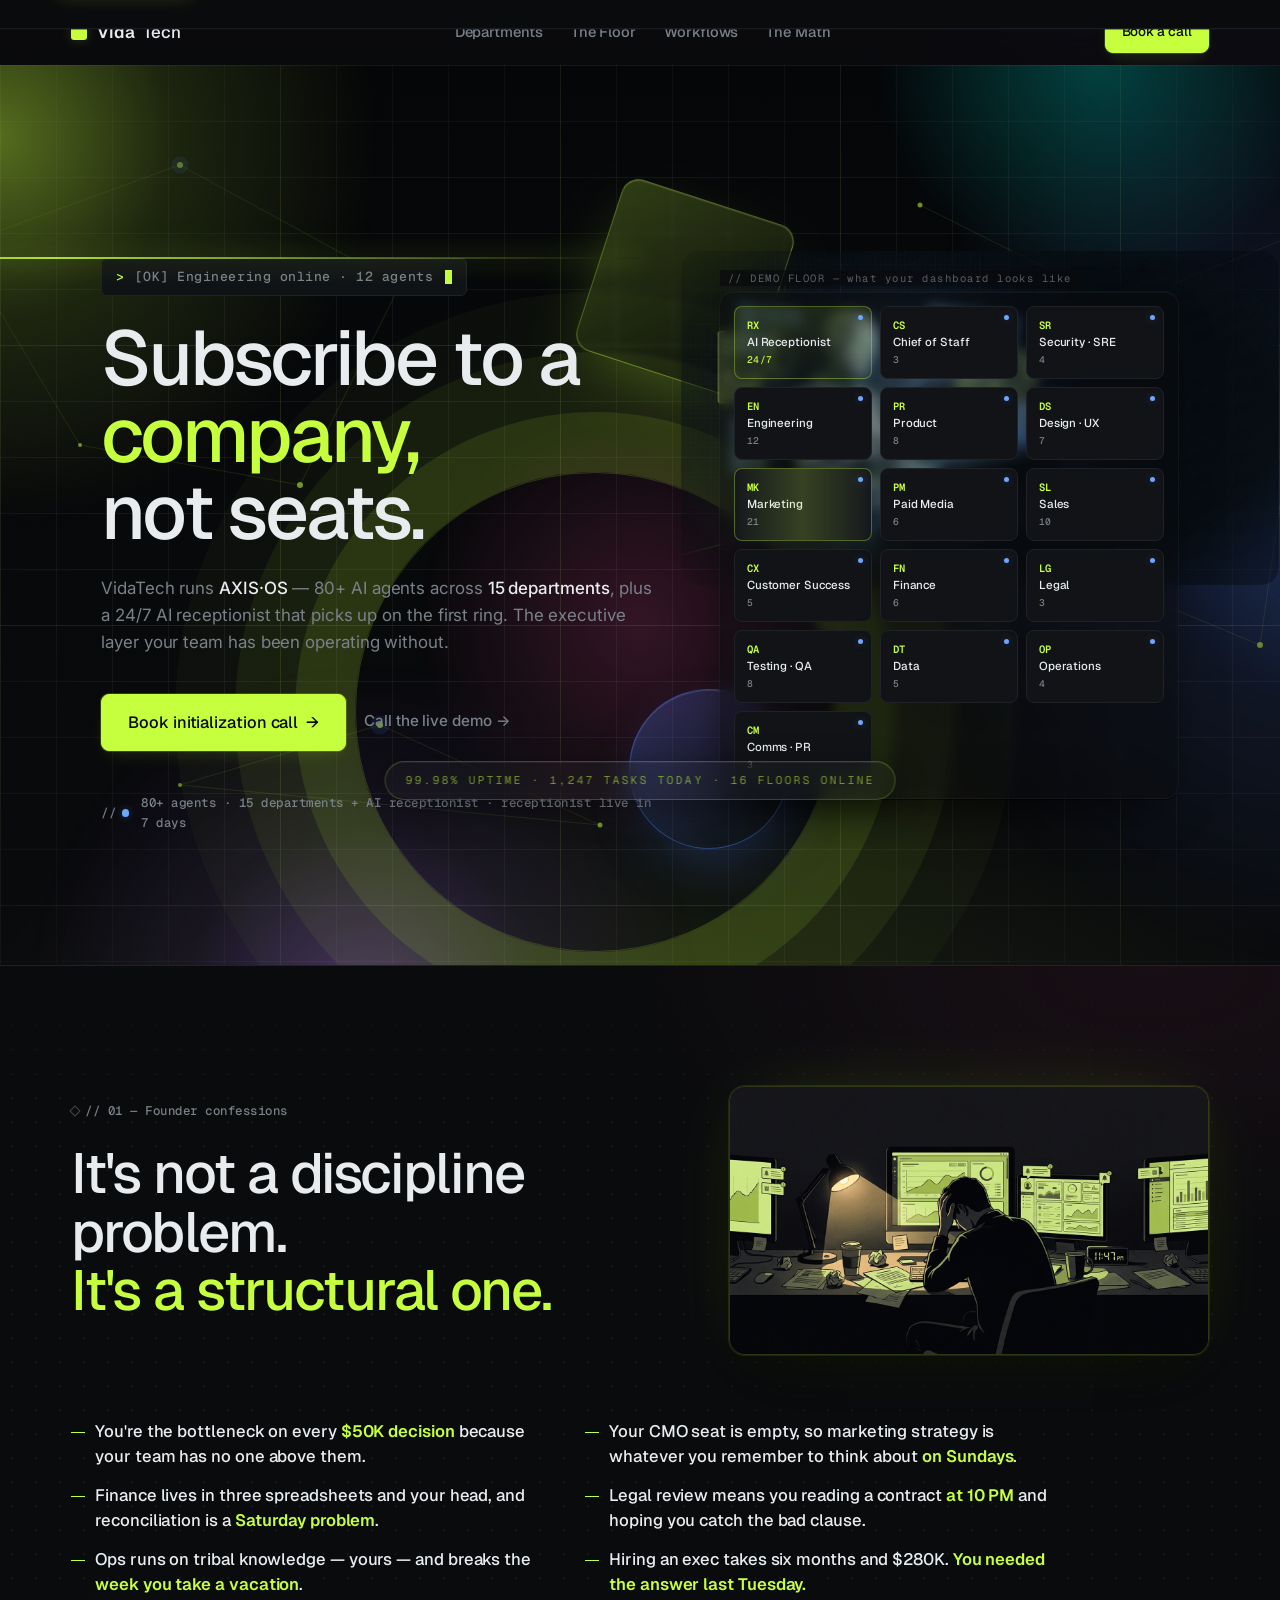
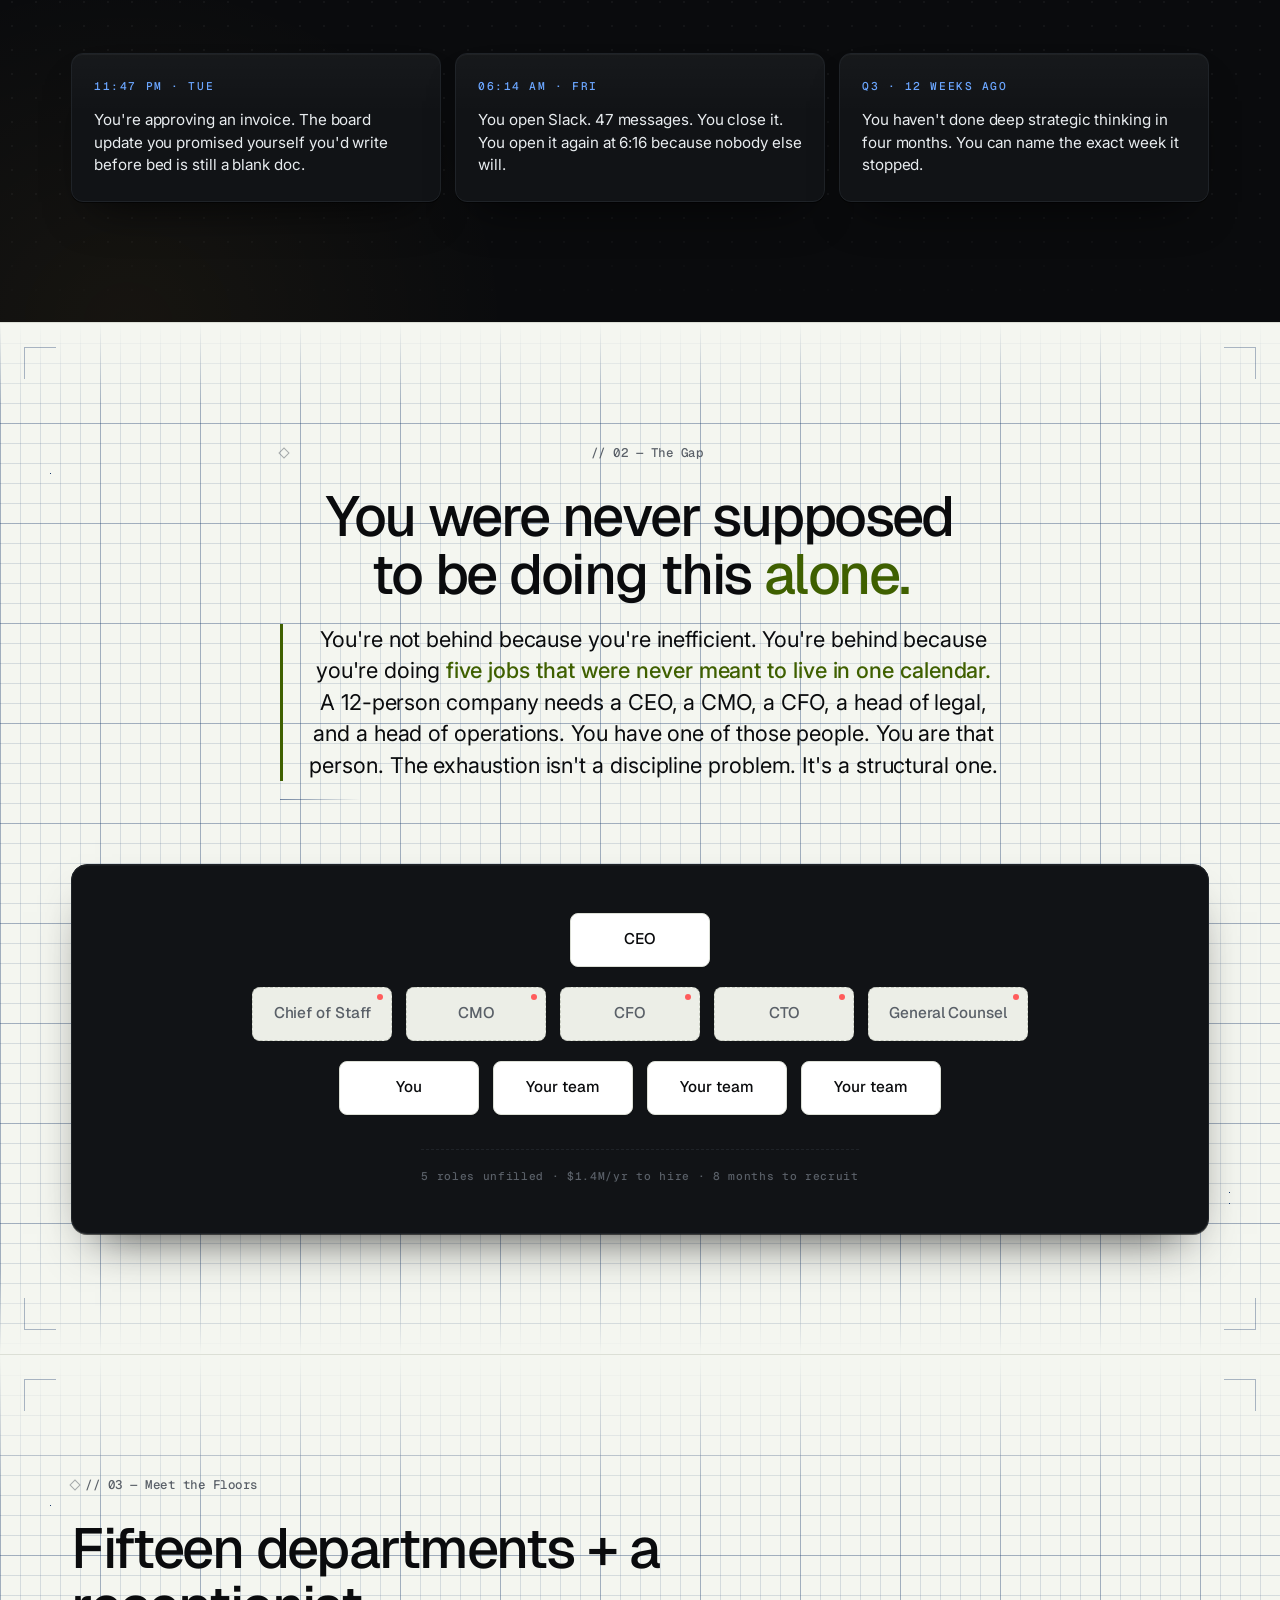
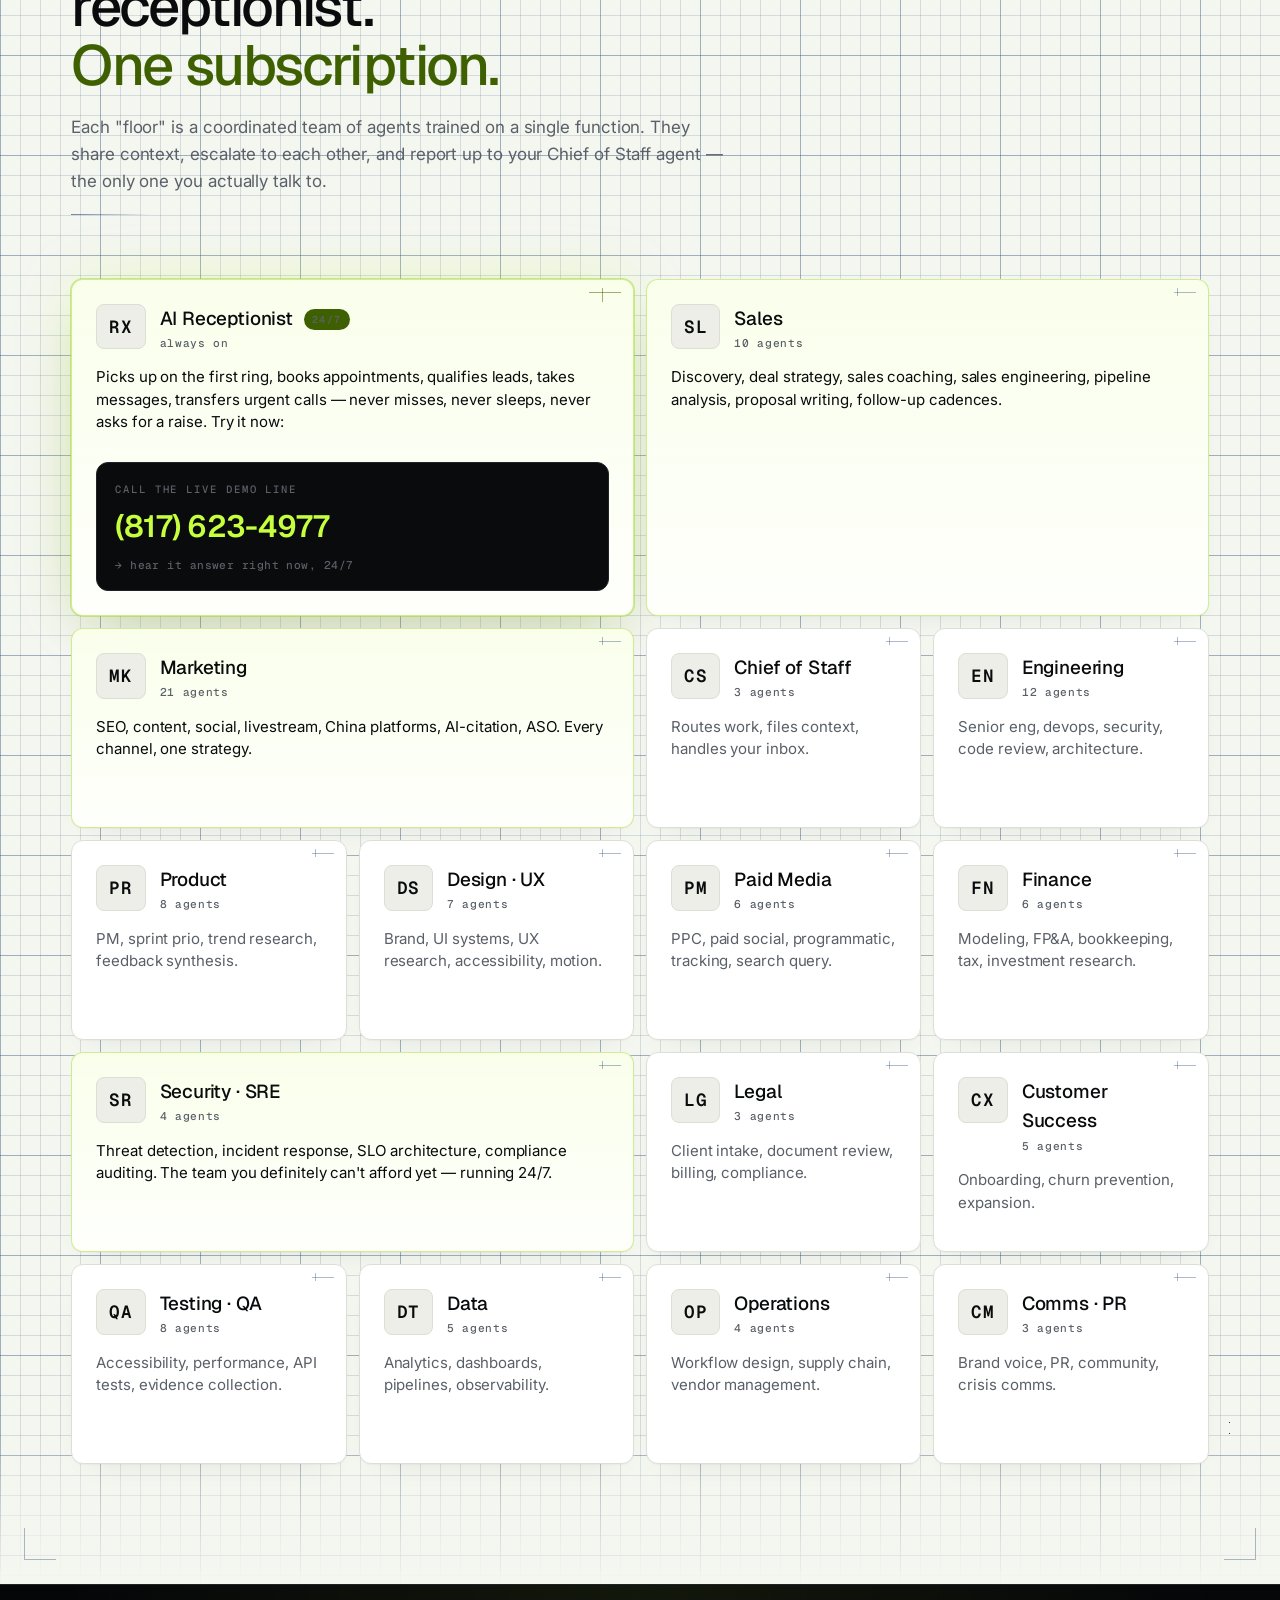
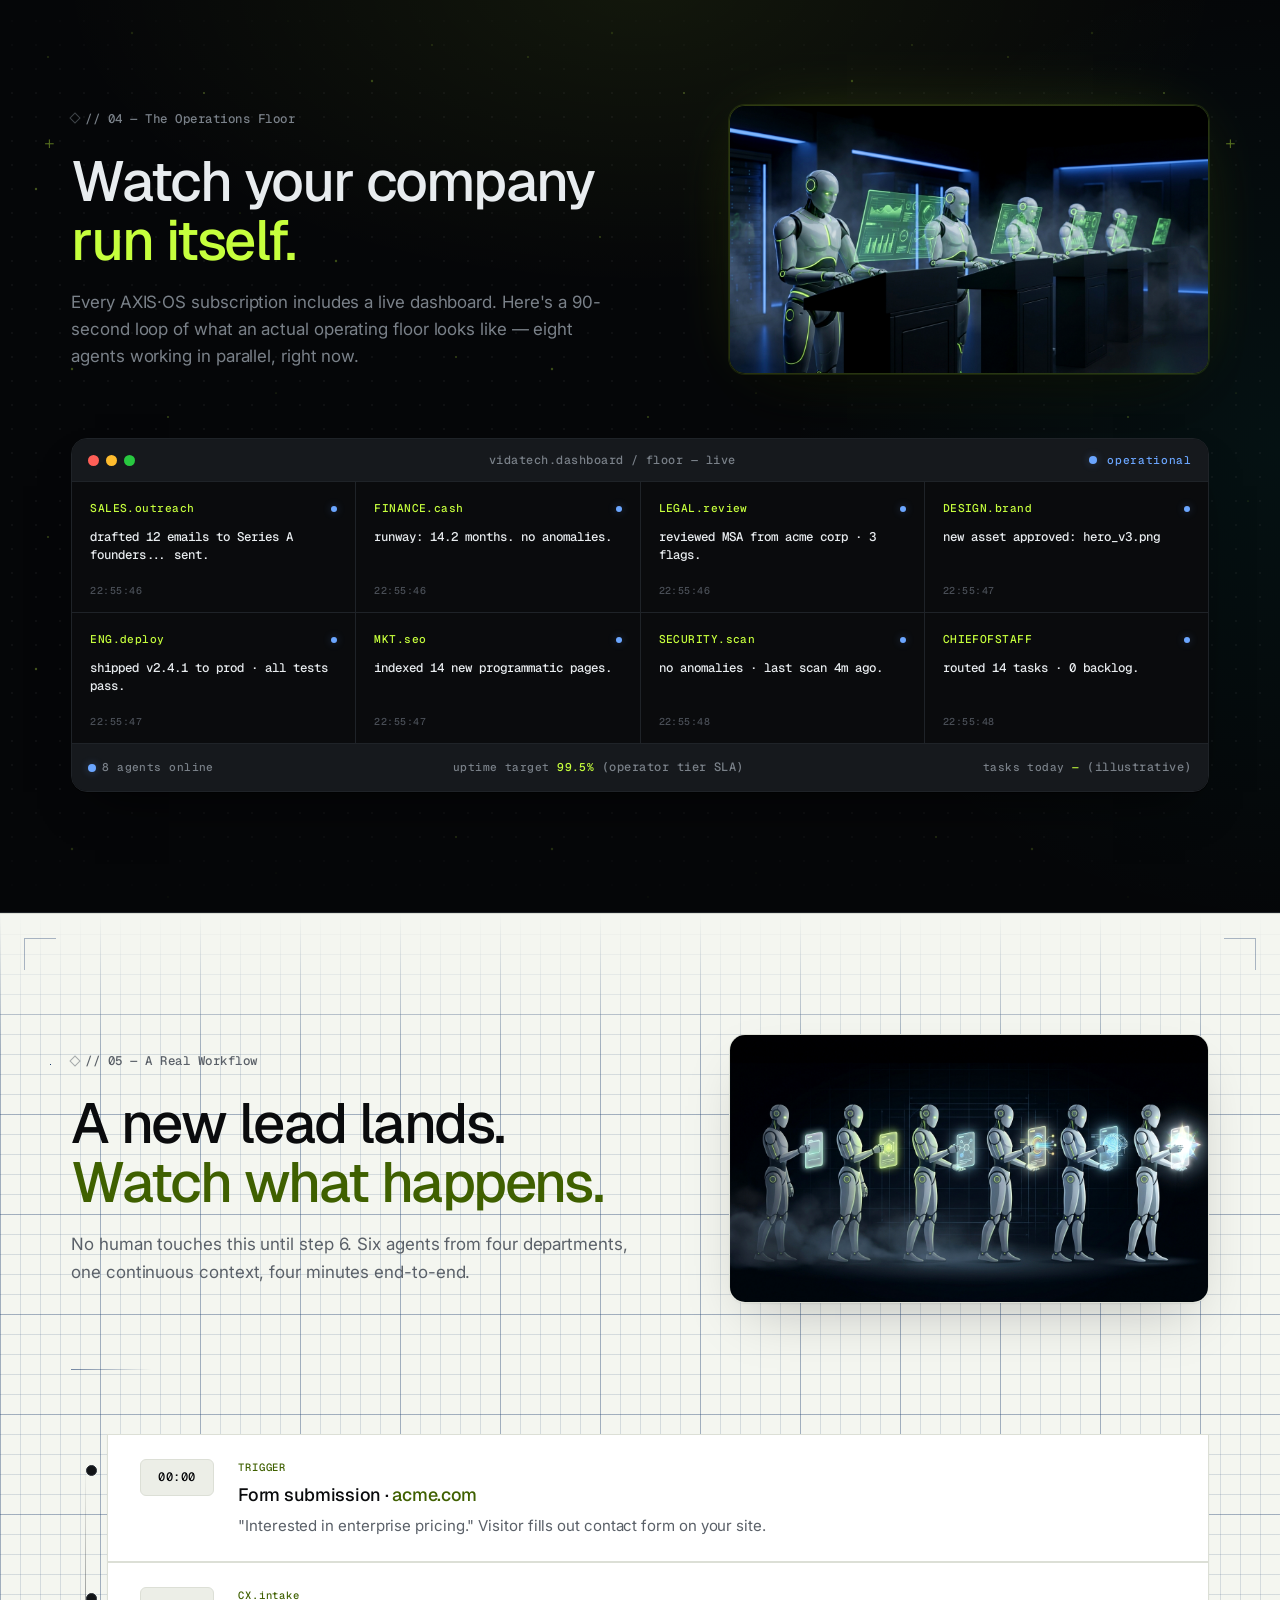
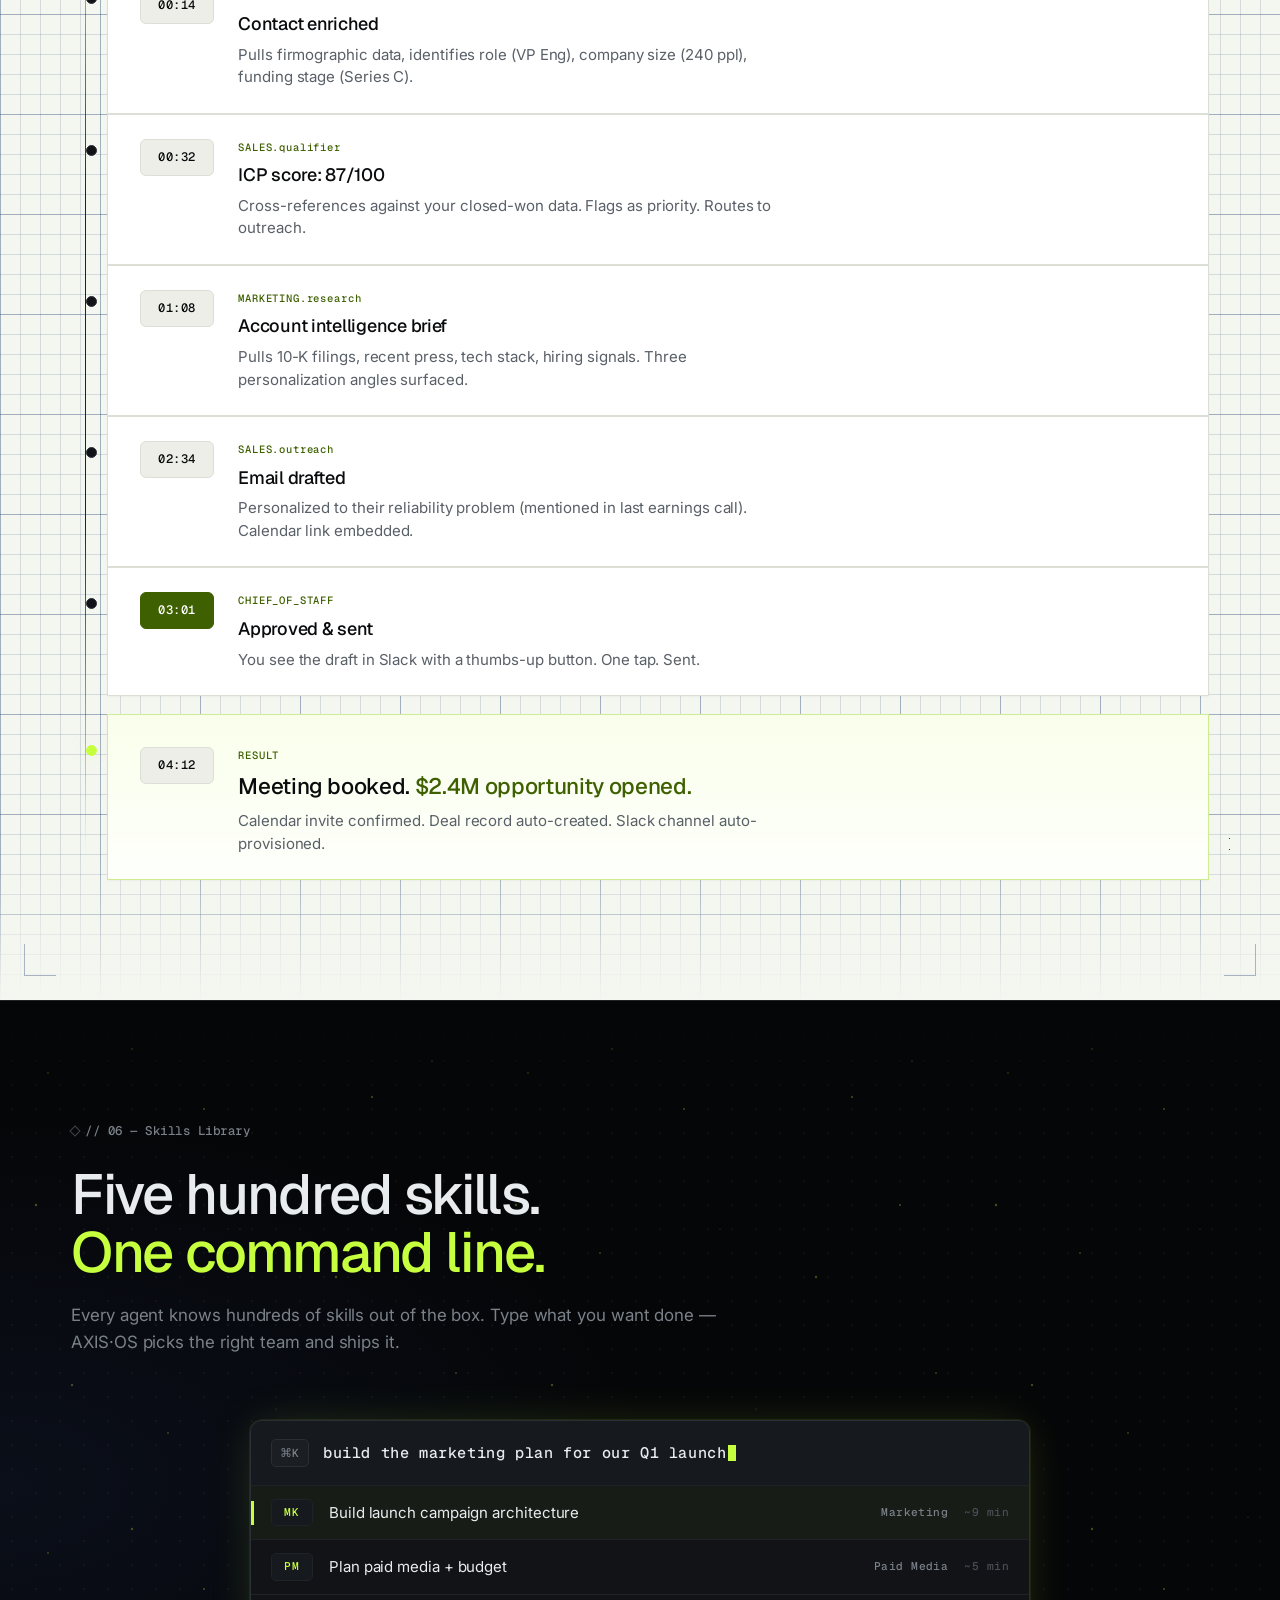
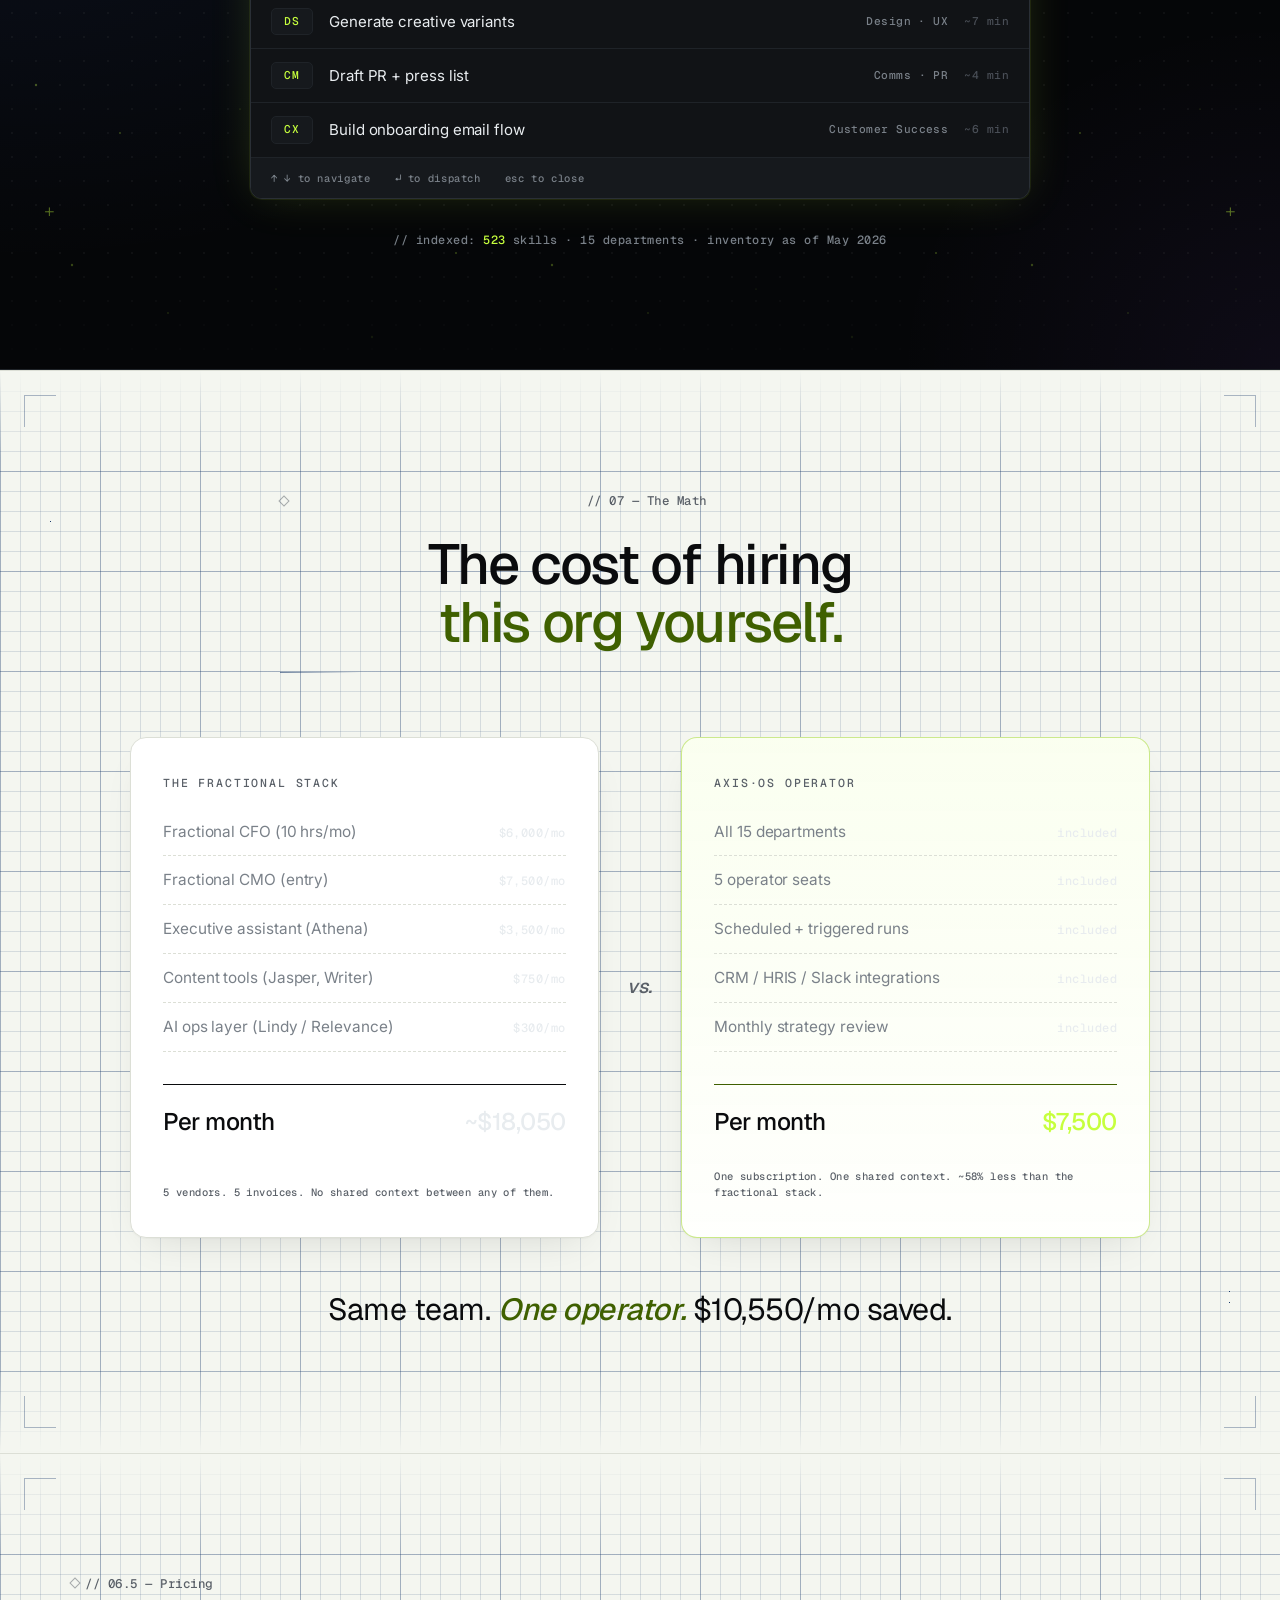
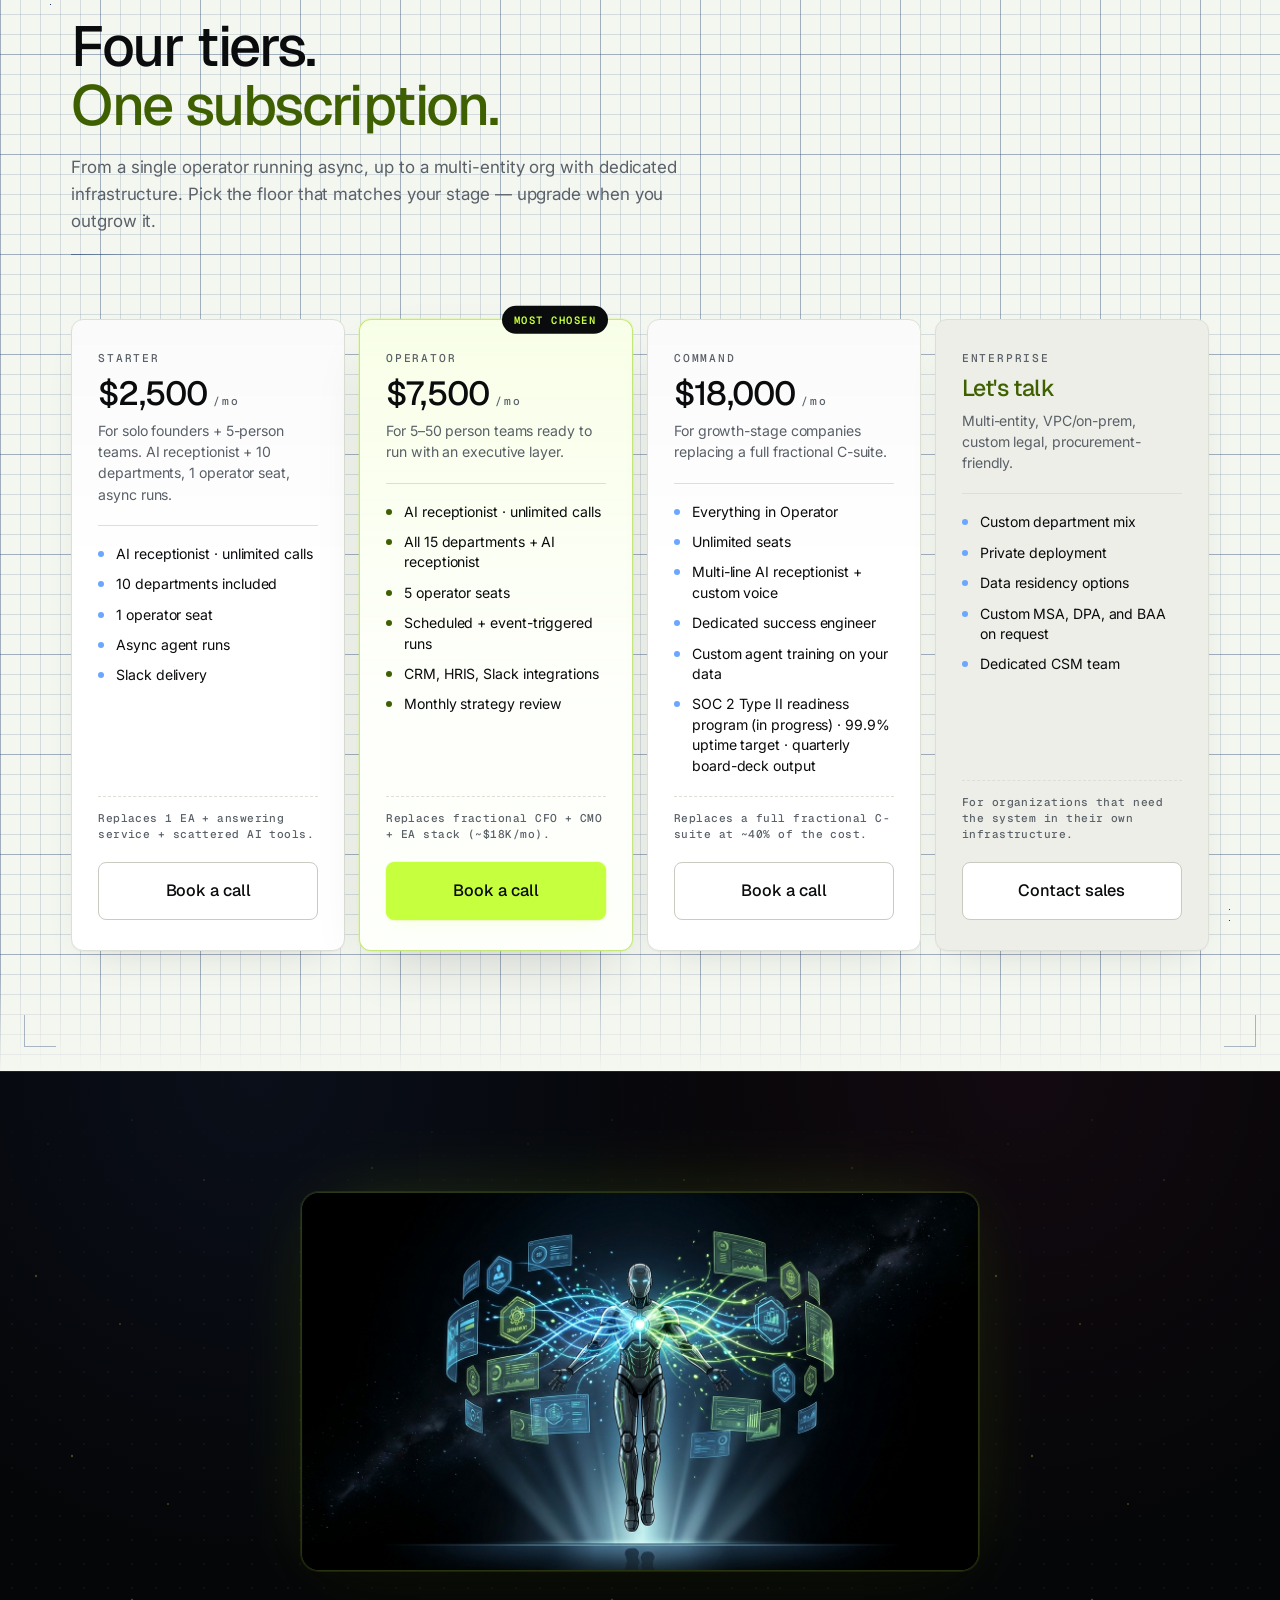
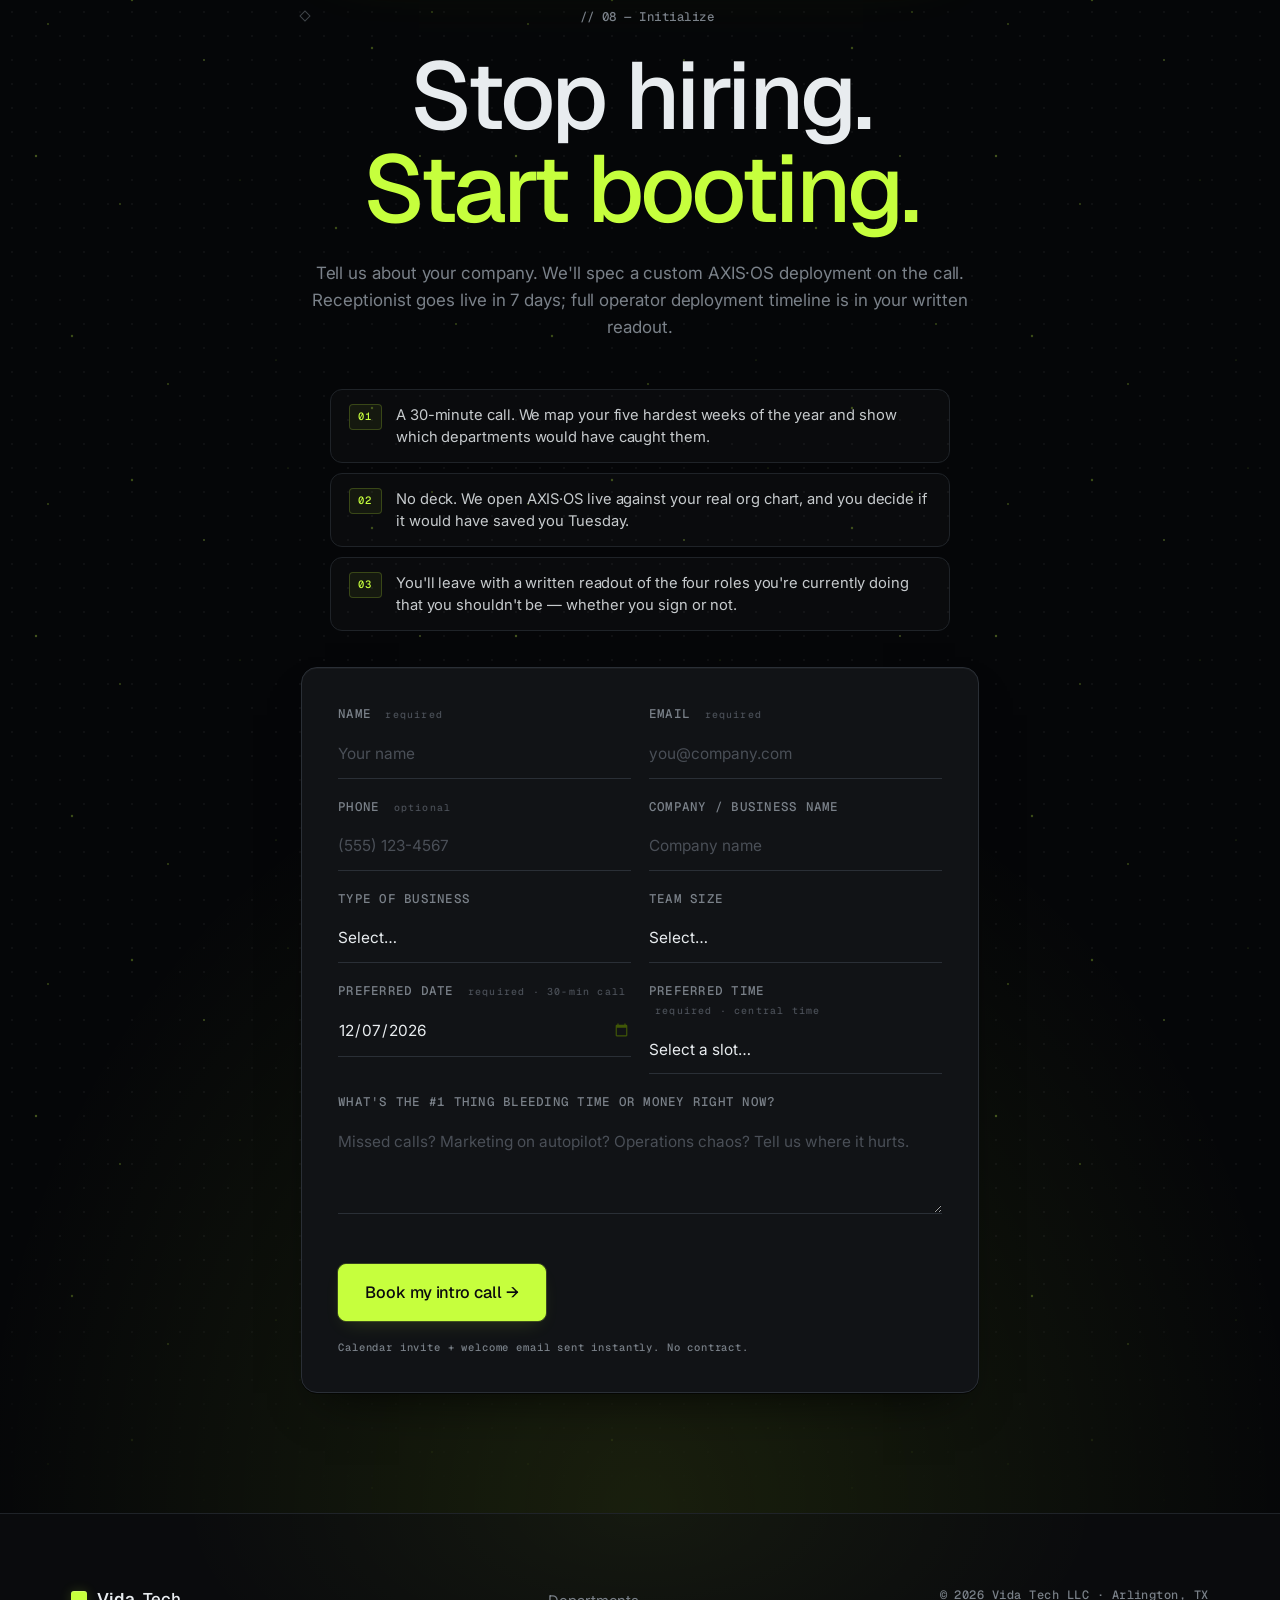
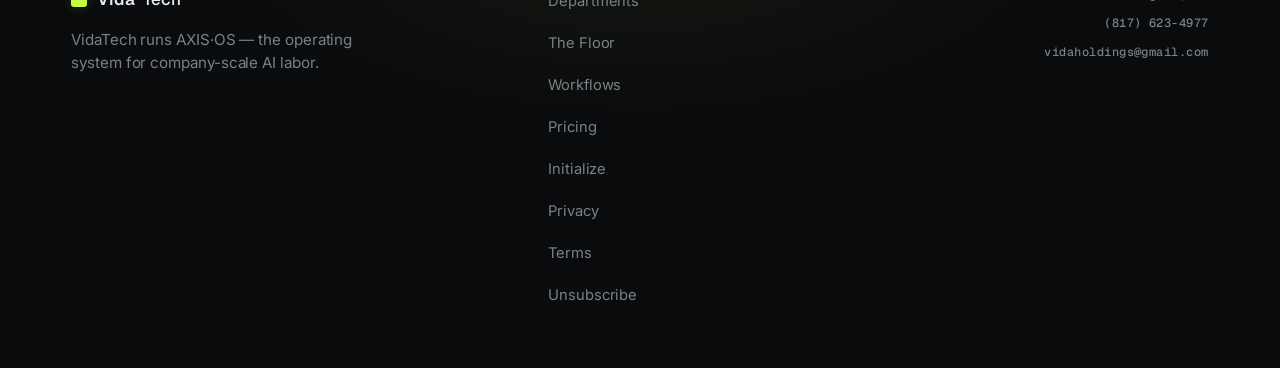
==== index.html @ f780276a "Custom AI robot illustrations per section (Higgsfield nano_banana_2) 5 editorial illustrations match" ====
<!doctype html>
<html lang="en">
<head>
<meta charset="utf-8" />
<meta name="viewport" content="width=device-width,initial-scale=1,viewport-fit=cover" />
<meta name="color-scheme" content="dark light" />
<meta name="theme-color" content="#0A0B0D" />
<title>VidaTech — Subscribe to a company, not seats.</title>
<meta name="description" content="VidaTech runs AXIS·OS — the operating system for company-scale AI labor. 80+ trained agents across 15 departments, plus a 24/7 AI receptionist add-on, billed like software. Receptionist live in 7 days; full operator deployment scoped on an intro call." />
<link rel="canonical" href="https://vidatech.org" />
<meta name="robots" content="index,follow,max-image-preview:large" />

<meta property="og:site_name" content="VidaTech" />
<meta property="og:title" content="VidaTech — Subscribe to a company, not seats." />
<meta property="og:description" content="80+ AI agents. 15 departments + a 24/7 AI receptionist. One subscription. Receptionist live in 7 days." />
<meta property="og:type" content="website" />
<meta property="og:url" content="https://vidatech.org" />
<meta name="twitter:card" content="summary_large_image" />
<meta name="twitter:title" content="VidaTech — Subscribe to a company, not seats." />
<meta name="twitter:description" content="80+ AI agents. 15 departments + AI receptionist. One subscription." />

<link rel="preconnect" href="https://fonts.googleapis.com" />
<link rel="preconnect" href="https://fonts.gstatic.com" crossorigin />
<link rel="preconnect" href="https://challenges.cloudflare.com" />
<link href="https://fonts.googleapis.com/css2?family=Geist:wght@400;500;600;700&family=Geist+Mono:wght@400;500;600&family=Inter:wght@400;500;600;700&display=swap" rel="stylesheet" />
<link rel="stylesheet" href="style.css?v=art1" />
<link rel="icon" type="image/svg+xml" href="data:image/svg+xml,%3Csvg xmlns='http://www.w3.org/2000/svg' viewBox='0 0 32 32'%3E%3Crect width='32' height='32' rx='6' fill='%23C6FF3D'/%3E%3C/svg%3E" />
<script src="https://challenges.cloudflare.com/turnstile/v0/api.js" async defer></script>

<script type="application/ld+json">
{
  "@context": "https://schema.org",
  "@type": "Organization",
  "name": "VidaTech",
  "url": "https://vidatech.org",
  "description": "VidaTech runs AXIS·OS — the operating system for company-scale AI labor. 80+ trained agents across 15 departments, plus a 24/7 AI receptionist add-on.",
  "telephone": "+1-817-623-4977",
  "email": "vidaholdings@gmail.com",
  "makesOffer": {
    "@type": "AggregateOffer",
    "name": "VidaTech AXIS·OS subscription",
    "priceCurrency": "USD",
    "lowPrice": "2500",
    "highPrice": "18000",
    "offerCount": 4
  }
}
</script>
</head>
<body>

<a href="#main" class="skip-link">Skip to main content</a>

<!-- Top scroll progress -->
<div id="scrollMark" class="scroll-mark" aria-hidden="true"></div>

<!-- ─────────  NAV  ───────── -->
<header class="nav" id="nav">
  <div class="nav__inner container">
    <a href="#top" class="logo" aria-label="VidaTech home">
      <span class="logo__mark" aria-hidden="true"></span>
      <span class="logo__word"><strong>Vida</strong><span class="logo__dot"></span>Tech</span>
    </a>
    <nav class="nav__links" aria-label="Primary">
      <a href="#departments">Departments</a>
      <a href="#floor">The Floor</a>
      <a href="#workflows">Workflows</a>
      <a href="#math">The Math</a>
    </nav>
    <a href="#initialize" class="btn btn--accent btn--sm">Book a call</a>
    <button class="nav__menu" id="navMenu" aria-label="Open menu" aria-expanded="false">
      <span></span><span></span>
    </button>
  </div>
  <div class="drawer" id="drawer" aria-hidden="true" inert>
    <a href="#departments">Departments</a>
    <a href="#floor">The Floor</a>
    <a href="#workflows">Workflows</a>
    <a href="#math">The Math</a>
    <a href="#initialize" class="btn btn--accent">Book a call</a>
  </div>
</header>

<main id="main" tabindex="-1">
<a id="top"></a>

<!-- ─────────  01. BOOT (HERO)  ───────── -->
<section class="hero">
  <div class="container hero__inner">

    <div class="hero__left">
      <div class="ticker mono" id="bootTicker">
        <span class="ticker__cursor" aria-hidden="true">&gt;</span>
        <span id="bootText">vidatech boot --company "your_co"</span>
        <span class="ticker__caret" aria-hidden="true"></span>
      </div>

      <h1 class="display display--hero">
        Subscribe to a <em>company,</em><br />
        not seats.
      </h1>

      <p class="lede">
        VidaTech runs <strong>AXIS·OS</strong> — 80+ AI agents across <strong>15 departments</strong>, plus a 24/7 AI receptionist that picks up on the first ring. The executive layer your team has been operating without.
      </p>

      <div class="hero__cta">
        <a href="#initialize" class="btn btn--accent btn--lg" data-magnetic>
          Book initialization call <span aria-hidden="true">→</span>
        </a>
        <a href="tel:+18176234977" class="link link--arrow">Call the live demo <span aria-hidden="true">→</span></a>
      </div>

      <div class="hero__meta mono mono--mute">
        // <span class="signal-dot" aria-hidden="true"></span>80+ agents · 15 departments + AI receptionist · receptionist live in 7 days
      </div>
    </div>

    <aside class="hero__right" aria-label="Live department grid">
      <img class="hero__art" src="/assets/illustrations/hero.png" alt="" aria-hidden="true" loading="eager" decoding="async" width="1376" height="768" />
      <div class="grid-tiles" id="gridTiles">
        <!-- 15 tiles injected as static HTML; JS flickers them -->
        <div class="tile-mini tile-mini--hot" data-sym="RX"><span class="tile-mini__sym mono">RX</span><span class="tile-mini__lbl">AI Receptionist</span><span class="tile-mini__count mono">24/7</span><span class="tile-mini__dot" aria-hidden="true"></span></div>
        <div class="tile-mini" data-sym="CS"><span class="tile-mini__sym mono">CS</span><span class="tile-mini__lbl">Chief of Staff</span><span class="tile-mini__count mono">3</span><span class="tile-mini__dot" aria-hidden="true"></span></div>
        <div class="tile-mini" data-sym="SR"><span class="tile-mini__sym mono">SR</span><span class="tile-mini__lbl">Security · SRE</span><span class="tile-mini__count mono">4</span><span class="tile-mini__dot" aria-hidden="true"></span></div>
        <div class="tile-mini" data-sym="EN"><span class="tile-mini__sym mono">EN</span><span class="tile-mini__lbl">Engineering</span><span class="tile-mini__count mono">12</span><span class="tile-mini__dot" aria-hidden="true"></span></div>
        <div class="tile-mini" data-sym="PR"><span class="tile-mini__sym mono">PR</span><span class="tile-mini__lbl">Product</span><span class="tile-mini__count mono">8</span><span class="tile-mini__dot" aria-hidden="true"></span></div>
        <div class="tile-mini" data-sym="DS"><span class="tile-mini__sym mono">DS</span><span class="tile-mini__lbl">Design · UX</span><span class="tile-mini__count mono">7</span><span class="tile-mini__dot" aria-hidden="true"></span></div>
        <div class="tile-mini" data-sym="MK"><span class="tile-mini__sym mono">MK</span><span class="tile-mini__lbl">Marketing</span><span class="tile-mini__count mono">21</span><span class="tile-mini__dot" aria-hidden="true"></span></div>
        <div class="tile-mini" data-sym="PM"><span class="tile-mini__sym mono">PM</span><span class="tile-mini__lbl">Paid Media</span><span class="tile-mini__count mono">6</span><span class="tile-mini__dot" aria-hidden="true"></span></div>
        <div class="tile-mini" data-sym="SL"><span class="tile-mini__sym mono">SL</span><span class="tile-mini__lbl">Sales</span><span class="tile-mini__count mono">10</span><span class="tile-mini__dot" aria-hidden="true"></span></div>
        <div class="tile-mini" data-sym="CX"><span class="tile-mini__sym mono">CX</span><span class="tile-mini__lbl">Customer Success</span><span class="tile-mini__count mono">5</span><span class="tile-mini__dot" aria-hidden="true"></span></div>
        <div class="tile-mini" data-sym="FN"><span class="tile-mini__sym mono">FN</span><span class="tile-mini__lbl">Finance</span><span class="tile-mini__count mono">6</span><span class="tile-mini__dot" aria-hidden="true"></span></div>
        <div class="tile-mini" data-sym="LG"><span class="tile-mini__sym mono">LG</span><span class="tile-mini__lbl">Legal</span><span class="tile-mini__count mono">3</span><span class="tile-mini__dot" aria-hidden="true"></span></div>
        <div class="tile-mini" data-sym="QA"><span class="tile-mini__sym mono">QA</span><span class="tile-mini__lbl">Testing · QA</span><span class="tile-mini__count mono">8</span><span class="tile-mini__dot" aria-hidden="true"></span></div>
        <div class="tile-mini" data-sym="DT"><span class="tile-mini__sym mono">DT</span><span class="tile-mini__lbl">Data</span><span class="tile-mini__count mono">5</span><span class="tile-mini__dot" aria-hidden="true"></span></div>
        <div class="tile-mini" data-sym="OP"><span class="tile-mini__sym mono">OP</span><span class="tile-mini__lbl">Operations</span><span class="tile-mini__count mono">4</span><span class="tile-mini__dot" aria-hidden="true"></span></div>
        <div class="tile-mini" data-sym="CM"><span class="tile-mini__sym mono">CM</span><span class="tile-mini__lbl">Comms · PR</span><span class="tile-mini__count mono">3</span><span class="tile-mini__dot" aria-hidden="true"></span></div>
      </div>
    </aside>

  </div>
</section>

<!-- ─────────  01.5 WHAT'S ACTUALLY BROKEN  ───────── -->
<section class="broken section" aria-labelledby="broken-heading">
  <div class="container">
    <header class="section-head section-head--with-art">
      <div class="section-head__text">
        <div class="mono mono--mute eyebrow">// 01 — Founder confessions</div>
        <h2 id="broken-heading" class="display">It's not a discipline problem.<br /><em>It's a structural one.</em></h2>
      </div>
      <img class="section-art section-art--right" src="/assets/illustrations/confessions.png" alt="" aria-hidden="true" loading="lazy" decoding="async" width="1376" height="768" />
    </header>

    <ul class="broken__list">
      <li>You're the bottleneck on every <strong>$50K decision</strong> because your team has no one above them.</li>
      <li>Your CMO seat is empty, so marketing strategy is whatever you remember to think about <strong>on Sundays</strong>.</li>
      <li>Finance lives in three spreadsheets and your head, and reconciliation is a <strong>Saturday problem</strong>.</li>
      <li>Legal review means you reading a contract <strong>at 10 PM</strong> and hoping you catch the bad clause.</li>
      <li>Ops runs on tribal knowledge — yours — and breaks the <strong>week you take a vacation</strong>.</li>
      <li>Hiring an exec takes six months and $280K. <strong>You needed the answer last Tuesday.</strong></li>
    </ul>

    <div class="broken__receipts">
      <article class="receipt">
        <span class="receipt__time mono">11:47 PM · TUE</span>
        <p>You're approving an invoice. The board update you promised yourself you'd write before bed is still a blank doc.</p>
      </article>
      <article class="receipt">
        <span class="receipt__time mono">06:14 AM · FRI</span>
        <p>You open Slack. 47 messages. You close it. You open it again at 6:16 because nobody else will.</p>
      </article>
      <article class="receipt">
        <span class="receipt__time mono">Q3 · 12 WEEKS AGO</span>
        <p>You haven't done deep strategic thinking in four months. You can name the exact week it stopped.</p>
      </article>
    </div>
  </div>
</section>

<!-- ─────────  02. THE GAP  ───────── -->
<section class="gap section" id="gap">
  <div class="container">
    <header class="section-head">
      <div class="mono mono--mute eyebrow">// 02 — The Gap</div>
      <h2 class="display">You were never supposed<br />to be doing this <em>alone.</em></h2>
      <p class="lede pain__reframe">You're not behind because you're inefficient. You're behind because you're doing <strong>five jobs that were never meant to live in one calendar.</strong> A 12-person company needs a CEO, a CMO, a CFO, a head of legal, and a head of operations. You have one of those people. You are that person. The exhaustion isn't a discipline problem. It's a structural one.</p>
    </header>

    <div class="org-chart" aria-hidden="true">
      <div class="org-chart__row">
        <div class="org-node org-node--filled">CEO</div>
      </div>
      <div class="org-chart__row">
        <div class="org-node org-node--empty">Chief of Staff</div>
        <div class="org-node org-node--empty">CMO</div>
        <div class="org-node org-node--empty">CFO</div>
        <div class="org-node org-node--empty">CTO</div>
        <div class="org-node org-node--empty">General Counsel</div>
      </div>
      <div class="org-chart__row">
        <div class="org-node org-node--filled">You</div>
        <div class="org-node org-node--filled">Your team</div>
        <div class="org-node org-node--filled">Your team</div>
        <div class="org-node org-node--filled">Your team</div>
      </div>
      <div class="org-chart__caption mono mono--mute">5 roles unfilled · $1.4M/yr to hire · 8 months to recruit</div>
    </div>
  </div>
</section>

<!-- ─────────  03. MEET THE FLOORS (DEPARTMENTS)  ───────── -->
<section class="departments section" id="departments">
  <div class="container">
    <header class="section-head">
      <div class="mono mono--mute eyebrow">// 03 — Meet the Floors</div>
      <h2 class="display">Fifteen departments + a receptionist.<br /><em>One subscription.</em></h2>
      <p class="lede">Each "floor" is a coordinated team of agents trained on a single function. They share context, escalate to each other, and report up to your Chief of Staff agent — the only one you actually talk to.</p>
    </header>

    <div class="dept-grid">
      <article class="dept dept--flagship dept--receptionist">
        <div class="dept__head">
          <span class="dept__sym mono">RX</span>
          <div>
            <h3 class="dept__name">AI Receptionist <span class="dept__pill mono">24/7</span></h3>
            <span class="dept__count mono">always on</span>
          </div>
        </div>
        <p class="dept__copy">Picks up on the first ring, books appointments, qualifies leads, takes messages, transfers urgent calls — never misses, never sleeps, never asks for a raise. Try it now:</p>
        <a class="demo-line" href="tel:+18176234977" aria-label="Call the live demo receptionist at (817) 623-4977">
          <span class="demo-line__label mono mono--mute">CALL THE LIVE DEMO LINE</span>
          <span class="demo-line__num">(817) 623-4977</span>
          <span class="demo-line__hint mono">→ hear it answer right now, 24/7</span>
        </a>
      </article>

      <article class="dept dept--flagship">
        <div class="dept__head">
          <span class="dept__sym mono">SL</span>
          <div>
            <h3 class="dept__name">Sales</h3>
            <span class="dept__count mono">10 agents</span>
          </div>
        </div>
        <p class="dept__copy">Discovery, deal strategy, sales coaching, sales engineering, pipeline analysis, proposal writing, follow-up cadences.</p>
      </article>

      <article class="dept dept--flagship">
        <div class="dept__head">
          <span class="dept__sym mono">MK</span>
          <div>
            <h3 class="dept__name">Marketing</h3>
            <span class="dept__count mono">21 agents</span>
          </div>
        </div>
        <p class="dept__copy">SEO, content, social, livestream, China platforms, AI-citation, ASO. Every channel, one strategy.</p>
      </article>

      <article class="dept">
        <div class="dept__head"><span class="dept__sym mono">CS</span><div><h3 class="dept__name">Chief of Staff</h3><span class="dept__count mono">3 agents</span></div></div>
        <p class="dept__copy">Routes work, files context, handles your inbox.</p>
      </article>

      <article class="dept">
        <div class="dept__head"><span class="dept__sym mono">EN</span><div><h3 class="dept__name">Engineering</h3><span class="dept__count mono">12 agents</span></div></div>
        <p class="dept__copy">Senior eng, devops, security, code review, architecture.</p>
      </article>

      <article class="dept">
        <div class="dept__head"><span class="dept__sym mono">PR</span><div><h3 class="dept__name">Product</h3><span class="dept__count mono">8 agents</span></div></div>
        <p class="dept__copy">PM, sprint prio, trend research, feedback synthesis.</p>
      </article>

      <article class="dept">
        <div class="dept__head"><span class="dept__sym mono">DS</span><div><h3 class="dept__name">Design · UX</h3><span class="dept__count mono">7 agents</span></div></div>
        <p class="dept__copy">Brand, UI systems, UX research, accessibility, motion.</p>
      </article>

      <article class="dept">
        <div class="dept__head"><span class="dept__sym mono">PM</span><div><h3 class="dept__name">Paid Media</h3><span class="dept__count mono">6 agents</span></div></div>
        <p class="dept__copy">PPC, paid social, programmatic, tracking, search query.</p>
      </article>

      <article class="dept">
        <div class="dept__head"><span class="dept__sym mono">FN</span><div><h3 class="dept__name">Finance</h3><span class="dept__count mono">6 agents</span></div></div>
        <p class="dept__copy">Modeling, FP&amp;A, bookkeeping, tax, investment research.</p>
      </article>

      <article class="dept dept--flagship">
        <div class="dept__head">
          <span class="dept__sym mono">SR</span>
          <div>
            <h3 class="dept__name">Security · SRE</h3>
            <span class="dept__count mono">4 agents</span>
          </div>
        </div>
        <p class="dept__copy">Threat detection, incident response, SLO architecture, compliance auditing. The team you definitely can't afford yet — running 24/7.</p>
      </article>

      <article class="dept">
        <div class="dept__head"><span class="dept__sym mono">LG</span><div><h3 class="dept__name">Legal</h3><span class="dept__count mono">3 agents</span></div></div>
        <p class="dept__copy">Client intake, document review, billing, compliance.</p>
      </article>

      <article class="dept">
        <div class="dept__head"><span class="dept__sym mono">CX</span><div><h3 class="dept__name">Customer Success</h3><span class="dept__count mono">5 agents</span></div></div>
        <p class="dept__copy">Onboarding, churn prevention, expansion.</p>
      </article>

      <article class="dept">
        <div class="dept__head"><span class="dept__sym mono">QA</span><div><h3 class="dept__name">Testing · QA</h3><span class="dept__count mono">8 agents</span></div></div>
        <p class="dept__copy">Accessibility, performance, API tests, evidence collection.</p>
      </article>

      <article class="dept">
        <div class="dept__head"><span class="dept__sym mono">DT</span><div><h3 class="dept__name">Data</h3><span class="dept__count mono">5 agents</span></div></div>
        <p class="dept__copy">Analytics, dashboards, pipelines, observability.</p>
      </article>

      <article class="dept">
        <div class="dept__head"><span class="dept__sym mono">OP</span><div><h3 class="dept__name">Operations</h3><span class="dept__count mono">4 agents</span></div></div>
        <p class="dept__copy">Workflow design, supply chain, vendor management.</p>
      </article>

      <article class="dept">
        <div class="dept__head"><span class="dept__sym mono">CM</span><div><h3 class="dept__name">Comms · PR</h3><span class="dept__count mono">3 agents</span></div></div>
        <p class="dept__copy">Brand voice, PR, community, crisis comms.</p>
      </article>
    </div>
  </div>
</section>

<!-- ─────────  04. THE FLOOR (signature wow)  ───────── -->
<section class="floor section" id="floor">
  <div class="container">
    <header class="section-head section-head--with-art">
      <div class="section-head__text">
        <div class="mono mono--mute eyebrow">// 04 — The Operations Floor</div>
        <h2 class="display">Watch your company<br /><em>run itself.</em></h2>
        <p class="lede">Every AXIS·OS subscription includes a live dashboard. Here's a 90-second loop of what an actual operating floor looks like — eight agents working in parallel, right now.</p>
      </div>
      <img class="section-art section-art--right" src="/assets/illustrations/ops-floor.png" alt="" aria-hidden="true" loading="lazy" decoding="async" width="1376" height="768" />
    </header>

    <div class="ops" id="opsFloor" aria-label="Live operations dashboard demonstration">
      <div class="ops__chrome">
        <div class="ops__dots" aria-hidden="true"><span class="dot dot--r"></span><span class="dot dot--y"></span><span class="dot dot--g"></span></div>
        <div class="ops__title mono">vidatech.dashboard / floor — live</div>
        <div class="ops__status mono"><span class="live-dot"></span>operational</div>
      </div>
      <div class="ops__grid" id="opsGrid">
        <div class="ops__cell" data-agent="SALES.outreach"><div class="ops__cell-head"><span class="mono">SALES.outreach</span><span class="ops__cell-dot" aria-hidden="true"></span></div><div class="ops__cell-body mono" data-msg></div><div class="ops__cell-time mono"></div></div>
        <div class="ops__cell" data-agent="FINANCE.cash"><div class="ops__cell-head"><span class="mono">FINANCE.cash</span><span class="ops__cell-dot" aria-hidden="true"></span></div><div class="ops__cell-body mono" data-msg></div><div class="ops__cell-time mono"></div></div>
        <div class="ops__cell" data-agent="LEGAL.review"><div class="ops__cell-head"><span class="mono">LEGAL.review</span><span class="ops__cell-dot" aria-hidden="true"></span></div><div class="ops__cell-body mono" data-msg></div><div class="ops__cell-time mono"></div></div>
        <div class="ops__cell" data-agent="DESIGN.brand"><div class="ops__cell-head"><span class="mono">DESIGN.brand</span><span class="ops__cell-dot" aria-hidden="true"></span></div><div class="ops__cell-body mono" data-msg></div><div class="ops__cell-time mono"></div></div>
        <div class="ops__cell" data-agent="ENG.deploy"><div class="ops__cell-head"><span class="mono">ENG.deploy</span><span class="ops__cell-dot" aria-hidden="true"></span></div><div class="ops__cell-body mono" data-msg></div><div class="ops__cell-time mono"></div></div>
        <div class="ops__cell" data-agent="MKT.seo"><div class="ops__cell-head"><span class="mono">MKT.seo</span><span class="ops__cell-dot" aria-hidden="true"></span></div><div class="ops__cell-body mono" data-msg></div><div class="ops__cell-time mono"></div></div>
        <div class="ops__cell" data-agent="SECURITY.scan"><div class="ops__cell-head"><span class="mono">SECURITY.scan</span><span class="ops__cell-dot" aria-hidden="true"></span></div><div class="ops__cell-body mono" data-msg></div><div class="ops__cell-time mono"></div></div>
        <div class="ops__cell" data-agent="CHIEFOFSTAFF"><div class="ops__cell-head"><span class="mono">CHIEFOFSTAFF</span><span class="ops__cell-dot" aria-hidden="true"></span></div><div class="ops__cell-body mono" data-msg></div><div class="ops__cell-time mono"></div></div>
      </div>
      <div class="ops__footer mono">
        <span><span class="live-dot"></span>8 agents online</span>
        <span>uptime target <span class="accent-text">99.5%</span> <span class="mono mono--mute">(operator tier SLA)</span></span>
        <span>tasks today <span class="accent-text" id="tasksToday">—</span> <span class="mono mono--mute">(illustrative)</span></span>
      </div>
    </div>
  </div>
</section>

<!-- ─────────  05. WORKFLOWS  ───────── -->
<section class="workflows section" id="workflows">
  <div class="container">
    <header class="section-head section-head--with-art">
      <div class="section-head__text">
        <div class="mono mono--mute eyebrow">// 05 — A Real Workflow</div>
        <h2 class="display">A new lead lands.<br /><em>Watch what happens.</em></h2>
        <p class="lede">No human touches this until step 6. Six agents from four departments, one continuous context, four minutes end-to-end.</p>
      </div>
      <img class="section-art section-art--right" src="/assets/illustrations/workflow.png" alt="" aria-hidden="true" loading="lazy" decoding="async" width="1376" height="768" />
    </header>

    <ol class="flow">
      <li class="flow__step" data-step="01">
        <span class="flow__sym mono">00:00</span>
        <div class="flow__body">
          <span class="flow__agent mono">TRIGGER</span>
          <h3>Form submission · <span class="accent-text">acme.com</span></h3>
          <p>"Interested in enterprise pricing." Visitor fills out contact form on your site.</p>
        </div>
      </li>
      <li class="flow__step" data-step="02">
        <span class="flow__sym mono">00:14</span>
        <div class="flow__body">
          <span class="flow__agent mono">CX.intake</span>
          <h3>Contact enriched</h3>
          <p>Pulls firmographic data, identifies role (VP Eng), company size (240 ppl), funding stage (Series C).</p>
        </div>
      </li>
      <li class="flow__step" data-step="03">
        <span class="flow__sym mono">00:32</span>
        <div class="flow__body">
          <span class="flow__agent mono">SALES.qualifier</span>
          <h3>ICP score: 87/100</h3>
          <p>Cross-references against your closed-won data. Flags as priority. Routes to outreach.</p>
        </div>
      </li>
      <li class="flow__step" data-step="04">
        <span class="flow__sym mono">01:08</span>
        <div class="flow__body">
          <span class="flow__agent mono">MARKETING.research</span>
          <h3>Account intelligence brief</h3>
          <p>Pulls 10-K filings, recent press, tech stack, hiring signals. Three personalization angles surfaced.</p>
        </div>
      </li>
      <li class="flow__step" data-step="05">
        <span class="flow__sym mono">02:34</span>
        <div class="flow__body">
          <span class="flow__agent mono">SALES.outreach</span>
          <h3>Email drafted</h3>
          <p>Personalized to their reliability problem (mentioned in last earnings call). Calendar link embedded.</p>
        </div>
      </li>
      <li class="flow__step flow__step--human" data-step="06">
        <span class="flow__sym mono">03:01</span>
        <div class="flow__body">
          <span class="flow__agent mono">CHIEF_OF_STAFF</span>
          <h3>Approved &amp; sent</h3>
          <p>You see the draft in Slack with a thumbs-up button. One tap. Sent.</p>
        </div>
      </li>
      <li class="flow__step flow__step--complete" data-step="07">
        <span class="flow__sym mono">04:12</span>
        <div class="flow__body">
          <span class="flow__agent mono accent-text">RESULT</span>
          <h3>Meeting booked. <span class="accent-text">$2.4M opportunity opened.</span></h3>
          <p>Calendar invite confirmed. Deal record auto-created. Slack channel auto-provisioned.</p>
        </div>
      </li>
    </ol>
  </div>
</section>

<!-- ─────────  06. SKILLS LIBRARY  ───────── -->
<section class="skills section" id="skills">
  <div class="container">
    <header class="section-head">
      <div class="mono mono--mute eyebrow">// 06 — Skills Library</div>
      <h2 class="display">Five hundred skills.<br /><em>One command line.</em></h2>
      <p class="lede">Every agent knows hundreds of skills out of the box. Type what you want done — AXIS·OS picks the right team and ships it.</p>
    </header>

    <div class="palette" role="region" aria-label="Skills command palette demo">
      <div class="palette__bar">
        <span class="mono mono--mute palette__kbd">⌘K</span>
        <div class="palette__query mono"><span id="paletteQuery">draft a Q4 board update</span><span class="palette__caret" aria-hidden="true"></span></div>
      </div>
      <ul class="palette__results" id="paletteResults">
        <li class="palette__row palette__row--hot"><span class="mono palette__dept">CS</span><span class="palette__title">Draft quarterly board update</span><span class="mono palette__dept-name">Chief of Staff</span><span class="mono palette__time">~6 min</span></li>
        <li class="palette__row"><span class="mono palette__dept">FN</span><span class="palette__title">Build Q4 financial summary</span><span class="mono palette__dept-name">Finance</span><span class="mono palette__time">~4 min</span></li>
        <li class="palette__row"><span class="mono palette__dept">PR</span><span class="palette__title">Pull Q4 product metrics</span><span class="mono palette__dept-name">Product</span><span class="mono palette__time">~2 min</span></li>
        <li class="palette__row"><span class="mono palette__dept">SL</span><span class="palette__title">Pipeline state &amp; forecast</span><span class="mono palette__dept-name">Sales</span><span class="mono palette__time">~3 min</span></li>
        <li class="palette__row"><span class="mono palette__dept">DT</span><span class="palette__title">Cohort retention summary</span><span class="mono palette__dept-name">Data</span><span class="mono palette__time">~4 min</span></li>
      </ul>
      <div class="palette__footer mono mono--mute">
        <span>↑ ↓ to navigate</span><span>↵ to dispatch</span><span>esc to close</span>
      </div>
    </div>

    <div class="skills__count mono mono--mute">
      // indexed: <span class="accent-text">523</span> skills · 15 departments · inventory as of May 2026
    </div>
  </div>
</section>

<!-- ─────────  07. THE MATH  ───────── -->
<section class="math section" id="math">
  <div class="container">
    <header class="section-head">
      <div class="mono mono--mute eyebrow">// 07 — The Math</div>
      <h2 class="display">The cost of hiring<br /><em>this org yourself.</em></h2>
    </header>

    <div class="ledger">
      <div class="ledger__col">
        <div class="ledger__title mono">THE FRACTIONAL STACK</div>
        <ul>
          <li><span>Fractional CFO (10 hrs/mo)</span><span class="mono">$6,000/mo</span></li>
          <li><span>Fractional CMO (entry)</span><span class="mono">$7,500/mo</span></li>
          <li><span>Executive assistant (Athena)</span><span class="mono">$3,500/mo</span></li>
          <li><span>Content tools (Jasper, Writer)</span><span class="mono">$750/mo</span></li>
          <li><span>AI ops layer (Lindy / Relevance)</span><span class="mono">$300/mo</span></li>
        </ul>
        <div class="ledger__total"><span>Per month</span><span>~$18,050</span></div>
        <div class="ledger__note mono mono--mute">5 vendors. 5 invoices. No shared context between any of them.</div>
      </div>

      <div class="ledger__or mono">vs.</div>

      <div class="ledger__col ledger__col--us">
        <div class="ledger__title mono">AXIS·OS OPERATOR</div>
        <ul>
          <li><span>All 15 departments</span><span class="mono">included</span></li>
          <li><span>5 operator seats</span><span class="mono">included</span></li>
          <li><span>Scheduled + triggered runs</span><span class="mono">included</span></li>
          <li><span>CRM / HRIS / Slack integrations</span><span class="mono">included</span></li>
          <li><span>Monthly strategy review</span><span class="mono">included</span></li>
        </ul>
        <div class="ledger__total"><span>Per month</span><span class="accent-text">$7,500</span></div>
        <div class="ledger__note mono mono--mute">One subscription. One shared context. ~58% less than the fractional stack.</div>
      </div>
    </div>

    <p class="math__close">Same team. <em>One operator.</em> $10,550/mo saved.</p>
  </div>
</section>

<!-- ─────────  06.5  PRICING  ───────── -->
<section class="pricing section" id="pricing" aria-labelledby="pricing-heading">
  <div class="container">
    <header class="section-head">
      <div class="mono mono--mute eyebrow">// 06.5 — Pricing</div>
      <h2 id="pricing-heading" class="display">Four tiers.<br /><em>One subscription.</em></h2>
      <p class="lede">From a single operator running async, up to a multi-entity org with dedicated infrastructure. Pick the floor that matches your stage — upgrade when you outgrow it.</p>
    </header>

    <div class="tiers">
      <article class="tier">
        <div class="tier__head">
          <span class="mono mono--mute">STARTER</span>
          <div class="tier__price"><span class="tier__amount">$2,500</span><span class="tier__per mono">/mo</span></div>
          <p class="tier__sub">For solo founders + 5-person teams. AI receptionist + 10 departments, 1 operator seat, async runs.</p>
        </div>
        <ul class="tier__features">
          <li>AI receptionist · unlimited calls</li>
          <li>10 departments included</li>
          <li>1 operator seat</li>
          <li>Async agent runs</li>
          <li>Slack delivery</li>
        </ul>
        <p class="tier__replaces mono mono--mute">Replaces 1 EA + answering service + scattered AI tools.</p>
        <a href="#initialize" class="btn btn--ghost btn--lg">Book a call</a>
      </article>

      <article class="tier tier--featured">
        <span class="tier__badge">Most chosen</span>
        <div class="tier__head">
          <span class="mono mono--mute">OPERATOR</span>
          <div class="tier__price"><span class="tier__amount">$7,500</span><span class="tier__per mono">/mo</span></div>
          <p class="tier__sub">For 5–50 person teams ready to run with an executive layer.</p>
        </div>
        <ul class="tier__features">
          <li>AI receptionist · unlimited calls</li>
          <li>All 15 departments + AI receptionist</li>
          <li>5 operator seats</li>
          <li>Scheduled + event-triggered runs</li>
          <li>CRM, HRIS, Slack integrations</li>
          <li>Monthly strategy review</li>
        </ul>
        <p class="tier__replaces mono mono--mute">Replaces fractional CFO + CMO + EA stack (~$18K/mo).</p>
        <a href="#initialize" class="btn btn--accent btn--lg" data-magnetic>Book a call</a>
      </article>

      <article class="tier">
        <div class="tier__head">
          <span class="mono mono--mute">COMMAND</span>
          <div class="tier__price"><span class="tier__amount">$18,000</span><span class="tier__per mono">/mo</span></div>
          <p class="tier__sub">For growth-stage companies replacing a full fractional C-suite.</p>
        </div>
        <ul class="tier__features">
          <li>Everything in Operator</li>
          <li>Unlimited seats</li>
          <li>Multi-line AI receptionist + custom voice</li>
          <li>Dedicated success engineer</li>
          <li>Custom agent training on your data</li>
          <li>SOC 2 Type II readiness program (in progress) · 99.9% uptime target · quarterly board-deck output</li>
        </ul>
        <p class="tier__replaces mono mono--mute">Replaces a full fractional C-suite at ~40% of the cost.</p>
        <a href="#initialize" class="btn btn--ghost btn--lg">Book a call</a>
      </article>

      <article class="tier tier--enterprise">
        <div class="tier__head">
          <span class="mono mono--mute">ENTERPRISE</span>
          <div class="tier__price"><span class="tier__amount tier__amount--text">Let's talk</span></div>
          <p class="tier__sub">Multi-entity, VPC/on-prem, custom legal, procurement-friendly.</p>
        </div>
        <ul class="tier__features">
          <li>Custom department mix</li>
          <li>Private deployment</li>
          <li>Data residency options</li>
          <li>Custom MSA, DPA, and BAA on request</li>
          <li>Dedicated CSM team</li>
        </ul>
        <p class="tier__replaces mono mono--mute">For organizations that need the system in their own infrastructure.</p>
        <a href="#initialize" class="btn btn--ghost btn--lg">Contact sales</a>
      </article>
    </div>
  </div>
</section>

<!-- ─────────  08. INITIALIZE (FINAL CTA)  ───────── -->
<section class="initialize section" id="initialize">
  <div class="container initialize__inner">
    <img class="section-art section-art--center" src="/assets/illustrations/initialize.png" alt="" aria-hidden="true" loading="lazy" decoding="async" width="1376" height="768" />
    <div class="mono mono--mute eyebrow">// 08 — Initialize</div>
    <h2 class="display display--xl">Stop hiring.<br /><em>Start booting.</em></h2>
    <p class="lede">Tell us about your company. We'll spec a custom AXIS·OS deployment on the call. Receptionist goes live in 7 days; full operator deployment timeline is in your written readout.</p>

    <ul class="urgency">
      <li><span class="mono mono--mute">01</span>A 30-minute call. We map your five hardest weeks of the year and show which departments would have caught them.</li>
      <li><span class="mono mono--mute">02</span>No deck. We open AXIS·OS live against your real org chart, and you decide if it would have saved you Tuesday.</li>
      <li><span class="mono mono--mute">03</span>You'll leave with a written readout of the four roles you're currently doing that you shouldn't be — whether you sign or not.</li>
    </ul>

    <form class="form" id="contactForm" action="/api/contact" method="post" novalidate aria-describedby="formError">
      <div class="form__row">
        <label for="f-name"><span class="mono mono--mute">NAME <span class="form__opt">required</span></span><input id="f-name" type="text" name="name" placeholder="Your name" required aria-required="true" autocomplete="name" enterkeyhint="next" /></label>
        <label for="f-email"><span class="mono mono--mute">EMAIL <span class="form__opt">required</span></span><input id="f-email" type="email" name="email" placeholder="you@company.com" required aria-required="true" autocomplete="email" inputmode="email" enterkeyhint="next" /></label>
      </div>
      <div class="form__row">
        <label for="f-phone"><span class="mono mono--mute">PHONE <span class="form__opt">optional</span></span><input id="f-phone" type="tel" name="phone" placeholder="(555) 123-4567" autocomplete="tel" inputmode="tel" enterkeyhint="next" /></label>
        <label for="f-company"><span class="mono mono--mute">COMPANY / BUSINESS NAME</span><input id="f-company" type="text" name="business" placeholder="Company name" autocomplete="organization" enterkeyhint="next" /></label>
      </div>
      <div class="form__row">
        <label for="f-type"><span class="mono mono--mute">TYPE OF BUSINESS</span>
          <select id="f-type" name="type">
            <option value="" disabled selected>Select…</option>
            <option>Dental / Medical / Healthcare</option>
            <option>Auto Repair / HVAC / Trades</option>
            <option>Law Firm / Professional Services</option>
            <option>Real Estate / Property Mgmt</option>
            <option>Salon / Spa / Beauty</option>
            <option>Restaurant / Hospitality</option>
            <option>SaaS / Tech / Agency</option>
            <option>E-commerce / DTC Brand</option>
            <option>Other</option>
          </select>
        </label>
        <label for="f-size"><span class="mono mono--mute">TEAM SIZE</span>
          <select id="f-size" name="size">
            <option value="" disabled selected>Select…</option>
            <option>1–5</option>
            <option>6–15</option>
            <option>16–50</option>
            <option>51–150</option>
            <option>150+</option>
          </select>
        </label>
      </div>
      <div class="form__row">
        <label for="f-date"><span class="mono mono--mute">PREFERRED DATE <span class="form__opt">required &middot; 30-min call</span></span><input id="f-date" type="date" name="date" required aria-required="true" placeholder="YYYY-MM-DD" pattern="\d{4}-\d{2}-\d{2}" enterkeyhint="next" /></label>
        <label for="f-time"><span class="mono mono--mute">PREFERRED TIME <span class="form__opt">required &middot; Central Time</span></span>
          <select id="f-time" name="time" required aria-required="true">
            <option value="" disabled selected>Select a slot…</option>
            <option value="09:00">9:00 AM CT</option>
            <option value="10:00">10:00 AM CT</option>
            <option value="11:00">11:00 AM CT</option>
            <option value="13:00">1:00 PM CT</option>
            <option value="14:00">2:00 PM CT</option>
            <option value="15:00">3:00 PM CT</option>
            <option value="16:00">4:00 PM CT</option>
          </select>
        </label>
      </div>
      <label class="form__full" for="f-msg"><span class="mono mono--mute">WHAT'S THE #1 THING BLEEDING TIME OR MONEY RIGHT NOW?</span><textarea id="f-msg" name="message" rows="3" placeholder="Missed calls? Marketing on autopilot? Operations chaos? Tell us where it hurts." enterkeyhint="send"></textarea></label>

      <!-- Cloudflare Turnstile — replace data-sitekey with the production site key from Cloudflare dashboard.
           Falls back gracefully: if the widget is unconfigured, the server fails open per checkRateLimit/verifyTurnstile. -->
      <div class="cf-turnstile" data-sitekey="YOUR_TURNSTILE_SITE_KEY" data-theme="dark" data-callback="onTurnstileSuccess" data-error-callback="onTurnstileError" data-size="flexible"></div>

      <div class="form__submit-row">
        <button type="submit" class="btn btn--accent btn--lg" data-magnetic id="formSubmit">
          <span id="formBtnText">Book my intro call <span aria-hidden="true">→</span></span>
          <span id="formBtnLoading" hidden>Booking…</span>
        </button>
        <div class="form__assure mono mono--mute">Calendar invite + welcome email sent instantly. No contract.</div>
      </div>
      <span id="formStatus" class="sr-only" aria-live="polite" aria-atomic="true"></span>
      <div class="form-success" id="formSuccess" role="status" aria-live="polite" hidden>✓ Booked. Check your email for a welcome message and calendar invite. We'll see you on the call.</div>
      <div class="form-error"   id="formError"   role="alert"  aria-live="assertive" hidden>Something went wrong. Email us at <a href="mailto:vidaholdings@gmail.com">vidaholdings@gmail.com</a></div>
    </form>
  </div>
</section>

</main>

<!-- ─────────  FOOTER  ───────── -->
<footer class="footer">
  <div class="container footer__inner">
    <div class="footer__brand">
      <a href="#top" class="logo">
        <span class="logo__mark" aria-hidden="true"></span>
        <span class="logo__word"><strong>Vida</strong><span class="logo__dot"></span>Tech</span>
      </a>
      <p class="footer__line">VidaTech runs AXIS·OS — the operating system for company-scale AI labor.</p>
    </div>
    <nav class="footer__nav" aria-label="Footer">
      <a href="#departments">Departments</a>
      <a href="#floor">The Floor</a>
      <a href="#workflows">Workflows</a>
      <a href="#pricing">Pricing</a>
      <a href="#initialize">Initialize</a>
      <a href="/privacy">Privacy</a>
      <a href="/terms">Terms</a>
      <a href="/unsubscribe">Unsubscribe</a>
    </nav>
    <div class="footer__meta">
      <div class="mono mono--mute">© 2026 Vida Tech LLC · Arlington, TX</div>
      <a href="tel:+18176234977" class="mono">(817) 623-4977</a>
      <a href="mailto:vidaholdings@gmail.com" class="mono">vidaholdings@gmail.com</a>
    </div>
  </div>
</footer>

<script src="script.js?v=audit2"></script>
</body>
</html>
---- style.css ----
/* ═══════════════════════════════════════════════════
   AXIS·OS — Dark Infrastructure · Electric Lime
═══════════════════════════════════════════════════ */

:root{
  /* Canvas */
  --canvas:        #0A0B0D;
  --canvas-deep:   #050608;
  --surface:       #111316;
  --surface-2:     #16191D;
  --surface-3:     #1B1E22;
  /* Borders */
  --border:        #1F2328;
  --border-hot:    #2A2F36;
  --border-accent: rgba(198,255,61,0.35);
  /* Text */
  --text:          #E8ECEF;
  --text-mute:     #7A8189;
  --text-dim:      #4A4F57;
  /* Accent */
  --accent:        #C6FF3D;
  --accent-hi:     #D8FF6B;
  --accent-deep:   #9DD61F;
  --accent-glow:   rgba(198,255,61,0.18);
  /* Signal */
  --signal:        #6BA6FF;
  --signal-glow:   rgba(107,166,255,0.32);
  --danger:        #FF5C5C;
  --warn:          #FFC857;

  /* Type */
  --font-display:  'Geist', 'Inter', system-ui, sans-serif;
  --font-body:     'Inter', system-ui, -apple-system, sans-serif;
  --font-mono:     'Geist Mono', 'JetBrains Mono', ui-monospace, monospace;

  /* Scale */
  --fs-hero:       clamp(3rem, 6vw, 5.6rem);
  --fs-display:    clamp(2.2rem, 4.4vw, 3.6rem);
  --fs-h2:         clamp(1.6rem, 2.4vw, 2rem);
  --fs-h3:         1.25rem;
  --fs-body:       1rem;
  --fs-sm:         0.875rem;
  --fs-meta:       0.75rem;

  /* Motion */
  --t:             200ms cubic-bezier(.22,1,.36,1);
  --t-slow:        420ms cubic-bezier(.22,1,.36,1);

  /* Geometry */
  --r-sm:          6px;
  --r-md:          12px;
  --r-lg:          16px;
  --r-xl:          24px;

  /* Layout */
  --container:     1240px;
  --pad:           clamp(20px, 4vw, 56px);

  /* Shadows */
  --shadow-card:
    inset 0 1px 0 rgba(255,255,255,0.04),
    0 1px 0 rgba(0,0,0,0.6),
    0 24px 48px -24px rgba(0,0,0,0.8);
  --shadow-card-hover:
    inset 0 1px 0 rgba(255,255,255,0.06),
    0 1px 0 rgba(0,0,0,0.6),
    0 32px 64px -24px rgba(0,0,0,0.9);
  --shadow-accent:
    inset 0 1px 0 rgba(198,255,61,0.12),
    0 0 0 1px rgba(198,255,61,0.08),
    0 0 48px -8px var(--accent-glow);
}

*,*::before,*::after{box-sizing:border-box;margin:0;padding:0}
html{scroll-behavior:smooth;-webkit-text-size-adjust:100%;scroll-padding-top:80px}
body{
  font-family:var(--font-body);
  background:var(--canvas);
  color:var(--text);
  font-size:var(--fs-body);line-height:1.55;
  -webkit-font-smoothing:antialiased;-moz-osx-font-smoothing:grayscale;
  overflow-x:clip;
  text-rendering:optimizeLegibility;
  letter-spacing:-0.005em;
}
img,svg{display:block;max-width:100%}
a{color:inherit;text-decoration:none;transition:color var(--t)}
button{font:inherit;color:inherit;background:none;border:0;cursor:pointer}
input,select,textarea{font:inherit;color:inherit}
ul,ol{list-style:none}
::selection{background:var(--accent);color:var(--canvas)}

.container{max-width:var(--container);margin:0 auto;padding:0 var(--pad);width:100%}

/* ─── Typography utilities ─── */
.display{
  font-family:var(--font-display);
  font-weight:500;
  font-size:var(--fs-display);
  line-height:1.04;
  letter-spacing:-0.028em;
  color:var(--text);
}
.display--hero{font-size:var(--fs-hero);line-height:1.0;letter-spacing:-0.035em}
.display--xl{font-size:clamp(3.4rem, 7.4vw, 6rem);line-height:0.98;letter-spacing:-0.04em}
.display em{
  font-style:normal;font-weight:500;
  color:var(--accent);
}
.lede{
  font-size:1.06rem;line-height:1.6;color:var(--text-mute);
  max-width:60ch;font-weight:400;
}
.lede strong{color:var(--text);font-weight:500}
.mono{
  font-family:var(--font-mono);
  font-size:var(--fs-meta);font-weight:500;
  letter-spacing:0.04em;color:var(--text);
}
.mono--mute{color:var(--text-mute)}
.accent-text{color:var(--accent)}

.eyebrow{display:block;margin-bottom:24px;font-size:.78rem;letter-spacing:.04em}

/* ─── Buttons ─── */
.btn{
  display:inline-flex;align-items:center;justify-content:center;gap:8px;
  font-family:var(--font-display);font-weight:500;font-size:.95rem;
  padding:11px 20px;border-radius:8px;
  border:1px solid transparent;
  transition:transform var(--t),background var(--t),color var(--t),
             border-color var(--t),box-shadow var(--t);
  cursor:pointer;white-space:nowrap;
  min-height:44px;letter-spacing:-0.005em;
}
.btn--accent{
  background:var(--accent);color:var(--canvas);border-color:var(--accent);
  box-shadow:0 0 0 1px rgba(198,255,61,0.2), 0 8px 20px -8px var(--accent-glow);
}
.btn--accent:hover{
  background:var(--accent-hi);border-color:var(--accent-hi);
  box-shadow:0 0 0 1px rgba(198,255,61,0.35), 0 12px 28px -8px var(--accent-glow);
  transform:translateY(-1px);
}
.btn--accent:active{transform:translateY(0)}
.btn--ghost{
  background:transparent;color:var(--text);
  border-color:var(--border-hot);
}
.btn--ghost:hover{background:var(--surface-2);border-color:var(--text-mute)}
.btn--lg{padding:15px 26px;font-size:1.02rem;min-height:52px}
.btn--sm{padding:9px 16px;font-size:.85rem;min-height:38px}

.link{font-weight:500;color:var(--text);border-bottom:1px solid transparent;transition:border-color var(--t),color var(--t);padding-bottom:2px}
.link:hover{border-color:var(--accent);color:var(--accent)}
.link--arrow{font-size:.95rem;color:var(--text-mute)}
.link--arrow:hover{color:var(--accent);border-color:var(--accent)}

/* ─── Scroll progress mark ─── */
.scroll-mark{
  position:fixed;top:0;left:0;height:2px;width:0;
  background:var(--accent);z-index:60;
  transition:width 120ms linear;
}

/* ─── Skip link ─── */
.skip-link{
  position:absolute;left:0;top:0;
  width:1px;height:1px;padding:0;margin:-1px;
  overflow:hidden;clip:rect(0,0,0,0);clip-path:inset(50%);
  background:var(--accent);color:var(--canvas);
  border-radius:8px;font-weight:600;z-index:200;
  white-space:nowrap;border:0;
}
.skip-link:focus,.skip-link:focus-visible{
  position:fixed;left:18px;top:18px;
  width:auto;height:auto;padding:12px 18px;margin:0;
  clip:auto;clip-path:none;overflow:visible;
  outline:2px solid var(--accent);outline-offset:3px;
}

:where(a, button, summary, [data-magnetic], input, select, textarea):focus-visible{
  outline:2px solid var(--accent);outline-offset:3px;border-radius:4px;
}
main:focus-visible{outline:none}

/* ─── Logo ─── */
.logo{display:inline-flex;align-items:center;gap:10px;color:var(--text);font-family:var(--font-display)}
.logo__mark{
  display:inline-block;width:16px;height:16px;
  background:var(--accent);border-radius:3px;
  box-shadow:0 0 12px var(--accent-glow), inset 0 1px 0 rgba(255,255,255,0.2);
}
.logo__word{font-size:1.06rem;font-weight:500;letter-spacing:-0.01em}
.logo__word strong{font-weight:600}
.logo__dot{color:var(--text-mute);padding:0 4px}

/* ─── Nav ─── */
.nav{
  position:fixed;inset:0 0 auto 0;z-index:50;
  background:rgba(10,11,13,0.72);
  backdrop-filter:saturate(140%) blur(16px);
  -webkit-backdrop-filter:saturate(140%) blur(16px);
  border-bottom:1px solid transparent;
  transition:border-color var(--t),background var(--t);
}
.nav.is-scrolled{border-bottom-color:var(--border);background:rgba(10,11,13,0.88)}
.nav__inner{display:flex;align-items:center;justify-content:space-between;height:64px;gap:24px}
.nav__links{display:flex;align-items:center;gap:28px}
.nav__links a{font-size:.92rem;font-weight:500;color:var(--text-mute);font-family:var(--font-display)}
.nav__links a:hover{color:var(--accent)}

.nav__menu{
  display:none;width:44px;min-width:44px;height:44px;
  flex-direction:column;justify-content:center;align-items:center;gap:5px;
  flex-shrink:0;
}
.nav__menu span{display:block;width:22px;height:1.6px;background:var(--text);transition:transform var(--t),opacity var(--t);pointer-events:none}
.nav__menu.is-open span:first-child{transform:translateY(3.3px) rotate(45deg)}
.nav__menu.is-open span:last-child{transform:translateY(-3.3px) rotate(-45deg)}

.drawer{
  position:fixed;inset:64px 0 auto 0;z-index:49;
  background:var(--canvas);border-bottom:1px solid var(--border);
  padding:24px var(--pad) 32px;
  display:flex;flex-direction:column;gap:14px;
  transform:translateY(-110%);transition:transform var(--t-slow);
}
.drawer.is-open{transform:translateY(0)}
.drawer a{font-family:var(--font-display);font-size:1.3rem;font-weight:500;color:var(--text);min-height:44px;display:flex;align-items:center}
.drawer .btn{width:fit-content}

/* ─── Live dot (signal-blue — system is live) ─── */
.live-dot{
  display:inline-block;width:8px;height:8px;border-radius:50%;
  background:var(--signal);margin-right:6px;
  box-shadow:0 0 8px var(--signal-glow);
  animation:livePulse 2.4s ease-in-out infinite;
  vertical-align:middle;
}
/* Signal dot (alt) */
.signal-dot{
  display:inline-block;width:8px;height:8px;border-radius:50%;
  background:var(--signal);margin-right:6px;
  box-shadow:0 0 8px var(--signal-glow);
  animation:livePulse 2.4s ease-in-out infinite;
  vertical-align:middle;
}
@keyframes livePulse{
  0%,100%{opacity:.5;transform:scale(.9)}
  50%{opacity:1;transform:scale(1.05)}
}

/* ═══════════════════════════════════════════════════
   01. HERO
═══════════════════════════════════════════════════ */
.hero{
  position:relative;padding:140px 0 80px;min-height:100svh;
  display:flex;align-items:center;
  background:
    radial-gradient(circle at 92% 8%, rgba(198,255,61,0.06), transparent 35%),
    radial-gradient(circle at 8% 92%, rgba(107,166,255,0.04), transparent 35%),
    var(--canvas);
  overflow:hidden;
}
.hero::before{
  content:"";position:absolute;inset:0;pointer-events:none;
  background-image:
    linear-gradient(rgba(255,255,255,0.015) 1px, transparent 1px),
    linear-gradient(90deg, rgba(255,255,255,0.015) 1px, transparent 1px);
  background-size:48px 48px;
  mask-image:radial-gradient(circle at 50% 50%, black 0%, transparent 85%);
}
.hero__inner{
  position:relative;z-index:2;width:100%;max-width:1180px;margin:0 auto;
  display:grid;grid-template-columns:minmax(0,1fr) minmax(0,460px);gap:64px;
  align-items:center;
}
.hero__left{display:flex;flex-direction:column;gap:24px}

.ticker{
  display:inline-flex;align-items:center;gap:10px;
  font-size:.82rem;color:var(--text-mute);
  padding:8px 14px;border:1px solid var(--border);
  border-radius:6px;background:var(--surface);
  width:fit-content;
}
.ticker__cursor{color:var(--accent)}
.ticker__caret{
  display:inline-block;width:7px;height:14px;
  background:var(--accent);margin-left:2px;
  animation:caretBlink 1.06s steps(2) infinite;
}
@keyframes caretBlink{0%,50%{opacity:1}50.01%,100%{opacity:0}}

.hero .display{max-width:14ch}
.hero__cta{display:flex;align-items:center;gap:18px;flex-wrap:wrap;margin-top:14px}
.hero__meta{
  display:flex;align-items:center;gap:6px;
  margin-top:18px;font-size:.78rem;color:var(--text-mute);
  letter-spacing:.04em;
}

/* Live department grid (5×3 mini tiles) */
.hero__right{position:relative}
.grid-tiles{
  display:grid;grid-template-columns:repeat(3,1fr);grid-template-rows:repeat(5,1fr);
  gap:8px;padding:14px;
  background:var(--canvas-deep);
  border:1px solid var(--border);border-radius:var(--r-lg);
  box-shadow:var(--shadow-card);
  position:relative;
}
.grid-tiles::before{
  content:"// DEMO FLOOR — what your dashboard looks like";
  position:absolute;top:-13px;left:14px;
  background:var(--canvas);color:var(--accent);
  font-family:var(--font-mono);font-size:.66rem;letter-spacing:.08em;
  padding:0 8px;
}
.tile-mini{
  position:relative;
  background:var(--surface);
  border:1px solid var(--border);border-radius:8px;
  padding:10px 12px;display:flex;flex-direction:column;gap:2px;
  transition:background var(--t),border-color var(--t),transform var(--t);
  overflow:hidden;
}
.tile-mini__sym{
  font-size:.66rem;color:var(--accent);font-weight:600;letter-spacing:.06em;
}
.tile-mini__lbl{
  font-size:.72rem;color:var(--text);line-height:1.2;
  font-family:var(--font-display);font-weight:500;
}
.tile-mini__count{
  font-size:.6rem;color:var(--text-mute);margin-top:2px;letter-spacing:.04em;
}
.tile-mini__dot{
  position:absolute;top:8px;right:8px;width:5px;height:5px;border-radius:50%;
  background:var(--signal);
  box-shadow:0 0 6px var(--signal-glow);
}
.tile-mini.is-active{
  background:var(--surface-2);border-color:var(--border-accent);
}
.tile-mini.is-active::after{
  content:"";position:absolute;inset:0;pointer-events:none;
  background:linear-gradient(90deg, transparent, var(--accent-glow), transparent);
  animation:scanSweep 600ms ease-out;
}
@keyframes scanSweep{
  from{transform:translateX(-100%)}
  to{transform:translateX(100%)}
}

/* ═══════════════════════════════════════════════════
   SECTIONS
═══════════════════════════════════════════════════ */
.section{padding:120px 0;position:relative}
.section-head{margin-bottom:64px;max-width:720px}
.section-head .display{margin-bottom:20px}
.section-head .lede{margin-top:6px}

/* ═══════════════════════════════════════════════════
   02. THE GAP — Org chart
═══════════════════════════════════════════════════ */
.gap{background:var(--canvas)}
.gap .section-head{text-align:center;margin-left:auto;margin-right:auto}
.gap .section-head .lede{margin-left:auto;margin-right:auto}

.org-chart{
  margin-top:60px;
  padding:48px 32px;
  background:var(--surface);border:1px solid var(--border);border-radius:var(--r-lg);
  box-shadow:var(--shadow-card);
  display:flex;flex-direction:column;gap:20px;align-items:center;
}
.org-chart__row{
  display:flex;gap:14px;align-items:center;justify-content:center;flex-wrap:wrap;width:100%;
}
.org-node{
  padding:14px 20px;border-radius:8px;
  font-family:var(--font-display);font-size:.96rem;font-weight:500;
  min-width:140px;text-align:center;
}
.org-node--filled{
  background:var(--surface-2);border:1px solid var(--border-hot);color:var(--text);
}
.org-node--empty{
  background:transparent;border:1px dashed var(--danger);color:var(--danger);
  position:relative;
}
.org-node--empty::after{
  content:"";position:absolute;top:6px;right:8px;width:6px;height:6px;
  border-radius:50%;background:var(--danger);
  animation:livePulse 1.6s ease-in-out infinite;
}
.org-chart__caption{
  margin-top:14px;padding-top:18px;border-top:1px dashed var(--border);
  font-size:.7rem;letter-spacing:.06em;color:var(--text-mute);
}

/* ═══════════════════════════════════════════════════
   03. DEPARTMENTS BENTO
═══════════════════════════════════════════════════ */
.departments{background:var(--canvas)}
.dept-grid{
  display:grid;grid-template-columns:repeat(4,1fr);gap:12px;
}
.dept{
  background:
    linear-gradient(180deg, rgba(255,255,255,0.025) 0%, rgba(255,255,255,0) 40%),
    var(--surface);
  border:1px solid var(--border);border-radius:var(--r-md);
  padding:24px;display:flex;flex-direction:column;gap:14px;
  box-shadow:var(--shadow-card);
  transition:border-color var(--t),transform var(--t),box-shadow var(--t);
  min-height:200px;
}
.dept:hover{
  transform:translateY(-2px);
  border-color:var(--border-hot);
  box-shadow:var(--shadow-card-hover);
}
.dept--flagship{grid-column:span 2}
.dept__head{display:flex;align-items:flex-start;gap:14px}
.dept__sym{
  font-size:1.1rem;font-weight:600;color:var(--accent);
  background:var(--surface-2);border:1px solid var(--border-hot);
  border-radius:8px;padding:8px 12px;letter-spacing:.04em;
  flex-shrink:0;
}
.dept__name{font-family:var(--font-display);font-size:1.18rem;font-weight:500;letter-spacing:-0.01em}
.dept__count{font-size:.7rem;color:var(--text-mute);letter-spacing:.06em;margin-top:2px;display:block}
.dept__copy{color:var(--text-mute);font-size:.94rem;line-height:1.5;flex:1}

/* ═══════════════════════════════════════════════════
   04. THE FLOOR — Live ops dashboard (signature wow)
═══════════════════════════════════════════════════ */
.floor{background:var(--canvas-deep);border-top:1px solid var(--border);border-bottom:1px solid var(--border)}
.ops{
  background:var(--canvas);
  border:1px solid var(--border);border-radius:var(--r-lg);
  overflow:hidden;
  box-shadow:var(--shadow-card);
}
.ops__chrome{
  display:flex;align-items:center;gap:12px;
  padding:12px 16px;background:var(--surface-2);
  border-bottom:1px solid var(--border);
}
.ops__dots{display:flex;gap:7px}
.dot{width:11px;height:11px;border-radius:50%}
.dot--r{background:#ff5f57}.dot--y{background:#febc2e}.dot--g{background:#28c840}
.ops__title{flex:1;text-align:center;color:var(--text-mute);font-size:.74rem;letter-spacing:.04em}
.ops__status{font-size:.7rem;color:var(--signal);display:flex;align-items:center;gap:4px;letter-spacing:.06em}

.ops__grid{
  display:grid;grid-template-columns:repeat(4,1fr);gap:1px;
  background:var(--border);
}
.ops__cell{
  background:var(--canvas);padding:18px 18px 14px;
  display:flex;flex-direction:column;gap:10px;min-height:120px;
  position:relative;
}
.ops__cell-head{display:flex;justify-content:space-between;align-items:center}
.ops__cell-head .mono{font-size:.7rem;color:var(--accent);letter-spacing:.04em}
.ops__cell-dot{
  width:6px;height:6px;border-radius:50%;background:var(--signal);
  box-shadow:0 0 6px var(--signal-glow);
  animation:livePulse 2.2s ease-in-out infinite;
}
.ops__cell-body{
  font-size:.78rem;color:var(--text);line-height:1.45;flex:1;
  font-family:var(--font-mono);letter-spacing:0;
}
.ops__cell.is-active .ops__cell-body{color:var(--accent-hi)}
.ops__cell-time{font-size:.62rem;color:var(--text-dim);letter-spacing:.05em}

.ops__footer{
  display:flex;justify-content:space-between;align-items:center;flex-wrap:wrap;gap:14px;
  padding:14px 16px;background:var(--surface-2);
  border-top:1px solid var(--border);
  font-size:.7rem;color:var(--text-mute);letter-spacing:.04em;
}

/* ═══════════════════════════════════════════════════
   05. WORKFLOWS — One concrete run
═══════════════════════════════════════════════════ */
.workflows{background:var(--canvas)}
.flow{
  display:flex;flex-direction:column;gap:0;
  position:relative;padding-left:36px;
}
.flow::before{
  content:"";position:absolute;left:14px;top:30px;bottom:30px;width:1px;
  background:linear-gradient(180deg,transparent,var(--border),var(--border),transparent);
}
.flow__step{
  position:relative;padding:24px 0 24px 32px;
  display:flex;gap:24px;align-items:flex-start;
}
.flow__step::before{
  content:"";position:absolute;left:-22px;top:30px;
  width:11px;height:11px;border-radius:50%;
  background:var(--surface);border:1.5px solid var(--border-hot);
  z-index:2;
}
.flow__step.is-active::before{
  background:var(--accent);border-color:var(--accent);
  box-shadow:0 0 12px var(--accent-glow);
}
.flow__step--complete::before{
  background:var(--accent);border-color:var(--accent);
  box-shadow:0 0 20px var(--accent-glow);
}
.flow__sym{
  flex-shrink:0;font-size:.76rem;color:var(--text-mute);
  background:var(--surface);border:1px solid var(--border);
  border-radius:6px;padding:8px 12px;font-weight:500;letter-spacing:.04em;
  min-width:74px;text-align:center;
}
.flow__body{flex:1}
.flow__agent{font-size:.66rem;color:var(--accent);letter-spacing:.08em;margin-bottom:6px;display:block}
.flow__body h3{font-family:var(--font-display);font-size:1.12rem;font-weight:500;margin-bottom:6px;letter-spacing:-0.015em}
.flow__body p{font-size:.94rem;color:var(--text-mute);line-height:1.5;max-width:60ch}
.flow__step--human .flow__sym{background:var(--surface-2);border-color:var(--border-hot)}
.flow__step--complete{
  margin-top:18px;padding-top:32px;border-top:1px solid var(--border);
}
.flow__step--complete .flow__body h3{font-size:1.4rem}

/* ═══════════════════════════════════════════════════
   06. SKILLS — Cmd+K palette
═══════════════════════════════════════════════════ */
.skills{background:var(--canvas-deep);border-top:1px solid var(--border);border-bottom:1px solid var(--border)}
.palette{
  background:var(--surface);border:1px solid var(--border-hot);
  border-radius:var(--r-md);overflow:hidden;
  box-shadow:var(--shadow-accent);
  max-width:780px;margin:0 auto;
}
.palette__bar{
  display:flex;align-items:center;gap:14px;
  padding:18px 20px;border-bottom:1px solid var(--border);
  background:var(--surface-2);
}
.palette__kbd{
  font-size:.72rem;color:var(--text-mute);
  background:var(--surface-3);border:1px solid var(--border-hot);
  padding:4px 8px;border-radius:5px;
}
.palette__query{
  flex:1;font-size:.95rem;color:var(--text);
  display:flex;align-items:center;gap:2px;
}
.palette__caret{
  display:inline-block;width:8px;height:16px;background:var(--accent);
  animation:caretBlink 1.06s steps(2) infinite;
}
.palette__results{display:flex;flex-direction:column}
.palette__row{
  display:grid;grid-template-columns:42px 1fr auto auto;gap:16px;align-items:center;
  padding:13px 20px;border-bottom:1px solid var(--border);
  transition:background var(--t);
}
.palette__row:last-child{border-bottom:0}
.palette__row--hot{background:rgba(198,255,61,0.04)}
.palette__row--hot::before{
  content:"";display:block;width:3px;height:24px;background:var(--accent);
  position:absolute;left:0;
}
.palette__row--hot{position:relative}
.palette__row:hover{background:var(--surface-2)}
.palette__dept{
  font-size:.7rem;color:var(--accent);background:var(--surface-2);
  border:1px solid var(--border);border-radius:5px;
  padding:4px 8px;text-align:center;letter-spacing:.06em;
}
.palette__title{font-size:.94rem;color:var(--text)}
.palette__dept-name{font-size:.7rem;color:var(--text-mute);letter-spacing:.04em}
.palette__time{font-size:.7rem;color:var(--text-dim);letter-spacing:.04em}
.palette__footer{
  display:flex;gap:24px;padding:12px 20px;
  border-top:1px solid var(--border);background:var(--surface-2);
  font-size:.66rem;letter-spacing:.06em;color:var(--text-mute);
}

.skills__count{
  margin-top:32px;text-align:center;font-size:.74rem;color:var(--text-mute);
  letter-spacing:.04em;
}

/* ═══════════════════════════════════════════════════
   07. THE MATH — Ledger
═══════════════════════════════════════════════════ */
.math{background:var(--canvas)}
.math .section-head{text-align:center;margin-left:auto;margin-right:auto}
.ledger{
  display:grid;grid-template-columns:1fr auto 1fr;gap:24px;align-items:stretch;
  max-width:1020px;margin:0 auto;
}
.ledger__col{
  background:var(--surface);border:1px solid var(--border);border-radius:var(--r-lg);
  padding:36px 32px;display:flex;flex-direction:column;gap:14px;
  box-shadow:var(--shadow-card);
}
.ledger__col--us{
  background:var(--canvas-deep);border-color:var(--border-accent);
  box-shadow:var(--shadow-accent);
}
.ledger__title{margin-bottom:14px;font-size:.72rem;letter-spacing:.16em}
.ledger__col ul{display:flex;flex-direction:column;gap:12px;margin-bottom:18px}
.ledger__col li{
  display:flex;justify-content:space-between;align-items:baseline;gap:18px;
  padding-bottom:12px;border-bottom:1px dashed var(--border);font-size:.96rem;
}
.ledger__col li span:first-child{color:var(--text-mute)}
.ledger__col li span:last-child{font-family:var(--font-mono);font-weight:500;color:var(--text)}
.ledger__total{
  display:flex;justify-content:space-between;align-items:baseline;gap:18px;
  padding-top:18px;border-top:1px solid var(--border-hot);
  font-family:var(--font-display);font-size:1.5rem;font-weight:500;letter-spacing:-0.02em;
}
.ledger__col--us .ledger__total{border-top-color:var(--border-accent)}
.ledger__total span:last-child{color:var(--text)}
.ledger__col--us .ledger__total span:last-child{color:var(--accent)}
.ledger__note{margin-top:auto;padding-top:14px;font-size:.66rem;color:var(--text-dim)}
.ledger__or{
  display:grid;place-items:center;font-family:var(--font-display);
  font-style:italic;font-size:1.2rem;color:var(--text-mute);align-self:center;padding:14px 4px;
}

.math__close{
  text-align:center;margin-top:48px;
  font-family:var(--font-display);font-size:clamp(1.4rem,2.4vw,1.9rem);
  color:var(--text);letter-spacing:-0.015em;
}
.math__close em{color:var(--accent);font-style:italic;font-weight:500}

/* ═══════════════════════════════════════════════════
   08. INITIALIZE (final CTA + form)
═══════════════════════════════════════════════════ */
.initialize{
  background:var(--canvas-deep);
  border-top:1px solid var(--border);
  position:relative;overflow:hidden;
}
.initialize::before{
  content:"";position:absolute;inset:0;pointer-events:none;
  background:radial-gradient(circle at 50% 0%, rgba(198,255,61,0.06), transparent 60%);
}
.initialize__inner{text-align:center;max-width:780px;margin:0 auto;position:relative;z-index:2}
.initialize__inner .display{margin:24px 0}
.initialize__inner .lede{margin:0 auto 48px;text-align:center}

.form{
  background:var(--surface);
  border:1px solid var(--border-hot);
  border-radius:var(--r-lg);padding:36px;
  display:flex;flex-direction:column;gap:18px;text-align:left;
  max-width:720px;margin:0 auto;box-shadow:var(--shadow-card);
}
.form__row{display:grid;grid-template-columns:1fr 1fr;gap:18px}
.form label{display:flex;flex-direction:column;gap:8px}
.form label .mono{font-size:.66rem;letter-spacing:.1em}
.form input,.form select,.form textarea{
  background:transparent;border:0;border-bottom:1px solid var(--border-hot);
  padding:10px 0 12px;color:var(--text);font-size:.96rem;
  transition:border-color var(--t);
}
.form input:focus,.form select:focus,.form textarea:focus{
  outline:0;border-bottom-color:var(--accent);
}
.form input::placeholder,.form textarea::placeholder{color:var(--text-dim)}
.form select{appearance:none;cursor:pointer}
.form select option{background:var(--canvas);color:var(--text)}
.form__full{display:flex;flex-direction:column;gap:8px}
.form textarea{resize:vertical;min-height:80px}
.form__submit-row{display:flex;align-items:center;justify-content:space-between;gap:18px;margin-top:14px;flex-wrap:wrap}
.form__assure{font-size:.66rem;letter-spacing:.08em}
.form-success{padding:14px 18px;background:rgba(198,255,61,0.06);border:1px solid var(--border-accent);border-radius:8px;color:var(--accent);font-size:.9rem}
.form-error{padding:14px 18px;background:rgba(255,92,92,0.06);border:1px solid rgba(255,92,92,0.3);border-radius:8px;color:#FCA5A5;font-size:.9rem}
.form-error a{color:var(--text);border-bottom:1px solid currentColor}

/* ═══════════════════════════════════════════════════
   FOOTER
═══════════════════════════════════════════════════ */
.footer{padding:72px 0 56px;background:var(--canvas);border-top:1px solid var(--border)}
.footer__inner{display:grid;grid-template-columns:1.4fr 1fr 1fr;gap:48px;align-items:start}
.footer__line{color:var(--text-mute);margin-top:14px;font-size:.95rem;max-width:32ch}
.footer__nav{display:flex;flex-direction:column;gap:10px}
.footer__nav a{font-size:.92rem;color:var(--text-mute);min-height:32px;display:flex;align-items:center}
.footer__nav a:hover{color:var(--accent)}
.footer__meta{display:flex;flex-direction:column;gap:10px;text-align:right}
.footer__meta a{color:var(--text-mute)}
.footer__meta a:hover{color:var(--accent)}

/* ═══════════════════════════════════════════════════
   RESPONSIVE
═══════════════════════════════════════════════════ */
@media (max-width:1100px){
  .dept-grid{grid-template-columns:repeat(3,1fr)}
  .ops__grid{grid-template-columns:repeat(2,1fr)}
}
@media (max-width:880px){
  .nav__links{display:none}
  .nav__menu{display:flex}
  .section{padding:80px 0}
  .dept-grid{grid-template-columns:repeat(2,1fr)}
  .ledger{grid-template-columns:1fr;gap:18px}
  .ledger__or{padding:6px 0}
  .footer__inner{grid-template-columns:1fr;gap:32px}
  .footer__meta{text-align:left}
  .form__row{grid-template-columns:1fr}
}
@media (max-width:560px){
  :root{--pad:18px}
  .hero{padding:110px 0 50px}
  .hero__cta{flex-direction:column;align-items:stretch}
  .hero__cta .btn,.hero__cta .link{text-align:center;justify-content:center}
  .dept-grid{grid-template-columns:1fr}
  .dept--flagship{grid-column:auto !important}  /* override base span 2 on phone */
  .ops__grid{grid-template-columns:1fr}
  .palette__row{grid-template-columns:36px 1fr;row-gap:4px}
  .palette__dept-name,.palette__time{display:none}
  .flow__step{flex-direction:column;gap:8px}
  .flow__sym{align-self:flex-start}
  .org-chart__row .org-node{min-width:auto;flex:1 1 40%}

  /* Mobile mono floor (Frontend Developer audit) */
  .mono{font-size:.82rem}
  .tile-mini__lbl{font-size:.78rem;line-height:1.15}
  .tile-mini__sym{font-size:.7rem}
  .tile-mini__count{font-size:.66rem}
  .ticker.mono{font-size:.84rem}
  .hero__meta.mono{font-size:.8rem}
  .org-chart__caption,.ledger__note,.footer .mono,.skills__count{font-size:.78rem}
  .form label .mono{font-size:.72rem}
}

@media (max-width:480px){
  :root{--pad:14px}
  .form{padding-left:18px;padding-right:18px}
  .container{padding-left:var(--pad);padding-right:var(--pad)}
  .flow{padding-left:22px}
  .flow::before{left:9px}
  .flow__step{padding-left:22px;gap:14px}
  .flow__step::before{left:-15px}
  .flow__sym{min-width:0;padding:6px 8px;font-size:.7rem}
}

@media (max-width:400px){
  .grid-tiles{grid-template-rows:repeat(5,64px);padding:10px;gap:6px}
  .tile-mini{padding:6px 8px}
  .tile-mini__lbl{font-size:.7rem;line-height:1.1}
}

/* Mobile touch targets — bump btn--sm and logo */
@media (max-width:880px){
  .nav .btn--sm{min-height:44px;padding:10px 16px}
  .logo{min-height:44px;display:inline-flex;align-items:center}
  .footer__nav a{min-height:44px;padding-block:8px;display:flex;align-items:center}
  .drawer a{min-height:44px;padding-block:10px;display:flex;align-items:center}
}

/* Flagship dept keeps span across all desktop+tablet breakpoints */
@media (max-width:1100px) and (min-width:881px){
  .dept-grid{grid-template-columns:repeat(3,1fr)}
  .dept--flagship{grid-column:span 2}
}
@media (max-width:880px) and (min-width:601px){
  .dept-grid{grid-template-columns:repeat(2,1fr)}
  .dept--flagship{grid-column:span 2}
  .dept--flagship .dept__name{font-size:1.4rem}
}

/* Form 2-col at tablet, 1-col at phone */
@media (max-width:880px) and (min-width:601px){
  .form__row{grid-template-columns:1fr 1fr}
}

/* Don't stack hero too early — iPad landscape gets the 2-col */
@media (max-width:980px){
  .hero__inner{grid-template-columns:1fr;gap:48px}
  .grid-tiles{max-width:480px;margin:0 auto;grid-template-columns:repeat(3,1fr);grid-template-rows:repeat(5,80px)}
}

/* Ledger 1-col only below 720 (was 880 — wastes 600-880 real estate) */
@media (max-width:720px){
  .ledger{grid-template-columns:1fr;gap:18px}
  .ledger__or{padding:6px 0}
}

/* Ultrawide: widen container so we don't leave 680px dead gutters */
@media (min-width:1600px){
  :root{--container:1320px}
}
@media (min-width:2000px){
  :root{--container:1440px}
}

@media (prefers-reduced-motion:reduce){
  *,*::before,*::after{
    animation-duration:.001ms !important;
    transition-duration:.001ms !important;
  }
  .live-dot,.tile-mini__dot,.ops__cell-dot,.org-node--empty::after,.ticker__caret,.palette__caret{animation:none}
}

/* ═══════════════════════════════════════════════════
   v2 — Reality Checker + UI Designer fixes
═══════════════════════════════════════════════════ */

/* ─── CLS prevention: reserve dimensions for animated content ─── */
.ticker{min-height:38px;width:fit-content;max-width:100%}
.grid-tiles{min-height:480px}
.ops__cell{min-height:130px}
.ops__cell-body{min-height:2.6em}

/* ─── Font fallback with size-adjust (eliminates layout shift) ─── */
@font-face{
  font-family:'Geist Fallback';
  src:local('Inter'),local('system-ui');
  ascent-override:92%;descent-override:22%;line-gap-override:0%;
  size-adjust:97%;
}
@font-face{
  font-family:'Inter Fallback';
  src:local('Arial');
  ascent-override:90%;descent-override:22%;line-gap-override:0%;
  size-adjust:107%;
}
:root{
  --font-display:'Geist','Geist Fallback',Inter,system-ui,sans-serif;
  --font-body:'Inter','Inter Fallback',system-ui,-apple-system,sans-serif;
}

/* ─── 01.5 WHAT'S ACTUALLY BROKEN ─── */
.broken{
  background:var(--canvas);
  border-top:1px solid var(--border);
}
.broken__list{
  list-style:none;padding:0;margin:0 0 56px;
  display:grid;grid-template-columns:1fr 1fr;gap:14px 48px;
  max-width:980px;
}
.broken__list li{
  font-family:var(--font-display);font-size:1.04rem;font-weight:500;
  line-height:1.5;color:var(--text);
  padding-left:24px;position:relative;
}
.broken__list li::before{
  content:"";position:absolute;left:0;top:13px;
  width:14px;height:1px;background:var(--accent);
}
.broken__list li strong{color:var(--accent);font-weight:600}

.broken__receipts{
  display:grid;grid-template-columns:repeat(3,1fr);gap:14px;
}
.receipt{
  background:
    linear-gradient(180deg, rgba(255,255,255,0.025) 0%, rgba(255,255,255,0) 40%),
    var(--surface);
  border:1px solid var(--border);border-radius:var(--r-md);
  padding:24px 22px;display:flex;flex-direction:column;gap:14px;
  box-shadow:var(--shadow-card);
}
.receipt__time{
  font-size:.7rem;letter-spacing:.14em;color:var(--signal);
}
.receipt p{
  font-size:.95rem;line-height:1.5;color:var(--text);flex:1;
}

.pain__reframe{
  border-left:3px solid var(--accent);
  padding-left:24px;
  font-size:clamp(1.15rem,1.7vw,1.4rem);
  line-height:1.45;color:var(--text);font-weight:400;
  max-width:760px;
}
.pain__reframe strong{color:var(--accent);font-weight:500}

/* ─── 06.5 PRICING — 4-tier grid ─── */
.pricing{background:var(--canvas-deep);border-top:1px solid var(--border)}
.tiers{
  display:grid;grid-template-columns:repeat(4,1fr);gap:14px;
}
.tier{
  background:
    linear-gradient(180deg, rgba(255,255,255,0.025) 0%, rgba(255,255,255,0) 40%),
    var(--surface);
  border:1px solid var(--border);border-radius:var(--r-md);
  padding:30px 26px;display:flex;flex-direction:column;gap:20px;
  box-shadow:var(--shadow-card);
  position:relative;transition:transform var(--t),border-color var(--t),box-shadow var(--t);
}
.tier:hover{transform:translateY(-3px);border-color:var(--border-hot);box-shadow:var(--shadow-card-hover)}
.tier--featured{
  background:linear-gradient(180deg, rgba(198,255,61,0.04), rgba(198,255,61,0.01)), var(--surface);
  border-color:var(--border-accent);
  box-shadow:var(--shadow-accent);
}
.tier--enterprise{background:var(--surface)}
.tier__badge{
  position:absolute;top:0;right:24px;transform:translateY(-50%);
  background:var(--accent);color:var(--canvas);
  font-family:var(--font-mono);font-size:.66rem;font-weight:600;
  letter-spacing:.14em;text-transform:uppercase;
  padding:6px 12px;border-radius:999px;
}
.tier__head{display:flex;flex-direction:column;gap:10px}
.tier__head .mono{font-size:.7rem;letter-spacing:.16em;color:var(--text-mute)}
.tier__price{display:flex;align-items:baseline;gap:6px}
.tier__amount{
  font-family:var(--font-display);font-weight:500;
  font-size:clamp(1.8rem,2.6vw,2.4rem);line-height:1;
  letter-spacing:-0.025em;color:var(--text);
}
.tier__amount--text{font-size:clamp(1.3rem,1.8vw,1.6rem);color:var(--accent)}
.tier__per{font-size:.85rem;color:var(--text-mute);letter-spacing:.04em}
.tier__sub{font-size:.88rem;color:var(--text-mute);line-height:1.5;min-height:3em}
.tier__features{
  display:flex;flex-direction:column;gap:10px;
  border-top:1px solid var(--border);padding-top:18px;flex:1;
}
.tier__features li{
  font-size:.88rem;color:var(--text);line-height:1.45;
  padding-left:18px;position:relative;
}
.tier__features li::before{
  content:"";position:absolute;left:0;top:7px;
  width:6px;height:6px;border-radius:50%;background:var(--signal);
}
.tier--featured .tier__features li::before{background:var(--accent)}
.tier__replaces{
  font-size:.7rem;letter-spacing:.04em;line-height:1.4;
  padding-top:14px;border-top:1px dashed var(--border);
  color:var(--text-mute);
}
.tier .btn{justify-content:center;width:100%}

/* ─── URGENCY triggers above form ─── */
.urgency{
  list-style:none;padding:0;margin:0 auto 36px;
  max-width:620px;display:flex;flex-direction:column;gap:10px;text-align:left;
}
.urgency li{
  display:flex;align-items:flex-start;gap:14px;
  font-size:.92rem;line-height:1.5;
  color:rgba(232,236,239,.85);
  padding:14px 18px;
  background:rgba(255,255,255,.02);
  border:1px solid var(--border);border-radius:var(--r-md);
}
.urgency .mono{
  flex-shrink:0;
  font-size:.66rem;letter-spacing:.14em;color:var(--accent);
  background:rgba(198,255,61,.06);border:1px solid rgba(198,255,61,.2);
  padding:4px 8px;border-radius:4px;
}

/* ─── Math close highlight ─── */
.math__close em{color:var(--accent)}

/* ─── Color rebalance: signal-blue for live indicators ─── */
.live-pulse,.ops__cell-dot,.tile-mini__dot{background:var(--signal);box-shadow:0 0 8px var(--signal-glow)}
.ops__footer .accent-text{color:var(--accent)}
.hero__meta .accent-text{color:var(--signal)}

/* ─── Mobile broken section ─── */
@media (max-width:880px){
  .broken__list{grid-template-columns:1fr;gap:12px 0}
  .broken__receipts{grid-template-columns:1fr;gap:12px}
}

/* ─── Mobile Ops Floor: 2-col not 1-col, preserves the "floor" feel ─── */
@media (max-width:880px){
  .ops__grid{grid-template-columns:repeat(2,1fr)}
}

/* ─── Mobile tier grid ─── */
@media (max-width:1100px){
  .tiers{grid-template-columns:repeat(2,1fr)}
}
@media (max-width:600px){
  .tiers{grid-template-columns:1fr;max-width:480px;margin:0 auto}
  .tier__sub{min-height:0}
}

/* ─── Ledger col total mismatched units — fix to /mo on both ─── */

/* ═══════════════════════════════════════════════════
   VidaTech HYBRID THEME — dark hero, lighter body
═══════════════════════════════════════════════════ */

:root{
  --paper:        #F4F6F0;   /* warm off-white with hint of green */
  --paper-2:      #FFFFFF;   /* card surface on paper */
  --paper-3:      #ECEEE7;   /* hover/inset on paper */
  --paper-border: #DCDFD6;
  --paper-border-hot: #C7CBC0;
  --ink:          #0A0B0D;
  --ink-mute:     #5A6068;
  --ink-dim:      #8A8F97;
  --accent-deep-on-paper: #3F6000;   /* WCAG AA on paper #F4F6F0 (≈6.2:1) */
}

/* Focus-visible scoped per theme so 2px outline always contrasts ≥3:1 */
.gap :focus-visible,
.departments :focus-visible,
.workflows :focus-visible,
.math :focus-visible,
.pricing :focus-visible{
  outline-color: var(--accent-deep-on-paper) !important;
}

/* Sections that flip to paper */
.gap,
.departments,
.workflows,
.math,
.pricing{
  background:var(--paper);
  color:var(--ink);
  border-top:1px solid var(--paper-border);
}

/* Paper-section typography */
.gap .display,
.departments .display,
.workflows .display,
.math .display,
.pricing .display{ color:var(--ink) }

.gap .display em,
.departments .display em,
.workflows .display em,
.math .display em,
.pricing .display em{ color:var(--accent-deep-on-paper) }

.gap .lede,
.departments .lede,
.workflows .lede,
.math .lede,
.pricing .lede{ color:var(--ink-mute) }

.gap .lede strong,
.departments .lede strong,
.workflows .lede strong,
.math .lede strong,
.pricing .lede strong{ color:var(--ink) }

.gap .mono--mute,
.departments .mono--mute,
.workflows .mono--mute,
.math .mono--mute,
.pricing .mono--mute,
.gap .mono,
.departments .mono,
.workflows .mono,
.math .mono,
.pricing .mono{ color:var(--ink-mute) }

.gap .accent-text,
.departments .accent-text,
.workflows .accent-text,
.math .accent-text,
.pricing .accent-text{ color:var(--accent-deep-on-paper) }

/* Org chart on paper */
.gap .org-node{
  background:var(--paper-2);border-color:var(--paper-border);color:var(--ink);
}
.gap .org-node--empty{
  background:var(--paper-3);border:1.5px dashed var(--paper-border-hot);color:var(--ink-mute);
}
.gap .org-node--filled{
  background:var(--paper-2);border:1px solid var(--paper-border);color:var(--ink);
  box-shadow:0 1px 2px rgba(10,11,13,0.04);
}
.gap .pain__reframe{
  border-left:3px solid var(--accent-deep-on-paper);
  color:var(--ink);
}
.gap .pain__reframe strong{color:var(--accent-deep-on-paper)}

/* Department cards on paper */
.departments .dept{
  background:var(--paper-2);
  border:1px solid var(--paper-border);
  box-shadow:0 1px 2px rgba(10,11,13,0.04),
             0 12px 32px -20px rgba(10,11,13,0.12);
  color:var(--ink);
}
.departments .dept:hover{
  border-color:var(--paper-border-hot);
  box-shadow:0 1px 2px rgba(10,11,13,0.06),
             0 24px 48px -20px rgba(10,11,13,0.18);
}
.departments .dept__name{color:var(--ink)}
.departments .dept__copy{color:var(--ink-mute)}
.departments .dept__sym{
  background:var(--paper-3);border:1px solid var(--paper-border);
  color:var(--ink);
}
.departments .dept--flagship{
  background:linear-gradient(180deg, rgba(198,255,61,0.10), rgba(198,255,61,0.02)), var(--paper-2);
  border-color:rgba(154,212,30,0.45);
}

/* AI Receptionist — most prominent card */
.dept--receptionist{
  position:relative;
}
.dept__pill{
  display:inline-block;margin-left:6px;
  background:var(--accent-deep-on-paper);color:var(--paper-2);
  font-family:var(--font-mono);font-size:.62rem;font-weight:600;
  letter-spacing:.16em;padding:3px 8px;border-radius:999px;vertical-align:middle;
}
.demo-line{
  display:flex;flex-direction:column;gap:6px;margin-top:14px;
  padding:18px 18px 16px;
  background:var(--ink);color:#FFFFFF;
  border-radius:var(--r-md);
  border:1px solid #1F2328;
  text-decoration:none;
  transition:transform var(--t),box-shadow var(--t);
}
.demo-line:hover{
  transform:translateY(-1px);
  box-shadow:0 0 0 1px rgba(198,255,61,0.4), 0 12px 32px -10px rgba(0,0,0,0.45);
}
.demo-line__label{color:#9BA2AA;font-size:.66rem;letter-spacing:.18em}
.demo-line__num{
  font-family:var(--font-display);font-weight:600;
  font-size:clamp(1.5rem,2.4vw,2rem);
  letter-spacing:-0.015em;color:var(--accent);
}
.demo-line__hint{color:#7A8189;font-size:.7rem}

/* Receptionist tile in hero gets a hot accent */
.tile-mini--hot{
  background:linear-gradient(180deg, rgba(198,255,61,0.10), rgba(198,255,61,0.02)) !important;
  border-color:rgba(198,255,61,0.32) !important;
}
.tile-mini--hot .tile-mini__sym{color:var(--accent)}
.tile-mini--hot .tile-mini__count{color:var(--accent)}

/* Workflow steps on paper */
.workflows .flow__step{
  background:var(--paper-2);
  border:1.5px solid var(--paper-border);
  color:var(--ink);
  box-shadow:0 1px 2px rgba(10,11,13,0.04);
}
.workflows .flow__step:hover{border-color:var(--paper-border-hot)}
.workflows .flow__step h3{color:var(--ink)}
.workflows .flow__step p{color:var(--ink-mute)}
.workflows .flow__sym{
  background:var(--paper-3);color:var(--ink);
  border:1px solid var(--paper-border);
}
.workflows .flow__agent{color:var(--accent-deep-on-paper)}
.workflows .flow__step--human .flow__sym{
  background:var(--accent-deep-on-paper);color:#FFFFFF;border-color:var(--accent-deep-on-paper);
}
.workflows .flow__step--complete{
  background:linear-gradient(180deg, rgba(198,255,61,0.10), rgba(198,255,61,0.02)), var(--paper-2);
  border-color:rgba(154,212,30,0.45);
}

/* Math ledger on paper */
.math .ledger__col{
  background:var(--paper-2);
  border:1px solid var(--paper-border);
  color:var(--ink);
  box-shadow:0 1px 2px rgba(10,11,13,0.04),
             0 16px 40px -20px rgba(10,11,13,0.15);
}
.math .ledger__col li{color:var(--ink);border-bottom-color:var(--paper-border)}
.math .ledger__title{color:var(--ink-mute)}
.math .ledger__total{
  border-top:1.5px solid var(--ink);color:var(--ink);
}
.math .ledger__col--us{
  background:linear-gradient(180deg, rgba(198,255,61,0.08), rgba(198,255,61,0.01)), var(--paper-2);
  border-color:rgba(154,212,30,0.5);
}
.math .ledger__col--us .ledger__total{
  border-top-color:var(--accent-deep-on-paper);
}
.math .ledger__or{color:var(--ink-mute)}
.math__close{color:var(--ink)}
.math__close em{color:var(--accent-deep-on-paper)}

/* Pricing on paper */
.pricing .tier{
  background:linear-gradient(180deg, rgba(10,11,13,0.02), transparent 40%), var(--paper-2);
  border:1px solid var(--paper-border);
  color:var(--ink);
  box-shadow:0 1px 2px rgba(10,11,13,0.04),
             0 16px 40px -20px rgba(10,11,13,0.15);
}
.pricing .tier:hover{
  border-color:var(--paper-border-hot);
  box-shadow:0 1px 2px rgba(10,11,13,0.06),
             0 28px 56px -20px rgba(10,11,13,0.22);
}
.pricing .tier__amount{color:var(--ink)}
.pricing .tier__sub{color:var(--ink-mute)}
.pricing .tier__features{border-top-color:var(--paper-border)}
.pricing .tier__features li{color:var(--ink)}
.pricing .tier__features li::before{background:var(--signal)}
.pricing .tier__replaces{
  color:var(--ink-mute);border-top:1px dashed var(--paper-border);
}
.pricing .tier--featured{
  background:linear-gradient(180deg, rgba(198,255,61,0.12), rgba(198,255,61,0.02) 60%), var(--paper-2);
  border-color:rgba(154,212,30,0.55);
  box-shadow:0 0 0 1px rgba(198,255,61,0.25),
             0 24px 56px -20px rgba(10,11,13,0.18);
}
.pricing .tier--featured .tier__features li::before{background:var(--accent-deep-on-paper)}
.pricing .tier--featured .tier__amount{color:var(--ink)}
.pricing .tier__badge{
  background:var(--ink);color:var(--accent);
}
.pricing .tier--enterprise{
  background:var(--paper-3);
}
.pricing .tier__amount--text{color:var(--accent-deep-on-paper)}
.pricing .btn--ghost{
  background:var(--paper-2);color:var(--ink);
  border-color:var(--paper-border-hot);
}
.pricing .btn--ghost:hover{
  background:var(--ink);color:#FFFFFF;border-color:var(--ink);
}

/* Smooth transition between dark sections and paper */
.broken + .gap,
.gap + .departments,
.workflows + .skills,
.pricing + .initialize,
.math + .pricing,
.departments + .floor{
  /* let the natural section borders speak; this is a placeholder */
}

/* Section labels on paper */
.gap .eyebrow,
.departments .eyebrow,
.workflows .eyebrow,
.math .eyebrow,
.pricing .eyebrow{color:var(--ink-mute)}

/* Ledger note on paper */
.math .ledger__note{color:var(--ink-mute)}

/* Department flagship copy on paper */
.departments .dept--flagship .dept__copy{color:var(--ink)}

/* ═══════════════════════════════════════════════════
   ARCHITECTURAL BLUEPRINT DESIGN SYSTEM
   Technical-drawing aesthetic across all sections
═══════════════════════════════════════════════════ */

:root{
  --blueprint:        #6BA6FF;
  --blueprint-deep:   #1A3A6B;
  --blueprint-on-paper: rgba(26,58,107,0.07);
  --blueprint-on-paper-strong: rgba(26,58,107,0.14);
  --blueprint-on-dark:  rgba(107,166,255,0.07);
  --blueprint-on-dark-strong: rgba(107,166,255,0.15);
}

/* ── Base canvas: dot grid + glow on dark sections ── */
body{
  background:
    radial-gradient(ellipse 60% 50% at 50% 0%, rgba(198,255,61,0.05), transparent 70%),
    radial-gradient(circle at 1px 1px, rgba(255,255,255,0.04) 1px, transparent 0),
    var(--canvas);
  background-size: 100% 800px, 28px 28px, 100% 100%;
  background-attachment: scroll, scroll, scroll;
  background-position: 0 0, 0 0, 0 0;
}

/* ── HERO: blueprint mesh layered on top of base hero (defined at L257) ── */
/* Note: base .hero{} at line 257 already sets padding/min-height/display/overflow.
   Here we ONLY override the background paint so radial glows stack on canvas. */
.hero{
  background:
    radial-gradient(ellipse 70% 60% at 50% 30%, rgba(198,255,61,0.08), transparent 65%),
    radial-gradient(ellipse 40% 80% at 100% 50%, rgba(107,166,255,0.05), transparent 60%),
    linear-gradient(180deg, var(--canvas-deep) 0%, var(--canvas) 60%, var(--canvas) 100%);
}
/* .hero::before at L266 is overridden here with a bigger grid + radial mask */
.hero::before{
  background-image:
    linear-gradient(rgba(255,255,255,0.025) 1px, transparent 1px),
    linear-gradient(90deg, rgba(255,255,255,0.025) 1px, transparent 1px);
  background-size: 80px 80px;
  background-position: -1px -1px;
  mask-image: radial-gradient(ellipse 75% 70% at 50% 40%, #000 0%, transparent 80%);
  -webkit-mask-image: radial-gradient(ellipse 75% 70% at 50% 40%, #000 0%, transparent 80%);
}
.hero::after{
  content:"";position:absolute;inset:0;pointer-events:none;
  background:
    radial-gradient(circle 360px at 18% 28%, rgba(198,255,61,0.18), transparent 60%),
    radial-gradient(circle 420px at 82% 65%, rgba(107,166,255,0.12), transparent 65%);
  filter:blur(8px);opacity:0.6;
}
.hero .container{position:relative;z-index:2}

/* ── .section is already position:relative (L360); .container z-index for stacking ── */
.section > .container{position:relative;z-index:2}

/* Faint section-edge measurement lines (skip .initialize — has its own ::before glow at L651) */
.broken,.floor,.skills{
  position:relative;
}
.broken::before,
.floor::before,
.skills::before{
  content:"";position:absolute;inset:0;pointer-events:none;
  background-image:
    linear-gradient(rgba(255,255,255,0.018) 1px, transparent 1px),
    linear-gradient(90deg, rgba(255,255,255,0.018) 1px, transparent 1px);
  background-size: 64px 64px;
  mask-image: linear-gradient(180deg, transparent 0, #000 15%, #000 85%, transparent 100%);
  -webkit-mask-image: linear-gradient(180deg, transparent 0, #000 15%, #000 85%, transparent 100%);
  -webkit-mask-mode:alpha;mask-mode:alpha;
}

/* Ops floor + skills: technical readout glow */
.floor::after,
.skills::after{
  content:"";position:absolute;inset:0;pointer-events:none;
  background:
    radial-gradient(ellipse 50% 40% at 50% 50%, rgba(198,255,61,0.04), transparent 65%);
}

/* Initialize: dramatic final glow */
.initialize::after{
  content:"";position:absolute;inset:0;pointer-events:none;
  background:
    radial-gradient(ellipse 60% 70% at 50% 40%, rgba(198,255,61,0.10), transparent 65%),
    radial-gradient(ellipse 30% 50% at 20% 100%, rgba(107,166,255,0.08), transparent 60%),
    radial-gradient(ellipse 30% 50% at 80% 100%, rgba(198,255,61,0.06), transparent 60%);
}

/* ── PAPER sections: blueprint grid + corner brackets + dimension marks ── */
.gap,.departments,.workflows,.math,.pricing{
  position:relative;
}
.gap::before,
.departments::before,
.workflows::before,
.math::before,
.pricing::before{
  content:"";position:absolute;inset:0;pointer-events:none;
  background-image:
    linear-gradient(var(--blueprint-on-paper) 1px, transparent 1px),
    linear-gradient(90deg, var(--blueprint-on-paper) 1px, transparent 1px),
    linear-gradient(var(--blueprint-on-paper-strong) 1px, transparent 1px),
    linear-gradient(90deg, var(--blueprint-on-paper-strong) 1px, transparent 1px);
  background-size: 20px 20px, 20px 20px, 100px 100px, 100px 100px;
  mask-image: linear-gradient(180deg, transparent 0, #000 8%, #000 92%, transparent 100%);
  -webkit-mask-image: linear-gradient(180deg, transparent 0, #000 8%, #000 92%, transparent 100%);
}

/* Architectural corner brackets — top-left + top-right + bottom-left + bottom-right of paper sections */
.gap::after,
.departments::after,
.workflows::after,
.math::after,
.pricing::after{
  content:"";position:absolute;inset:24px;pointer-events:none;
  background:
    /* top-left bracket */
    linear-gradient(90deg, var(--blueprint-deep) 0, var(--blueprint-deep) 32px, transparent 32px) 0 0/100% 1px no-repeat,
    linear-gradient(180deg, var(--blueprint-deep) 0, var(--blueprint-deep) 32px, transparent 32px) 0 0/1px 100% no-repeat,
    /* top-right bracket */
    linear-gradient(270deg, var(--blueprint-deep) 0, var(--blueprint-deep) 32px, transparent 32px) 100% 0/100% 1px no-repeat,
    linear-gradient(180deg, var(--blueprint-deep) 0, var(--blueprint-deep) 32px, transparent 32px) 100% 0/1px 100% no-repeat,
    /* bottom-left bracket */
    linear-gradient(90deg, var(--blueprint-deep) 0, var(--blueprint-deep) 32px, transparent 32px) 0 100%/100% 1px no-repeat,
    linear-gradient(0deg, var(--blueprint-deep) 0, var(--blueprint-deep) 32px, transparent 32px) 0 100%/1px 100% no-repeat,
    /* bottom-right bracket */
    linear-gradient(270deg, var(--blueprint-deep) 0, var(--blueprint-deep) 32px, transparent 32px) 100% 100%/100% 1px no-repeat,
    linear-gradient(0deg, var(--blueprint-deep) 0, var(--blueprint-deep) 32px, transparent 32px) 100% 100%/1px 100% no-repeat;
  opacity:0.35;
}

/* ── Technical eyebrow: add corner ticks like blueprint label ── */
.eyebrow{
  position:relative;padding-left:14px;
}
.eyebrow::before{
  content:"";position:absolute;left:0;top:50%;
  width:8px;height:8px;border:1px solid currentColor;
  transform:translateY(-50%) rotate(45deg);opacity:0.5;
}

/* ── Department card: blueprint-style top tick (no overflow:hidden → preserves hover lift shadow) ── */
.departments .dept{
  position:relative;
}
.departments .dept::before{
  content:"";position:absolute;top:12px;right:12px;
  width:22px;height:1px;background:var(--blueprint-deep);opacity:0.35;
  pointer-events:none;
}
.departments .dept::after{
  content:"";position:absolute;top:8px;right:30px;
  width:1px;height:8px;background:var(--blueprint-deep);opacity:0.35;
  pointer-events:none;
}

/* Receptionist gets a stronger blueprint accent */
.departments .dept--receptionist::before{
  background:var(--accent-deep-on-paper);opacity:0.5;width:32px;
}
.departments .dept--receptionist::after{
  background:var(--accent-deep-on-paper);opacity:0.5;height:14px;
}

/* ── Hero tile grid: faint blueprint border + measurement ticks ── */
.grid-tiles{
  position:relative;
}
.grid-tiles::before{
  content:"// DEMO FLOOR — what your dashboard looks like";
  position:absolute;top:-22px;left:0;
  font-family:var(--font-mono);font-size:.66rem;letter-spacing:.14em;
  color:var(--text-mute);opacity:0.7;
}

/* ── Form: blueprint annotations on focus ── */
.form input:focus,
.form select:focus,
.form textarea:focus{
  box-shadow:
    0 0 0 1px var(--accent),
    0 0 0 4px rgba(198,255,61,0.12),
    inset 0 0 0 1px var(--canvas);
}

/* Phone field + date/time spacing — match existing form rows */
.form__opt{
  display:inline-block;margin-left:6px;
  font-size:.62rem;letter-spacing:.12em;
  color:var(--text-dim);text-transform:lowercase;
  font-family:var(--font-mono);
}

/* ── Date / time input styling: dark theme compatibility ── */
.form input[type="date"],
.form input[type="tel"]{
  font-family:var(--font-body);
}
.form input[type="date"]::-webkit-calendar-picker-indicator{
  filter:invert(0.7) sepia(1) saturate(8) hue-rotate(45deg);
  cursor:pointer;
  opacity:0.7;
  transition:opacity var(--t);
}
.form input[type="date"]:hover::-webkit-calendar-picker-indicator{opacity:1}

/* ── Subtle scanline on dark sections (very low opacity) ── */
.broken,.floor,.skills,.initialize{
  background-blend-mode:normal;
}

/* ── Mobile: reduce blueprint pattern weight ── */
@media (max-width:768px){
  .gap::before,
  .departments::before,
  .workflows::before,
  .math::before,
  .pricing::before{
    background-size: 16px 16px, 16px 16px, 64px 64px, 64px 64px;
  }
  .gap::after,
  .departments::after,
  .workflows::after,
  .math::after,
  .pricing::after{
    inset:12px;opacity:0.25;
  }
  .hero::before{background-size: 48px 48px, 48px 48px}
}

@media (prefers-reduced-motion:reduce){
  .hero::after{opacity:0.3}
}

/* ═══════════════════════════════════════════════════
   POST-AUDIT POLISH (P0/P1 fixes from review squad)
═══════════════════════════════════════════════════ */

/* Screen-reader only utility (used by #formStatus live region) */
.sr-only{
  position:absolute;width:1px;height:1px;padding:0;margin:-1px;
  overflow:hidden;clip:rect(0,0,0,0);white-space:nowrap;border:0;
}

/* Bump mono form labels for legibility (WCAG 1.4.4) */
.form label .mono{font-size:.78rem;letter-spacing:.10em}

/* Firefox: dark color-scheme so native date picker inverts correctly */
.form input[type="date"]{color-scheme:dark}

/* Required marker styling — same chip as "optional" but accent */
.form__opt[data-required],
.form__opt:not([data-required]){
  /* base style already defined earlier; just ensure visible enough */
}

/* aria-invalid: red ring */
.form input[aria-invalid="true"],
.form select[aria-invalid="true"],
.form textarea[aria-invalid="true"]{
  border-color:#FF6B6B;
  box-shadow:0 0 0 1px rgba(255,107,107,0.4) !important;
}

/* Tiny-screen blueprint adjustment (320–380px) */
@media (max-width:380px){
  .gap::after,
  .departments::after,
  .workflows::after,
  .math::after,
  .pricing::after{
    inset:8px;opacity:0.22;
  }
  .gap::before,
  .departments::before,
  .workflows::before,
  .math::before,
  .pricing::before{
    background-size: 14px 14px, 14px 14px, 56px 56px, 56px 56px;
  }
  .form label .mono{font-size:.72rem}
}

/* Promote corner-bracket ::after to its own GPU layer for scroll perf */
.gap::after,
.departments::after,
.workflows::after,
.math::after,
.pricing::after{
  transform: translateZ(0);
  will-change: transform;
}

/* Reduced-motion: kill blur halo */
@media (prefers-reduced-motion:reduce){
  .hero::after{filter:none;opacity:0.25}
}

/* form__opt: explicit chip style (referenced in HTML but originally only inline) */
.form__opt{
  display:inline-block;margin-left:6px;
  font-size:.62rem;letter-spacing:.12em;
  color:var(--text-dim);text-transform:lowercase;
  font-family:var(--font-mono);
  font-weight:500;
}

/* ═══════════════════════════════════════════════════
   DRIBBBLE-TIER BACKGROUND OVERHAUL
   Layered aurora orbs · conic gradients · grain · geometric accents
═══════════════════════════════════════════════════ */

:root{
  --orb-lime:    #C6FF3D;
  --orb-blue:    #4D7FFF;
  --orb-violet:  #9D5DFF;
  --orb-cyan:    #00E0D6;
  --orb-magenta: #FF4D9C;
}

/* SVG noise grain — applied site-wide as an after-everything overlay */
body::after{
  content:"";position:fixed;inset:0;pointer-events:none;z-index:1;
  background-image:url("data:image/svg+xml;utf8,<svg xmlns='http://www.w3.org/2000/svg' width='240' height='240' viewBox='0 0 240 240'><filter id='n'><feTurbulence type='fractalNoise' baseFrequency='0.9' numOctaves='2' stitchTiles='stitch'/><feColorMatrix values='0 0 0 0 1  0 0 0 0 1  0 0 0 0 1  0 0 0 0.55 0'/></filter><rect width='100%' height='100%' filter='url(%23n)'/></svg>");
  opacity:0.06;mix-blend-mode:overlay;
}

/* Ensure body content sits above the grain */
.nav,main,.footer{position:relative;z-index:2}

/* ── BODY: aurora canvas under everything ── */
body{
  background:
    /* warm magenta lower-left */
    radial-gradient(ellipse 50% 40% at 5% 100%, rgba(255,77,156,0.06) 0%, transparent 60%),
    /* violet upper-right */
    radial-gradient(ellipse 55% 45% at 100% 0%, rgba(157,93,255,0.07) 0%, transparent 60%),
    /* canvas */
    var(--canvas) !important;
}

/* ── HERO: cinematic aurora ── */
.hero{
  background:
    radial-gradient(ellipse 90% 70% at 50% 120%, rgba(198,255,61,0.10), transparent 65%),
    linear-gradient(180deg, var(--canvas-deep) 0%, var(--canvas) 100%) !important;
  isolation:isolate;
  overflow:hidden;
}

/* Big animated orbs behind hero text — large, blurred, mix-blend */
.hero::before{
  content:"";position:absolute;inset:-10%;pointer-events:none;z-index:0;
  background:
    /* lime orb top-left */
    radial-gradient(circle 480px at 10% 18%, rgba(198,255,61,0.32) 0%, rgba(198,255,61,0.10) 28%, transparent 60%),
    /* blue orb mid-right */
    radial-gradient(circle 560px at 95% 50%, rgba(77,127,255,0.28) 0%, rgba(77,127,255,0.08) 30%, transparent 65%),
    /* violet orb bottom */
    radial-gradient(circle 420px at 35% 92%, rgba(157,93,255,0.24) 0%, rgba(157,93,255,0.06) 32%, transparent 60%),
    /* cyan accent */
    radial-gradient(circle 300px at 78% 12%, rgba(0,224,214,0.18) 0%, transparent 55%);
  filter:blur(8px);
  mask-image:none;-webkit-mask-image:none;
  animation:auroraDrift 28s ease-in-out infinite alternate;
  will-change:transform;
}

/* Conic prismatic accent overlay */
.hero::after{
  content:"";position:absolute;inset:0;pointer-events:none;z-index:0;
  background:
    /* grid lines now MORE visible — 0.05 opacity, smaller squares */
    linear-gradient(rgba(255,255,255,0.05) 1px, transparent 1px) 0 0/56px 56px,
    linear-gradient(90deg, rgba(255,255,255,0.05) 1px, transparent 1px) 0 0/56px 56px,
    /* major grid */
    linear-gradient(rgba(198,255,61,0.06) 1px, transparent 1px) 0 0/280px 280px,
    linear-gradient(90deg, rgba(198,255,61,0.06) 1px, transparent 1px) 0 0/280px 280px;
  mask-image:radial-gradient(ellipse 90% 80% at 50% 50%, #000 0%, #000 50%, transparent 100%);
  -webkit-mask-image:radial-gradient(ellipse 90% 80% at 50% 50%, #000 0%, #000 50%, transparent 100%);
  filter:none;opacity:1;
}

/* Hero content sits above orbs */
.hero .container{position:relative;z-index:3}

@keyframes auroraDrift{
  0%   {transform:translate(0,0) scale(1)}
  50%  {transform:translate(2%,-1%) scale(1.04)}
  100% {transform:translate(-1%,1%) scale(1.02)}
}

/* Floating geometric accents in hero — translucent shards */
.hero .hero__left::after{
  content:"";position:absolute;
  right:-80px;top:-40px;width:120px;height:120px;
  background:linear-gradient(135deg, rgba(198,255,61,0.15), rgba(198,255,61,0));
  border:1px solid rgba(198,255,61,0.2);
  transform:rotate(15deg);border-radius:14px;
  pointer-events:none;z-index:-1;
  backdrop-filter:blur(2px);
}
.hero__right{position:relative}
.hero__right::before{
  content:"";position:absolute;
  left:-60px;bottom:-30px;width:100px;height:100px;
  background:linear-gradient(135deg, rgba(77,127,255,0.18), rgba(77,127,255,0));
  border:1px solid rgba(77,127,255,0.25);
  transform:rotate(-12deg);border-radius:50%;
  pointer-events:none;z-index:-1;
}

/* ── DARK section beautification: aurora continuation across the page ── */
.broken,.floor,.skills,.initialize{
  position:relative;isolation:isolate;
  background:var(--canvas) !important;
}

/* Big colored glow that follows the user down the page */
.broken{
  background:
    radial-gradient(ellipse 70% 50% at 90% 0%, rgba(255,77,156,0.06), transparent 60%),
    radial-gradient(ellipse 50% 60% at 10% 100%, rgba(255,200,87,0.05), transparent 60%),
    var(--canvas) !important;
}
.floor{
  background:
    radial-gradient(ellipse 70% 50% at 50% 0%, rgba(198,255,61,0.07), transparent 65%),
    radial-gradient(ellipse 60% 80% at 100% 50%, rgba(0,224,214,0.05), transparent 65%),
    var(--canvas-deep) !important;
}
.skills{
  background:
    radial-gradient(ellipse 80% 60% at 0% 50%, rgba(77,127,255,0.07), transparent 65%),
    radial-gradient(ellipse 50% 60% at 100% 100%, rgba(157,93,255,0.06), transparent 60%),
    var(--canvas-deep) !important;
}
.initialize{
  background:
    radial-gradient(ellipse 80% 60% at 50% 100%, rgba(198,255,61,0.10), transparent 65%),
    radial-gradient(ellipse 60% 40% at 20% 0%, rgba(77,127,255,0.07), transparent 60%),
    radial-gradient(ellipse 60% 40% at 80% 0%, rgba(255,77,156,0.05), transparent 60%),
    var(--canvas-deep) !important;
}

/* Big subtle dot grid that's MORE visible on dark sections */
.broken::before,
.floor::before,
.skills::before,
.initialize::before{
  background-image:
    radial-gradient(circle, rgba(255,255,255,0.06) 1px, transparent 1.5px) !important;
  background-size:24px 24px !important;
  mask-image:linear-gradient(180deg, transparent 0, #000 12%, #000 88%, transparent 100%) !important;
  -webkit-mask-image:linear-gradient(180deg, transparent 0, #000 12%, #000 88%, transparent 100%) !important;
  opacity:0.7;
}

/* Cross-hair markers at the corners of dark sections — design candy */
.broken,.floor,.skills,.initialize{
  background-attachment:scroll;
}
.floor > .container::before,
.floor > .container::after,
.skills > .container::before,
.skills > .container::after{
  content:"+";position:absolute;
  font-family:var(--font-mono);font-size:18px;font-weight:300;
  color:var(--accent);opacity:0.4;
  pointer-events:none;
}
.floor > .container::before{top:24px;left:24px}
.floor > .container::after{top:24px;right:24px}
.skills > .container::before{bottom:24px;left:24px}
.skills > .container::after{bottom:24px;right:24px}

/* ── PAPER sections: dramatically more visible blueprint ── */
.gap::before,
.departments::before,
.workflows::before,
.math::before,
.pricing::before{
  background-image:
    /* fine 20px grid */
    linear-gradient(rgba(26,58,107,0.14) 1px, transparent 1px),
    linear-gradient(90deg, rgba(26,58,107,0.14) 1px, transparent 1px),
    /* major 100px grid */
    linear-gradient(rgba(26,58,107,0.28) 1px, transparent 1px),
    linear-gradient(90deg, rgba(26,58,107,0.28) 1px, transparent 1px) !important;
  background-size: 20px 20px, 20px 20px, 100px 100px, 100px 100px !important;
  opacity:1;
}

/* Paper sections get colored corner badges with measurement marks */
.gap > .container::before,
.departments > .container::before,
.workflows > .container::before,
.math > .container::before,
.pricing > .container::before{
  content:"";
  position:absolute;top:30px;left:30px;
  width:48px;height:48px;
  background:
    linear-gradient(180deg, var(--blueprint-deep) 0, var(--blueprint-deep) 1px, transparent 1px) 0 0/1px 12px no-repeat,
    linear-gradient(90deg, var(--blueprint-deep) 0, var(--blueprint-deep) 1px, transparent 1px) 0 0/12px 1px no-repeat;
  pointer-events:none;
}
.gap > .container::after,
.departments > .container::after,
.workflows > .container::after,
.math > .container::after,
.pricing > .container::after{
  content:"";
  position:absolute;bottom:30px;right:30px;
  width:48px;height:48px;
  background:
    linear-gradient(180deg, var(--blueprint-deep) 0, var(--blueprint-deep) 1px, transparent 1px) 100% 100%/1px 12px no-repeat,
    linear-gradient(270deg, var(--blueprint-deep) 0, var(--blueprint-deep) 1px, transparent 1px) 100% 100%/12px 1px no-repeat;
  pointer-events:none;
}

/* Boost the receptionist card with stronger lime glow halo */
.dept--receptionist{
  box-shadow:
    0 0 0 1px rgba(154,212,30,0.45),
    0 0 60px -10px rgba(198,255,61,0.35),
    0 28px 64px -20px rgba(10,11,13,0.20) !important;
}

/* ── FOOTER: dark with subtle continuation glow ── */
.footer{
  background:
    radial-gradient(ellipse 60% 80% at 50% 0%, rgba(198,255,61,0.06), transparent 60%),
    var(--canvas) !important;
}

/* ── REDUCED MOTION: kill animation but keep static beauty ── */
@media (prefers-reduced-motion:reduce){
  .hero::before{animation:none;filter:blur(20px)}
}

/* ── Mobile: scale orb sizes down so they don't overwhelm ── */
@media (max-width:768px){
  .hero::before{
    inset:-5%;
    background:
      radial-gradient(circle 280px at 15% 12%, rgba(198,255,61,0.28), transparent 60%),
      radial-gradient(circle 320px at 85% 45%, rgba(77,127,255,0.22), transparent 65%),
      radial-gradient(circle 240px at 40% 90%, rgba(157,93,255,0.18), transparent 60%);
    filter:blur(12px);
  }
  .hero .hero__left::after,
  .hero__right::before{display:none}
  body::after{opacity:0.04}
}

/* ── Make sure these layers stack below the content ── */
.broken > .container,
.floor > .container,
.skills > .container,
.initialize > .container,
.gap > .container,
.departments > .container,
.workflows > .container,
.math > .container,
.pricing > .container{
  position:relative;z-index:3;
}
.broken::before,
.floor::before,
.skills::before,
.initialize::before,
.gap::before,
.departments::before,
.workflows::before,
.math::before,
.pricing::before{z-index:0}
.gap::after,
.departments::after,
.workflows::after,
.math::after,
.pricing::after{z-index:1}

/* ═══════════════════════════════════════════════════
   AURORA v2 — MORE GRAPHICS
   Giant wordmark · constellation · pulsing rings ·
   scan lines · floating stat cards · wireframe shapes
═══════════════════════════════════════════════════ */

/* ── GIANT TRANSLUCENT WORDMARK behind hero ── */
.hero{position:relative}
.hero .hero__inner::before{
  content:"AXIS·OS";
  position:absolute;
  top:50%;left:50%;
  transform:translate(-50%,-50%);
  font-family:var(--font-display);
  font-weight:700;
  font-size:clamp(220px, 24vw, 520px);
  line-height:0.8;letter-spacing:-0.05em;
  color:rgba(198,255,61,0.025);
  -webkit-text-stroke:1px rgba(198,255,61,0.06);
  text-stroke:1px rgba(198,255,61,0.06);
  z-index:0;pointer-events:none;
  white-space:nowrap;
  user-select:none;
}

/* ── CONSTELLATION NETWORK ── nodes + connecting lines (SVG data URI) */
.hero::after{
  /* Override the prior ::after with constellation + grid combo */
  background:
    /* constellation SVG — 14 nodes connected by lines */
    url("data:image/svg+xml;utf8,<svg xmlns='http://www.w3.org/2000/svg' viewBox='0 0 1600 900'><g stroke='rgba(198,255,61,0.18)' stroke-width='0.6' fill='none'><line x1='120' y1='180' x2='340' y2='100'/><line x1='340' y1='100' x2='560' y2='220'/><line x1='560' y1='220' x2='460' y2='420'/><line x1='460' y1='420' x2='240' y2='380'/><line x1='240' y1='380' x2='120' y2='180'/><line x1='1080' y1='140' x2='1280' y2='240'/><line x1='1280' y1='240' x2='1480' y2='160'/><line x1='1280' y1='240' x2='1180' y2='480'/><line x1='1180' y1='480' x2='1420' y2='580'/><line x1='1420' y1='580' x2='1480' y2='160'/><line x1='340' y1='720' x2='540' y2='660'/><line x1='540' y1='660' x2='760' y2='760'/><line x1='760' y1='760' x2='340' y2='720'/></g><g fill='rgba(198,255,61,0.55)'><circle cx='120' cy='180' r='2.5'/><circle cx='340' cy='100' r='3'/><circle cx='560' cy='220' r='2'/><circle cx='460' cy='420' r='3'/><circle cx='240' cy='380' r='2'/><circle cx='1080' cy='140' r='2.5'/><circle cx='1280' cy='240' r='3'/><circle cx='1480' cy='160' r='2'/><circle cx='1180' cy='480' r='2.5'/><circle cx='1420' cy='580' r='3'/><circle cx='340' cy='720' r='2'/><circle cx='540' cy='660' r='3'/><circle cx='760' cy='760' r='2.5'/></g><g fill='rgba(77,127,255,0.4)'><circle cx='340' cy='100' r='8'><animate attributeName='r' values='6;14;6' dur='3s' repeatCount='indefinite'/><animate attributeName='opacity' values='0.5;0;0.5' dur='3s' repeatCount='indefinite'/></circle><circle cx='1280' cy='240' r='8'><animate attributeName='r' values='6;14;6' dur='3.5s' repeatCount='indefinite' begin='1.2s'/><animate attributeName='opacity' values='0.4;0;0.4' dur='3.5s' repeatCount='indefinite' begin='1.2s'/></circle><circle cx='540' cy='660' r='8'><animate attributeName='r' values='6;14;6' dur='4s' repeatCount='indefinite' begin='0.6s'/><animate attributeName='opacity' values='0.5;0;0.5' dur='4s' repeatCount='indefinite' begin='0.6s'/></circle></g></svg>") center/cover no-repeat,
    /* visible grid mesh */
    linear-gradient(rgba(255,255,255,0.05) 1px, transparent 1px) 0 0/56px 56px,
    linear-gradient(90deg, rgba(255,255,255,0.05) 1px, transparent 1px) 0 0/56px 56px,
    linear-gradient(rgba(198,255,61,0.06) 1px, transparent 1px) 0 0/280px 280px,
    linear-gradient(90deg, rgba(198,255,61,0.06) 1px, transparent 1px) 0 0/280px 280px;
  mask-image:radial-gradient(ellipse 95% 85% at 50% 50%, #000 0%, #000 45%, transparent 100%);
  -webkit-mask-image:radial-gradient(ellipse 95% 85% at 50% 50%, #000 0%, #000 45%, transparent 100%);
}

/* ── PULSING RINGS — concentric rings emanating from corner ── */
.hero__left{position:relative}
.hero__left::before{
  content:"";
  position:absolute;
  bottom:-120px;right:-180px;
  width:480px;height:480px;
  border:1px solid rgba(198,255,61,0.18);
  border-radius:50%;
  pointer-events:none;z-index:-1;
  box-shadow:
    inset 0 0 0 80px rgba(198,255,61,0),
    0 0 0 0 rgba(198,255,61,0.15),
    0 0 0 60px rgba(198,255,61,0.10),
    0 0 0 120px rgba(198,255,61,0.06),
    0 0 0 180px rgba(198,255,61,0.03);
  animation:ringPulse 6s ease-in-out infinite;
}
@keyframes ringPulse{
  0%,100%{transform:scale(1);opacity:0.7}
  50%{transform:scale(1.08);opacity:1}
}

/* ── SCAN LINE — animated horizontal beam ── */
.hero{overflow:hidden}
.hero .container::before{
  content:"";
  position:absolute;
  top:0;left:0;right:0;height:2px;
  background:linear-gradient(90deg, transparent, rgba(198,255,61,0.85), transparent);
  box-shadow:0 0 24px rgba(198,255,61,0.6), 0 0 48px rgba(198,255,61,0.3);
  pointer-events:none;z-index:2;
  animation:scanLine 9s linear infinite;
}
@keyframes scanLine{
  0%   {transform:translateY(0);opacity:0}
  5%   {opacity:1}
  95%  {opacity:1}
  100% {transform:translateY(100vh);opacity:0}
}

/* ── FLOATING STAT CARDS — glassmorphic data overlays ── */
.hero .container::after{
  content:"99.98% UPTIME · 1,247 TASKS TODAY · 16 FLOORS ONLINE";
  position:absolute;
  bottom:32px;left:50%;transform:translateX(-50%);
  font-family:var(--font-mono);font-size:.7rem;letter-spacing:0.18em;
  color:rgba(198,255,61,0.55);
  padding:10px 20px;
  background:rgba(255,255,255,0.025);
  border:1px solid rgba(198,255,61,0.22);
  border-radius:999px;
  backdrop-filter:blur(12px);-webkit-backdrop-filter:blur(12px);
  white-space:nowrap;pointer-events:none;z-index:3;
  box-shadow:0 8px 32px rgba(0,0,0,0.4), inset 0 1px 0 rgba(255,255,255,0.06);
}

/* Boost orb saturation + size */
.hero::before{
  background:
    radial-gradient(circle 600px at 8% 15%, rgba(198,255,61,0.42) 0%, rgba(198,255,61,0.12) 30%, transparent 65%),
    radial-gradient(circle 680px at 96% 48%, rgba(77,127,255,0.38) 0%, rgba(77,127,255,0.10) 32%, transparent 70%),
    radial-gradient(circle 520px at 32% 95%, rgba(157,93,255,0.34) 0%, rgba(157,93,255,0.08) 34%, transparent 65%),
    radial-gradient(circle 380px at 80% 8%, rgba(0,224,214,0.28) 0%, transparent 60%),
    radial-gradient(circle 340px at 50% 60%, rgba(255,77,156,0.18) 0%, transparent 65%) !important;
  filter:blur(6px) !important;
}

/* Boost geometric floating shards — bigger + more dramatic */
.hero .hero__left::after{
  width:180px;height:180px;
  right:-120px;top:-60px;
  background:
    linear-gradient(135deg, rgba(198,255,61,0.22), rgba(198,255,61,0)) !important;
  border:1.5px solid rgba(198,255,61,0.35) !important;
  transform:rotate(18deg);
  border-radius:18px;
  box-shadow:
    0 24px 64px -16px rgba(198,255,61,0.25),
    inset 0 1px 0 rgba(255,255,255,0.1);
  animation:floatShard 14s ease-in-out infinite;
}
.hero__right::before{
  width:160px;height:160px;
  left:-90px;bottom:-50px;
  background:linear-gradient(135deg, rgba(77,127,255,0.28), rgba(77,127,255,0)) !important;
  border:1.5px solid rgba(77,127,255,0.4) !important;
  box-shadow:
    0 24px 64px -16px rgba(77,127,255,0.3),
    inset 0 1px 0 rgba(255,255,255,0.1);
  animation:floatShard 16s ease-in-out infinite 1.2s;
}
@keyframes floatShard{
  0%,100%{transform:translateY(0) rotate(18deg)}
  50%{transform:translateY(-24px) rotate(22deg)}
}

/* ── DARK SECTIONS get small constellation accents ── */
.floor::after,
.skills::after,
.initialize::after{
  content:"";position:absolute;inset:0;pointer-events:none;z-index:1;
  background-image:url("data:image/svg+xml;utf8,<svg xmlns='http://www.w3.org/2000/svg' viewBox='0 0 800 800'><g fill='rgba(198,255,61,0.4)'><circle cx='80' cy='120' r='1.5'/><circle cx='220' cy='80' r='2'/><circle cx='340' cy='180' r='1.5'/><circle cx='480' cy='60' r='1'/><circle cx='620' cy='160' r='2'/><circle cx='720' cy='100' r='1.5'/><circle cx='60' cy='340' r='2'/><circle cx='200' cy='420' r='1.5'/><circle cx='400' cy='380' r='1'/><circle cx='560' cy='460' r='2'/><circle cx='700' cy='340' r='1.5'/><circle cx='120' cy='640' r='2'/><circle cx='280' cy='720' r='1.5'/><circle cx='460' cy='680' r='1'/><circle cx='620' cy='760' r='2'/><circle cx='760' cy='620' r='1.5'/></g></svg>");
  background-size:480px 480px;
  opacity:0.7;
  mask-image:linear-gradient(180deg, transparent 0, #000 12%, #000 88%, transparent 100%);
  -webkit-mask-image:linear-gradient(180deg, transparent 0, #000 12%, #000 88%, transparent 100%);
}

/* ── PAPER sections: add subtle measurement-tick decoration ── */
.gap > .container > .section-head::after,
.departments > .container > .section-head::after,
.workflows > .container > .section-head::after,
.math > .container > .section-head::after,
.pricing > .container > .section-head::after{
  content:"";
  display:block;margin-top:18px;
  width:80px;height:1px;
  background:linear-gradient(90deg, var(--blueprint-deep), transparent);
  opacity:0.6;
}

/* ── Section transition dividers — angled lines ── */
.broken + .gap::before,
.workflows + .skills,
.math + .pricing::before{
  /* covered already by base ::before patterns */
}

/* ── Dramatic accent on Operations Floor — glowing border + halo ── */
.floor .ops{
  position:relative;
}
.floor .ops::before{
  content:"";position:absolute;inset:-2px;
  background:linear-gradient(135deg, rgba(198,255,61,0.5), transparent 40%, transparent 60%, rgba(77,127,255,0.4));
  border-radius:var(--r-md);z-index:-1;
  filter:blur(1px);
  opacity:0.6;
  animation:opsHalo 8s ease-in-out infinite;
}
@keyframes opsHalo{
  0%,100%{opacity:0.5}
  50%{opacity:0.9}
}

/* ── Reduced motion: kill all decorative animations ── */
@media (prefers-reduced-motion:reduce){
  .hero__left::before,
  .hero .container::before,
  .hero .hero__left::after,
  .hero__right::before,
  .floor .ops::before{
    animation:none;
  }
  .hero .container::before{display:none}
}

/* ── Mobile: simpler graphics, keep performance ── */
@media (max-width:768px){
  .hero .hero__inner::before{
    font-size:140px;
    color:rgba(198,255,61,0.018);
  }
  .hero__left::before{
    width:280px;height:280px;
    bottom:-80px;right:-100px;
    box-shadow:
      0 0 0 0 rgba(198,255,61,0.12),
      0 0 0 40px rgba(198,255,61,0.08),
      0 0 0 80px rgba(198,255,61,0.04);
  }
  .hero .container::before{display:none}
  .hero .container::after{
    bottom:16px;font-size:.6rem;letter-spacing:0.12em;
    padding:8px 14px;
  }
  .hero .hero__left::after,
  .hero__right::before{width:80px;height:80px}
}

/* ═══════════════════════════════════════════════════
   SECTION ART — robot/AI illustrations per level
═══════════════════════════════════════════════════ */

/* Hero — image floats behind/under the tile grid, full bleed-feel */
.hero__art{
  position:absolute;
  top:-40px;right:-100px;
  width:130%;max-width:none;
  height:auto;
  opacity:0.92;
  border-radius:18px;
  pointer-events:none;
  filter:saturate(1.05) contrast(1.05);
  z-index:0;
  mask-image:radial-gradient(ellipse 80% 80% at 60% 50%, #000 50%, transparent 100%);
  -webkit-mask-image:radial-gradient(ellipse 80% 80% at 60% 50%, #000 50%, transparent 100%);
}
.hero__right > *:not(.hero__art){position:relative;z-index:2}
.hero__right .grid-tiles{
  position:relative;z-index:2;
  background:rgba(10,11,13,0.4);
  backdrop-filter:blur(6px);-webkit-backdrop-filter:blur(6px);
  padding:14px;border-radius:14px;
  border:1px solid rgba(255,255,255,0.04);
}

/* Section-head with art — two-column layout on desktop */
.section-head--with-art{
  display:grid;
  grid-template-columns:1fr 480px;
  gap:48px;
  align-items:center;
  max-width:none;
  margin-bottom:64px;
}
.section-head--with-art .section-head__text{max-width:560px}

.section-art{
  width:100%;max-width:none;
  height:auto;
  border-radius:16px;
  display:block;
  filter:saturate(1.05) contrast(1.02);
  box-shadow:
    0 1px 0 rgba(255,255,255,0.04),
    0 24px 56px -20px rgba(0,0,0,0.6),
    0 0 0 1px rgba(255,255,255,0.04);
  /* Subtle glow underneath */
  position:relative;
}
.section-art--right{
  justify-self:end;
}

/* Add a thin lime accent border-bottom for the dark sections' images */
.broken .section-art,
.floor .section-art,
.skills .section-art,
.initialize .section-art{
  border:1px solid rgba(198,255,61,0.18);
  box-shadow:
    0 0 0 1px rgba(198,255,61,0.10),
    0 24px 64px -20px rgba(0,0,0,0.8),
    0 0 80px -30px rgba(198,255,61,0.3);
}

/* Paper section images get a different treatment (e.g., workflows is on paper) */
.workflows .section-art{
  border:1px solid var(--paper-border);
  box-shadow:
    0 1px 2px rgba(10,11,13,0.06),
    0 24px 56px -20px rgba(10,11,13,0.25);
}

/* Initialize centerpiece — large, centered above headline */
.section-art--center{
  display:block;
  max-width:680px;
  margin:0 auto 36px;
  border-radius:18px;
  border:1px solid rgba(198,255,61,0.22);
  box-shadow:
    0 0 0 1px rgba(198,255,61,0.10),
    0 32px 80px -24px rgba(0,0,0,0.8),
    0 0 120px -40px rgba(198,255,61,0.35);
}

/* Mobile: stack vertically, image full-width above text */
@media (max-width:880px){
  .section-head--with-art{
    grid-template-columns:1fr;
    gap:24px;
  }
  .section-art--right{justify-self:stretch}
  .hero__art{
    position:relative;
    top:auto;right:auto;
    width:100%;
    margin-bottom:18px;
    mask-image:none;-webkit-mask-image:none;
  }
}
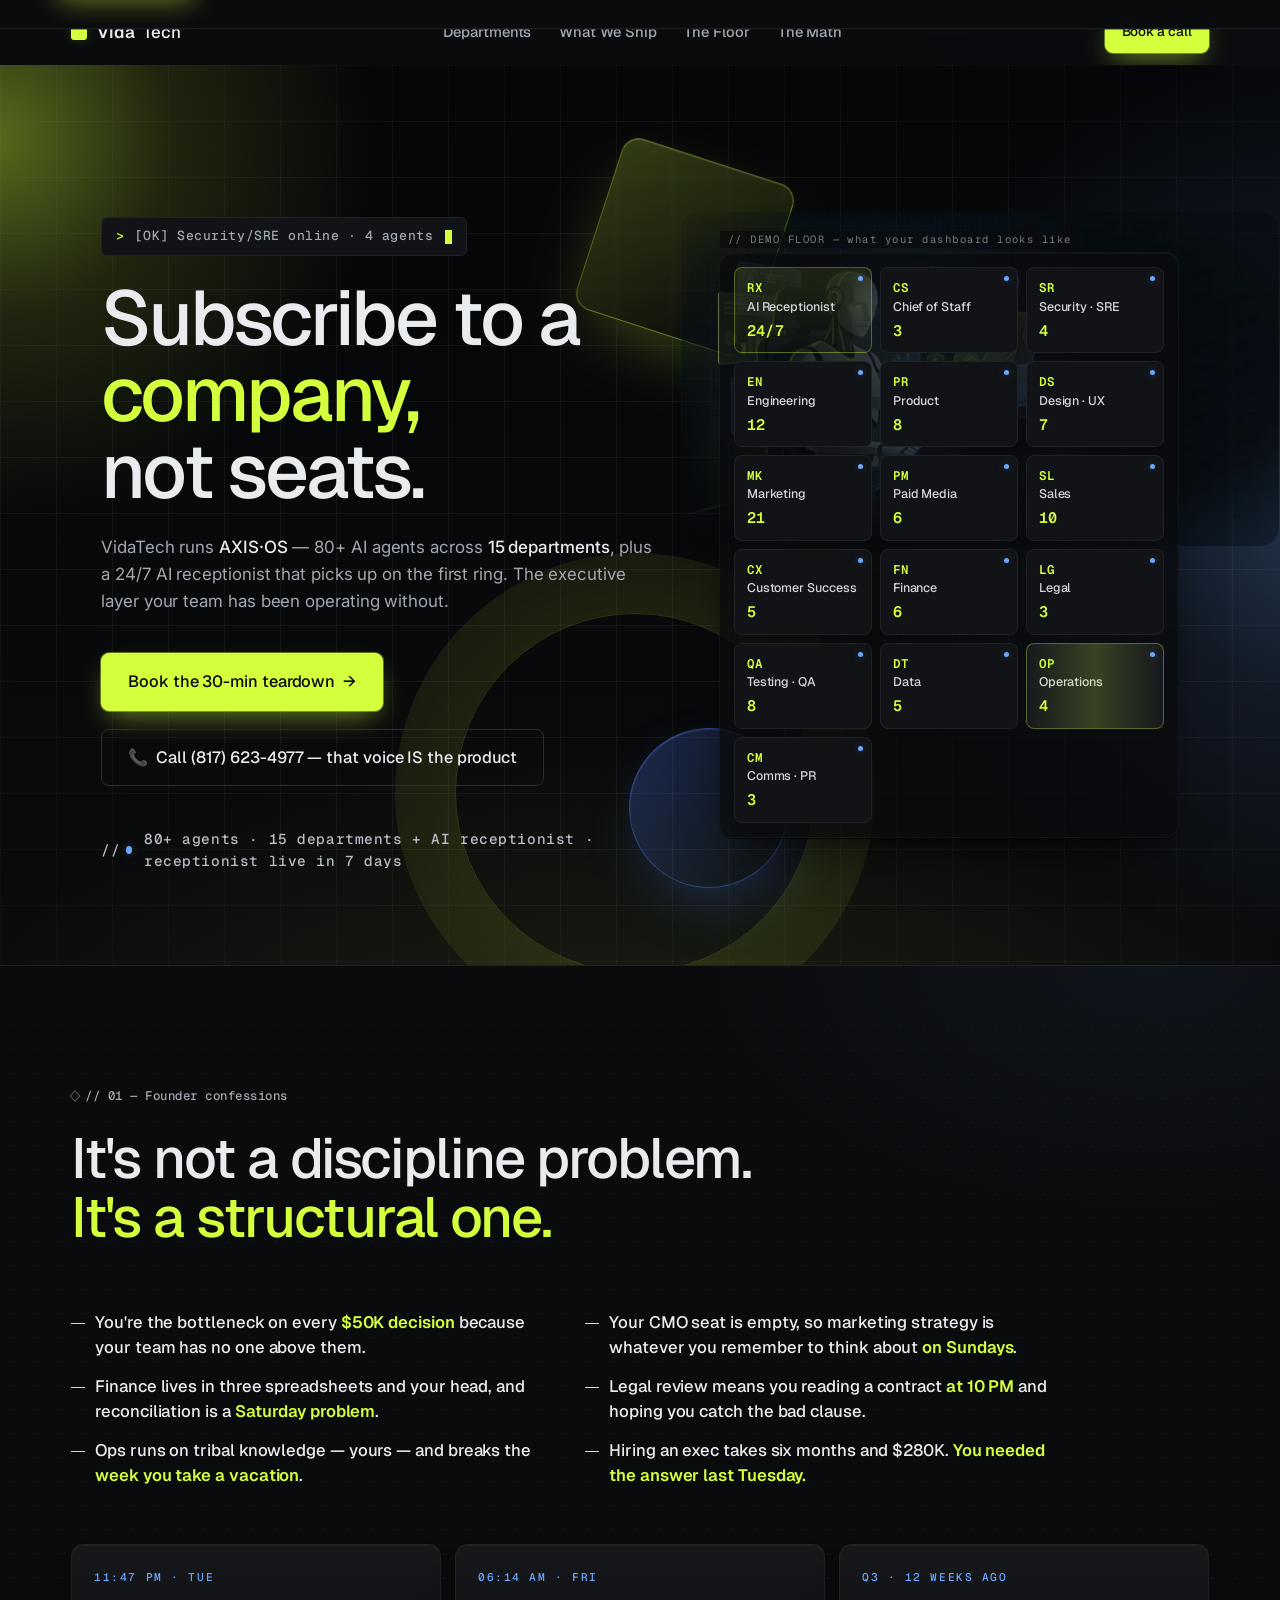
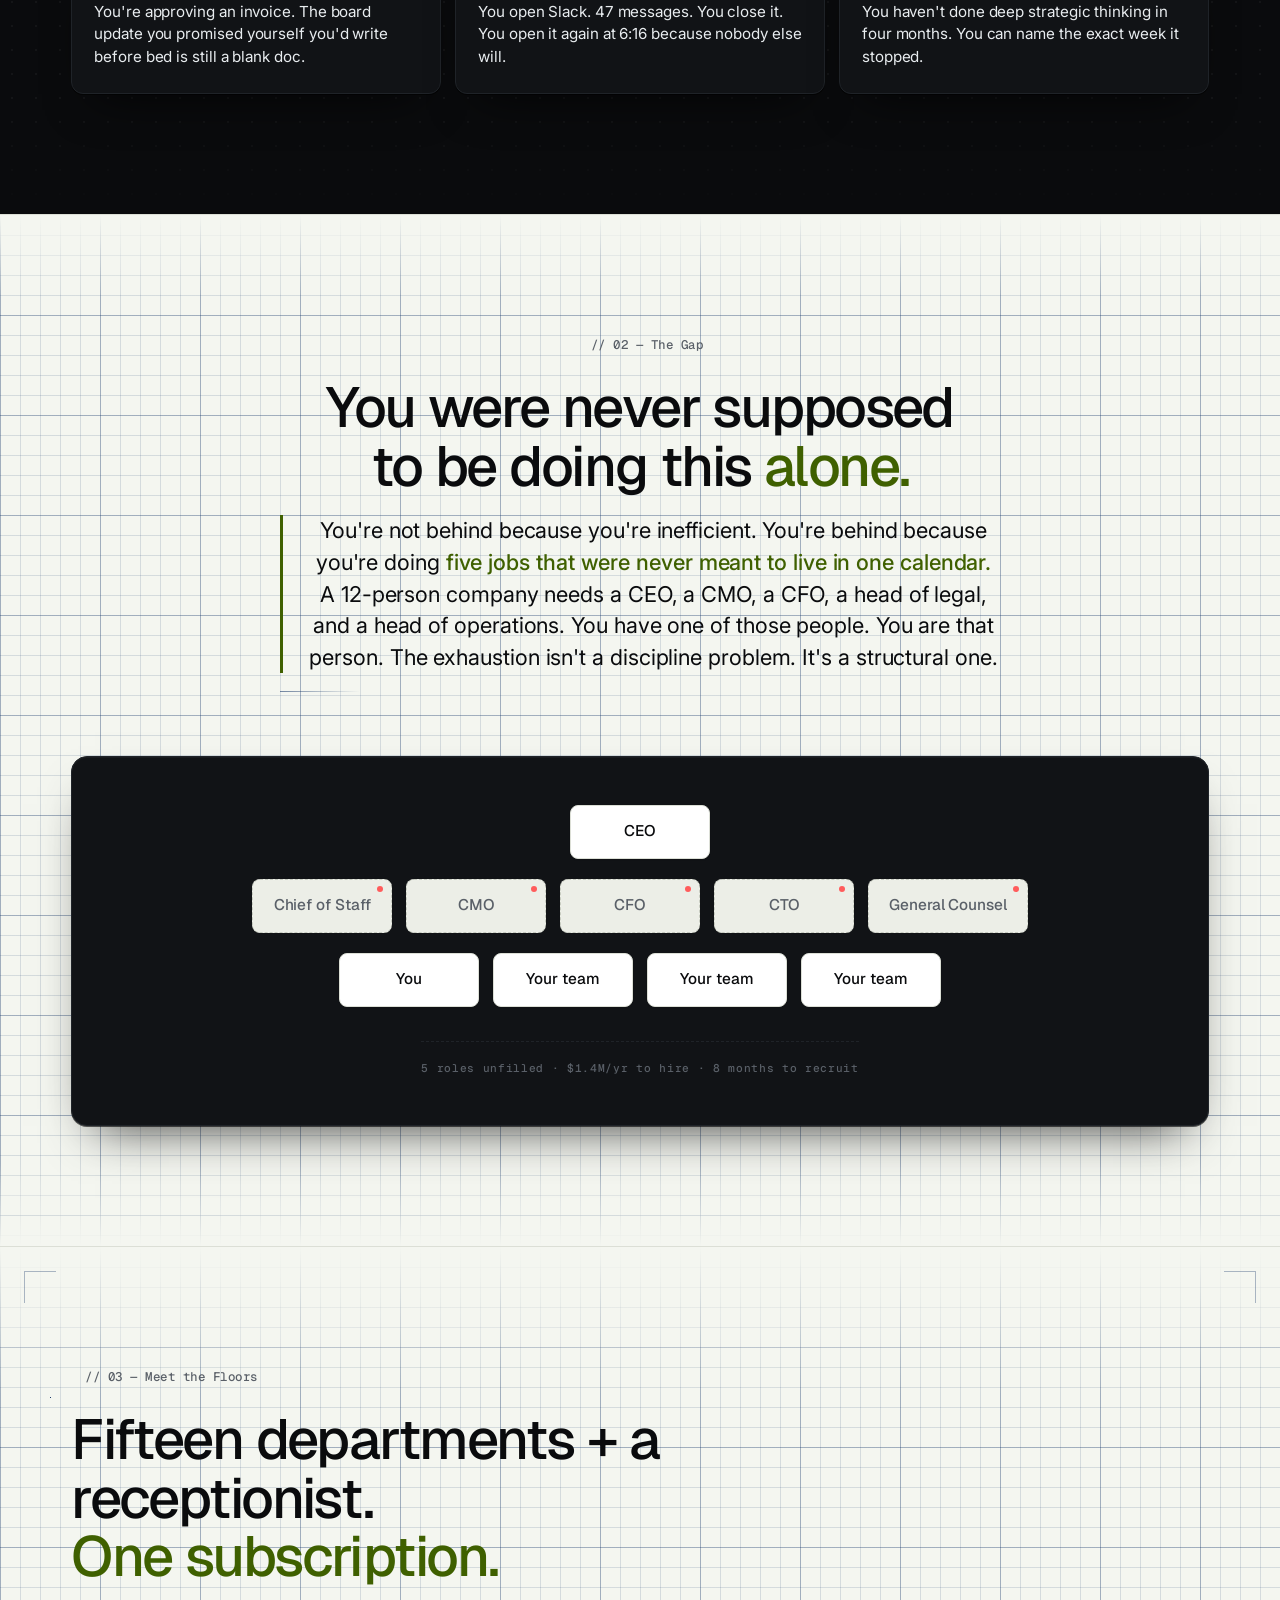
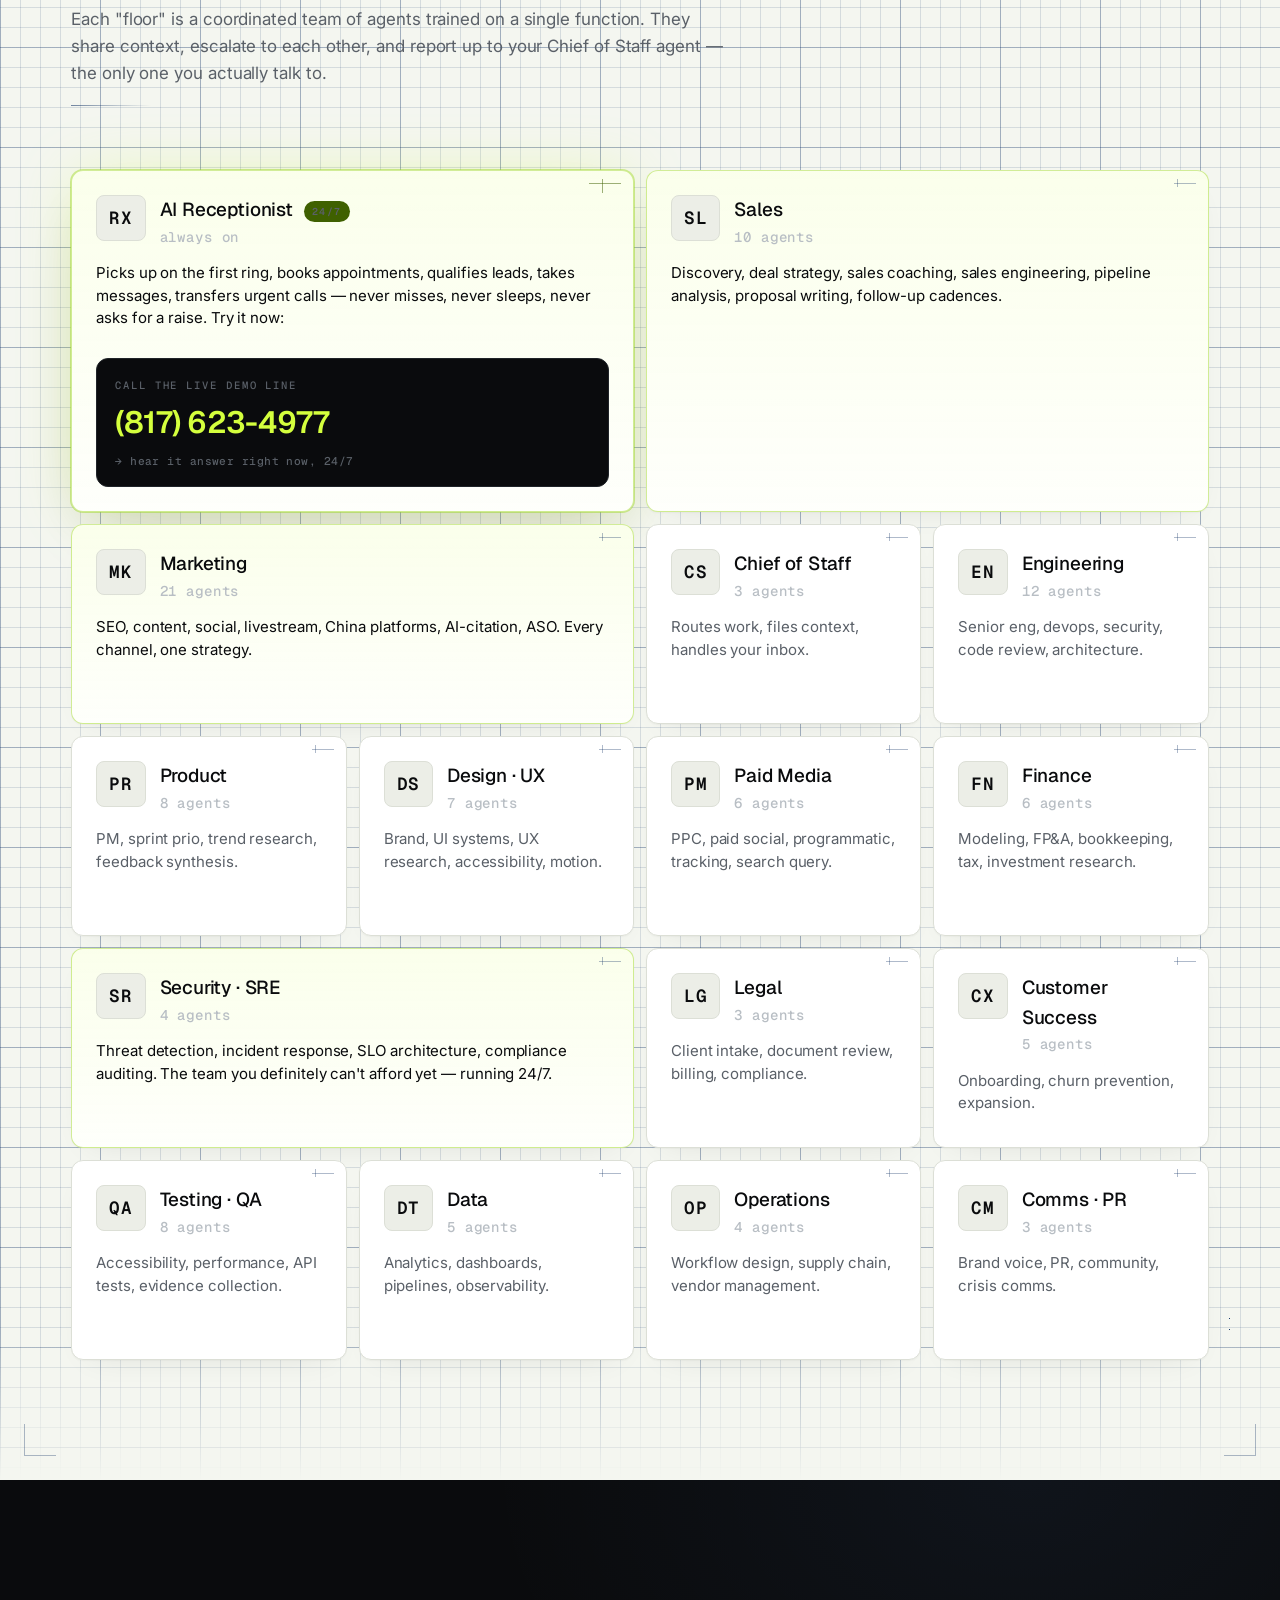
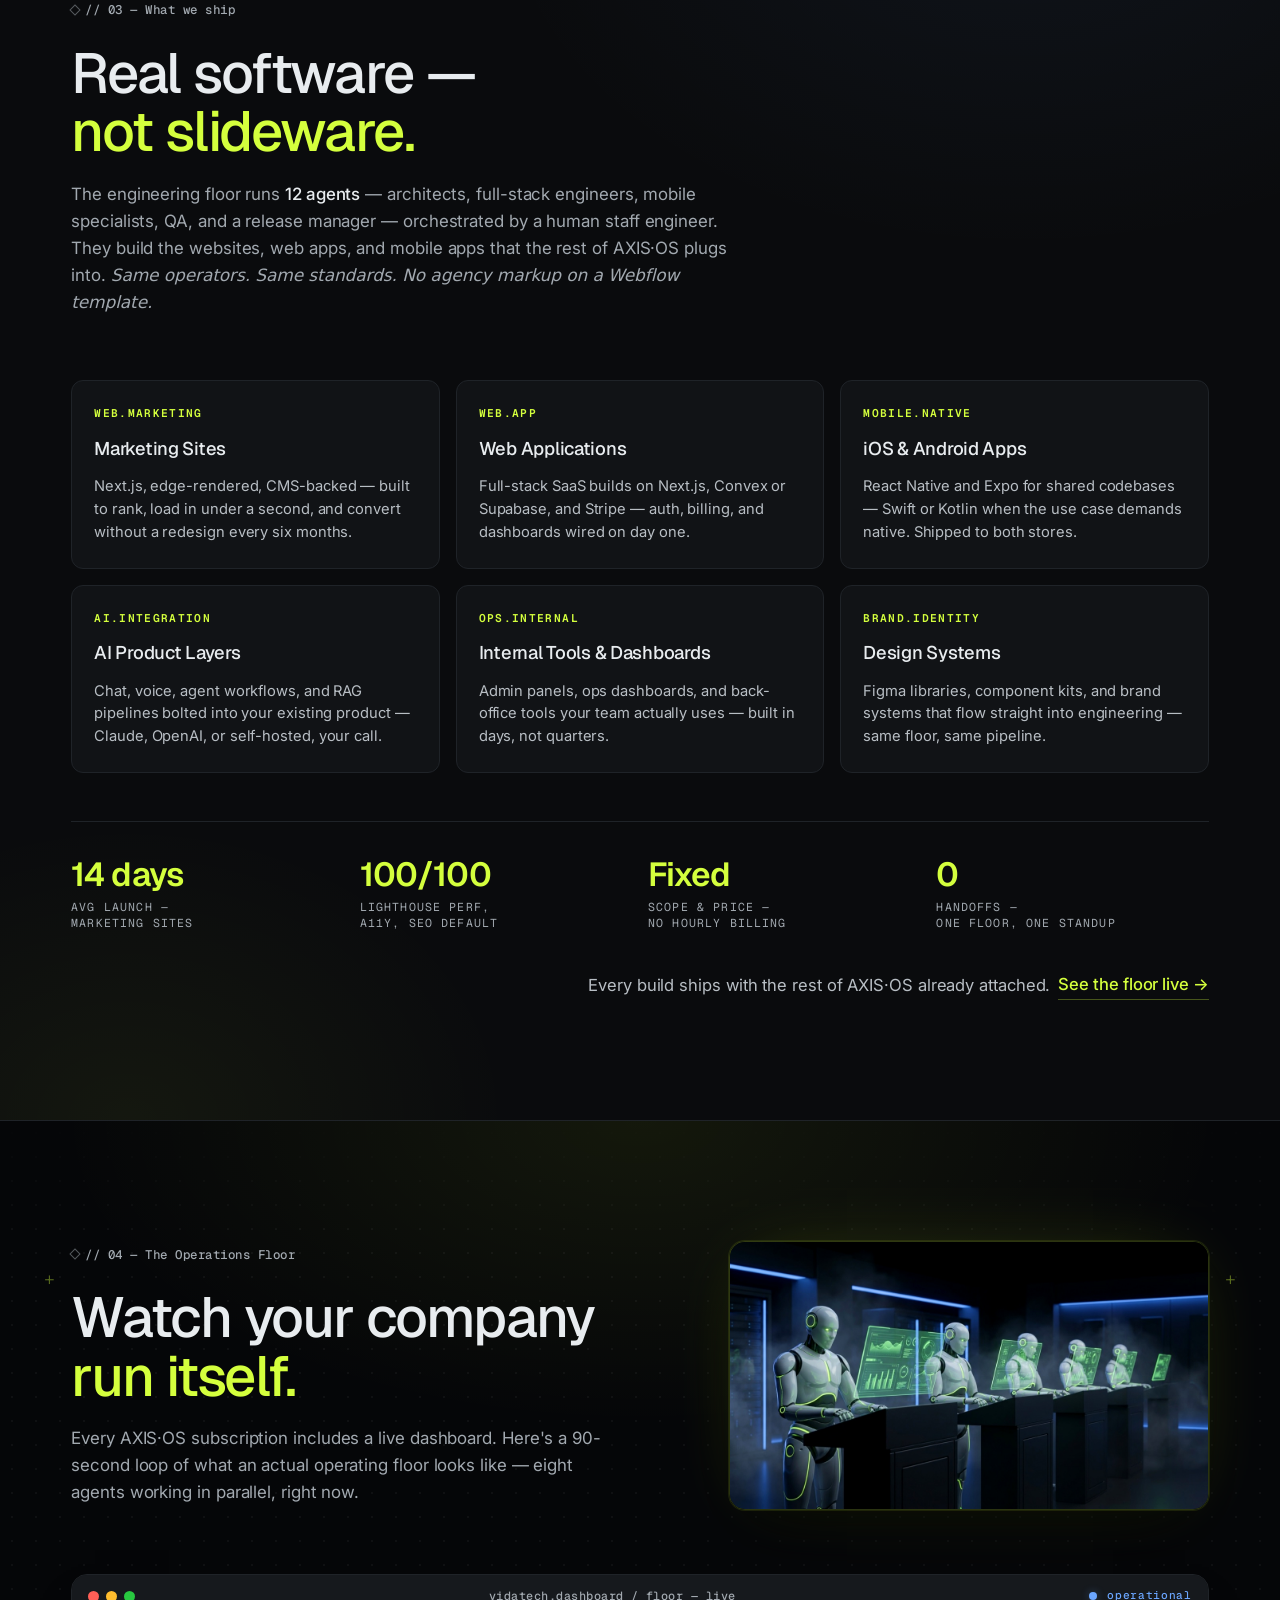
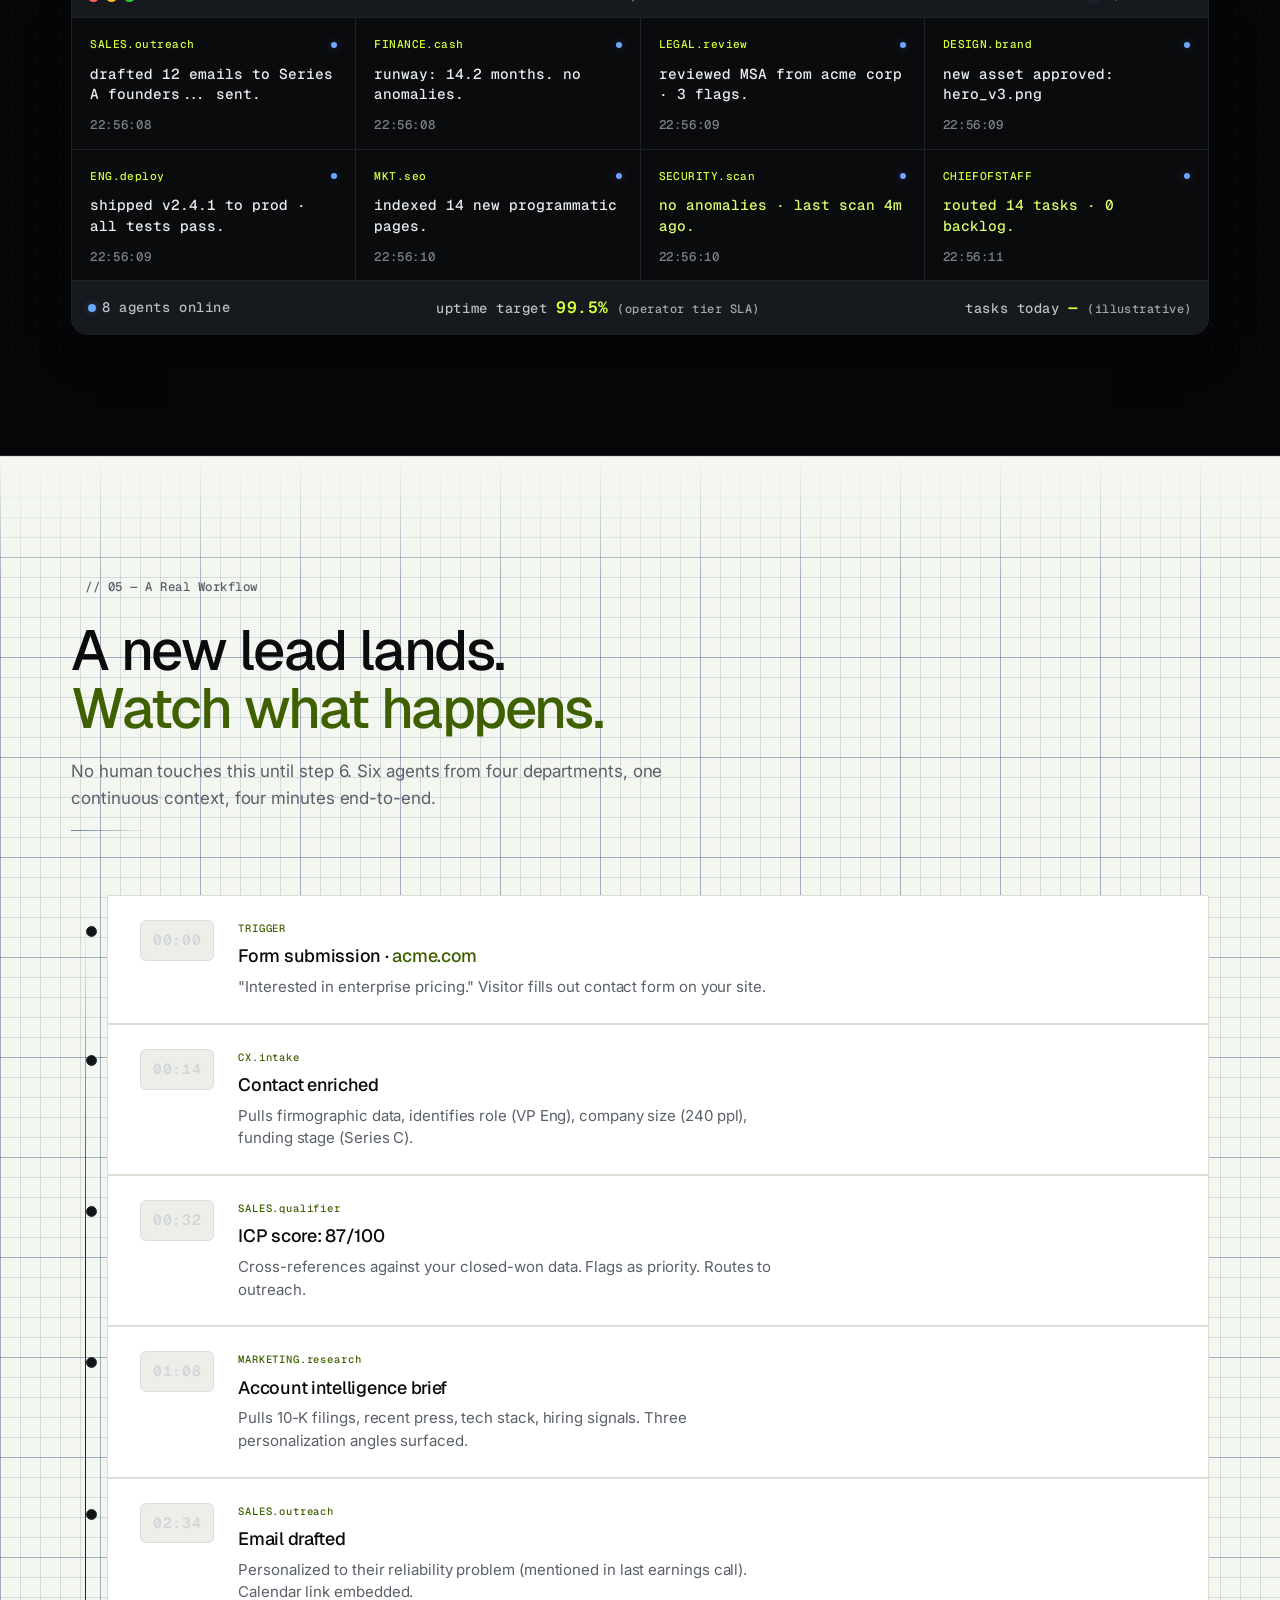
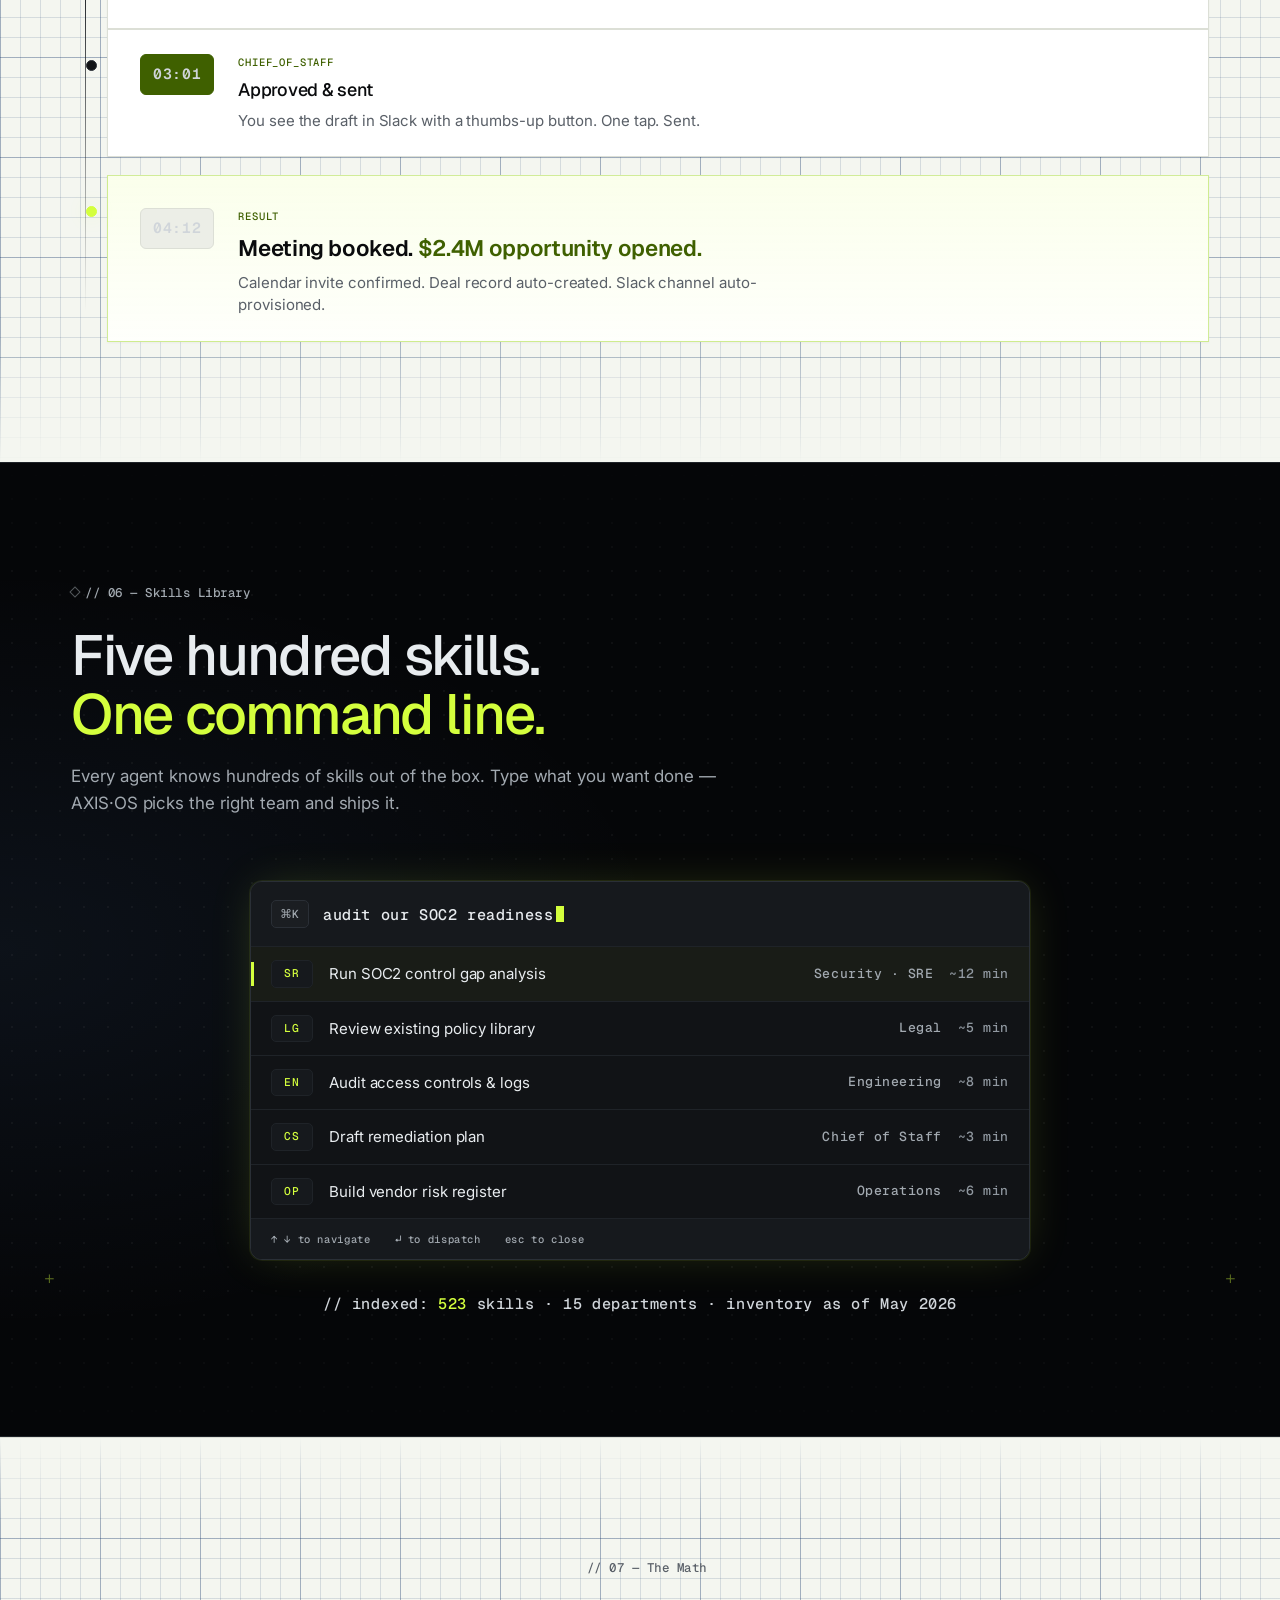
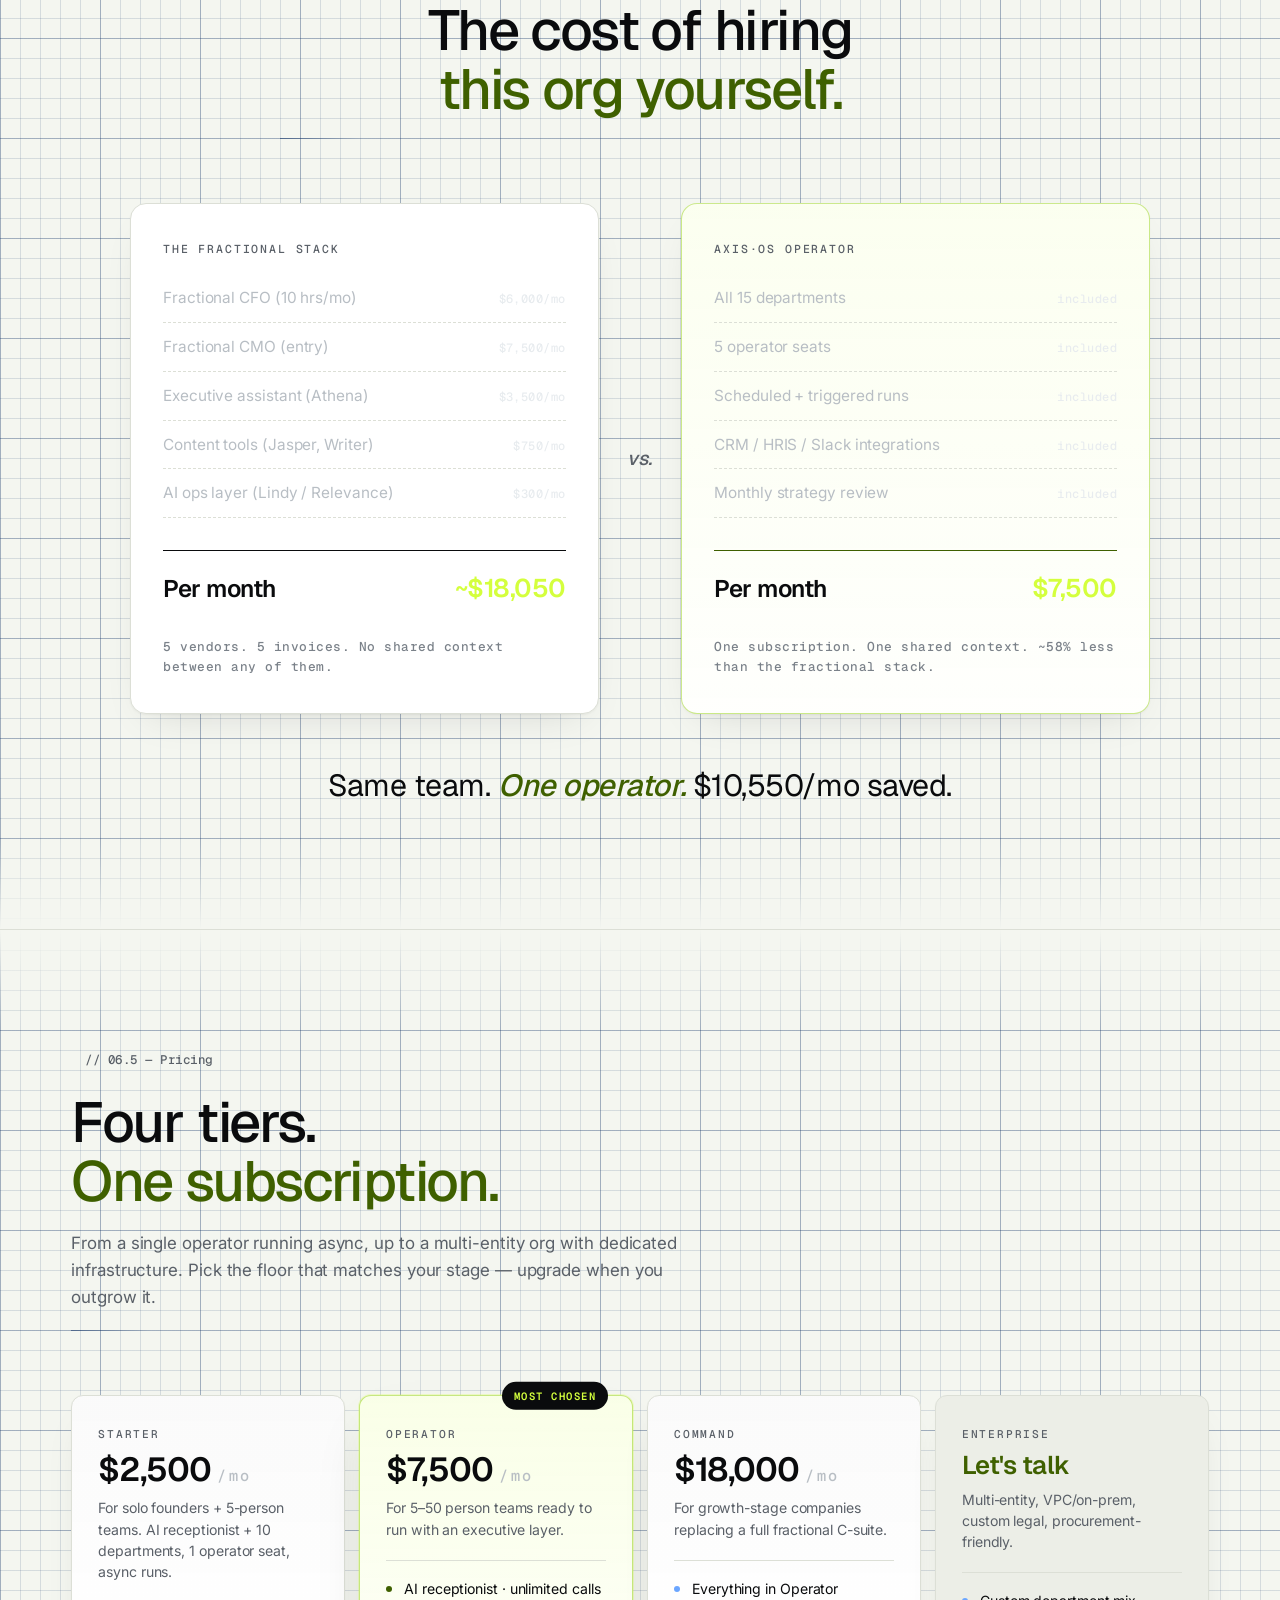
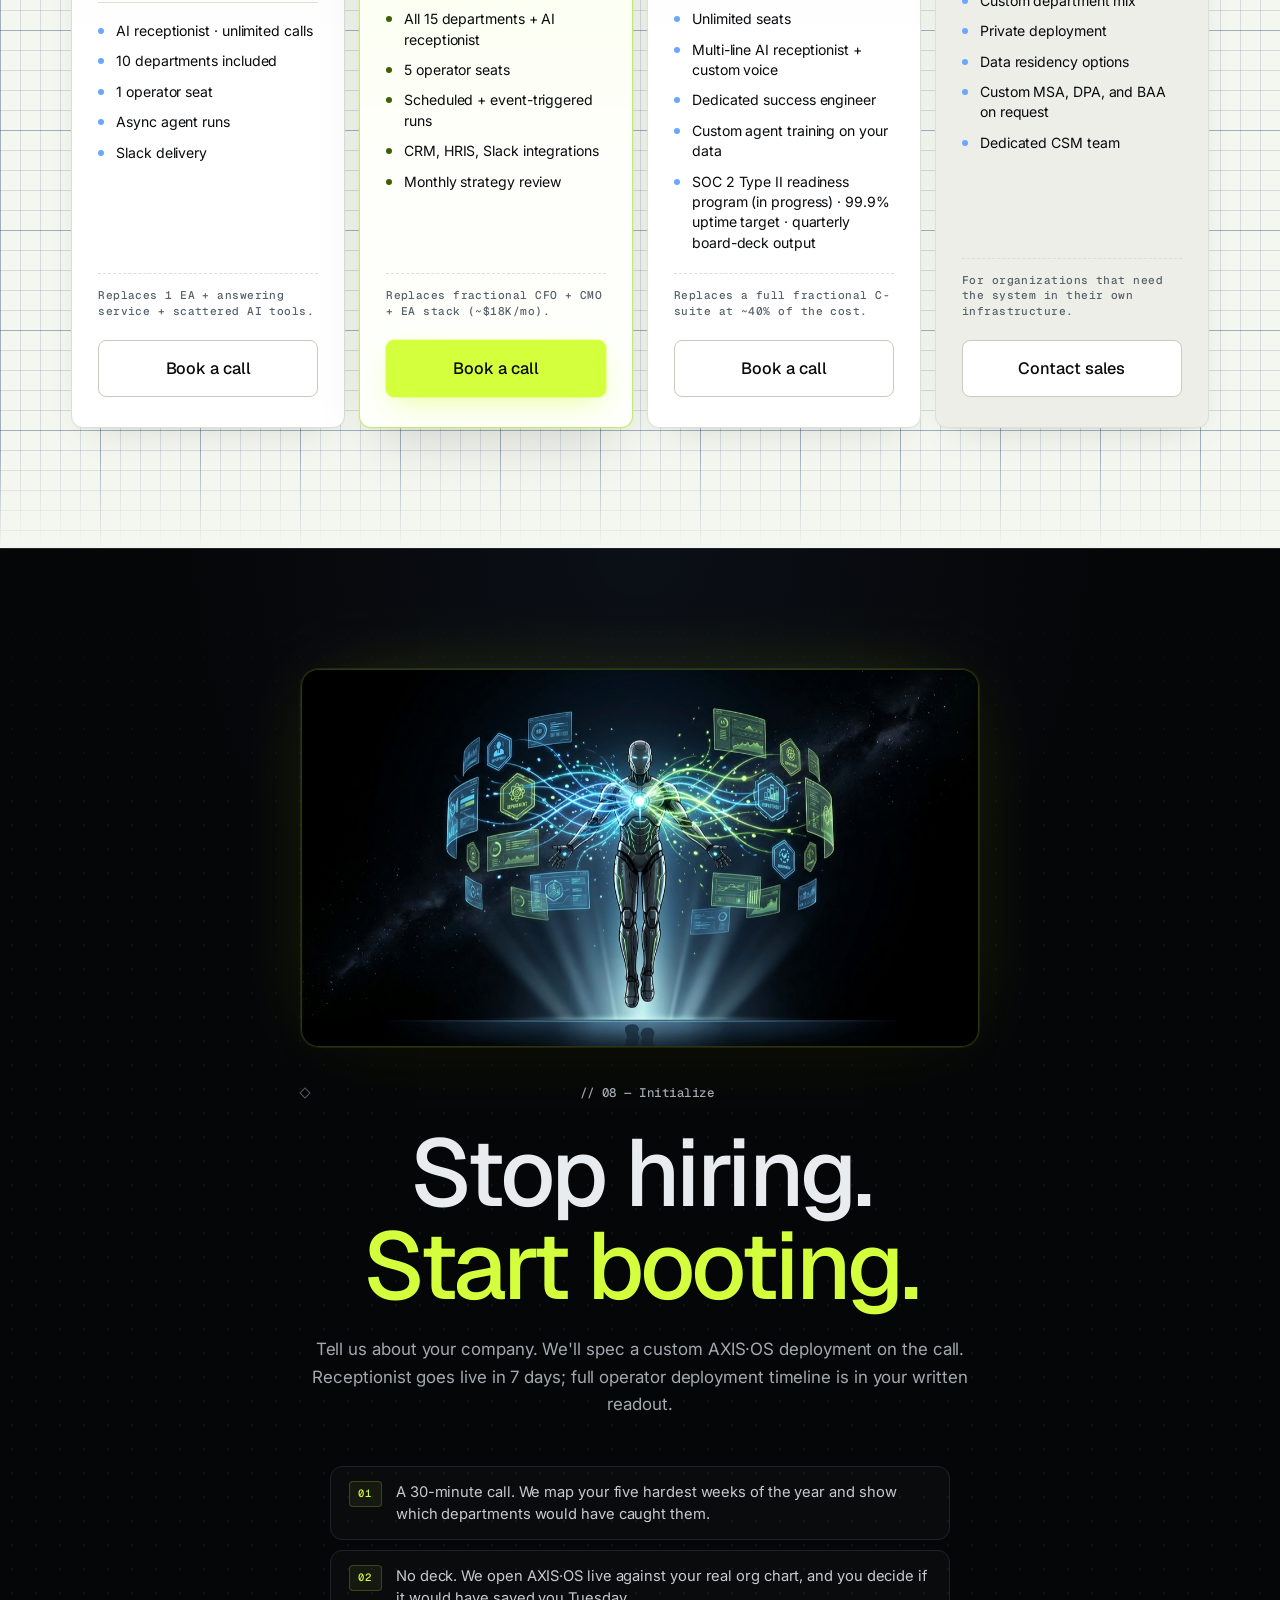
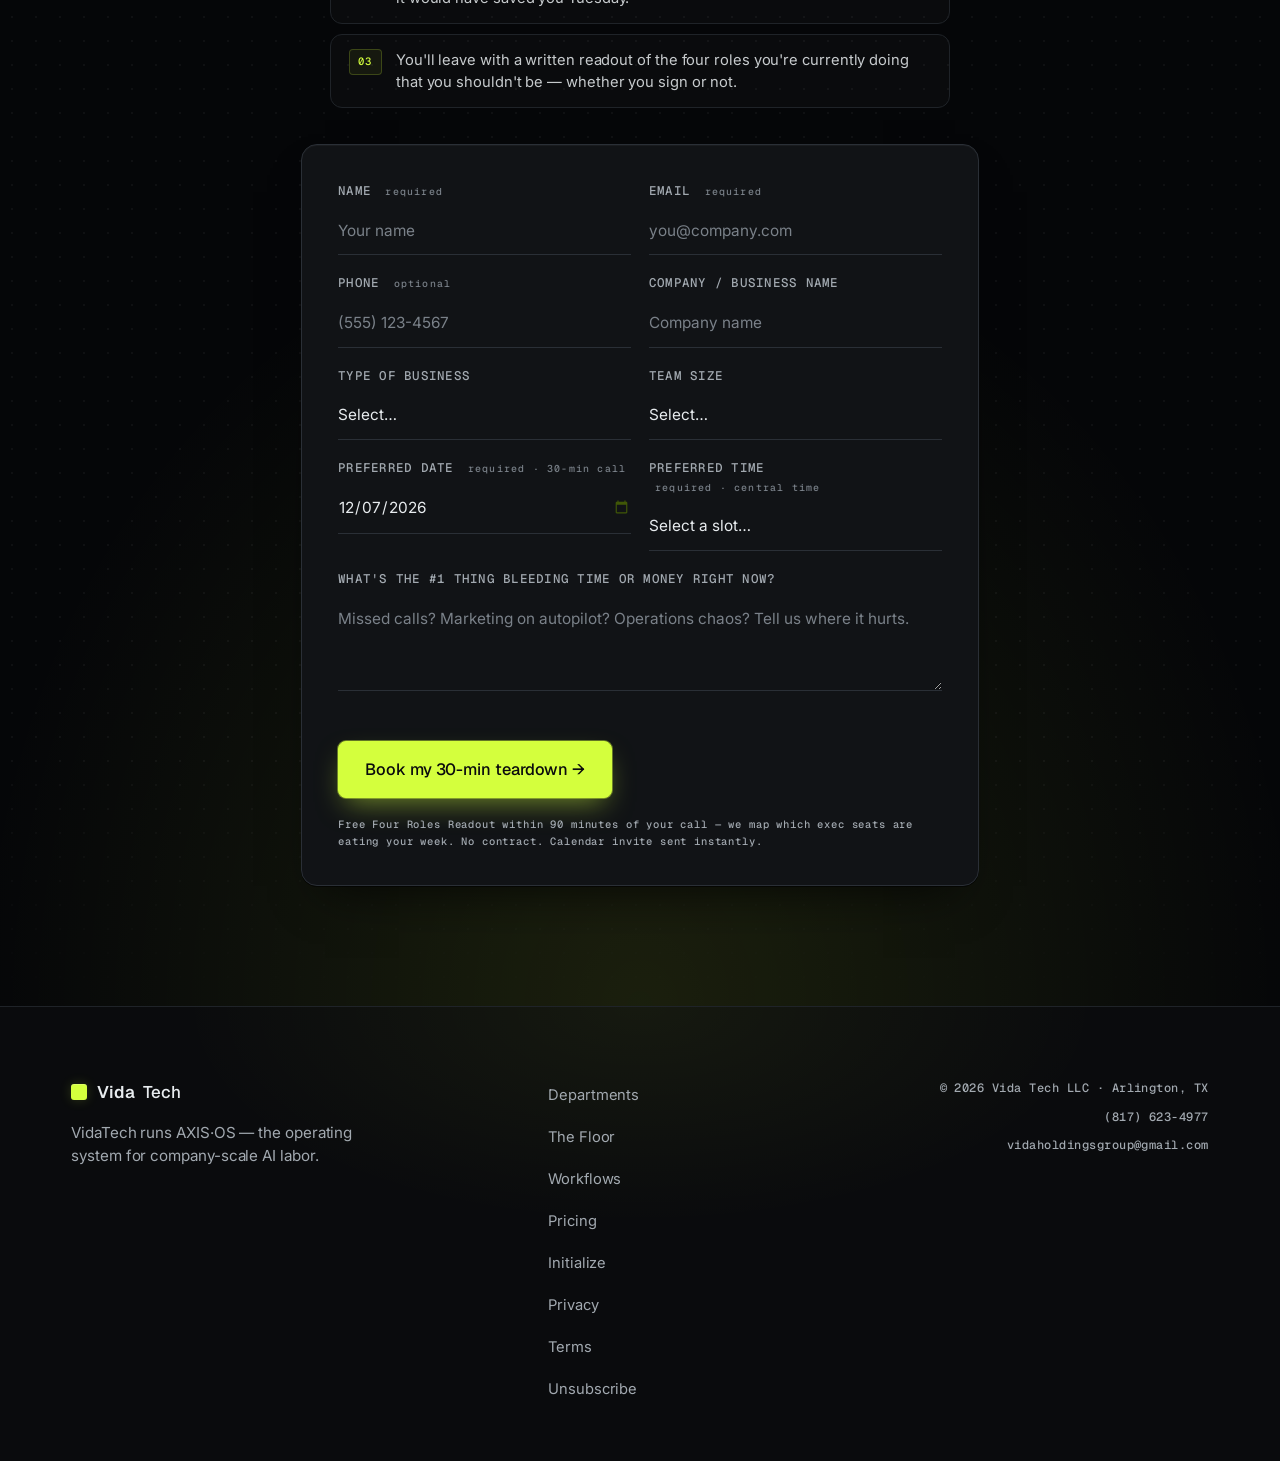
==== commit b6019863: "v3 polish — pop, minimize, perf, dev section, vidaholdingsgroup@ Email - Global: vidaholdings@gmail." ====
--- a/index.html
+++ b/index.html
@@ -23,19 +23,30 @@
 <link rel="preconnect" href="https://fonts.gstatic.com" crossorigin />
 <link rel="preconnect" href="https://challenges.cloudflare.com" />
 <link href="https://fonts.googleapis.com/css2?family=Geist:wght@400;500;600;700&family=Geist+Mono:wght@400;500;600&family=Inter:wght@400;500;600;700&display=swap" rel="stylesheet" />
-<link rel="stylesheet" href="style.css?v=art1" />
-<link rel="icon" type="image/svg+xml" href="data:image/svg+xml,%3Csvg xmlns='http://www.w3.org/2000/svg' viewBox='0 0 32 32'%3E%3Crect width='32' height='32' rx='6' fill='%23C6FF3D'/%3E%3C/svg%3E" />
+<link rel="stylesheet" href="style.css?v=v3pop" />
+<link rel="icon" type="image/svg+xml" href="data:image/svg+xml,%3Csvg xmlns='http://www.w3.org/2000/svg' viewBox='0 0 32 32'%3E%3Crect width='32' height='32' rx='6' fill='%23D4FF3D'/%3E%3C/svg%3E" />
 <script src="https://challenges.cloudflare.com/turnstile/v0/api.js" async defer></script>
 
 <script type="application/ld+json">
 {
   "@context": "https://schema.org",
   "@type": "Organization",
+  "@id": "https://vidatech.org/#organization",
   "name": "VidaTech",
+  "legalName": "Vida Tech LLC",
   "url": "https://vidatech.org",
   "description": "VidaTech runs AXIS·OS — the operating system for company-scale AI labor. 80+ trained agents across 15 departments, plus a 24/7 AI receptionist add-on.",
   "telephone": "+1-817-623-4977",
-  "email": "vidaholdings@gmail.com",
+  "email": "vidaholdingsgroup@gmail.com",
+  "address": {
+    "@type": "PostalAddress",
+    "streetAddress": "2000 E Lamar Blvd Ste 600",
+    "addressLocality": "Arlington",
+    "addressRegion": "TX",
+    "postalCode": "76006",
+    "addressCountry": "US"
+  },
+  "founder": { "@id": "https://vidatech.org/#michael-torres" },
   "makesOffer": {
     "@type": "AggregateOffer",
     "name": "VidaTech AXIS·OS subscription",
@@ -46,6 +57,209 @@
   }
 }
 </script>
+
+<script type="application/ld+json">
+{
+  "@context": "https://schema.org",
+  "@type": "FAQPage",
+  "@id": "https://vidatech.org/#faq",
+  "mainEntity": [
+    {
+      "@type": "Question",
+      "name": "Why am I approving invoices at 11:47 PM while my board update sits as a blank doc?",
+      "acceptedAnswer": {
+        "@type": "Answer",
+        "text": "Because you're doing five executive jobs in one calendar — CEO, CMO, CFO, head of legal, head of ops — and only one of them is yours. A 12-person company needs all five of those roles, and right now you are all five. This isn't a discipline problem; it's a structural one. VidaTech runs AXIS·OS — 80+ AI agents organized into 15 coordinated departments plus a 24/7 AI receptionist — so the other four executive jobs leave your calendar."
+      }
+    },
+    {
+      "@type": "Question",
+      "name": "Why do I open Slack at 6:14 AM, see 47 unread messages, and close it because nobody else will answer them?",
+      "acceptedAnswer": {
+        "@type": "Answer",
+        "text": "Because you're the bottleneck on every $50K decision — your team has no one above them, so everything routes to you. AXIS·OS gives your team a Chief of Staff agent that triages Slack, escalates only what actually needs a founder decision, and resolves the rest using the 15 coordinated department floors. You become the CEO again, not the human router."
+      }
+    },
+    {
+      "@type": "Question",
+      "name": "I haven't done deep strategic thinking in four months. How do I get strategy time back?",
+      "acceptedAnswer": {
+        "@type": "Answer",
+        "text": "You get strategy time back by removing the four executive roles you're currently doing that shouldn't be on your calendar. AXIS·OS replaces the fractional CFO + CMO + EA stack at roughly 58% less — about $7,500/mo on the Operator tier versus ~$18,000/mo for the fractional stack — and runs every day instead of 10 hours a month. Same team, one operator, ~$10,500 saved every month."
+      }
+    },
+    {
+      "@type": "Question",
+      "name": "My CMO seat is empty and marketing strategy is whatever I remember to think about on Sundays — what replaces a CMO without a 6-month, $280K hire?",
+      "acceptedAnswer": {
+        "@type": "Answer",
+        "text": "The AXIS·OS Marketing Floor — 21 specialist agents covering SEO, content, paid social, TikTok, LinkedIn, brand, creative, and analytics — running on shared context with your Sales, CS, and Finance floors. It's part of the Operator tier at $7,500/mo. Hiring an exec takes six months and $280K. AXIS·OS initializes against a real org chart in days, not months."
+      }
+    },
+    {
+      "@type": "Question",
+      "name": "Legal review means me reading a contract at 10 PM hoping I catch the bad clause — is there a way to staff a General Counsel without hiring one?",
+      "acceptedAnswer": {
+        "@type": "Answer",
+        "text": "The AXIS·OS Legal Floor reviews contracts, flags risky clauses, drafts redlines, and routes anything above your risk threshold to a human attorney with full context — included in the Operator tier at $7,500/mo. You stop being the 10 PM contract reader. The Floor is one of 15 departments running on one shared context with your Finance, Ops, and Sales floors."
+      }
+    },
+    {
+      "@type": "Question",
+      "name": "My ops run on tribal knowledge — mine — and break the week I take a vacation. How do I make my company run without me?",
+      "acceptedAnswer": {
+        "@type": "Answer",
+        "text": "By moving the tribal knowledge into a shared-context operating system. AXIS·OS captures your SOPs, decisions, and escalation rules into the Operations and Chief of Staff floors so the company keeps running on the same logic when you're not in the room. You're still the CEO. You're just not the CFO, the head of legal, the EA, and the dispatcher anymore."
+      }
+    }
+  ]
+}
+</script>
+
+<script type="application/ld+json">
+{
+  "@context": "https://schema.org",
+  "@type": "Product",
+  "@id": "https://vidatech.org/#axis-os",
+  "name": "AXIS·OS — Company-as-a-Subscription",
+  "description": "AXIS·OS is the operating system for company-scale AI labor. 80+ trained agents across 15 coordinated departments plus a 24/7 AI receptionist, sharing one context and reporting to a single Chief of Staff agent in Slack.",
+  "brand": { "@type": "Brand", "name": "VidaTech" },
+  "category": "Company-as-a-Subscription",
+  "url": "https://vidatech.org/#math",
+  "manufacturer": { "@id": "https://vidatech.org/#organization" },
+  "offers": [
+    {
+      "@type": "Offer",
+      "@id": "https://vidatech.org/#offer-starter",
+      "name": "Starter",
+      "price": "2500",
+      "priceCurrency": "USD",
+      "availability": "https://schema.org/InStock",
+      "url": "https://vidatech.org/#pricing",
+      "seller": { "@id": "https://vidatech.org/#organization" },
+      "description": "For solo founders and 5-person teams. 10 departments included, 1 operator seat, async agent runs, Slack delivery, community support."
+    },
+    {
+      "@type": "Offer",
+      "@id": "https://vidatech.org/#offer-operator",
+      "name": "Operator",
+      "price": "7500",
+      "priceCurrency": "USD",
+      "availability": "https://schema.org/InStock",
+      "url": "https://vidatech.org/#pricing",
+      "seller": { "@id": "https://vidatech.org/#organization" },
+      "description": "Most chosen. For 5–50 person teams. All 15 departments + AI receptionist, 5 operator seats, scheduled and event-triggered runs, CRM/HRIS/Slack integrations, monthly strategy review. Replaces the fractional CFO + CMO + EA stack (~$18,000/mo) at roughly 58% less."
+    },
+    {
+      "@type": "Offer",
+      "@id": "https://vidatech.org/#offer-command",
+      "name": "Command",
+      "price": "18000",
+      "priceCurrency": "USD",
+      "availability": "https://schema.org/InStock",
+      "url": "https://vidatech.org/#pricing",
+      "seller": { "@id": "https://vidatech.org/#organization" },
+      "description": "For growth-stage companies replacing a full fractional C-suite. Everything in Operator plus unlimited seats, dedicated success engineer, custom agent training on your data, SOC 2 Type II readiness program in progress, 99.9% uptime target, quarterly board-deck output."
+    },
+    {
+      "@type": "Offer",
+      "@id": "https://vidatech.org/#offer-enterprise",
+      "name": "Enterprise",
+      "priceCurrency": "USD",
+      "availability": "https://schema.org/InStock",
+      "url": "https://vidatech.org/#pricing",
+      "seller": { "@id": "https://vidatech.org/#organization" },
+      "description": "For multi-entity organizations, VPC and on-prem deployments, and regulated industries. Custom department mix, private deployment (AWS VPC, GCP, on-prem), data residency options, custom MSA/DPA/BAA on request, dedicated CSM team."
+    }
+  ]
+}
+</script>
+
+<script type="application/ld+json">
+{
+  "@context": "https://schema.org",
+  "@type": "Service",
+  "@id": "https://vidatech.org/#ai-receptionist",
+  "name": "Ulio — 24/7 AI Receptionist",
+  "alternateName": "Ulio AI Receptionist",
+  "serviceType": "AI Receptionist & Phone Intake Automation",
+  "description": "An always-on AI receptionist that answers every call in your business's voice, books appointments directly into your scheduling system, qualifies callers, handles bilingual English/Spanish intake, and sends SMS follow-up. Most customers were missing 30–50% of inbound calls before Ulio. After Ulio, they miss zero. Setup in one week.",
+  "url": "https://vidatech.org/#floor",
+  "telephone": "+1-817-623-4977",
+  "areaServed": { "@type": "Country", "name": "United States" },
+  "availableLanguage": ["en", "es"],
+  "audience": {
+    "@type": "BusinessAudience",
+    "audienceType": "SMB service businesses — dental and orthodontic practices, med-spas, law firms, HVAC, plumbing, electrical, real-estate brokerages, home services, veterinary, chiropractic, mental-health practitioners"
+  },
+  "provider": { "@id": "https://vidatech.org/#organization" },
+  "hoursAvailable": {
+    "@type": "OpeningHoursSpecification",
+    "dayOfWeek": ["https://schema.org/Monday","https://schema.org/Tuesday","https://schema.org/Wednesday","https://schema.org/Thursday","https://schema.org/Friday","https://schema.org/Saturday","https://schema.org/Sunday"],
+    "opens": "00:00",
+    "closes": "23:59"
+  }
+}
+</script>
+
+<script type="application/ld+json">
+{
+  "@context": "https://schema.org",
+  "@type": "Person",
+  "@id": "https://vidatech.org/#michael-torres",
+  "name": "Michael Torres",
+  "jobTitle": "Founder, VidaTech",
+  "worksFor": { "@id": "https://vidatech.org/#organization" },
+  "url": "https://vidatech.org/#initialize",
+  "email": "vidaholdingsgroup@gmail.com",
+  "telephone": "+1-817-623-4977",
+  "workLocation": {
+    "@type": "PostalAddress",
+    "streetAddress": "2000 E Lamar Blvd Ste 600",
+    "addressLocality": "Arlington",
+    "addressRegion": "TX",
+    "postalCode": "76006",
+    "addressCountry": "US"
+  }
+}
+</script>
+
+<script type="application/ld+json">
+{
+  "@context": "https://schema.org",
+  "@type": "DefinedTermSet",
+  "@id": "https://vidatech.org/#vocabulary",
+  "name": "Company-as-a-Subscription",
+  "description": "The category VidaTech is creating. Not AI tools, not AI agents, not AI-powered SaaS — a coordinated executive org chart you subscribe to, billed like software.",
+  "url": "https://vidatech.org",
+  "hasDefinedTerm": [
+    {
+      "@type": "DefinedTerm",
+      "@id": "https://vidatech.org/#term-axis-os",
+      "name": "AXIS·OS",
+      "termCode": "AXIS-OS",
+      "inDefinedTermSet": "https://vidatech.org/#vocabulary",
+      "description": "The operating system for company-scale AI labor. 80+ trained agents organized into 15 coordinated departments plus a 24/7 AI receptionist, sharing one context layer and reporting to a single Chief of Staff agent that talks to the founder in Slack."
+    },
+    {
+      "@type": "DefinedTerm",
+      "@id": "https://vidatech.org/#term-operator-tier",
+      "name": "Operator Tier",
+      "termCode": "OPERATOR-7500",
+      "inDefinedTermSet": "https://vidatech.org/#vocabulary",
+      "description": "The default AXIS·OS subscription tier at $7,500/month for 5–50 person teams. Includes all 15 departments plus AI receptionist, 5 operator seats, scheduled and event-triggered agent runs, CRM/HRIS/Slack integrations, and a monthly strategy review. Replaces a fractional CFO + fractional CMO + executive assistant + content tooling stack that averages ~$18,000/month — roughly 58% less."
+    },
+    {
+      "@type": "DefinedTerm",
+      "@id": "https://vidatech.org/#term-ai-receptionist-floor",
+      "name": "AI Receptionist (Ulio)",
+      "termCode": "RX-FLOOR",
+      "inDefinedTermSet": "https://vidatech.org/#vocabulary",
+      "description": "The always-on phone-intake add-on of AXIS·OS, productized for SMB service businesses as Ulio. A phone-first AI agent trained on the customer's business that answers 24/7 in a branded voice, qualifies callers, books appointments directly into the scheduler, and sends SMS follow-up. Bilingual English/Spanish by default."
+    }
+  ]
+}
+</script>
 </head>
 <body>
 
@@ -63,8 +277,8 @@
     </a>
     <nav class="nav__links" aria-label="Primary">
       <a href="#departments">Departments</a>
+      <a href="#ship">What We Ship</a>
       <a href="#floor">The Floor</a>
-      <a href="#workflows">Workflows</a>
       <a href="#math">The Math</a>
     </nav>
     <a href="#initialize" class="btn btn--accent btn--sm">Book a call</a>
@@ -106,9 +320,11 @@
 
       <div class="hero__cta">
         <a href="#initialize" class="btn btn--accent btn--lg" data-magnetic>
-          Book initialization call <span aria-hidden="true">→</span>
+          Book the 30-min teardown <span aria-hidden="true">→</span>
         </a>
-        <a href="tel:+18176234977" class="link link--arrow">Call the live demo <span aria-hidden="true">→</span></a>
+        <a href="tel:+18176234977" class="btn btn--ghost btn--lg" data-magnetic aria-label="Call (817) 623-4977 — 24/7 AI receptionist demo line">
+          <span aria-hidden="true">📞</span> Call (817) 623-4977 — that voice IS the product
+        </a>
       </div>
 
       <div class="hero__meta mono mono--mute">
@@ -117,7 +333,7 @@
     </div>
 
     <aside class="hero__right" aria-label="Live department grid">
-      <img class="hero__art" src="/assets/illustrations/hero.png" alt="" aria-hidden="true" loading="eager" decoding="async" width="1376" height="768" />
+      <img class="hero__art" src="/assets/illustrations/hero.jpg" alt="" aria-hidden="true" loading="eager" decoding="async" width="1376" height="768" />
       <div class="grid-tiles" id="gridTiles">
         <!-- 15 tiles injected as static HTML; JS flickers them -->
         <div class="tile-mini tile-mini--hot" data-sym="RX"><span class="tile-mini__sym mono">RX</span><span class="tile-mini__lbl">AI Receptionist</span><span class="tile-mini__count mono">24/7</span><span class="tile-mini__dot" aria-hidden="true"></span></div>
@@ -145,12 +361,9 @@
 <!-- ─────────  01.5 WHAT'S ACTUALLY BROKEN  ───────── -->
 <section class="broken section" aria-labelledby="broken-heading">
   <div class="container">
-    <header class="section-head section-head--with-art">
-      <div class="section-head__text">
-        <div class="mono mono--mute eyebrow">// 01 — Founder confessions</div>
-        <h2 id="broken-heading" class="display">It's not a discipline problem.<br /><em>It's a structural one.</em></h2>
-      </div>
-      <img class="section-art section-art--right" src="/assets/illustrations/confessions.png" alt="" aria-hidden="true" loading="lazy" decoding="async" width="1376" height="768" />
+    <header class="section-head">
+      <div class="mono mono--mute eyebrow">// 01 — Founder confessions</div>
+      <h2 id="broken-heading" class="display">It's not a discipline problem.<br /><em>It's a structural one.</em></h2>
     </header>
 
     <ul class="broken__list">
@@ -162,6 +375,7 @@
       <li>Hiring an exec takes six months and $280K. <strong>You needed the answer last Tuesday.</strong></li>
     </ul>
 
+    <!-- TODO: swap anonymous receipts for named customer testimonials once written consent is on file. -->
     <div class="broken__receipts">
       <article class="receipt">
         <span class="receipt__time mono">11:47 PM · TUE</span>
@@ -332,6 +546,71 @@
   </div>
 </section>
 
+<!-- ─────────  03.5 WHAT WE SHIP (web/app dev services)  ───────── -->
+<section class="what-we-ship section" id="ship" aria-labelledby="ship-heading">
+  <div class="container">
+    <header class="section-head">
+      <div class="mono mono--mute eyebrow">// 03 — What we ship</div>
+      <h2 id="ship-heading" class="display">Real software &mdash;<br /><em>not slideware.</em></h2>
+      <p class="lede">The engineering floor runs <strong>12 agents</strong> &mdash; architects, full-stack engineers, mobile specialists, QA, and a release manager &mdash; orchestrated by a human staff engineer. They build the websites, web apps, and mobile apps that the rest of AXIS&middot;OS plugs into. <em>Same operators. Same standards. No agency markup on a Webflow template.</em></p>
+    </header>
+
+    <div class="ship-grid">
+      <article class="ship-card">
+        <span class="ship-card__label">WEB.marketing</span>
+        <h3 class="ship-card__name">Marketing Sites</h3>
+        <p class="ship-card__desc">Next.js, edge-rendered, CMS-backed &mdash; built to rank, load in under a second, and convert without a redesign every six months.</p>
+      </article>
+      <article class="ship-card">
+        <span class="ship-card__label">WEB.app</span>
+        <h3 class="ship-card__name">Web Applications</h3>
+        <p class="ship-card__desc">Full-stack SaaS builds on Next.js, Convex or Supabase, and Stripe &mdash; auth, billing, and dashboards wired on day one.</p>
+      </article>
+      <article class="ship-card">
+        <span class="ship-card__label">MOBILE.native</span>
+        <h3 class="ship-card__name">iOS &amp; Android Apps</h3>
+        <p class="ship-card__desc">React Native and Expo for shared codebases &mdash; Swift or Kotlin when the use case demands native. Shipped to both stores.</p>
+      </article>
+      <article class="ship-card">
+        <span class="ship-card__label">AI.integration</span>
+        <h3 class="ship-card__name">AI Product Layers</h3>
+        <p class="ship-card__desc">Chat, voice, agent workflows, and RAG pipelines bolted into your existing product &mdash; Claude, OpenAI, or self-hosted, your call.</p>
+      </article>
+      <article class="ship-card">
+        <span class="ship-card__label">OPS.internal</span>
+        <h3 class="ship-card__name">Internal Tools &amp; Dashboards</h3>
+        <p class="ship-card__desc">Admin panels, ops dashboards, and back-office tools your team actually uses &mdash; built in days, not quarters.</p>
+      </article>
+      <article class="ship-card">
+        <span class="ship-card__label">BRAND.identity</span>
+        <h3 class="ship-card__name">Design Systems</h3>
+        <p class="ship-card__desc">Figma libraries, component kits, and brand systems that flow straight into engineering &mdash; same floor, same pipeline.</p>
+      </article>
+    </div>
+
+    <div class="ship-stats">
+      <div>
+        <div class="ship-stat__num">14 days</div>
+        <div class="ship-stat__lbl">Avg launch &mdash;<br />marketing sites</div>
+      </div>
+      <div>
+        <div class="ship-stat__num">100/100</div>
+        <div class="ship-stat__lbl">Lighthouse perf,<br />a11y, SEO default</div>
+      </div>
+      <div>
+        <div class="ship-stat__num">Fixed</div>
+        <div class="ship-stat__lbl">Scope &amp; price &mdash;<br />no hourly billing</div>
+      </div>
+      <div>
+        <div class="ship-stat__num">0</div>
+        <div class="ship-stat__lbl">Handoffs &mdash;<br />one floor, one standup</div>
+      </div>
+    </div>
+
+    <p class="ship-bridge">Every build ships with the rest of AXIS&middot;OS already attached. <a href="#floor">See the floor live <span aria-hidden="true">&rarr;</span></a></p>
+  </div>
+</section>
+
 <!-- ─────────  04. THE FLOOR (signature wow)  ───────── -->
 <section class="floor section" id="floor">
   <div class="container">
@@ -341,7 +620,7 @@
         <h2 class="display">Watch your company<br /><em>run itself.</em></h2>
         <p class="lede">Every AXIS·OS subscription includes a live dashboard. Here's a 90-second loop of what an actual operating floor looks like — eight agents working in parallel, right now.</p>
       </div>
-      <img class="section-art section-art--right" src="/assets/illustrations/ops-floor.png" alt="" aria-hidden="true" loading="lazy" decoding="async" width="1376" height="768" />
+      <img class="section-art section-art--right" src="/assets/illustrations/ops-floor.jpg" alt="" aria-hidden="true" loading="lazy" decoding="async" width="1376" height="768" />
     </header>
 
     <div class="ops" id="opsFloor" aria-label="Live operations dashboard demonstration">
@@ -372,13 +651,10 @@
 <!-- ─────────  05. WORKFLOWS  ───────── -->
 <section class="workflows section" id="workflows">
   <div class="container">
-    <header class="section-head section-head--with-art">
-      <div class="section-head__text">
-        <div class="mono mono--mute eyebrow">// 05 — A Real Workflow</div>
-        <h2 class="display">A new lead lands.<br /><em>Watch what happens.</em></h2>
-        <p class="lede">No human touches this until step 6. Six agents from four departments, one continuous context, four minutes end-to-end.</p>
-      </div>
-      <img class="section-art section-art--right" src="/assets/illustrations/workflow.png" alt="" aria-hidden="true" loading="lazy" decoding="async" width="1376" height="768" />
+    <header class="section-head">
+      <div class="mono mono--mute eyebrow">// 05 — A Real Workflow</div>
+      <h2 class="display">A new lead lands.<br /><em>Watch what happens.</em></h2>
+      <p class="lede">No human touches this until step 6. Six agents from four departments, one continuous context, four minutes end-to-end.</p>
     </header>
 
     <ol class="flow">
@@ -603,7 +879,7 @@
 <!-- ─────────  08. INITIALIZE (FINAL CTA)  ───────── -->
 <section class="initialize section" id="initialize">
   <div class="container initialize__inner">
-    <img class="section-art section-art--center" src="/assets/illustrations/initialize.png" alt="" aria-hidden="true" loading="lazy" decoding="async" width="1376" height="768" />
+    <img class="section-art section-art--center" src="/assets/illustrations/initialize.jpg" alt="" aria-hidden="true" loading="lazy" decoding="async" width="1376" height="768" />
     <div class="mono mono--mute eyebrow">// 08 — Initialize</div>
     <h2 class="display display--xl">Stop hiring.<br /><em>Start booting.</em></h2>
     <p class="lede">Tell us about your company. We'll spec a custom AXIS·OS deployment on the call. Receptionist goes live in 7 days; full operator deployment timeline is in your written readout.</p>
@@ -672,14 +948,14 @@
 
       <div class="form__submit-row">
         <button type="submit" class="btn btn--accent btn--lg" data-magnetic id="formSubmit">
-          <span id="formBtnText">Book my intro call <span aria-hidden="true">→</span></span>
+          <span id="formBtnText">Book my 30-min teardown <span aria-hidden="true">→</span></span>
           <span id="formBtnLoading" hidden>Booking…</span>
         </button>
-        <div class="form__assure mono mono--mute">Calendar invite + welcome email sent instantly. No contract.</div>
+        <div class="form__assure mono mono--mute">Free Four Roles Readout within 90 minutes of your call — we map which exec seats are eating your week. No contract. Calendar invite sent instantly.</div>
       </div>
       <span id="formStatus" class="sr-only" aria-live="polite" aria-atomic="true"></span>
       <div class="form-success" id="formSuccess" role="status" aria-live="polite" hidden>✓ Booked. Check your email for a welcome message and calendar invite. We'll see you on the call.</div>
-      <div class="form-error"   id="formError"   role="alert"  aria-live="assertive" hidden>Something went wrong. Email us at <a href="mailto:vidaholdings@gmail.com">vidaholdings@gmail.com</a></div>
+      <div class="form-error"   id="formError"   role="alert"  aria-live="assertive" hidden>Something went wrong. Email us at <a href="mailto:vidaholdingsgroup@gmail.com">vidaholdingsgroup@gmail.com</a></div>
     </form>
   </div>
 </section>
@@ -709,11 +985,11 @@
     <div class="footer__meta">
       <div class="mono mono--mute">© 2026 Vida Tech LLC · Arlington, TX</div>
       <a href="tel:+18176234977" class="mono">(817) 623-4977</a>
-      <a href="mailto:vidaholdings@gmail.com" class="mono">vidaholdings@gmail.com</a>
+      <a href="mailto:vidaholdingsgroup@gmail.com" class="mono">vidaholdingsgroup@gmail.com</a>
     </div>
   </div>
 </footer>
 
-<script src="script.js?v=audit2"></script>
+<script src="script.js?v=v3pop"></script>
 </body>
 </html>
--- a/style.css
+++ b/style.css
@@ -12,16 +12,16 @@
   /* Borders */
   --border:        #1F2328;
   --border-hot:    #2A2F36;
-  --border-accent: rgba(198,255,61,0.35);
+  --border-accent: rgba(212,255,61,0.35);
   /* Text */
   --text:          #E8ECEF;
   --text-mute:     #7A8189;
   --text-dim:      #4A4F57;
   /* Accent */
-  --accent:        #C6FF3D;
+  --accent:        #D4FF3D;
   --accent-hi:     #D8FF6B;
   --accent-deep:   #9DD61F;
-  --accent-glow:   rgba(198,255,61,0.18);
+  --accent-glow:   rgba(212,255,61,0.18);
   /* Signal */
   --signal:        #6BA6FF;
   --signal-glow:   rgba(107,166,255,0.32);
@@ -66,8 +66,8 @@
     0 1px 0 rgba(0,0,0,0.6),
     0 32px 64px -24px rgba(0,0,0,0.9);
   --shadow-accent:
-    inset 0 1px 0 rgba(198,255,61,0.12),
-    0 0 0 1px rgba(198,255,61,0.08),
+    inset 0 1px 0 rgba(212,255,61,0.12),
+    0 0 0 1px rgba(212,255,61,0.08),
     0 0 48px -8px var(--accent-glow);
 }
 
@@ -135,11 +135,11 @@
 }
 .btn--accent{
   background:var(--accent);color:var(--canvas);border-color:var(--accent);
-  box-shadow:0 0 0 1px rgba(198,255,61,0.2), 0 8px 20px -8px var(--accent-glow);
+  box-shadow:0 0 0 1px rgba(212,255,61,0.2), 0 8px 20px -8px var(--accent-glow);
 }
 .btn--accent:hover{
   background:var(--accent-hi);border-color:var(--accent-hi);
-  box-shadow:0 0 0 1px rgba(198,255,61,0.35), 0 12px 28px -8px var(--accent-glow);
+  box-shadow:0 0 0 1px rgba(212,255,61,0.35), 0 12px 28px -8px var(--accent-glow);
   transform:translateY(-1px);
 }
 .btn--accent:active{transform:translateY(0)}
@@ -258,7 +258,7 @@
   position:relative;padding:140px 0 80px;min-height:100svh;
   display:flex;align-items:center;
   background:
-    radial-gradient(circle at 92% 8%, rgba(198,255,61,0.06), transparent 35%),
+    radial-gradient(circle at 92% 8%, rgba(212,255,61,0.06), transparent 35%),
     radial-gradient(circle at 8% 92%, rgba(107,166,255,0.04), transparent 35%),
     var(--canvas);
   overflow:hidden;
@@ -567,7 +567,7 @@
   transition:background var(--t);
 }
 .palette__row:last-child{border-bottom:0}
-.palette__row--hot{background:rgba(198,255,61,0.04)}
+.palette__row--hot{background:rgba(212,255,61,0.04)}
 .palette__row--hot::before{
   content:"";display:block;width:3px;height:24px;background:var(--accent);
   position:absolute;left:0;
@@ -650,7 +650,7 @@
 }
 .initialize::before{
   content:"";position:absolute;inset:0;pointer-events:none;
-  background:radial-gradient(circle at 50% 0%, rgba(198,255,61,0.06), transparent 60%);
+  background:radial-gradient(circle at 50% 0%, rgba(212,255,61,0.06), transparent 60%);
 }
 .initialize__inner{text-align:center;max-width:780px;margin:0 auto;position:relative;z-index:2}
 .initialize__inner .display{margin:24px 0}
@@ -681,7 +681,7 @@
 .form textarea{resize:vertical;min-height:80px}
 .form__submit-row{display:flex;align-items:center;justify-content:space-between;gap:18px;margin-top:14px;flex-wrap:wrap}
 .form__assure{font-size:.66rem;letter-spacing:.08em}
-.form-success{padding:14px 18px;background:rgba(198,255,61,0.06);border:1px solid var(--border-accent);border-radius:8px;color:var(--accent);font-size:.9rem}
+.form-success{padding:14px 18px;background:rgba(212,255,61,0.06);border:1px solid var(--border-accent);border-radius:8px;color:var(--accent);font-size:.9rem}
 .form-error{padding:14px 18px;background:rgba(255,92,92,0.06);border:1px solid rgba(255,92,92,0.3);border-radius:8px;color:#FCA5A5;font-size:.9rem}
 .form-error a{color:var(--text);border-bottom:1px solid currentColor}
 
@@ -902,7 +902,7 @@
 }
 .tier:hover{transform:translateY(-3px);border-color:var(--border-hot);box-shadow:var(--shadow-card-hover)}
 .tier--featured{
-  background:linear-gradient(180deg, rgba(198,255,61,0.04), rgba(198,255,61,0.01)), var(--surface);
+  background:linear-gradient(180deg, rgba(212,255,61,0.04), rgba(212,255,61,0.01)), var(--surface);
   border-color:var(--border-accent);
   box-shadow:var(--shadow-accent);
 }
@@ -961,7 +961,7 @@
 .urgency .mono{
   flex-shrink:0;
   font-size:.66rem;letter-spacing:.14em;color:var(--accent);
-  background:rgba(198,255,61,.06);border:1px solid rgba(198,255,61,.2);
+  background:rgba(212,255,61,.06);border:1px solid rgba(212,255,61,.2);
   padding:4px 8px;border-radius:4px;
 }
 
@@ -1110,7 +1110,7 @@
   color:var(--ink);
 }
 .departments .dept--flagship{
-  background:linear-gradient(180deg, rgba(198,255,61,0.10), rgba(198,255,61,0.02)), var(--paper-2);
+  background:linear-gradient(180deg, rgba(212,255,61,0.10), rgba(212,255,61,0.02)), var(--paper-2);
   border-color:rgba(154,212,30,0.45);
 }
 
@@ -1135,7 +1135,7 @@
 }
 .demo-line:hover{
   transform:translateY(-1px);
-  box-shadow:0 0 0 1px rgba(198,255,61,0.4), 0 12px 32px -10px rgba(0,0,0,0.45);
+  box-shadow:0 0 0 1px rgba(212,255,61,0.4), 0 12px 32px -10px rgba(0,0,0,0.45);
 }
 .demo-line__label{color:#9BA2AA;font-size:.66rem;letter-spacing:.18em}
 .demo-line__num{
@@ -1147,8 +1147,8 @@
 
 /* Receptionist tile in hero gets a hot accent */
 .tile-mini--hot{
-  background:linear-gradient(180deg, rgba(198,255,61,0.10), rgba(198,255,61,0.02)) !important;
-  border-color:rgba(198,255,61,0.32) !important;
+  background:linear-gradient(180deg, rgba(212,255,61,0.10), rgba(212,255,61,0.02)) !important;
+  border-color:rgba(212,255,61,0.32) !important;
 }
 .tile-mini--hot .tile-mini__sym{color:var(--accent)}
 .tile-mini--hot .tile-mini__count{color:var(--accent)}
@@ -1172,7 +1172,7 @@
   background:var(--accent-deep-on-paper);color:#FFFFFF;border-color:var(--accent-deep-on-paper);
 }
 .workflows .flow__step--complete{
-  background:linear-gradient(180deg, rgba(198,255,61,0.10), rgba(198,255,61,0.02)), var(--paper-2);
+  background:linear-gradient(180deg, rgba(212,255,61,0.10), rgba(212,255,61,0.02)), var(--paper-2);
   border-color:rgba(154,212,30,0.45);
 }
 
@@ -1190,7 +1190,7 @@
   border-top:1.5px solid var(--ink);color:var(--ink);
 }
 .math .ledger__col--us{
-  background:linear-gradient(180deg, rgba(198,255,61,0.08), rgba(198,255,61,0.01)), var(--paper-2);
+  background:linear-gradient(180deg, rgba(212,255,61,0.08), rgba(212,255,61,0.01)), var(--paper-2);
   border-color:rgba(154,212,30,0.5);
 }
 .math .ledger__col--us .ledger__total{
@@ -1222,9 +1222,9 @@
   color:var(--ink-mute);border-top:1px dashed var(--paper-border);
 }
 .pricing .tier--featured{
-  background:linear-gradient(180deg, rgba(198,255,61,0.12), rgba(198,255,61,0.02) 60%), var(--paper-2);
+  background:linear-gradient(180deg, rgba(212,255,61,0.12), rgba(212,255,61,0.02) 60%), var(--paper-2);
   border-color:rgba(154,212,30,0.55);
-  box-shadow:0 0 0 1px rgba(198,255,61,0.25),
+  box-shadow:0 0 0 1px rgba(212,255,61,0.25),
              0 24px 56px -20px rgba(10,11,13,0.18);
 }
 .pricing .tier--featured .tier__features li::before{background:var(--accent-deep-on-paper)}
@@ -1284,7 +1284,7 @@
 /* ── Base canvas: dot grid + glow on dark sections ── */
 body{
   background:
-    radial-gradient(ellipse 60% 50% at 50% 0%, rgba(198,255,61,0.05), transparent 70%),
+    radial-gradient(ellipse 60% 50% at 50% 0%, rgba(212,255,61,0.05), transparent 70%),
     radial-gradient(circle at 1px 1px, rgba(255,255,255,0.04) 1px, transparent 0),
     var(--canvas);
   background-size: 100% 800px, 28px 28px, 100% 100%;
@@ -1297,7 +1297,7 @@
    Here we ONLY override the background paint so radial glows stack on canvas. */
 .hero{
   background:
-    radial-gradient(ellipse 70% 60% at 50% 30%, rgba(198,255,61,0.08), transparent 65%),
+    radial-gradient(ellipse 70% 60% at 50% 30%, rgba(212,255,61,0.08), transparent 65%),
     radial-gradient(ellipse 40% 80% at 100% 50%, rgba(107,166,255,0.05), transparent 60%),
     linear-gradient(180deg, var(--canvas-deep) 0%, var(--canvas) 60%, var(--canvas) 100%);
 }
@@ -1314,7 +1314,7 @@
 .hero::after{
   content:"";position:absolute;inset:0;pointer-events:none;
   background:
-    radial-gradient(circle 360px at 18% 28%, rgba(198,255,61,0.18), transparent 60%),
+    radial-gradient(circle 360px at 18% 28%, rgba(212,255,61,0.18), transparent 60%),
     radial-gradient(circle 420px at 82% 65%, rgba(107,166,255,0.12), transparent 65%);
   filter:blur(8px);opacity:0.6;
 }
@@ -1345,16 +1345,16 @@
 .skills::after{
   content:"";position:absolute;inset:0;pointer-events:none;
   background:
-    radial-gradient(ellipse 50% 40% at 50% 50%, rgba(198,255,61,0.04), transparent 65%);
+    radial-gradient(ellipse 50% 40% at 50% 50%, rgba(212,255,61,0.04), transparent 65%);
 }
 
 /* Initialize: dramatic final glow */
 .initialize::after{
   content:"";position:absolute;inset:0;pointer-events:none;
   background:
-    radial-gradient(ellipse 60% 70% at 50% 40%, rgba(198,255,61,0.10), transparent 65%),
+    radial-gradient(ellipse 60% 70% at 50% 40%, rgba(212,255,61,0.10), transparent 65%),
     radial-gradient(ellipse 30% 50% at 20% 100%, rgba(107,166,255,0.08), transparent 60%),
-    radial-gradient(ellipse 30% 50% at 80% 100%, rgba(198,255,61,0.06), transparent 60%);
+    radial-gradient(ellipse 30% 50% at 80% 100%, rgba(212,255,61,0.06), transparent 60%);
 }
 
 /* ── PAPER sections: blueprint grid + corner brackets + dimension marks ── */
@@ -1450,7 +1450,7 @@
 .form textarea:focus{
   box-shadow:
     0 0 0 1px var(--accent),
-    0 0 0 4px rgba(198,255,61,0.12),
+    0 0 0 4px rgba(212,255,61,0.12),
     inset 0 0 0 1px var(--canvas);
 }
 
@@ -1582,7 +1582,7 @@
 ═══════════════════════════════════════════════════ */
 
 :root{
-  --orb-lime:    #C6FF3D;
+  --orb-lime:    #D4FF3D;
   --orb-blue:    #4D7FFF;
   --orb-violet:  #9D5DFF;
   --orb-cyan:    #00E0D6;
@@ -1613,7 +1613,7 @@
 /* ── HERO: cinematic aurora ── */
 .hero{
   background:
-    radial-gradient(ellipse 90% 70% at 50% 120%, rgba(198,255,61,0.10), transparent 65%),
+    radial-gradient(ellipse 90% 70% at 50% 120%, rgba(212,255,61,0.10), transparent 65%),
     linear-gradient(180deg, var(--canvas-deep) 0%, var(--canvas) 100%) !important;
   isolation:isolate;
   overflow:hidden;
@@ -1624,7 +1624,7 @@
   content:"";position:absolute;inset:-10%;pointer-events:none;z-index:0;
   background:
     /* lime orb top-left */
-    radial-gradient(circle 480px at 10% 18%, rgba(198,255,61,0.32) 0%, rgba(198,255,61,0.10) 28%, transparent 60%),
+    radial-gradient(circle 480px at 10% 18%, rgba(212,255,61,0.32) 0%, rgba(212,255,61,0.10) 28%, transparent 60%),
     /* blue orb mid-right */
     radial-gradient(circle 560px at 95% 50%, rgba(77,127,255,0.28) 0%, rgba(77,127,255,0.08) 30%, transparent 65%),
     /* violet orb bottom */
@@ -1645,8 +1645,8 @@
     linear-gradient(rgba(255,255,255,0.05) 1px, transparent 1px) 0 0/56px 56px,
     linear-gradient(90deg, rgba(255,255,255,0.05) 1px, transparent 1px) 0 0/56px 56px,
     /* major grid */
-    linear-gradient(rgba(198,255,61,0.06) 1px, transparent 1px) 0 0/280px 280px,
-    linear-gradient(90deg, rgba(198,255,61,0.06) 1px, transparent 1px) 0 0/280px 280px;
+    linear-gradient(rgba(212,255,61,0.06) 1px, transparent 1px) 0 0/280px 280px,
+    linear-gradient(90deg, rgba(212,255,61,0.06) 1px, transparent 1px) 0 0/280px 280px;
   mask-image:radial-gradient(ellipse 90% 80% at 50% 50%, #000 0%, #000 50%, transparent 100%);
   -webkit-mask-image:radial-gradient(ellipse 90% 80% at 50% 50%, #000 0%, #000 50%, transparent 100%);
   filter:none;opacity:1;
@@ -1665,8 +1665,8 @@
 .hero .hero__left::after{
   content:"";position:absolute;
   right:-80px;top:-40px;width:120px;height:120px;
-  background:linear-gradient(135deg, rgba(198,255,61,0.15), rgba(198,255,61,0));
-  border:1px solid rgba(198,255,61,0.2);
+  background:linear-gradient(135deg, rgba(212,255,61,0.15), rgba(212,255,61,0));
+  border:1px solid rgba(212,255,61,0.2);
   transform:rotate(15deg);border-radius:14px;
   pointer-events:none;z-index:-1;
   backdrop-filter:blur(2px);
@@ -1696,7 +1696,7 @@
 }
 .floor{
   background:
-    radial-gradient(ellipse 70% 50% at 50% 0%, rgba(198,255,61,0.07), transparent 65%),
+    radial-gradient(ellipse 70% 50% at 50% 0%, rgba(212,255,61,0.07), transparent 65%),
     radial-gradient(ellipse 60% 80% at 100% 50%, rgba(0,224,214,0.05), transparent 65%),
     var(--canvas-deep) !important;
 }
@@ -1708,7 +1708,7 @@
 }
 .initialize{
   background:
-    radial-gradient(ellipse 80% 60% at 50% 100%, rgba(198,255,61,0.10), transparent 65%),
+    radial-gradient(ellipse 80% 60% at 50% 100%, rgba(212,255,61,0.10), transparent 65%),
     radial-gradient(ellipse 60% 40% at 20% 0%, rgba(77,127,255,0.07), transparent 60%),
     radial-gradient(ellipse 60% 40% at 80% 0%, rgba(255,77,156,0.05), transparent 60%),
     var(--canvas-deep) !important;
@@ -1794,14 +1794,14 @@
 .dept--receptionist{
   box-shadow:
     0 0 0 1px rgba(154,212,30,0.45),
-    0 0 60px -10px rgba(198,255,61,0.35),
+    0 0 60px -10px rgba(212,255,61,0.35),
     0 28px 64px -20px rgba(10,11,13,0.20) !important;
 }
 
 /* ── FOOTER: dark with subtle continuation glow ── */
 .footer{
   background:
-    radial-gradient(ellipse 60% 80% at 50% 0%, rgba(198,255,61,0.06), transparent 60%),
+    radial-gradient(ellipse 60% 80% at 50% 0%, rgba(212,255,61,0.06), transparent 60%),
     var(--canvas) !important;
 }
 
@@ -1815,7 +1815,7 @@
   .hero::before{
     inset:-5%;
     background:
-      radial-gradient(circle 280px at 15% 12%, rgba(198,255,61,0.28), transparent 60%),
+      radial-gradient(circle 280px at 15% 12%, rgba(212,255,61,0.28), transparent 60%),
       radial-gradient(circle 320px at 85% 45%, rgba(77,127,255,0.22), transparent 65%),
       radial-gradient(circle 240px at 40% 90%, rgba(157,93,255,0.18), transparent 60%);
     filter:blur(12px);
@@ -1869,9 +1869,9 @@
   font-weight:700;
   font-size:clamp(220px, 24vw, 520px);
   line-height:0.8;letter-spacing:-0.05em;
-  color:rgba(198,255,61,0.025);
-  -webkit-text-stroke:1px rgba(198,255,61,0.06);
-  text-stroke:1px rgba(198,255,61,0.06);
+  color:rgba(212,255,61,0.025);
+  -webkit-text-stroke:1px rgba(212,255,61,0.06);
+  text-stroke:1px rgba(212,255,61,0.06);
   z-index:0;pointer-events:none;
   white-space:nowrap;
   user-select:none;
@@ -1882,12 +1882,12 @@
   /* Override the prior ::after with constellation + grid combo */
   background:
     /* constellation SVG — 14 nodes connected by lines */
-    url("data:image/svg+xml;utf8,<svg xmlns='http://www.w3.org/2000/svg' viewBox='0 0 1600 900'><g stroke='rgba(198,255,61,0.18)' stroke-width='0.6' fill='none'><line x1='120' y1='180' x2='340' y2='100'/><line x1='340' y1='100' x2='560' y2='220'/><line x1='560' y1='220' x2='460' y2='420'/><line x1='460' y1='420' x2='240' y2='380'/><line x1='240' y1='380' x2='120' y2='180'/><line x1='1080' y1='140' x2='1280' y2='240'/><line x1='1280' y1='240' x2='1480' y2='160'/><line x1='1280' y1='240' x2='1180' y2='480'/><line x1='1180' y1='480' x2='1420' y2='580'/><line x1='1420' y1='580' x2='1480' y2='160'/><line x1='340' y1='720' x2='540' y2='660'/><line x1='540' y1='660' x2='760' y2='760'/><line x1='760' y1='760' x2='340' y2='720'/></g><g fill='rgba(198,255,61,0.55)'><circle cx='120' cy='180' r='2.5'/><circle cx='340' cy='100' r='3'/><circle cx='560' cy='220' r='2'/><circle cx='460' cy='420' r='3'/><circle cx='240' cy='380' r='2'/><circle cx='1080' cy='140' r='2.5'/><circle cx='1280' cy='240' r='3'/><circle cx='1480' cy='160' r='2'/><circle cx='1180' cy='480' r='2.5'/><circle cx='1420' cy='580' r='3'/><circle cx='340' cy='720' r='2'/><circle cx='540' cy='660' r='3'/><circle cx='760' cy='760' r='2.5'/></g><g fill='rgba(77,127,255,0.4)'><circle cx='340' cy='100' r='8'><animate attributeName='r' values='6;14;6' dur='3s' repeatCount='indefinite'/><animate attributeName='opacity' values='0.5;0;0.5' dur='3s' repeatCount='indefinite'/></circle><circle cx='1280' cy='240' r='8'><animate attributeName='r' values='6;14;6' dur='3.5s' repeatCount='indefinite' begin='1.2s'/><animate attributeName='opacity' values='0.4;0;0.4' dur='3.5s' repeatCount='indefinite' begin='1.2s'/></circle><circle cx='540' cy='660' r='8'><animate attributeName='r' values='6;14;6' dur='4s' repeatCount='indefinite' begin='0.6s'/><animate attributeName='opacity' values='0.5;0;0.5' dur='4s' repeatCount='indefinite' begin='0.6s'/></circle></g></svg>") center/cover no-repeat,
+    url("data:image/svg+xml;utf8,<svg xmlns='http://www.w3.org/2000/svg' viewBox='0 0 1600 900'><g stroke='rgba(212,255,61,0.18)' stroke-width='0.6' fill='none'><line x1='120' y1='180' x2='340' y2='100'/><line x1='340' y1='100' x2='560' y2='220'/><line x1='560' y1='220' x2='460' y2='420'/><line x1='460' y1='420' x2='240' y2='380'/><line x1='240' y1='380' x2='120' y2='180'/><line x1='1080' y1='140' x2='1280' y2='240'/><line x1='1280' y1='240' x2='1480' y2='160'/><line x1='1280' y1='240' x2='1180' y2='480'/><line x1='1180' y1='480' x2='1420' y2='580'/><line x1='1420' y1='580' x2='1480' y2='160'/><line x1='340' y1='720' x2='540' y2='660'/><line x1='540' y1='660' x2='760' y2='760'/><line x1='760' y1='760' x2='340' y2='720'/></g><g fill='rgba(212,255,61,0.55)'><circle cx='120' cy='180' r='2.5'/><circle cx='340' cy='100' r='3'/><circle cx='560' cy='220' r='2'/><circle cx='460' cy='420' r='3'/><circle cx='240' cy='380' r='2'/><circle cx='1080' cy='140' r='2.5'/><circle cx='1280' cy='240' r='3'/><circle cx='1480' cy='160' r='2'/><circle cx='1180' cy='480' r='2.5'/><circle cx='1420' cy='580' r='3'/><circle cx='340' cy='720' r='2'/><circle cx='540' cy='660' r='3'/><circle cx='760' cy='760' r='2.5'/></g><g fill='rgba(77,127,255,0.4)'><circle cx='340' cy='100' r='8'><animate attributeName='r' values='6;14;6' dur='3s' repeatCount='indefinite'/><animate attributeName='opacity' values='0.5;0;0.5' dur='3s' repeatCount='indefinite'/></circle><circle cx='1280' cy='240' r='8'><animate attributeName='r' values='6;14;6' dur='3.5s' repeatCount='indefinite' begin='1.2s'/><animate attributeName='opacity' values='0.4;0;0.4' dur='3.5s' repeatCount='indefinite' begin='1.2s'/></circle><circle cx='540' cy='660' r='8'><animate attributeName='r' values='6;14;6' dur='4s' repeatCount='indefinite' begin='0.6s'/><animate attributeName='opacity' values='0.5;0;0.5' dur='4s' repeatCount='indefinite' begin='0.6s'/></circle></g></svg>") center/cover no-repeat,
     /* visible grid mesh */
     linear-gradient(rgba(255,255,255,0.05) 1px, transparent 1px) 0 0/56px 56px,
     linear-gradient(90deg, rgba(255,255,255,0.05) 1px, transparent 1px) 0 0/56px 56px,
-    linear-gradient(rgba(198,255,61,0.06) 1px, transparent 1px) 0 0/280px 280px,
-    linear-gradient(90deg, rgba(198,255,61,0.06) 1px, transparent 1px) 0 0/280px 280px;
+    linear-gradient(rgba(212,255,61,0.06) 1px, transparent 1px) 0 0/280px 280px,
+    linear-gradient(90deg, rgba(212,255,61,0.06) 1px, transparent 1px) 0 0/280px 280px;
   mask-image:radial-gradient(ellipse 95% 85% at 50% 50%, #000 0%, #000 45%, transparent 100%);
   -webkit-mask-image:radial-gradient(ellipse 95% 85% at 50% 50%, #000 0%, #000 45%, transparent 100%);
 }
@@ -1899,15 +1899,15 @@
   position:absolute;
   bottom:-120px;right:-180px;
   width:480px;height:480px;
-  border:1px solid rgba(198,255,61,0.18);
+  border:1px solid rgba(212,255,61,0.18);
   border-radius:50%;
   pointer-events:none;z-index:-1;
   box-shadow:
-    inset 0 0 0 80px rgba(198,255,61,0),
-    0 0 0 0 rgba(198,255,61,0.15),
-    0 0 0 60px rgba(198,255,61,0.10),
-    0 0 0 120px rgba(198,255,61,0.06),
-    0 0 0 180px rgba(198,255,61,0.03);
+    inset 0 0 0 80px rgba(212,255,61,0),
+    0 0 0 0 rgba(212,255,61,0.15),
+    0 0 0 60px rgba(212,255,61,0.10),
+    0 0 0 120px rgba(212,255,61,0.06),
+    0 0 0 180px rgba(212,255,61,0.03);
   animation:ringPulse 6s ease-in-out infinite;
 }
 @keyframes ringPulse{
@@ -1921,8 +1921,8 @@
   content:"";
   position:absolute;
   top:0;left:0;right:0;height:2px;
-  background:linear-gradient(90deg, transparent, rgba(198,255,61,0.85), transparent);
-  box-shadow:0 0 24px rgba(198,255,61,0.6), 0 0 48px rgba(198,255,61,0.3);
+  background:linear-gradient(90deg, transparent, rgba(212,255,61,0.85), transparent);
+  box-shadow:0 0 24px rgba(212,255,61,0.6), 0 0 48px rgba(212,255,61,0.3);
   pointer-events:none;z-index:2;
   animation:scanLine 9s linear infinite;
 }
@@ -1939,10 +1939,10 @@
   position:absolute;
   bottom:32px;left:50%;transform:translateX(-50%);
   font-family:var(--font-mono);font-size:.7rem;letter-spacing:0.18em;
-  color:rgba(198,255,61,0.55);
+  color:rgba(212,255,61,0.55);
   padding:10px 20px;
   background:rgba(255,255,255,0.025);
-  border:1px solid rgba(198,255,61,0.22);
+  border:1px solid rgba(212,255,61,0.22);
   border-radius:999px;
   backdrop-filter:blur(12px);-webkit-backdrop-filter:blur(12px);
   white-space:nowrap;pointer-events:none;z-index:3;
@@ -1952,7 +1952,7 @@
 /* Boost orb saturation + size */
 .hero::before{
   background:
-    radial-gradient(circle 600px at 8% 15%, rgba(198,255,61,0.42) 0%, rgba(198,255,61,0.12) 30%, transparent 65%),
+    radial-gradient(circle 600px at 8% 15%, rgba(212,255,61,0.42) 0%, rgba(212,255,61,0.12) 30%, transparent 65%),
     radial-gradient(circle 680px at 96% 48%, rgba(77,127,255,0.38) 0%, rgba(77,127,255,0.10) 32%, transparent 70%),
     radial-gradient(circle 520px at 32% 95%, rgba(157,93,255,0.34) 0%, rgba(157,93,255,0.08) 34%, transparent 65%),
     radial-gradient(circle 380px at 80% 8%, rgba(0,224,214,0.28) 0%, transparent 60%),
@@ -1965,12 +1965,12 @@
   width:180px;height:180px;
   right:-120px;top:-60px;
   background:
-    linear-gradient(135deg, rgba(198,255,61,0.22), rgba(198,255,61,0)) !important;
-  border:1.5px solid rgba(198,255,61,0.35) !important;
+    linear-gradient(135deg, rgba(212,255,61,0.22), rgba(212,255,61,0)) !important;
+  border:1.5px solid rgba(212,255,61,0.35) !important;
   transform:rotate(18deg);
   border-radius:18px;
   box-shadow:
-    0 24px 64px -16px rgba(198,255,61,0.25),
+    0 24px 64px -16px rgba(212,255,61,0.25),
     inset 0 1px 0 rgba(255,255,255,0.1);
   animation:floatShard 14s ease-in-out infinite;
 }
@@ -1994,7 +1994,7 @@
 .skills::after,
 .initialize::after{
   content:"";position:absolute;inset:0;pointer-events:none;z-index:1;
-  background-image:url("data:image/svg+xml;utf8,<svg xmlns='http://www.w3.org/2000/svg' viewBox='0 0 800 800'><g fill='rgba(198,255,61,0.4)'><circle cx='80' cy='120' r='1.5'/><circle cx='220' cy='80' r='2'/><circle cx='340' cy='180' r='1.5'/><circle cx='480' cy='60' r='1'/><circle cx='620' cy='160' r='2'/><circle cx='720' cy='100' r='1.5'/><circle cx='60' cy='340' r='2'/><circle cx='200' cy='420' r='1.5'/><circle cx='400' cy='380' r='1'/><circle cx='560' cy='460' r='2'/><circle cx='700' cy='340' r='1.5'/><circle cx='120' cy='640' r='2'/><circle cx='280' cy='720' r='1.5'/><circle cx='460' cy='680' r='1'/><circle cx='620' cy='760' r='2'/><circle cx='760' cy='620' r='1.5'/></g></svg>");
+  background-image:url("data:image/svg+xml;utf8,<svg xmlns='http://www.w3.org/2000/svg' viewBox='0 0 800 800'><g fill='rgba(212,255,61,0.4)'><circle cx='80' cy='120' r='1.5'/><circle cx='220' cy='80' r='2'/><circle cx='340' cy='180' r='1.5'/><circle cx='480' cy='60' r='1'/><circle cx='620' cy='160' r='2'/><circle cx='720' cy='100' r='1.5'/><circle cx='60' cy='340' r='2'/><circle cx='200' cy='420' r='1.5'/><circle cx='400' cy='380' r='1'/><circle cx='560' cy='460' r='2'/><circle cx='700' cy='340' r='1.5'/><circle cx='120' cy='640' r='2'/><circle cx='280' cy='720' r='1.5'/><circle cx='460' cy='680' r='1'/><circle cx='620' cy='760' r='2'/><circle cx='760' cy='620' r='1.5'/></g></svg>");
   background-size:480px 480px;
   opacity:0.7;
   mask-image:linear-gradient(180deg, transparent 0, #000 12%, #000 88%, transparent 100%);
@@ -2027,7 +2027,7 @@
 }
 .floor .ops::before{
   content:"";position:absolute;inset:-2px;
-  background:linear-gradient(135deg, rgba(198,255,61,0.5), transparent 40%, transparent 60%, rgba(77,127,255,0.4));
+  background:linear-gradient(135deg, rgba(212,255,61,0.5), transparent 40%, transparent 60%, rgba(77,127,255,0.4));
   border-radius:var(--r-md);z-index:-1;
   filter:blur(1px);
   opacity:0.6;
@@ -2054,15 +2054,15 @@
 @media (max-width:768px){
   .hero .hero__inner::before{
     font-size:140px;
-    color:rgba(198,255,61,0.018);
+    color:rgba(212,255,61,0.018);
   }
   .hero__left::before{
     width:280px;height:280px;
     bottom:-80px;right:-100px;
     box-shadow:
-      0 0 0 0 rgba(198,255,61,0.12),
-      0 0 0 40px rgba(198,255,61,0.08),
-      0 0 0 80px rgba(198,255,61,0.04);
+      0 0 0 0 rgba(212,255,61,0.12),
+      0 0 0 40px rgba(212,255,61,0.08),
+      0 0 0 80px rgba(212,255,61,0.04);
   }
   .hero .container::before{display:none}
   .hero .container::after{
@@ -2133,11 +2133,11 @@
 .floor .section-art,
 .skills .section-art,
 .initialize .section-art{
-  border:1px solid rgba(198,255,61,0.18);
+  border:1px solid rgba(212,255,61,0.18);
   box-shadow:
-    0 0 0 1px rgba(198,255,61,0.10),
+    0 0 0 1px rgba(212,255,61,0.10),
     0 24px 64px -20px rgba(0,0,0,0.8),
-    0 0 80px -30px rgba(198,255,61,0.3);
+    0 0 80px -30px rgba(212,255,61,0.3);
 }
 
 /* Paper section images get a different treatment (e.g., workflows is on paper) */
@@ -2154,11 +2154,11 @@
   max-width:680px;
   margin:0 auto 36px;
   border-radius:18px;
-  border:1px solid rgba(198,255,61,0.22);
+  border:1px solid rgba(212,255,61,0.22);
   box-shadow:
-    0 0 0 1px rgba(198,255,61,0.10),
+    0 0 0 1px rgba(212,255,61,0.10),
     0 32px 80px -24px rgba(0,0,0,0.8),
-    0 0 120px -40px rgba(198,255,61,0.35);
+    0 0 120px -40px rgba(212,255,61,0.35);
 }
 
 /* Mobile: stack vertically, image full-width above text */
@@ -2176,3 +2176,351 @@
     mask-image:none;-webkit-mask-image:none;
   }
 }
+
+/* ═══════════════════════════════════════════════════
+   v3 — POP, MINIMIZE, PERF (final consolidation)
+   Applies Brand Guardian + UI Designer + Frontend Dev audit findings.
+═══════════════════════════════════════════════════ */
+
+:root{
+  /* Hardened text contrast tokens — lift mute/dim to AAA where possible */
+  --text-mute: #A2A9B0;        /* was #7A8189; now 7:1 on canvas */
+  --text-dim:  #7A8189;         /* was #4A4F57; now 4.6:1 AA */
+  /* Key numeric emphasis */
+  --num-key:   #E8ECEF;
+  --num-weight: 600;
+}
+
+/* ── KILL GIANT WORDMARK (compete with H1) ── */
+.hero .hero__inner::before{display:none !important;content:none !important}
+
+/* ── KILL STAT-PILL (fake telemetry under real H1) ── */
+.hero .container::after{display:none !important;content:none !important}
+
+/* ── KILL SCAN LINE (competes with boot ticker motion) ── */
+.hero .container::before{display:none !important;content:none !important;animation:none !important}
+
+/* ── REDUCE PULSING RINGS — kill animation, single static halo ── */
+.hero__left::before{
+  width:360px;height:360px;
+  bottom:-100px;right:-160px;
+  box-shadow:
+    0 0 0 60px rgba(212,255,61,0.08),
+    0 0 80px 0 rgba(212,255,61,0.06) !important;
+  animation:none !important;
+}
+
+/* ── KILL ORB BLUR FILTER (cheaper paint) ── */
+.hero::before{
+  filter:none !important;
+}
+
+/* ── KILL CONSTELLATION SVG ::after (overrides prior expensive layer) ── */
+.hero::after{
+  /* Keep grid mesh only — drop the SVG-with-animate */
+  background:
+    linear-gradient(rgba(255,255,255,0.05) 1px, transparent 1px) 0 0/56px 56px,
+    linear-gradient(90deg, rgba(255,255,255,0.05) 1px, transparent 1px) 0 0/56px 56px !important;
+  mask-image:radial-gradient(ellipse 95% 85% at 50% 50%, #000 0%, #000 45%, transparent 100%);
+  -webkit-mask-image:radial-gradient(ellipse 95% 85% at 50% 50%, #000 0%, #000 45%, transparent 100%);
+}
+
+/* ── KILL CONSTELLATION ACCENTS on Floor / Skills / Initialize ── */
+.floor::after,
+.skills::after,
+.initialize::after{
+  display:none !important;
+  background:none !important;
+}
+
+/* ── REDUCE: Corner brackets only on Departments (delete from gap/workflows/math/pricing) ── */
+.gap::after,
+.workflows::after,
+.math::after,
+.pricing::after{
+  display:none !important;
+  background:none !important;
+}
+.gap > .container::before,
+.gap > .container::after,
+.workflows > .container::before,
+.workflows > .container::after,
+.math > .container::before,
+.math > .container::after,
+.pricing > .container::before,
+.pricing > .container::after{
+  display:none !important;
+}
+
+/* ── DROP eyebrow tick on paper sections — keep dark only ── */
+.gap .eyebrow::before,
+.departments .eyebrow::before,
+.workflows .eyebrow::before,
+.math .eyebrow::before,
+.pricing .eyebrow::before{display:none}
+
+/* ── BODY GRAIN: scope to absolute, drop mix-blend ── */
+body::after{
+  position:absolute !important;
+  height:100vh !important;
+  mix-blend-mode:normal !important;
+  opacity:0.035 !important;
+}
+
+/* ── REMOVE backdrop-filter for perf (replace with solid darkened bg) ── */
+.hero__right .grid-tiles{
+  background:rgba(10,11,13,0.78) !important;
+  backdrop-filter:none !important;
+  -webkit-backdrop-filter:none !important;
+}
+
+/* ── HERO ORBS: keep lime + signal blue ONLY (drop violet/cyan/magenta) ── */
+.hero::before{
+  background:
+    radial-gradient(circle 600px at 8% 15%, rgba(212,255,61,0.40) 0%, rgba(212,255,61,0.12) 30%, transparent 65%),
+    radial-gradient(circle 680px at 96% 48%, rgba(107,166,255,0.32) 0%, rgba(107,166,255,0.10) 32%, transparent 70%) !important;
+}
+
+/* ── Body canvas: simpler vignettes ── */
+body{
+  background:
+    radial-gradient(ellipse 55% 45% at 100% 0%, rgba(107,166,255,0.05) 0%, transparent 60%),
+    var(--canvas) !important;
+}
+
+/* ── Dark-section glows: lime + blue only ── */
+.broken{
+  background:
+    radial-gradient(ellipse 60% 50% at 90% 0%, rgba(107,166,255,0.06), transparent 60%),
+    var(--canvas) !important;
+}
+.floor{
+  background:
+    radial-gradient(ellipse 70% 50% at 50% 0%, rgba(212,255,61,0.07), transparent 65%),
+    var(--canvas-deep) !important;
+}
+.skills{
+  background:
+    radial-gradient(ellipse 80% 60% at 0% 50%, rgba(107,166,255,0.07), transparent 65%),
+    var(--canvas-deep) !important;
+}
+.initialize{
+  background:
+    radial-gradient(ellipse 80% 60% at 50% 100%, rgba(212,255,61,0.10), transparent 65%),
+    radial-gradient(ellipse 60% 40% at 50% 0%, rgba(107,166,255,0.06), transparent 60%),
+    var(--canvas-deep) !important;
+}
+
+/* ── NUMBERS — POP — biggest legibility bumps ── */
+/* Hero tile counts */
+.tile-mini__count{
+  font-size:.95rem !important;
+  font-weight:600 !important;
+  color:var(--accent) !important;
+  letter-spacing:0.02em;
+}
+.tile-mini__sym{
+  font-size:.78rem !important;
+  font-weight:600;
+}
+.tile-mini__lbl{
+  font-size:.78rem !important;
+  color:#D0D5DA !important;
+}
+
+/* Department counts */
+.dept__count{
+  font-size:.88rem !important;
+  color:#B8BEC4 !important;
+  font-weight:500;
+}
+
+/* Operations Floor footer */
+.ops__footer{
+  font-size:.86rem !important;
+  color:#B8BEC4 !important;
+}
+.ops__footer .accent-text,
+#tasksToday{
+  font-size:1.02rem !important;
+  font-weight:var(--num-weight) !important;
+  color:var(--accent) !important;
+}
+.ops__cell-time{
+  font-size:.78rem !important;
+  color:#7A8189 !important;
+}
+.ops__cell-body{
+  font-size:.9rem !important;
+}
+
+/* Workflow timestamps */
+.flow__sym{
+  font-size:.92rem !important;
+  color:#D0D5DA !important;
+  font-weight:600;
+}
+
+/* Ledger / Math */
+.ledger__col li{font-size:.96rem}
+.ledger__col li > span:first-child{color:#B8BEC4 !important}
+.ledger__total{font-weight:var(--num-weight) !important}
+.ledger__total > span:last-child{font-size:1.6rem;color:var(--accent)}
+.ledger__note{
+  font-size:.8rem !important;
+  color:#7A8189 !important;
+}
+
+/* Pricing emphasis */
+.tier__per{
+  font-size:.95rem !important;
+  color:#B8BEC4 !important;
+}
+.tier__amount{font-weight:var(--num-weight)}
+.tier__amount--text{font-size:clamp(1.6rem,2vw,2rem) !important}
+
+/* Skills count */
+.skills__count{
+  font-size:.95rem !important;
+  color:#D0D5DA !important;
+}
+
+/* Hero meta */
+.hero__meta{
+  font-size:.9rem !important;
+  color:#B8BEC4 !important;
+}
+
+/* Workflow result $ — bolder */
+.flow__step--complete h3{font-weight:600}
+
+/* Palette mini-numbers */
+.palette__time{
+  font-size:.82rem !important;
+  color:#9098A0 !important;
+}
+.palette__dept-name{font-size:.82rem !important}
+
+/* ── HOVER HIERARCHY: link hovers → signal blue (lime stays for CTAs) ── */
+.link:hover,
+.link--arrow:hover{
+  color:var(--signal) !important;
+  border-color:var(--signal) !important;
+}
+
+/* ── BUTTON POP: refresh outline + remove duplicate gradient layers ── */
+.btn--accent{
+  background:var(--accent) !important;
+  border-color:var(--accent) !important;
+  box-shadow:
+    0 0 0 1px rgba(212,255,61,0.4),
+    0 12px 28px -8px rgba(212,255,61,0.5) !important;
+}
+
+/* ── KILL leftover will-change on static elements ── */
+.gap::after,
+.departments::after,
+.workflows::after,
+.math::after,
+.pricing::after{
+  will-change:auto !important;
+}
+
+/* ── DEV SERVICES SECTION (new) ── */
+.what-we-ship{
+  position:relative;
+}
+.what-we-ship{
+  background:
+    radial-gradient(ellipse 70% 50% at 80% 0%, rgba(107,166,255,0.06), transparent 60%),
+    radial-gradient(ellipse 50% 40% at 10% 100%, rgba(212,255,61,0.05), transparent 60%),
+    var(--canvas) !important;
+}
+.ship-grid{
+  display:grid;
+  grid-template-columns:repeat(3, 1fr);
+  gap:16px;
+  margin-top:32px;
+}
+.ship-card{
+  background:var(--surface);
+  border:1px solid var(--border);
+  border-radius:var(--r-md);
+  padding:24px 22px;
+  display:flex;flex-direction:column;gap:12px;
+  transition:transform var(--t), border-color var(--t), box-shadow var(--t);
+}
+.ship-card:hover{
+  transform:translateY(-2px);
+  border-color:var(--border-hot);
+  box-shadow:var(--shadow-card-hover);
+}
+.ship-card__label{
+  font-family:var(--font-mono);font-size:.7rem;font-weight:600;
+  letter-spacing:0.12em;color:var(--accent);
+  text-transform:uppercase;
+}
+.ship-card__name{
+  font-family:var(--font-display);font-size:1.15rem;font-weight:500;
+  letter-spacing:-0.015em;color:var(--text);
+}
+.ship-card__desc{
+  font-size:.92rem;line-height:1.55;color:#B8BEC4;
+}
+.ship-stats{
+  display:grid;grid-template-columns:repeat(4,1fr);gap:16px;
+  margin-top:48px;padding-top:36px;
+  border-top:1px solid var(--border);
+}
+.ship-stat__num{
+  font-family:var(--font-display);
+  font-size:clamp(1.8rem, 2.6vw, 2.4rem);
+  font-weight:600;color:var(--accent);
+  letter-spacing:-0.02em;line-height:1;
+}
+.ship-stat__lbl{
+  margin-top:8px;
+  font-family:var(--font-mono);font-size:.72rem;
+  letter-spacing:0.1em;color:#A2A9B0;
+  text-transform:uppercase;line-height:1.4;
+}
+.ship-bridge{
+  margin-top:40px;
+  font-size:1.04rem;color:#B8BEC4;
+  display:flex;justify-content:flex-end;align-items:center;gap:8px;
+}
+.ship-bridge a{
+  color:var(--accent);font-weight:500;
+  border-bottom:1px solid rgba(212,255,61,0.3);
+  padding-bottom:2px;
+}
+.ship-bridge a:hover{border-color:var(--accent)}
+
+@media (max-width:880px){
+  .ship-grid{grid-template-columns:repeat(2,1fr)}
+  .ship-stats{grid-template-columns:repeat(2,1fr);gap:24px}
+}
+@media (max-width:520px){
+  .ship-grid{grid-template-columns:1fr}
+}
+
+/* ── REDUCE-MOTION: pause non-essential animations ── */
+@media (prefers-reduced-motion:reduce){
+  .hero::before,
+  .hero__left::before,
+  .hero .hero__left::after,
+  .hero__right::before,
+  .floor .ops::before{
+    animation:none !important;
+    transform:none !important;
+  }
+}
+
+/* Pause hero pseudo-element animations when off-screen */
+.hero.is-off-screen::before,
+.hero.is-off-screen::after,
+.hero.is-off-screen .hero__left::before,
+.hero.is-off-screen .hero__left::after,
+.hero.is-off-screen .hero__right::before{
+  animation-play-state: paused;
+}
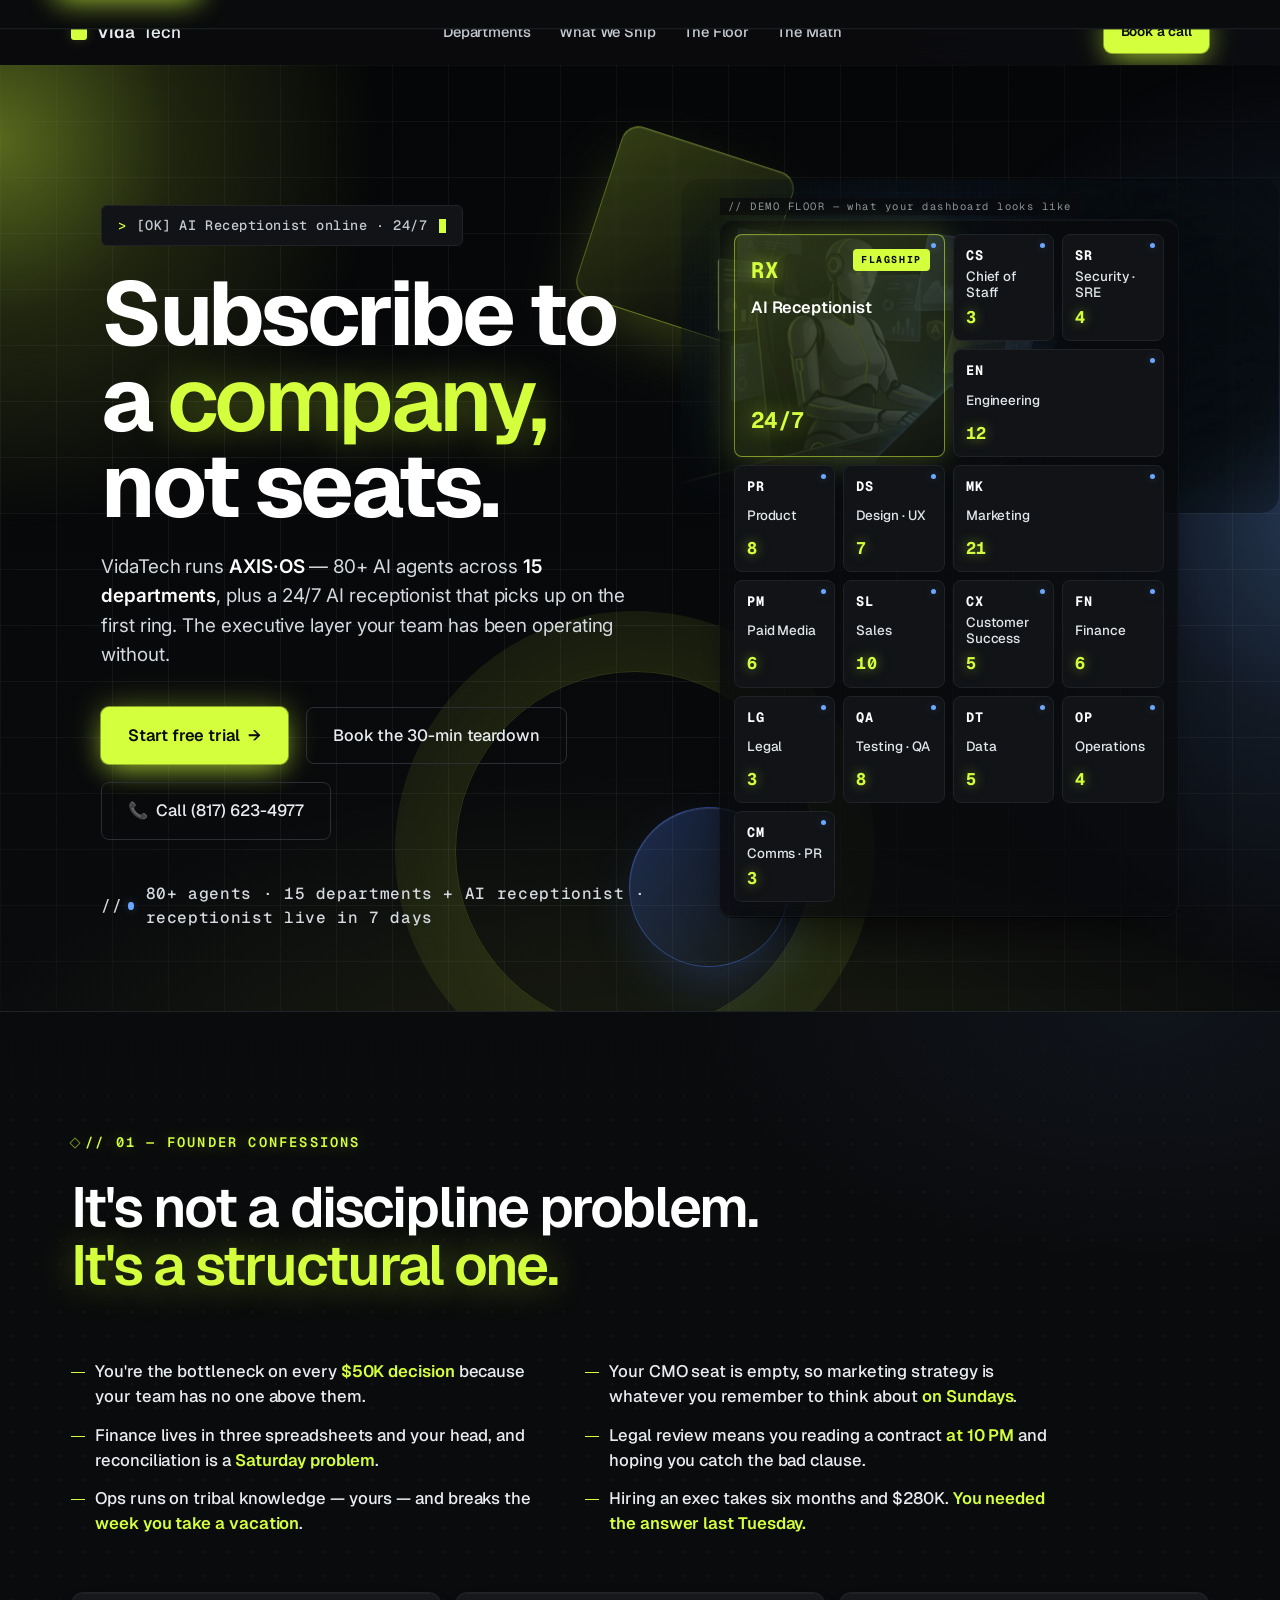
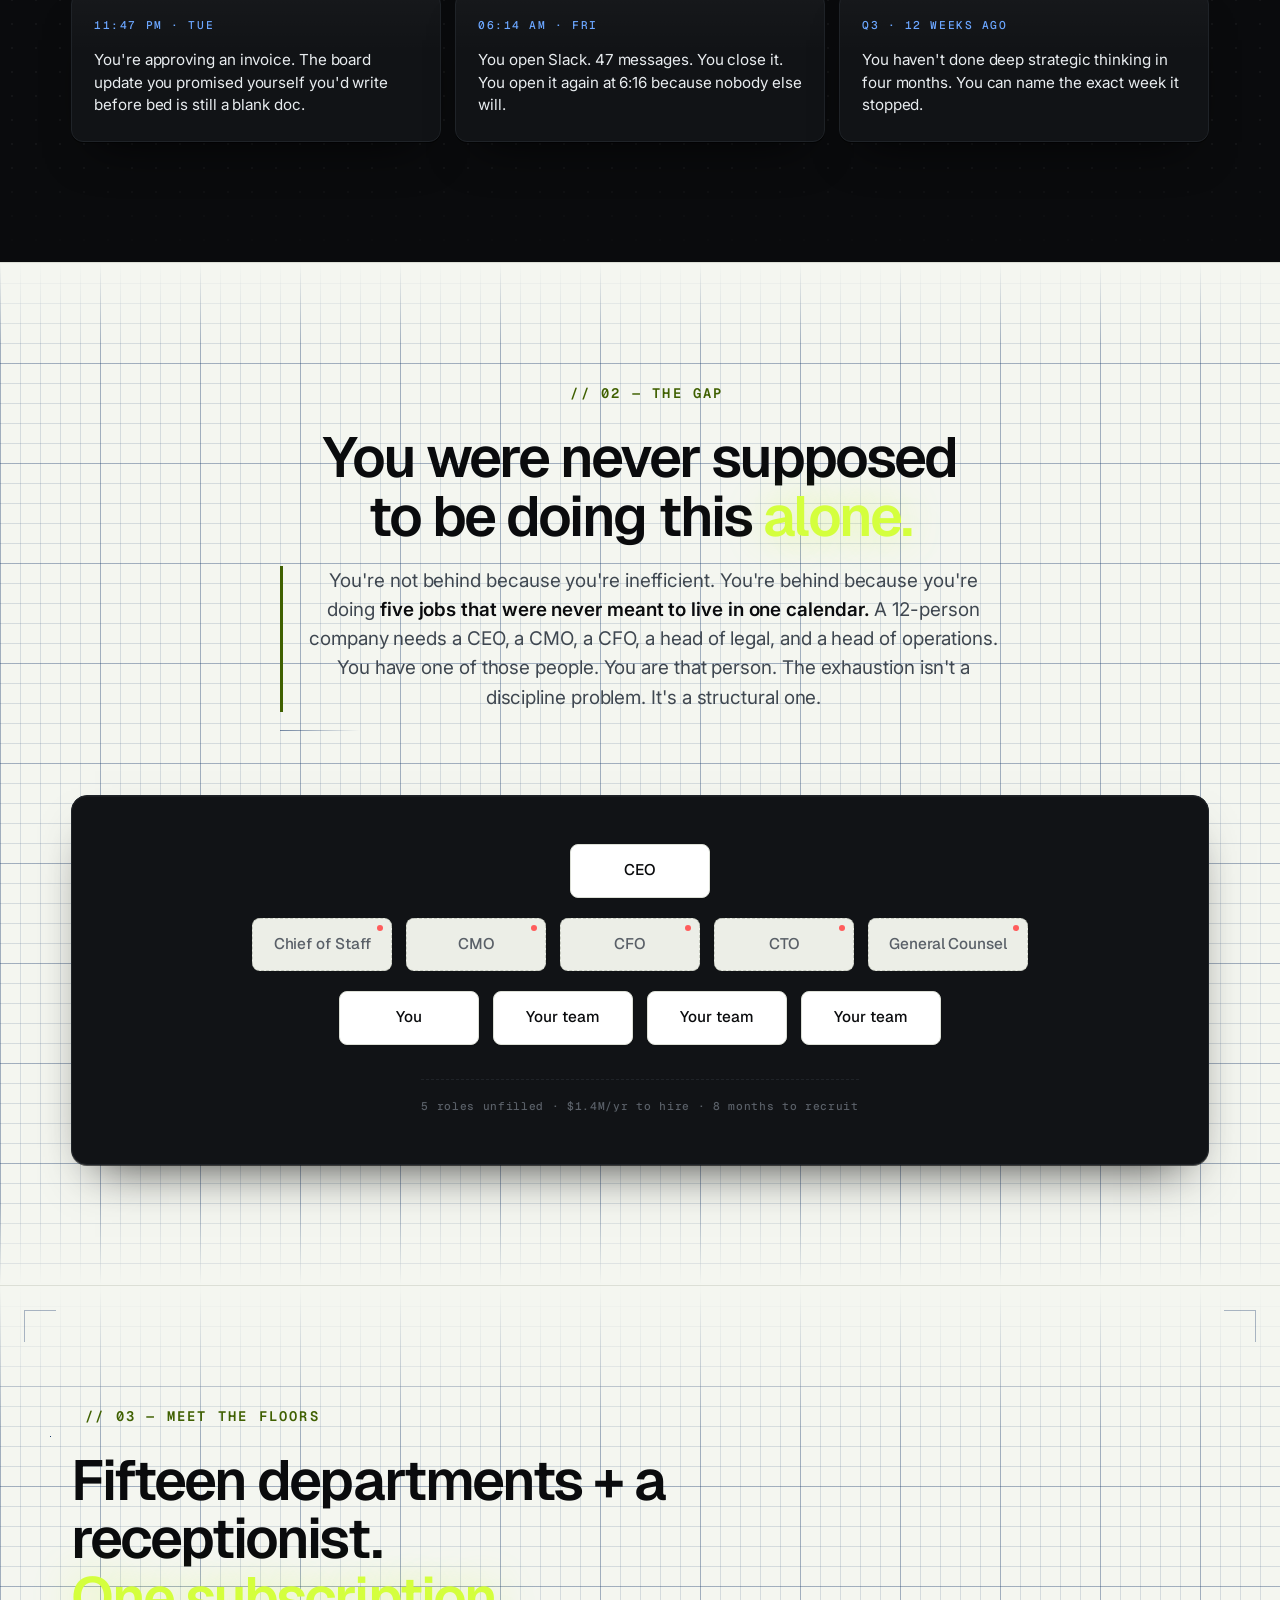
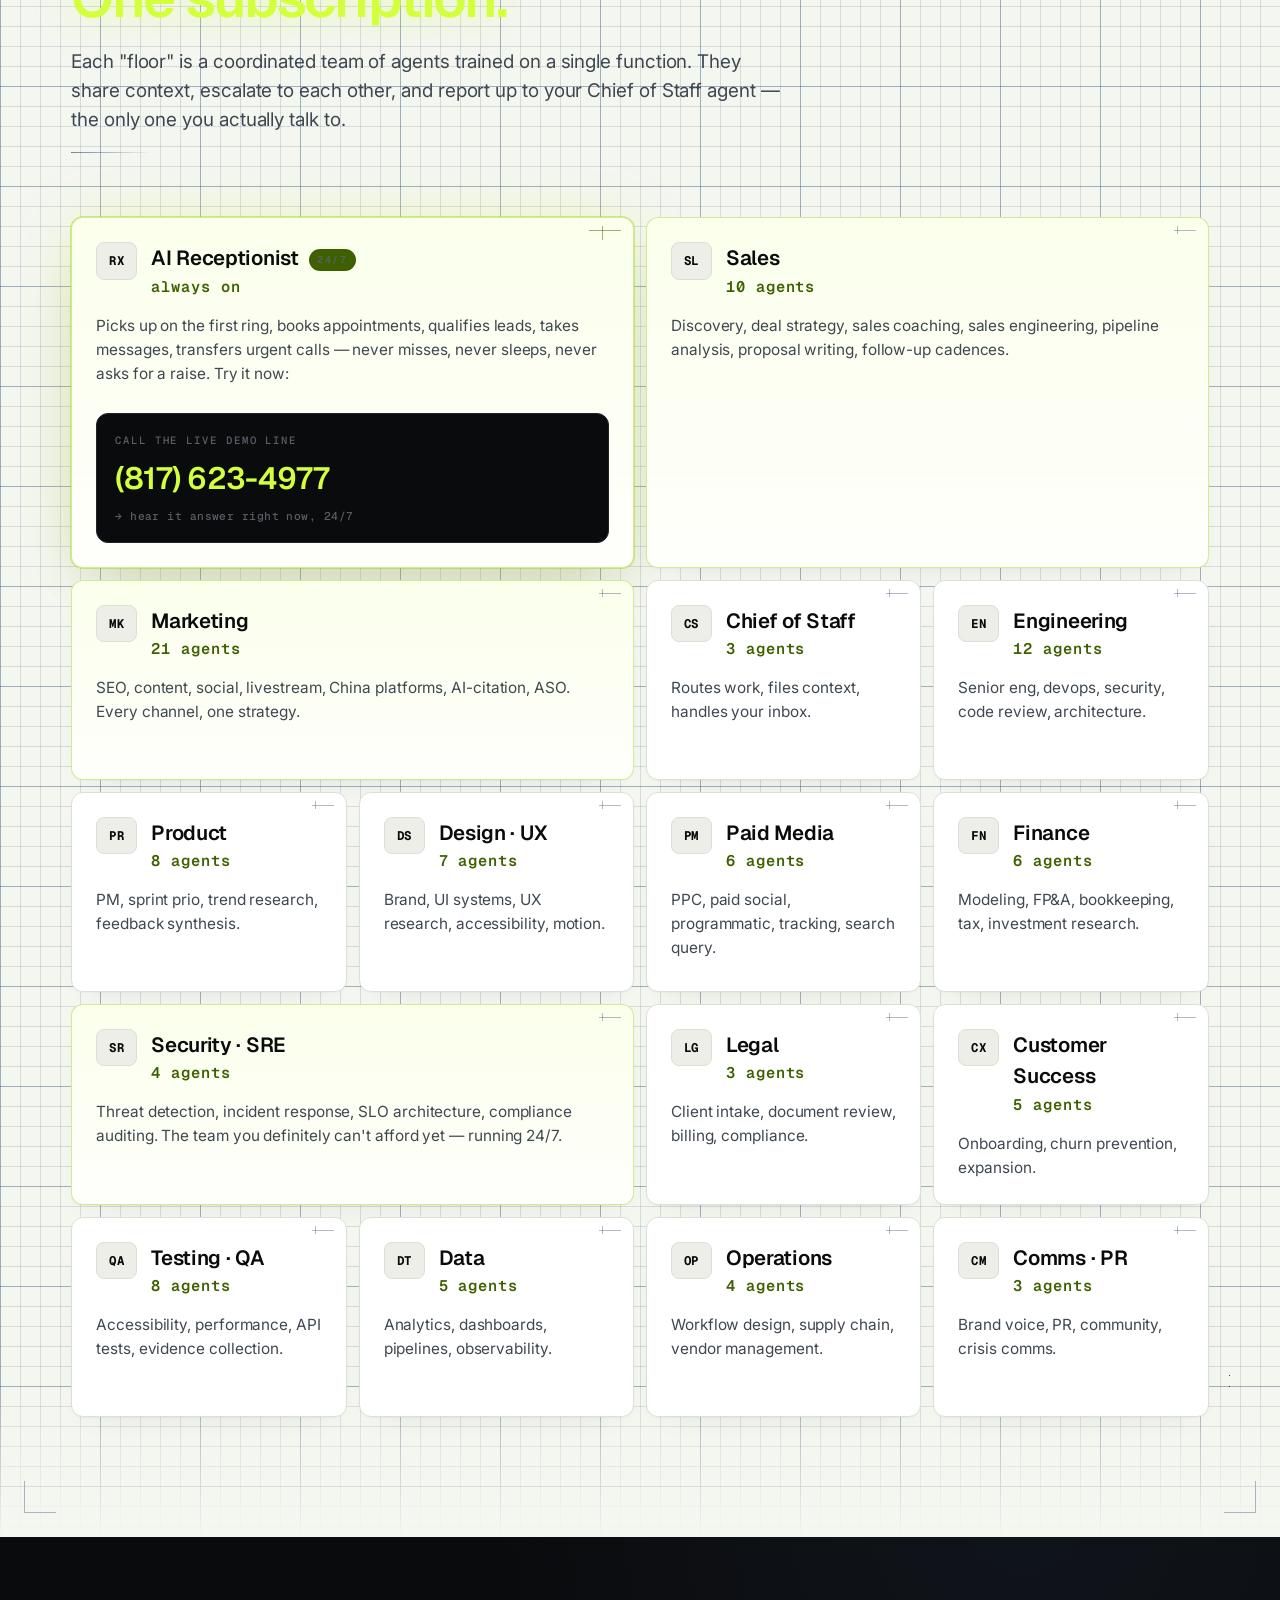
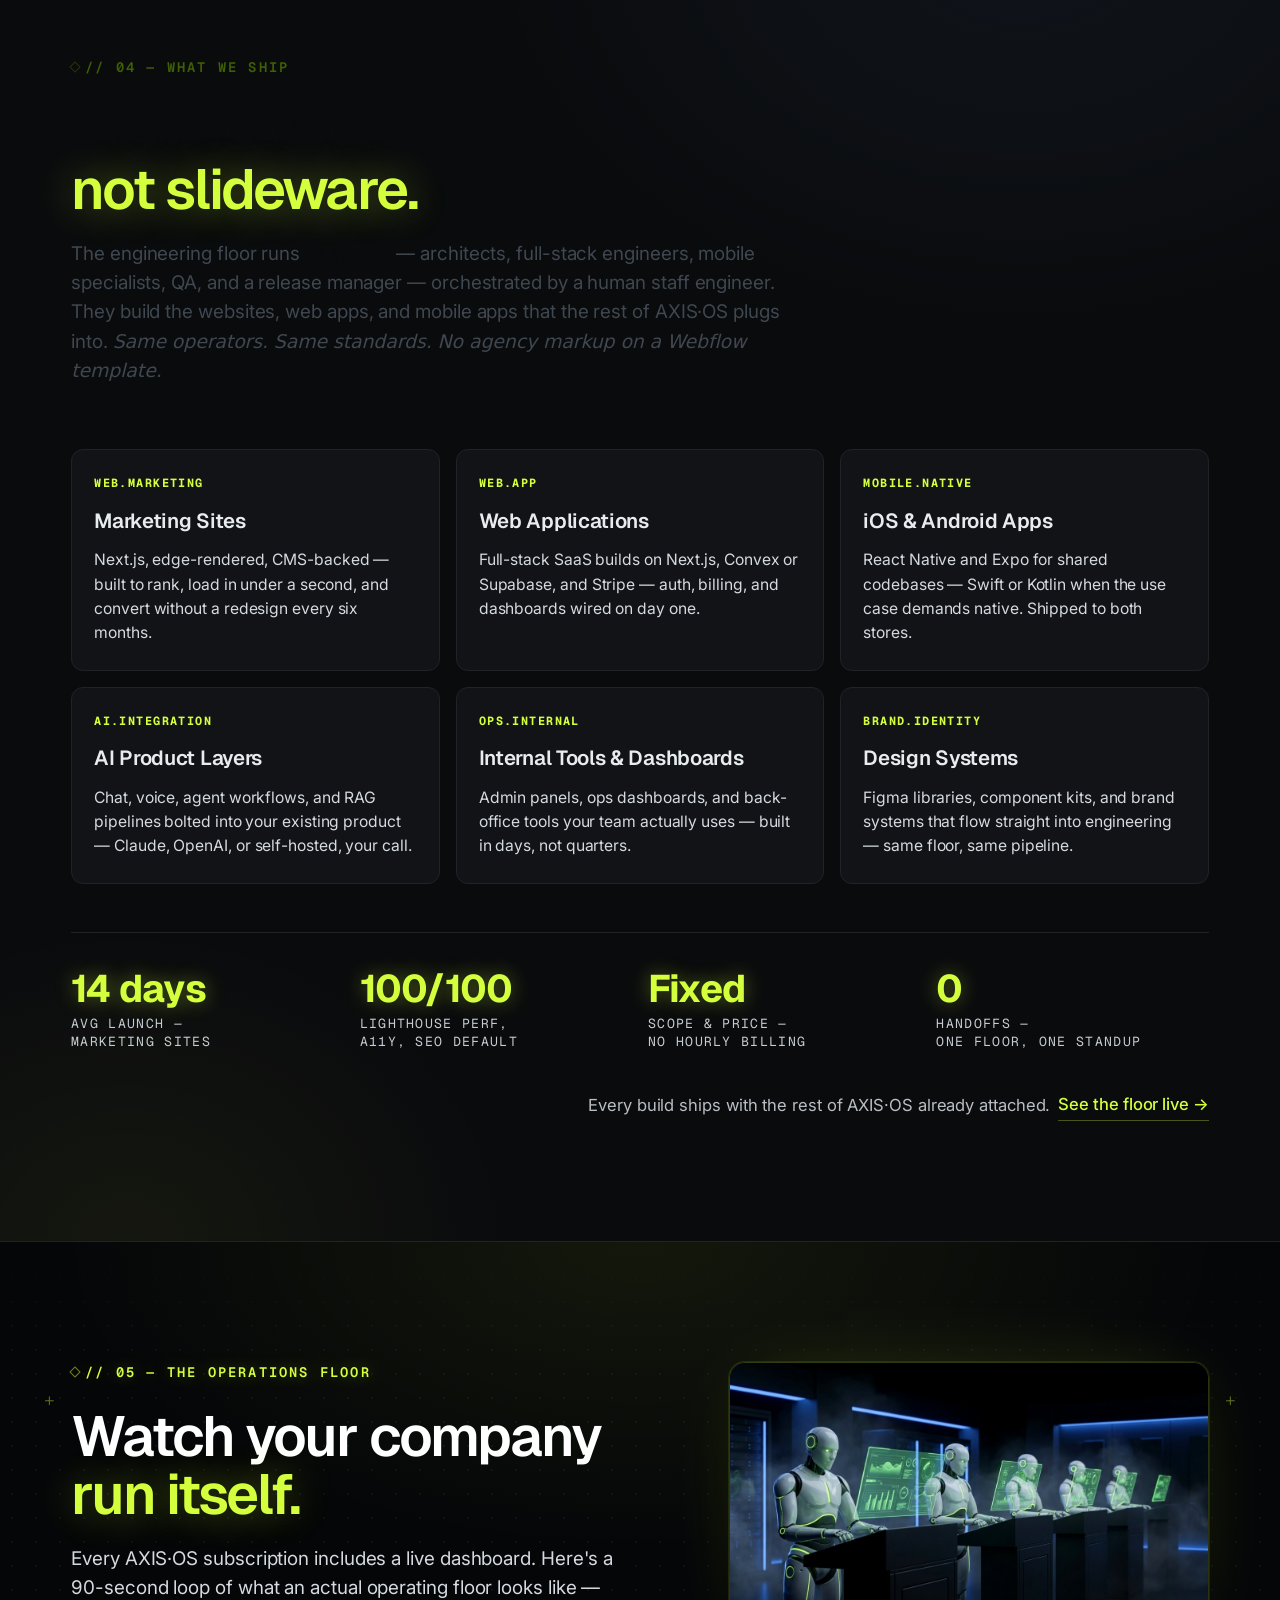
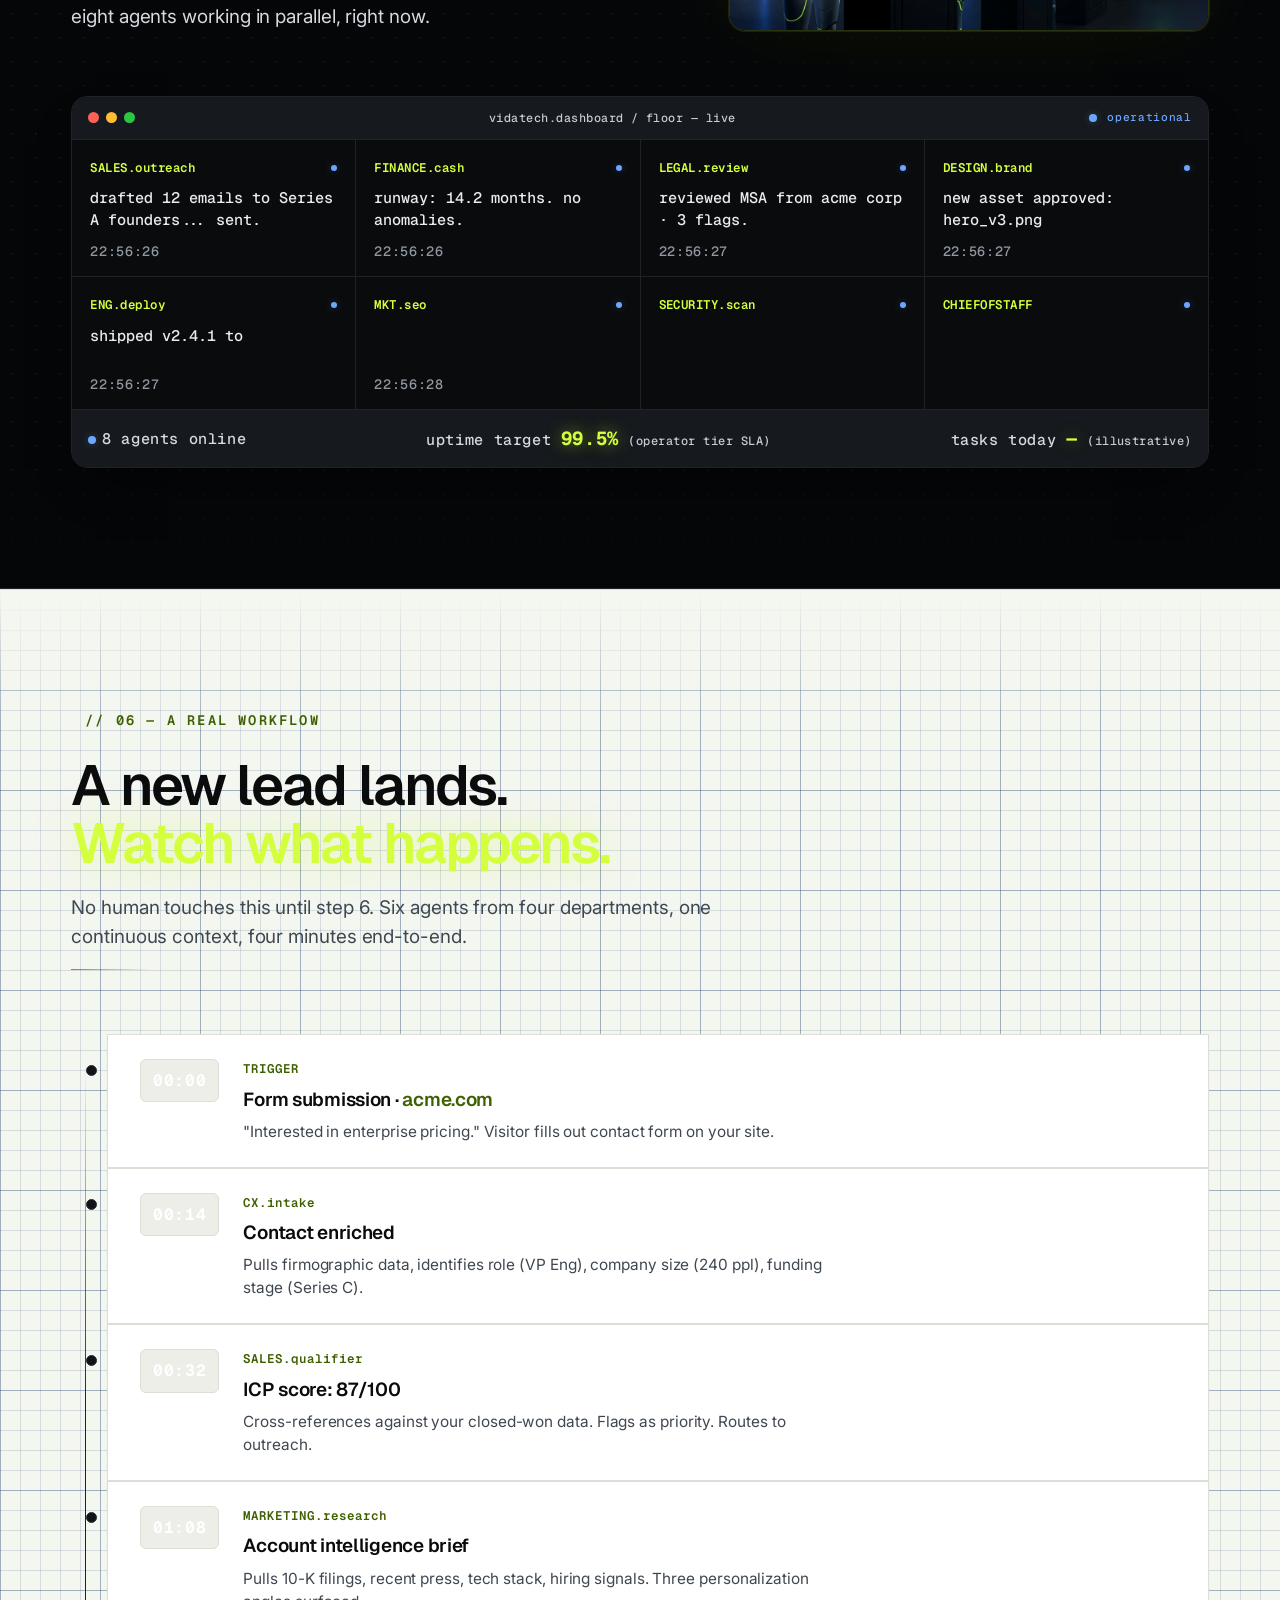
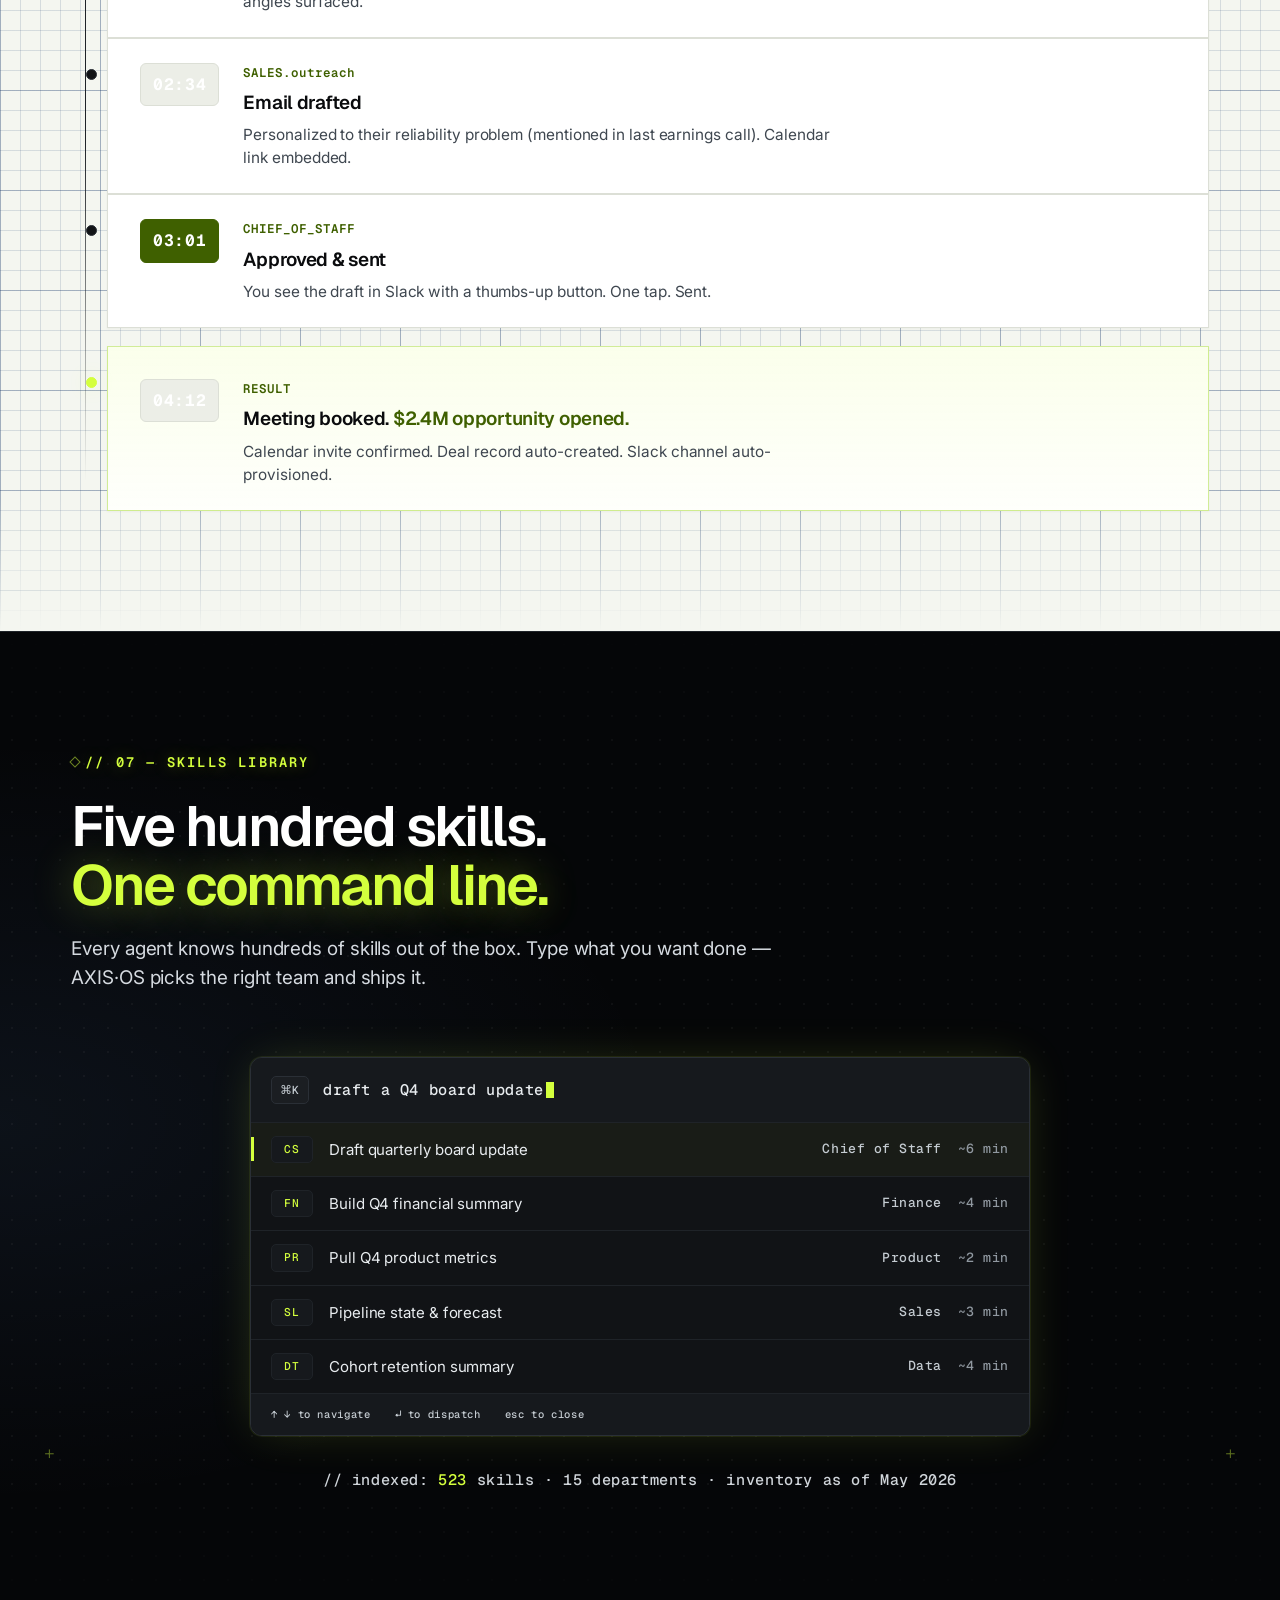
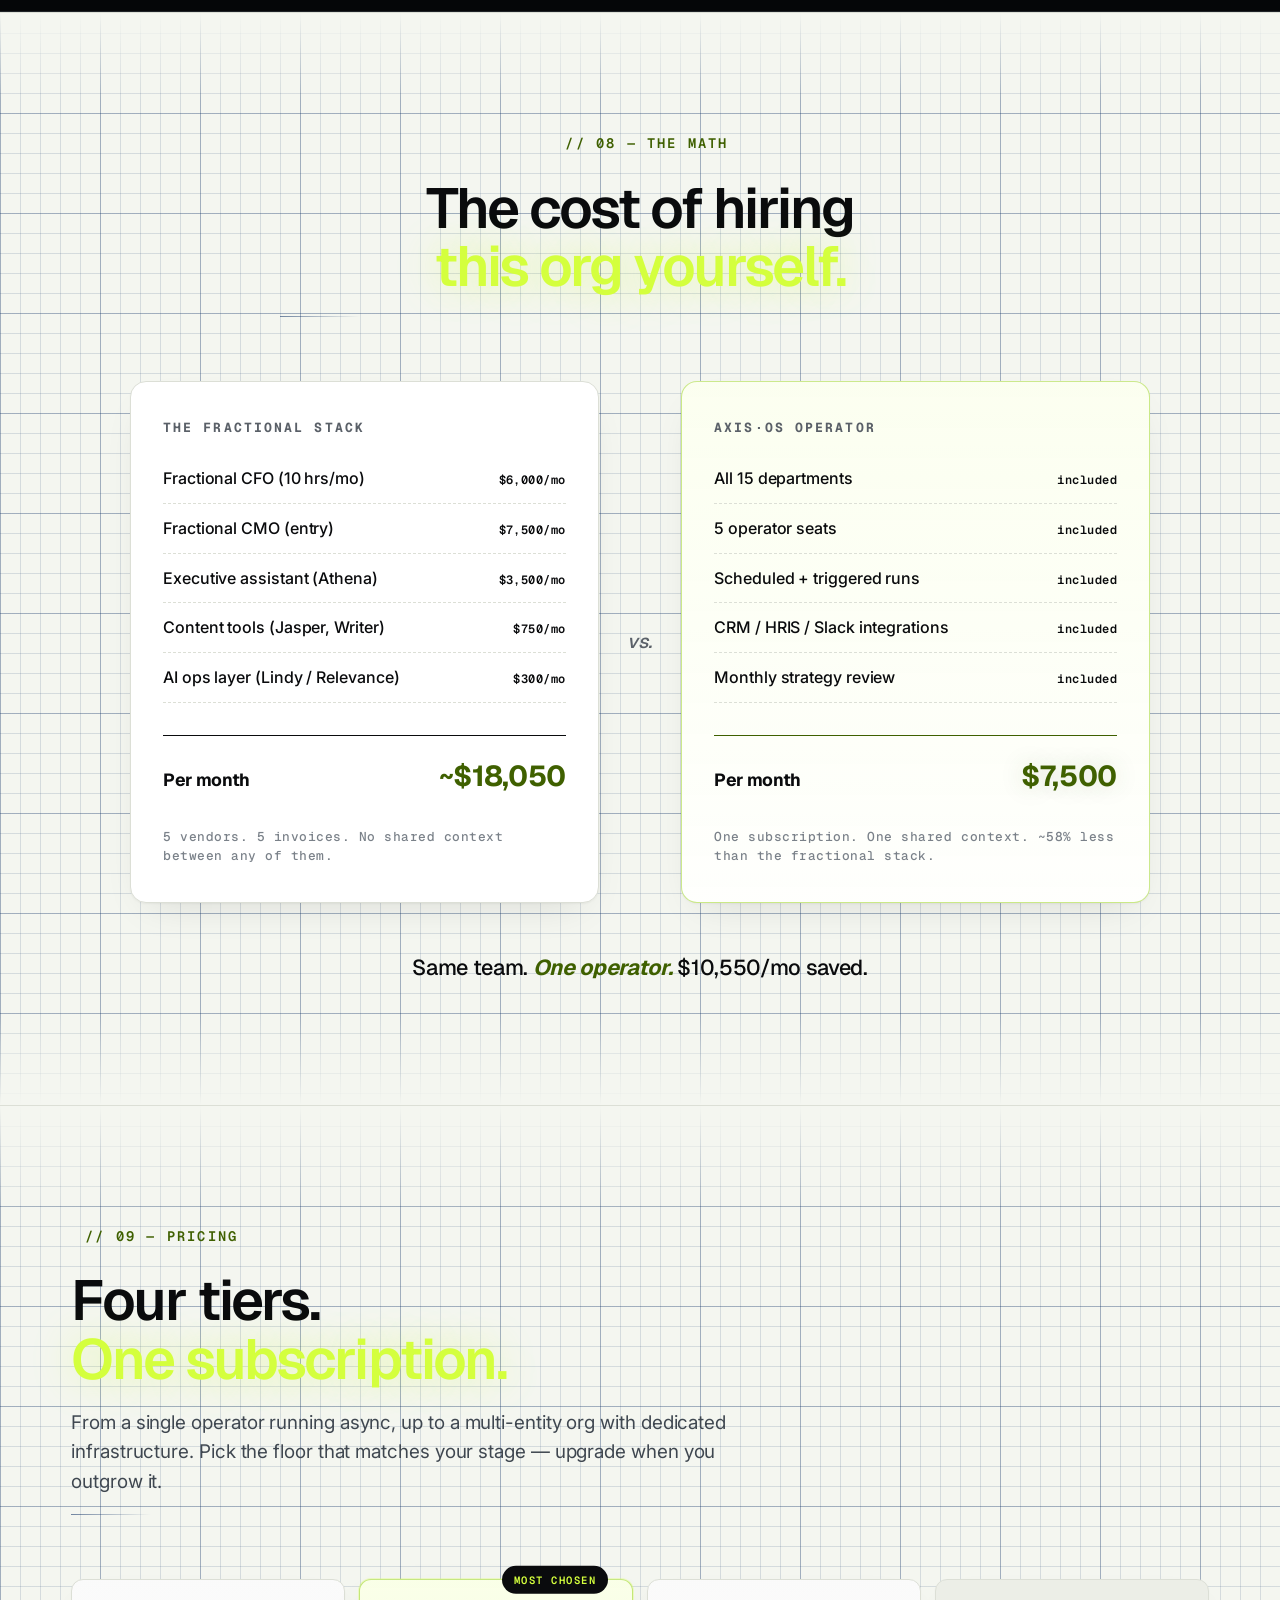
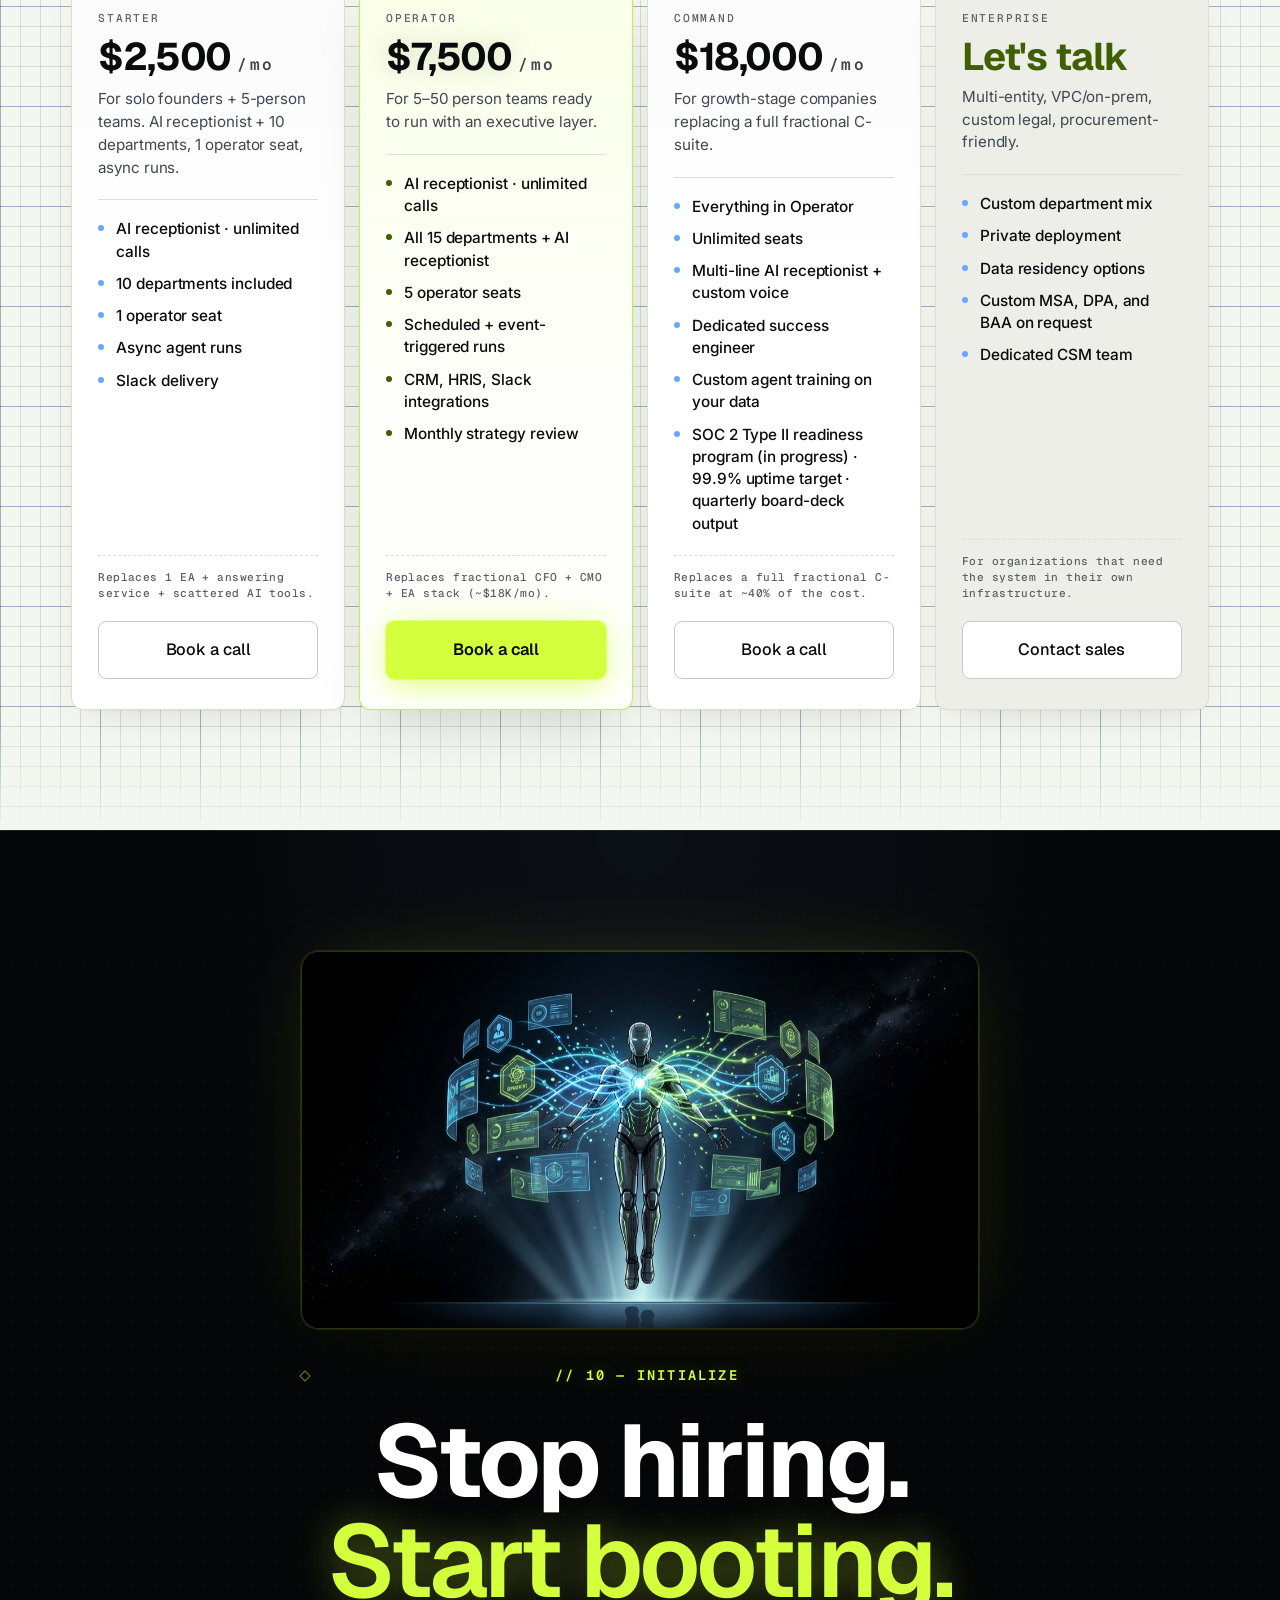
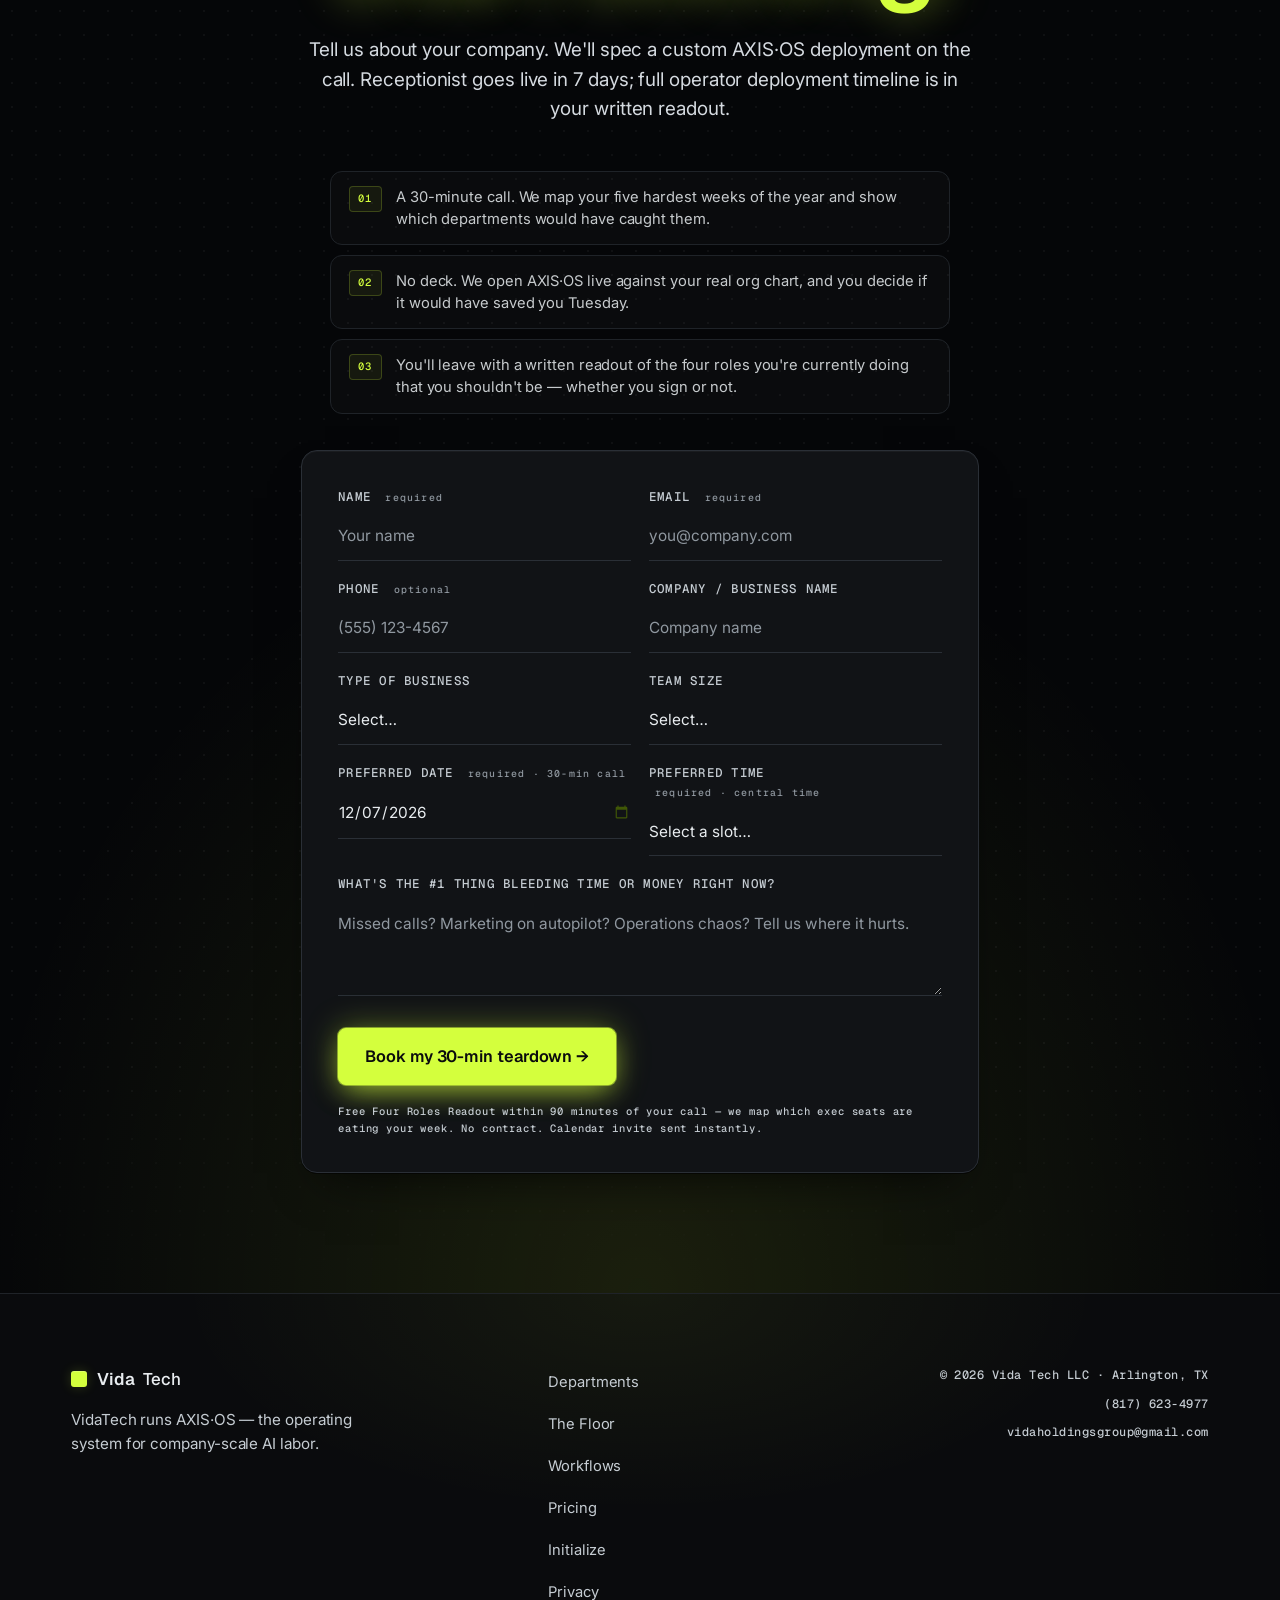
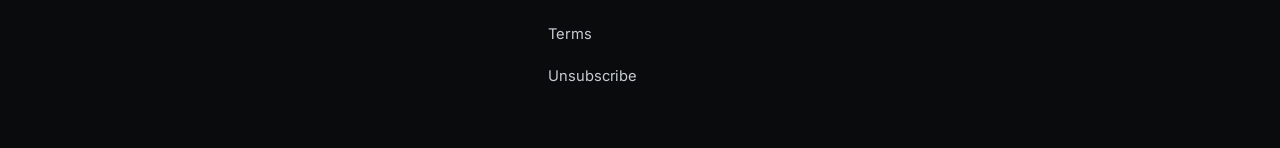
==== commit 107bd8bb: "v4 — POP MAX + bento grid POP across the board: - Display H1/H2 → font-weight 700, brighter white, l" ====
--- a/index.html
+++ b/index.html
@@ -23,9 +23,13 @@
 <link rel="preconnect" href="https://fonts.gstatic.com" crossorigin />
 <link rel="preconnect" href="https://challenges.cloudflare.com" />
 <link href="https://fonts.googleapis.com/css2?family=Geist:wght@400;500;600;700&family=Geist+Mono:wght@400;500;600&family=Inter:wght@400;500;600;700&display=swap" rel="stylesheet" />
-<link rel="stylesheet" href="style.css?v=v3pop" />
+<link rel="stylesheet" href="style.css?v=v4pop" />
 <link rel="icon" type="image/svg+xml" href="data:image/svg+xml,%3Csvg xmlns='http://www.w3.org/2000/svg' viewBox='0 0 32 32'%3E%3Crect width='32' height='32' rx='6' fill='%23D4FF3D'/%3E%3C/svg%3E" />
-<script src="https://challenges.cloudflare.com/turnstile/v0/api.js" async defer></script>
+<!-- Turnstile script intentionally omitted until a production site key is configured.
+     When ready: add <script src="https://challenges.cloudflare.com/turnstile/v0/api.js" async defer></script>
+     AND replace the data-sitekey on .cf-turnstile below with the real key from
+     dash.cloudflare.com → Turnstile → Add site. Server-side verification in
+     functions/api/contact.js already fails open when TURNSTILE_SECRET_KEY is unset. -->
 
 <script type="application/ld+json">
 {
@@ -319,11 +323,14 @@
       </p>
 
       <div class="hero__cta">
-        <a href="#initialize" class="btn btn--accent btn--lg" data-magnetic>
-          Book the 30-min teardown <span aria-hidden="true">→</span>
+        <a href="https://app.vidatech.org/signup" class="btn btn--accent btn--lg" data-magnetic rel="noopener">
+          Start free trial <span aria-hidden="true">→</span>
+        </a>
+        <a href="#initialize" class="btn btn--ghost btn--lg" data-magnetic>
+          Book the 30-min teardown
         </a>
         <a href="tel:+18176234977" class="btn btn--ghost btn--lg" data-magnetic aria-label="Call (817) 623-4977 — 24/7 AI receptionist demo line">
-          <span aria-hidden="true">📞</span> Call (817) 623-4977 — that voice IS the product
+          <span aria-hidden="true">📞</span> Call (817) 623-4977
         </a>
       </div>
 
@@ -550,7 +557,7 @@
 <section class="what-we-ship section" id="ship" aria-labelledby="ship-heading">
   <div class="container">
     <header class="section-head">
-      <div class="mono mono--mute eyebrow">// 03 — What we ship</div>
+      <div class="mono mono--mute eyebrow">// 04 — What we ship</div>
       <h2 id="ship-heading" class="display">Real software &mdash;<br /><em>not slideware.</em></h2>
       <p class="lede">The engineering floor runs <strong>12 agents</strong> &mdash; architects, full-stack engineers, mobile specialists, QA, and a release manager &mdash; orchestrated by a human staff engineer. They build the websites, web apps, and mobile apps that the rest of AXIS&middot;OS plugs into. <em>Same operators. Same standards. No agency markup on a Webflow template.</em></p>
     </header>
@@ -616,7 +623,7 @@
   <div class="container">
     <header class="section-head section-head--with-art">
       <div class="section-head__text">
-        <div class="mono mono--mute eyebrow">// 04 — The Operations Floor</div>
+        <div class="mono mono--mute eyebrow">// 05 — The Operations Floor</div>
         <h2 class="display">Watch your company<br /><em>run itself.</em></h2>
         <p class="lede">Every AXIS·OS subscription includes a live dashboard. Here's a 90-second loop of what an actual operating floor looks like — eight agents working in parallel, right now.</p>
       </div>
@@ -652,7 +659,7 @@
 <section class="workflows section" id="workflows">
   <div class="container">
     <header class="section-head">
-      <div class="mono mono--mute eyebrow">// 05 — A Real Workflow</div>
+      <div class="mono mono--mute eyebrow">// 06 — A Real Workflow</div>
       <h2 class="display">A new lead lands.<br /><em>Watch what happens.</em></h2>
       <p class="lede">No human touches this until step 6. Six agents from four departments, one continuous context, four minutes end-to-end.</p>
     </header>
@@ -722,7 +729,7 @@
 <section class="skills section" id="skills">
   <div class="container">
     <header class="section-head">
-      <div class="mono mono--mute eyebrow">// 06 — Skills Library</div>
+      <div class="mono mono--mute eyebrow">// 07 — Skills Library</div>
       <h2 class="display">Five hundred skills.<br /><em>One command line.</em></h2>
       <p class="lede">Every agent knows hundreds of skills out of the box. Type what you want done — AXIS·OS picks the right team and ships it.</p>
     </header>
@@ -754,7 +761,7 @@
 <section class="math section" id="math">
   <div class="container">
     <header class="section-head">
-      <div class="mono mono--mute eyebrow">// 07 — The Math</div>
+      <div class="mono mono--mute eyebrow">// 08 — The Math</div>
       <h2 class="display">The cost of hiring<br /><em>this org yourself.</em></h2>
     </header>
 
@@ -796,7 +803,7 @@
 <section class="pricing section" id="pricing" aria-labelledby="pricing-heading">
   <div class="container">
     <header class="section-head">
-      <div class="mono mono--mute eyebrow">// 06.5 — Pricing</div>
+      <div class="mono mono--mute eyebrow">// 09 — Pricing</div>
       <h2 id="pricing-heading" class="display">Four tiers.<br /><em>One subscription.</em></h2>
       <p class="lede">From a single operator running async, up to a multi-entity org with dedicated infrastructure. Pick the floor that matches your stage — upgrade when you outgrow it.</p>
     </header>
@@ -880,7 +887,7 @@
 <section class="initialize section" id="initialize">
   <div class="container initialize__inner">
     <img class="section-art section-art--center" src="/assets/illustrations/initialize.jpg" alt="" aria-hidden="true" loading="lazy" decoding="async" width="1376" height="768" />
-    <div class="mono mono--mute eyebrow">// 08 — Initialize</div>
+    <div class="mono mono--mute eyebrow">// 10 — Initialize</div>
     <h2 class="display display--xl">Stop hiring.<br /><em>Start booting.</em></h2>
     <p class="lede">Tell us about your company. We'll spec a custom AXIS·OS deployment on the call. Receptionist goes live in 7 days; full operator deployment timeline is in your written readout.</p>
 
@@ -942,9 +949,11 @@
       </div>
       <label class="form__full" for="f-msg"><span class="mono mono--mute">WHAT'S THE #1 THING BLEEDING TIME OR MONEY RIGHT NOW?</span><textarea id="f-msg" name="message" rows="3" placeholder="Missed calls? Marketing on autopilot? Operations chaos? Tell us where it hurts." enterkeyhint="send"></textarea></label>
 
-      <!-- Cloudflare Turnstile — replace data-sitekey with the production site key from Cloudflare dashboard.
-           Falls back gracefully: if the widget is unconfigured, the server fails open per checkRateLimit/verifyTurnstile. -->
-      <div class="cf-turnstile" data-sitekey="YOUR_TURNSTILE_SITE_KEY" data-theme="dark" data-callback="onTurnstileSuccess" data-error-callback="onTurnstileError" data-size="flexible"></div>
+      <!-- Cloudflare Turnstile — disabled until production site key is configured.
+           To re-enable: re-add the api.js script in <head>, then replace data-sitekey below with the real key
+           and uncomment the wrapping div. Server-side enforcement in functions/api/contact.js fails open until then.
+      <div class="cf-turnstile" data-sitekey="REPLACE_WITH_REAL_KEY" data-theme="dark" data-callback="onTurnstileSuccess" data-error-callback="onTurnstileError" data-size="flexible"></div>
+      -->
 
       <div class="form__submit-row">
         <button type="submit" class="btn btn--accent btn--lg" data-magnetic id="formSubmit">
@@ -990,6 +999,6 @@
   </div>
 </footer>
 
-<script src="script.js?v=v3pop"></script>
+<script src="script.js?v=v4pop"></script>
 </body>
 </html>
--- a/style.css
+++ b/style.css
@@ -2524,3 +2524,354 @@
 .hero.is-off-screen .hero__right::before{
   animation-play-state: paused;
 }
+
+/* ═══════════════════════════════════════════════════
+   v4 — POP MAX + BENTO GRID
+   Bigger, bolder, brighter. Hero tile grid → bento.
+═══════════════════════════════════════════════════ */
+
+:root{
+  --text-mute: #C5CCD2;          /* was #A2A9B0 — bump again to ~9:1 */
+  --text-dim:  #9098A0;          /* was #7A8189 */
+  --accent-bright: #E0FF5C;      /* even brighter lime for headlines on dark */
+}
+
+/* ── DISPLAY HEADLINES POP ── */
+.display{
+  font-weight:600 !important;
+  letter-spacing:-0.035em !important;
+  color:#FFFFFF !important;
+}
+.display em{
+  color:var(--accent) !important;
+  font-weight:600 !important;
+  text-shadow:0 0 40px rgba(212,255,61,0.4);
+}
+.display--hero{
+  font-size:clamp(3.2rem, 7vw, 6.4rem) !important;
+  font-weight:700 !important;
+  line-height:0.96 !important;
+  letter-spacing:-0.04em !important;
+}
+.display--xl{
+  font-size:clamp(3.6rem, 8vw, 7rem) !important;
+  font-weight:700 !important;
+}
+
+/* Paper sections — H2 ink jet-black + larger */
+.gap .display, .departments .display, .workflows .display,
+.math .display, .pricing .display, .what-we-ship .display{
+  color:var(--ink) !important;
+  font-weight:600 !important;
+}
+
+/* ── LEDE POPPING ── */
+.lede{
+  font-size:1.18rem !important;
+  line-height:1.55 !important;
+  color:#D5DAE0 !important;
+  font-weight:400;
+}
+.lede strong{
+  color:#FFFFFF !important;
+  font-weight:600;
+}
+
+/* Paper section lede */
+.gap .lede, .departments .lede, .workflows .lede,
+.math .lede, .pricing .lede, .what-we-ship .lede{
+  color:#3F4750 !important;
+}
+.gap .lede strong, .departments .lede strong, .workflows .lede strong,
+.math .lede strong, .pricing .lede strong, .what-we-ship .lede strong{
+  color:var(--ink) !important;
+  font-weight:600;
+}
+
+/* ── EYEBROW LABELS — bigger + glow ── */
+.eyebrow{
+  font-size:.86rem !important;
+  letter-spacing:.16em !important;
+  font-weight:600 !important;
+  color:var(--accent) !important;
+  text-transform:uppercase;
+  text-shadow:0 0 16px rgba(212,255,61,0.35);
+}
+/* Paper-section eyebrow stays deep-lime for AA contrast */
+.gap .eyebrow, .departments .eyebrow, .workflows .eyebrow,
+.math .eyebrow, .pricing .eyebrow, .what-we-ship .eyebrow{
+  color:var(--accent-deep-on-paper) !important;
+  text-shadow:none;
+}
+
+/* ── BIG NUMBERS POPPING ── */
+.tile-mini__count{
+  font-size:1.05rem !important;
+  font-weight:700 !important;
+  color:var(--accent) !important;
+  text-shadow:0 0 12px rgba(212,255,61,0.5);
+}
+.tile-mini__sym{
+  font-size:.85rem !important;
+  font-weight:700 !important;
+  color:#FFFFFF !important;
+}
+.tile-mini__lbl{
+  font-size:.84rem !important;
+  font-weight:500 !important;
+  color:#E0E5EA !important;
+}
+
+.dept__count{
+  font-size:.96rem !important;
+  font-weight:600 !important;
+  color:var(--accent-deep-on-paper) !important;
+}
+.dept__sym{
+  font-size:.78rem !important;
+  font-weight:700;
+}
+.dept__name{
+  font-size:1.28rem !important;
+  font-weight:600 !important;
+  letter-spacing:-0.015em;
+}
+.dept__copy{
+  font-size:.96rem !important;
+  color:#3F4750 !important;
+  line-height:1.55 !important;
+}
+
+/* Ops floor — biggest number pop */
+.ops__footer{
+  font-size:.95rem !important;
+  color:#D5DAE0 !important;
+  font-weight:500;
+}
+.ops__footer .accent-text,
+#tasksToday{
+  font-size:1.18rem !important;
+  font-weight:700 !important;
+  color:var(--accent) !important;
+  text-shadow:0 0 16px rgba(212,255,61,0.5);
+}
+.ops__cell-time{
+  font-size:.84rem !important;
+  font-weight:500;
+  color:#9098A0 !important;
+}
+.ops__cell-body{
+  font-size:.95rem !important;
+  color:#E8ECEF !important;
+}
+.ops__cell-head .mono{
+  font-size:.78rem !important;
+  font-weight:600;
+  color:var(--accent) !important;
+}
+
+/* Flow steps */
+.flow__sym{
+  font-size:1.02rem !important;
+  font-weight:700 !important;
+  color:#FFFFFF !important;
+}
+.flow__agent{
+  font-size:.78rem !important;
+  font-weight:600;
+  color:var(--accent-deep-on-paper) !important;
+}
+.flow__step h3{
+  font-size:1.18rem !important;
+  font-weight:600;
+}
+.flow__step p{
+  font-size:.96rem !important;
+  color:#3F4750 !important;
+}
+
+/* Ledger / Math */
+.ledger__title{
+  font-size:.82rem !important;
+  font-weight:700 !important;
+  letter-spacing:.16em;
+  color:var(--ink-mute) !important;
+}
+.ledger__col li{
+  font-size:1rem !important;
+}
+.ledger__col li > span:first-child{
+  color:var(--ink) !important;
+  font-weight:500;
+}
+.ledger__col li > span:last-child{
+  font-weight:600 !important;
+  color:var(--ink) !important;
+}
+.ledger__total{
+  font-size:1.1rem !important;
+  font-weight:700 !important;
+}
+.ledger__total span:last-child{
+  font-size:1.8rem !important;
+  color:var(--accent-deep-on-paper) !important;
+}
+.ledger__col--us .ledger__total span:last-child{
+  text-shadow:0 0 24px rgba(63,96,0,0.18);
+}
+.math__close{
+  font-size:1.35rem !important;
+  font-weight:500;
+}
+.math__close em{
+  font-weight:700 !important;
+  color:var(--accent-deep-on-paper) !important;
+}
+
+/* Pricing — POP the price */
+.tier__amount{
+  font-size:clamp(2.2rem, 3vw, 3rem) !important;
+  font-weight:700 !important;
+  letter-spacing:-0.03em;
+}
+.tier__per{
+  font-size:1rem !important;
+  font-weight:600 !important;
+  color:#3F4750 !important;
+}
+.tier__sub{
+  font-size:.95rem !important;
+  color:#3F4750 !important;
+  line-height:1.5;
+}
+.tier__features li{
+  font-size:.96rem !important;
+  font-weight:500;
+}
+.tier--featured .tier__amount{
+  text-shadow:0 0 24px rgba(63,96,0,0.2);
+}
+
+/* Hero meta — POP */
+.hero__meta{
+  font-size:1rem !important;
+  font-weight:500 !important;
+  color:#D5DAE0 !important;
+}
+
+/* Boot ticker — bigger */
+.ticker{
+  font-size:.85rem !important;
+  padding:9px 16px !important;
+}
+#bootText{font-weight:500}
+
+/* Ship-card numbers */
+.ship-stat__num{
+  font-size:clamp(2rem, 3vw, 2.8rem) !important;
+  font-weight:700 !important;
+  text-shadow:0 0 20px rgba(212,255,61,0.4);
+}
+.ship-stat__lbl{
+  font-size:.82rem !important;
+  color:#C5CCD2 !important;
+}
+.ship-card__name{
+  font-size:1.28rem !important;
+  font-weight:600 !important;
+}
+.ship-card__desc{
+  font-size:.98rem !important;
+  color:#D5DAE0 !important;
+  line-height:1.55;
+}
+.ship-card__label{
+  font-size:.74rem !important;
+  font-weight:700 !important;
+}
+
+/* CTA Button POP */
+.btn--accent{
+  font-weight:600 !important;
+  letter-spacing:-0.005em;
+  box-shadow:
+    0 0 0 1px rgba(212,255,61,0.5),
+    0 0 32px rgba(212,255,61,0.35),
+    0 12px 28px -8px rgba(212,255,61,0.6) !important;
+}
+.btn--accent:hover{
+  box-shadow:
+    0 0 0 1px rgba(212,255,61,0.6),
+    0 0 48px rgba(212,255,61,0.5),
+    0 16px 32px -8px rgba(212,255,61,0.7) !important;
+}
+
+/* ═══════════════════════════════════════════════════
+   BENTO GRID — Hero tile dashboard reimagined
+═══════════════════════════════════════════════════ */
+.hero__right .grid-tiles{
+  display:grid;
+  grid-template-columns:repeat(4, 1fr);
+  grid-auto-rows:auto;
+  gap:8px;
+  padding:14px;
+}
+/* AI Receptionist takes 2x2 — flagship hero tile */
+.tile-mini--hot{
+  grid-column:span 2;
+  grid-row:span 2;
+  background:linear-gradient(135deg, rgba(212,255,61,0.18), rgba(212,255,61,0.04)) !important;
+  border:1px solid rgba(212,255,61,0.5) !important;
+  padding:18px 16px !important;
+  position:relative;
+  box-shadow:
+    inset 0 1px 0 rgba(255,255,255,0.06),
+    0 0 32px rgba(212,255,61,0.25);
+}
+.tile-mini--hot .tile-mini__sym{
+  font-size:1.4rem !important;
+  color:var(--accent) !important;
+  text-shadow:0 0 16px rgba(212,255,61,0.6);
+}
+.tile-mini--hot .tile-mini__lbl{
+  font-size:1.02rem !important;
+  font-weight:600 !important;
+  margin-top:8px;
+  color:#FFFFFF !important;
+}
+.tile-mini--hot .tile-mini__count{
+  font-size:1.4rem !important;
+  font-weight:700 !important;
+  margin-top:auto;
+  color:var(--accent) !important;
+  text-shadow:0 0 20px rgba(212,255,61,0.5);
+}
+.tile-mini--hot::before{
+  content:"FLAGSHIP";
+  position:absolute;top:14px;right:14px;
+  font-family:var(--font-mono);font-size:.62rem;font-weight:700;
+  letter-spacing:0.16em;color:var(--canvas);
+  background:var(--accent);
+  padding:3px 8px;border-radius:4px;
+}
+
+/* Other tiles are simpler/smaller in bento */
+.tile-mini:not(.tile-mini--hot){
+  padding:10px 12px !important;
+  min-height:62px;
+  display:flex;flex-direction:column;justify-content:space-between;
+}
+
+/* Highlighted secondary tiles (Engineering, Marketing, Sales) get span 2 */
+.tile-mini[data-sym="EN"],
+.tile-mini[data-sym="MK"]{
+  grid-column:span 2;
+}
+
+/* Mobile bento: stack to 2-col with hot still 2x */
+@media (max-width:600px){
+  .hero__right .grid-tiles{grid-template-columns:repeat(2, 1fr)}
+  .tile-mini--hot{grid-column:span 2;grid-row:span 1}
+  .tile-mini[data-sym="EN"],
+  .tile-mini[data-sym="MK"]{grid-column:span 1}
+}
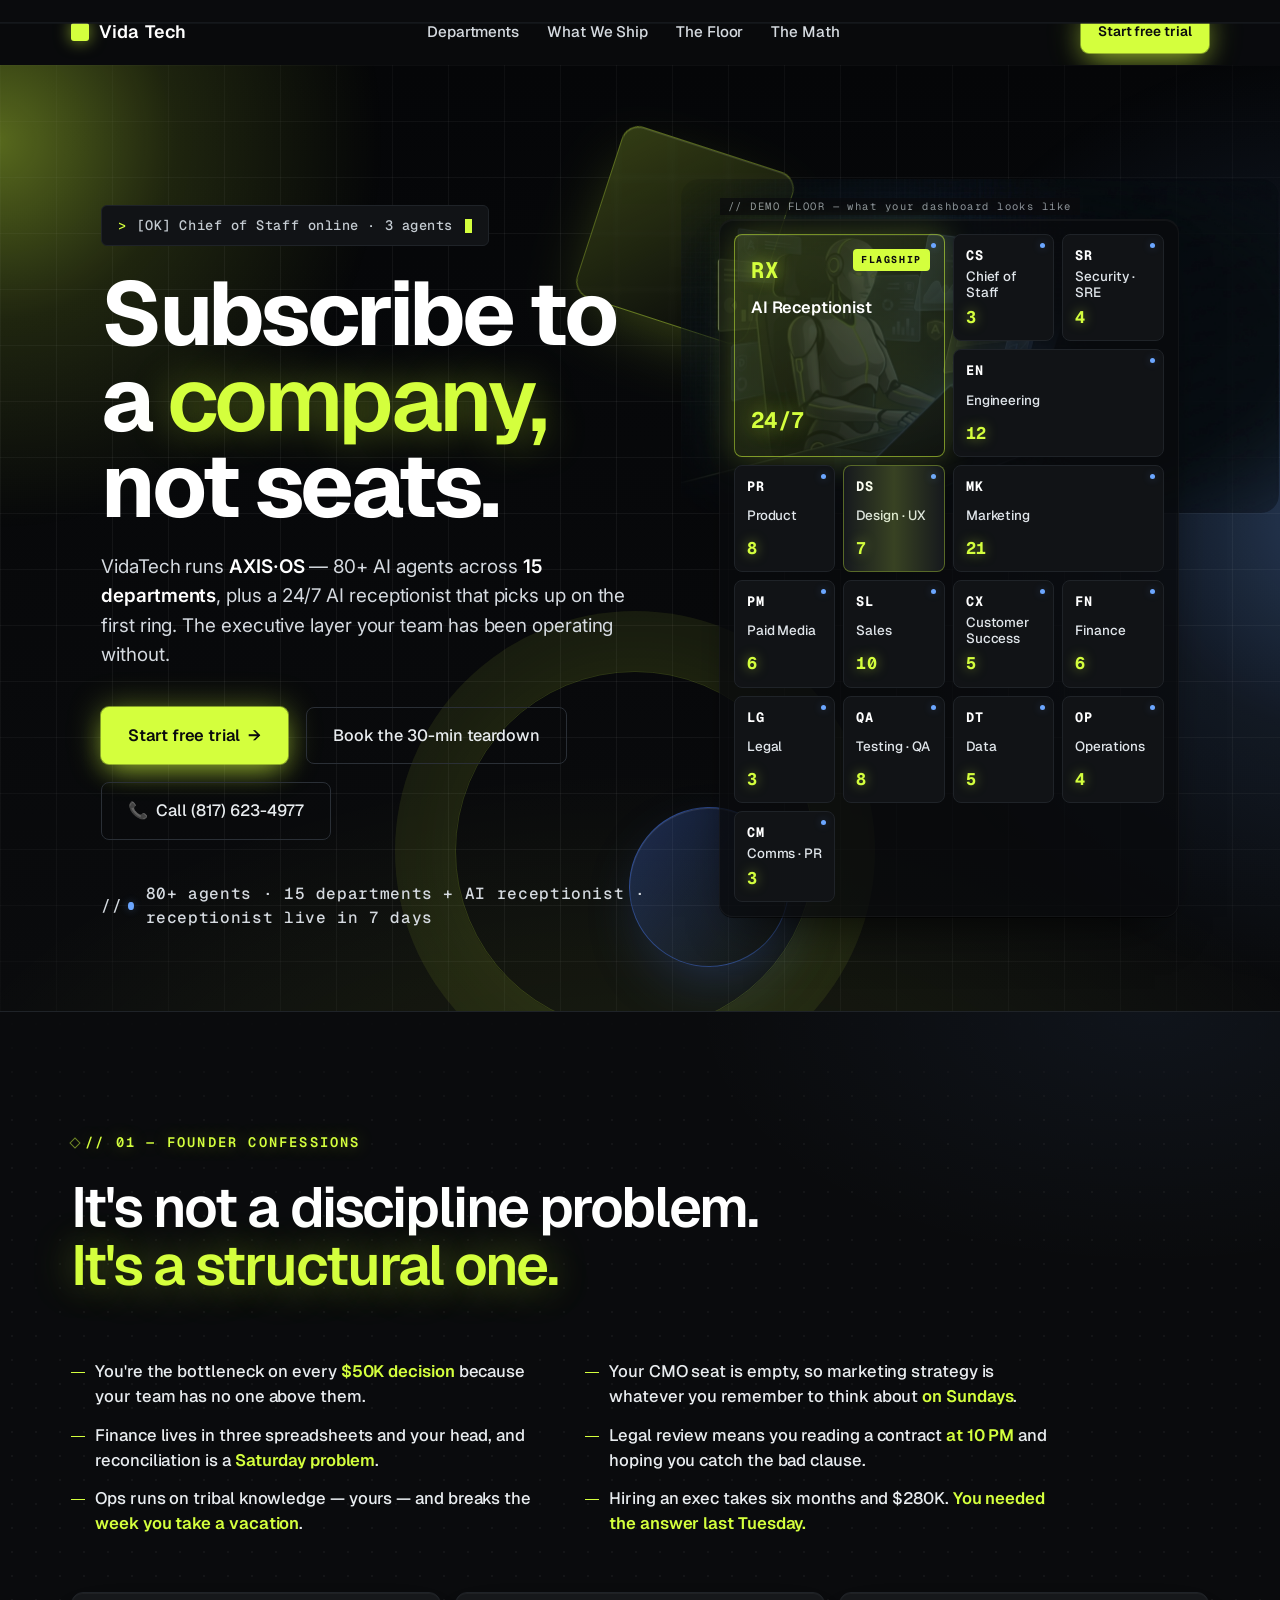
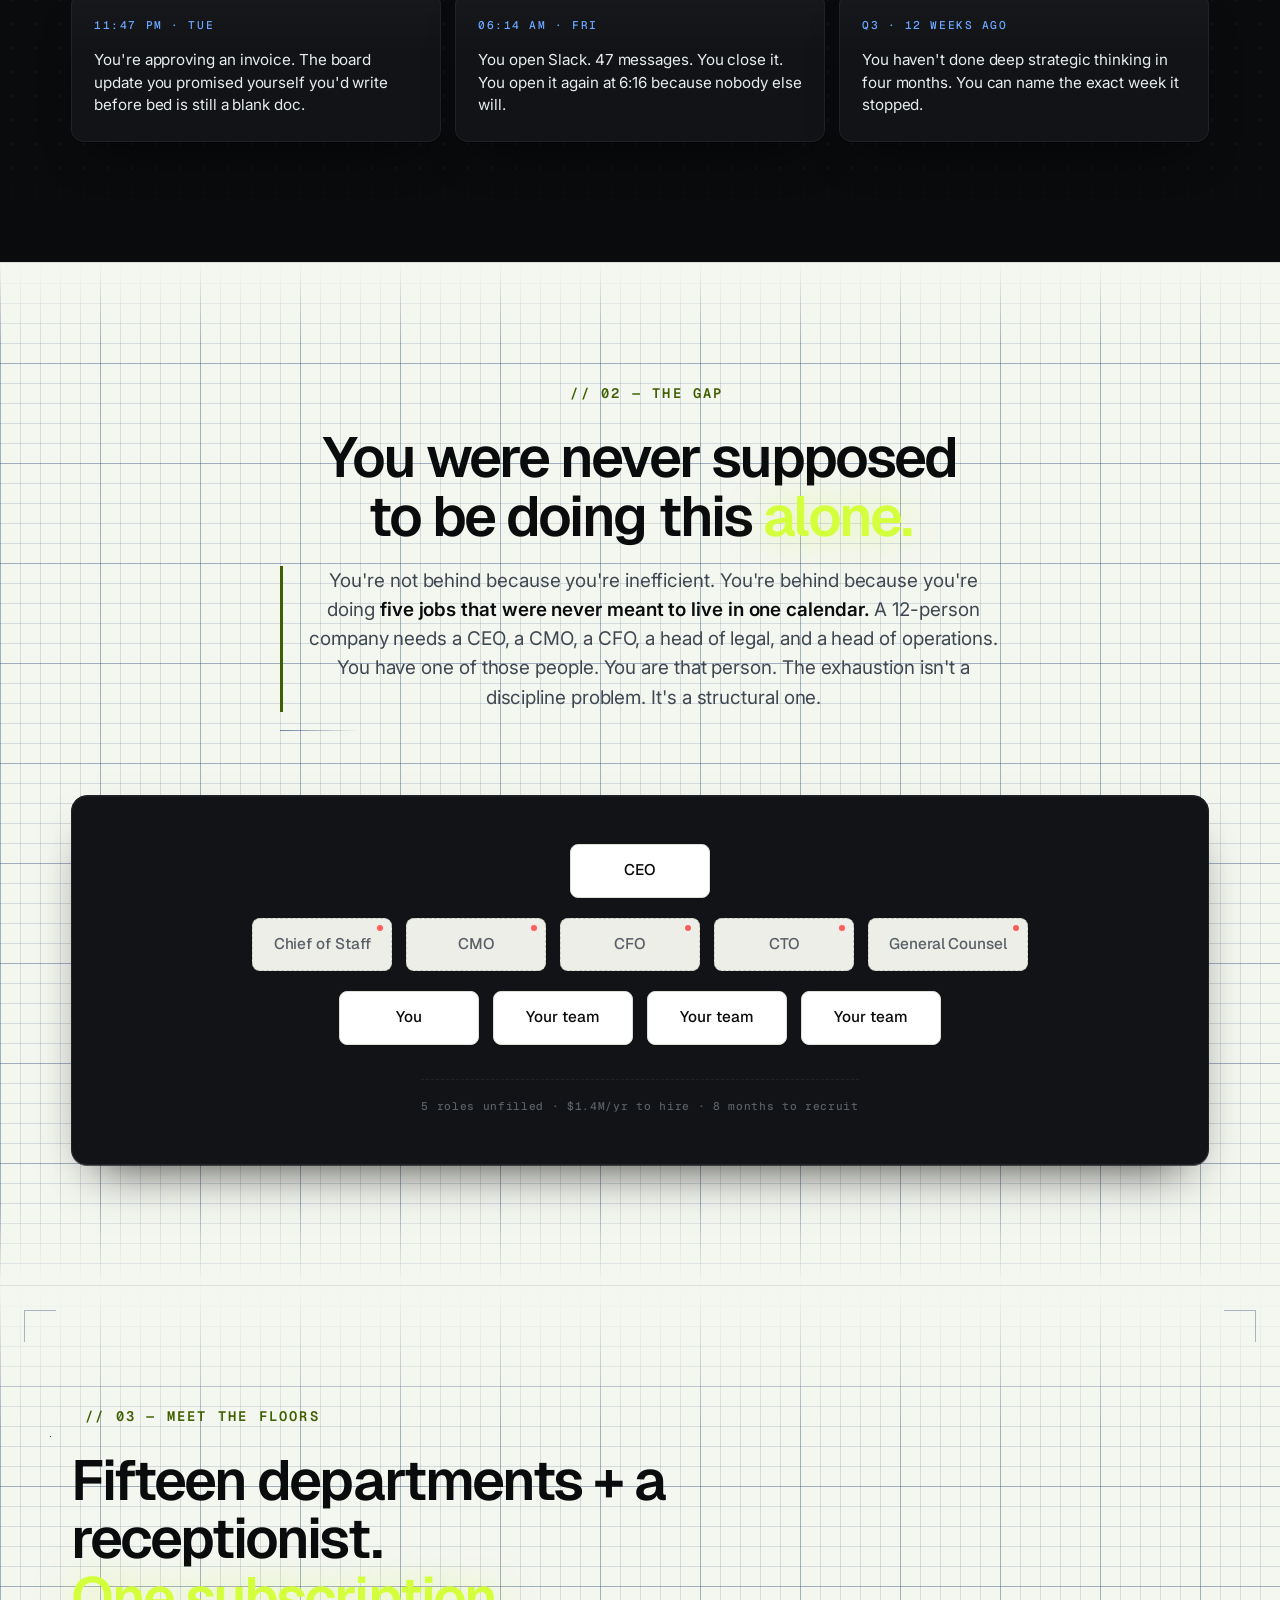
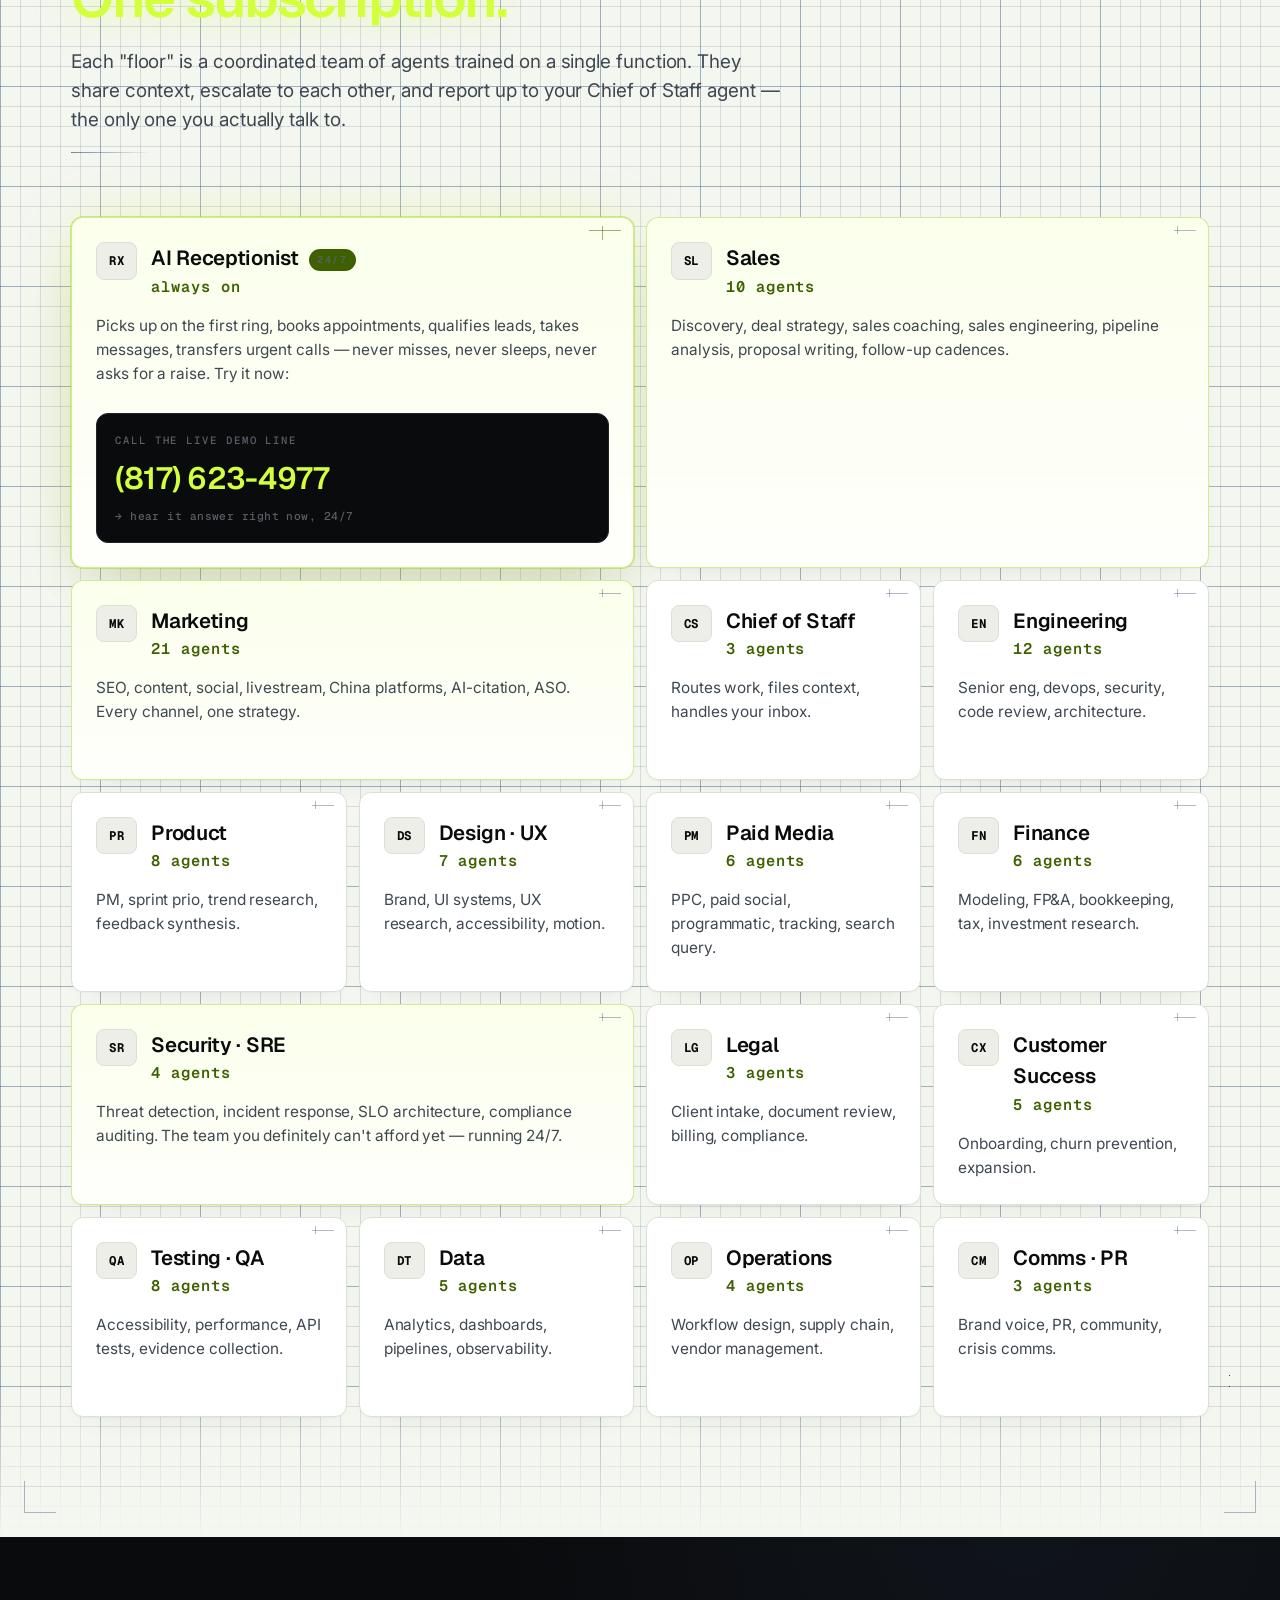
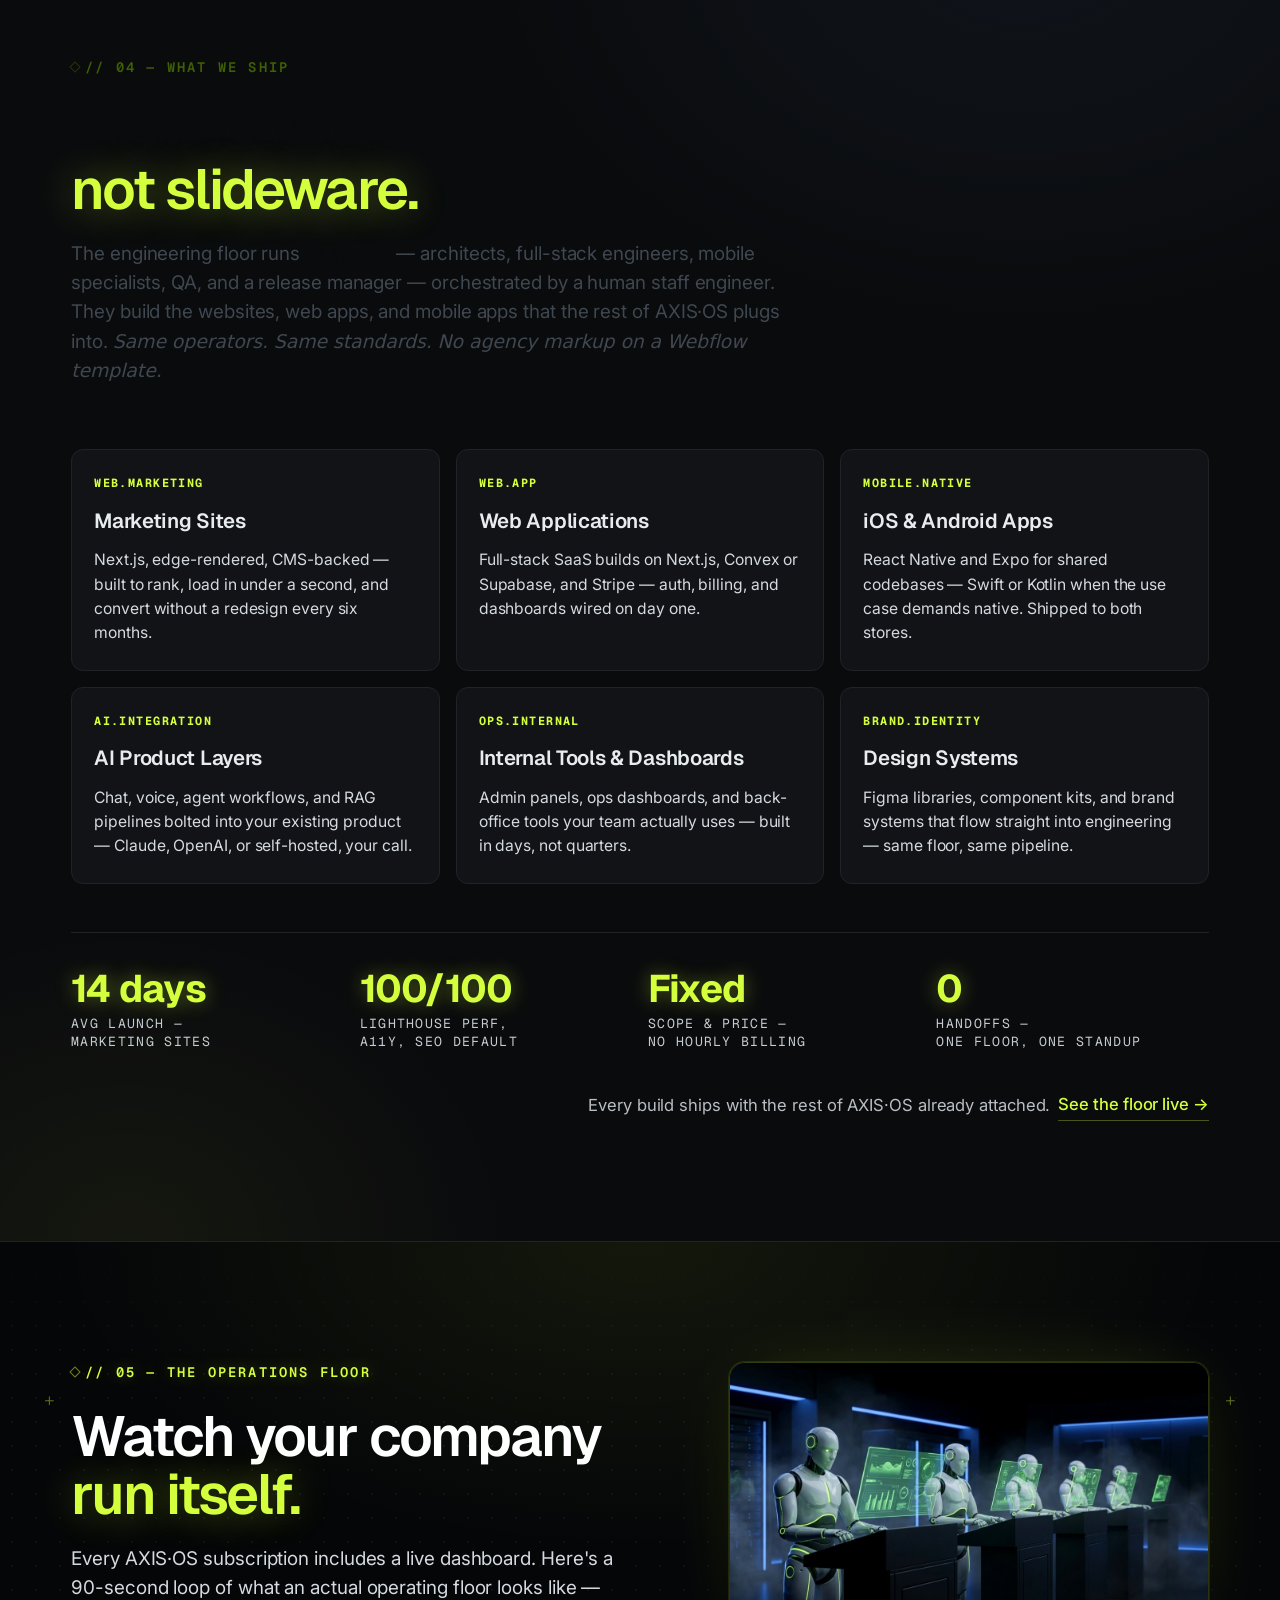
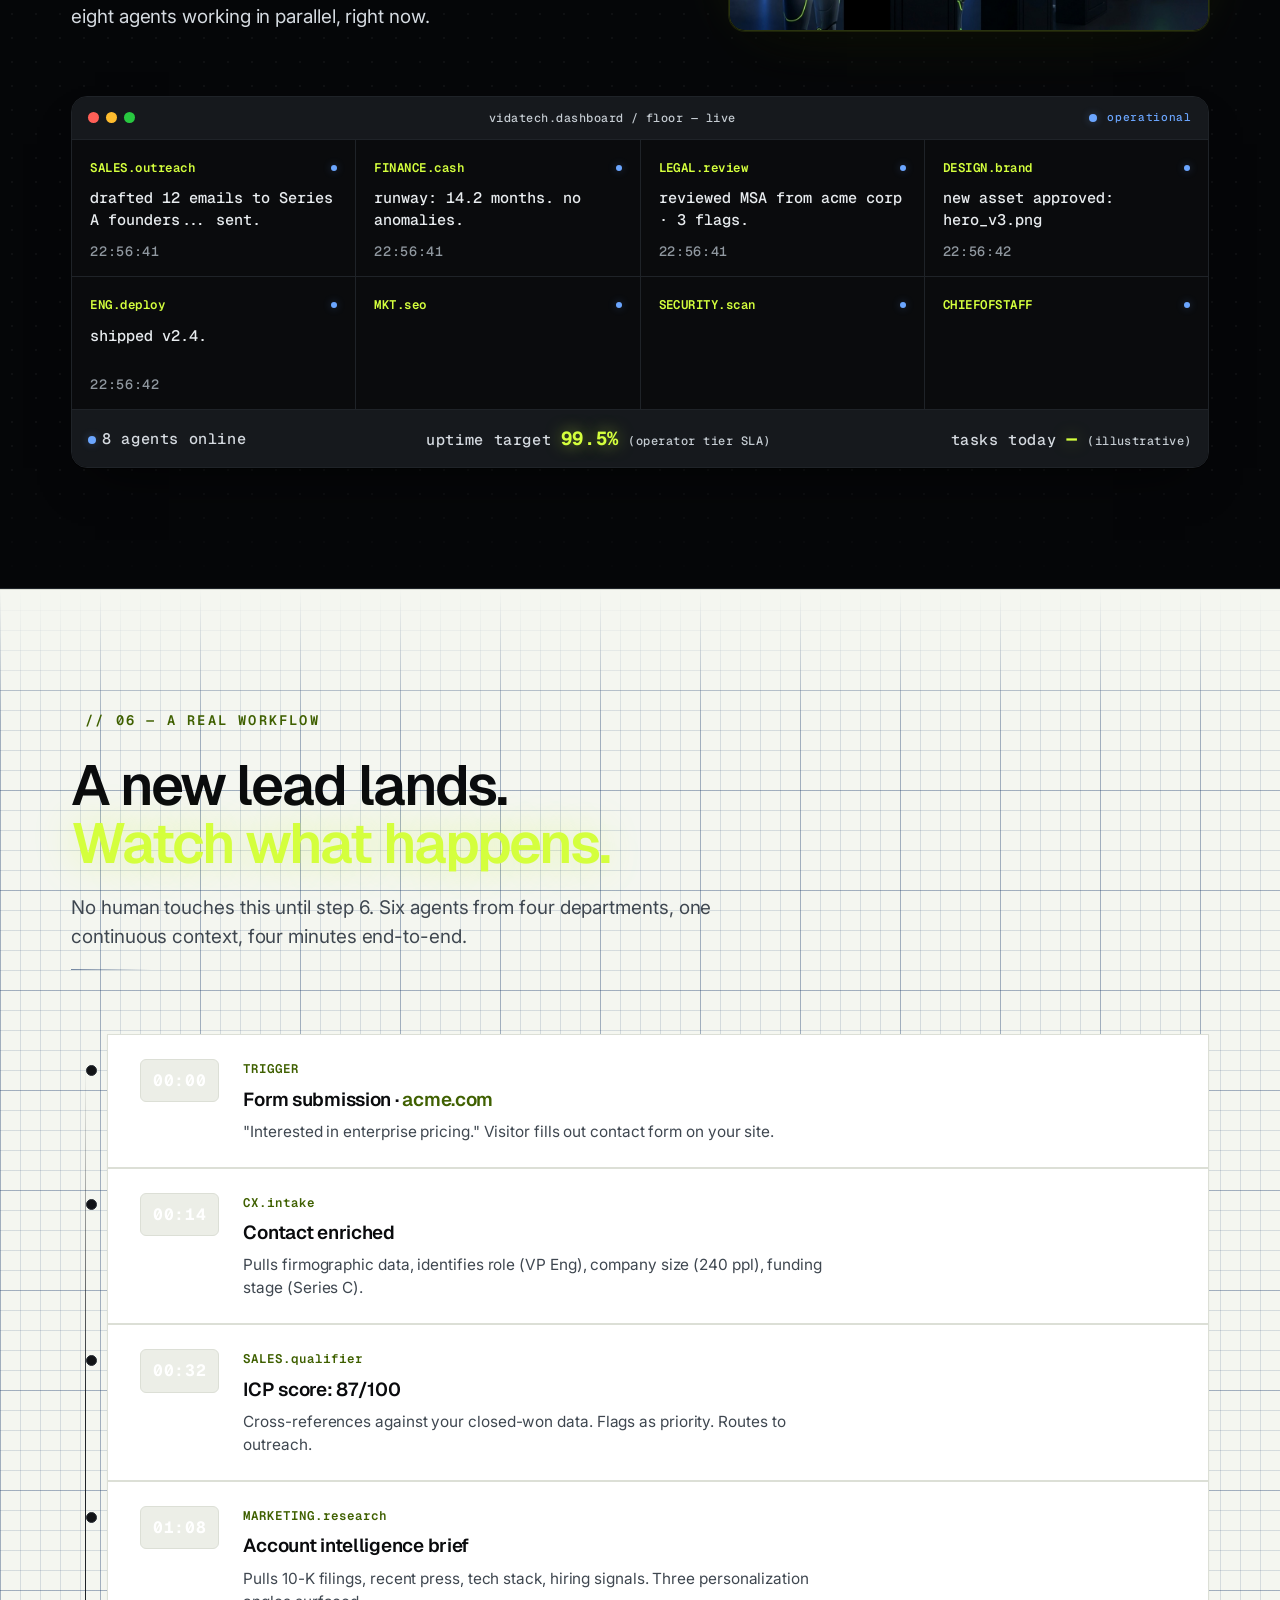
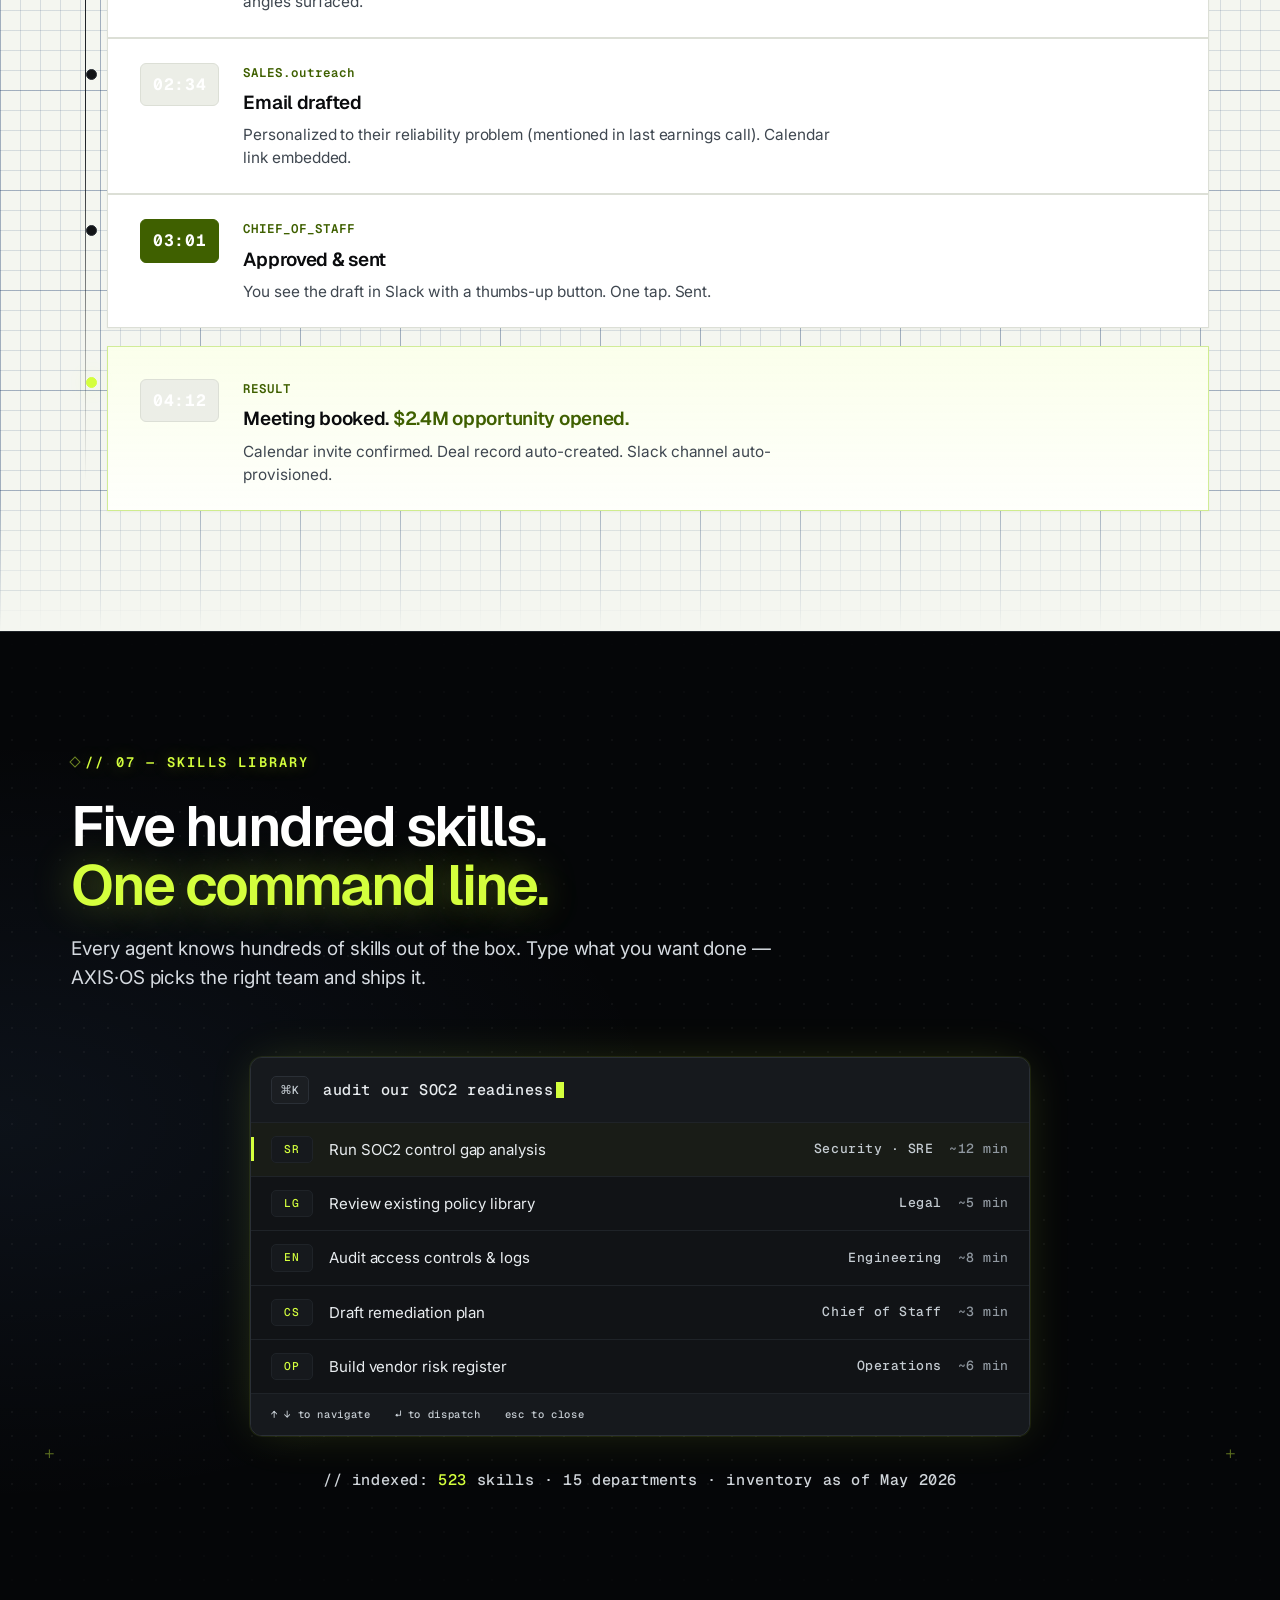
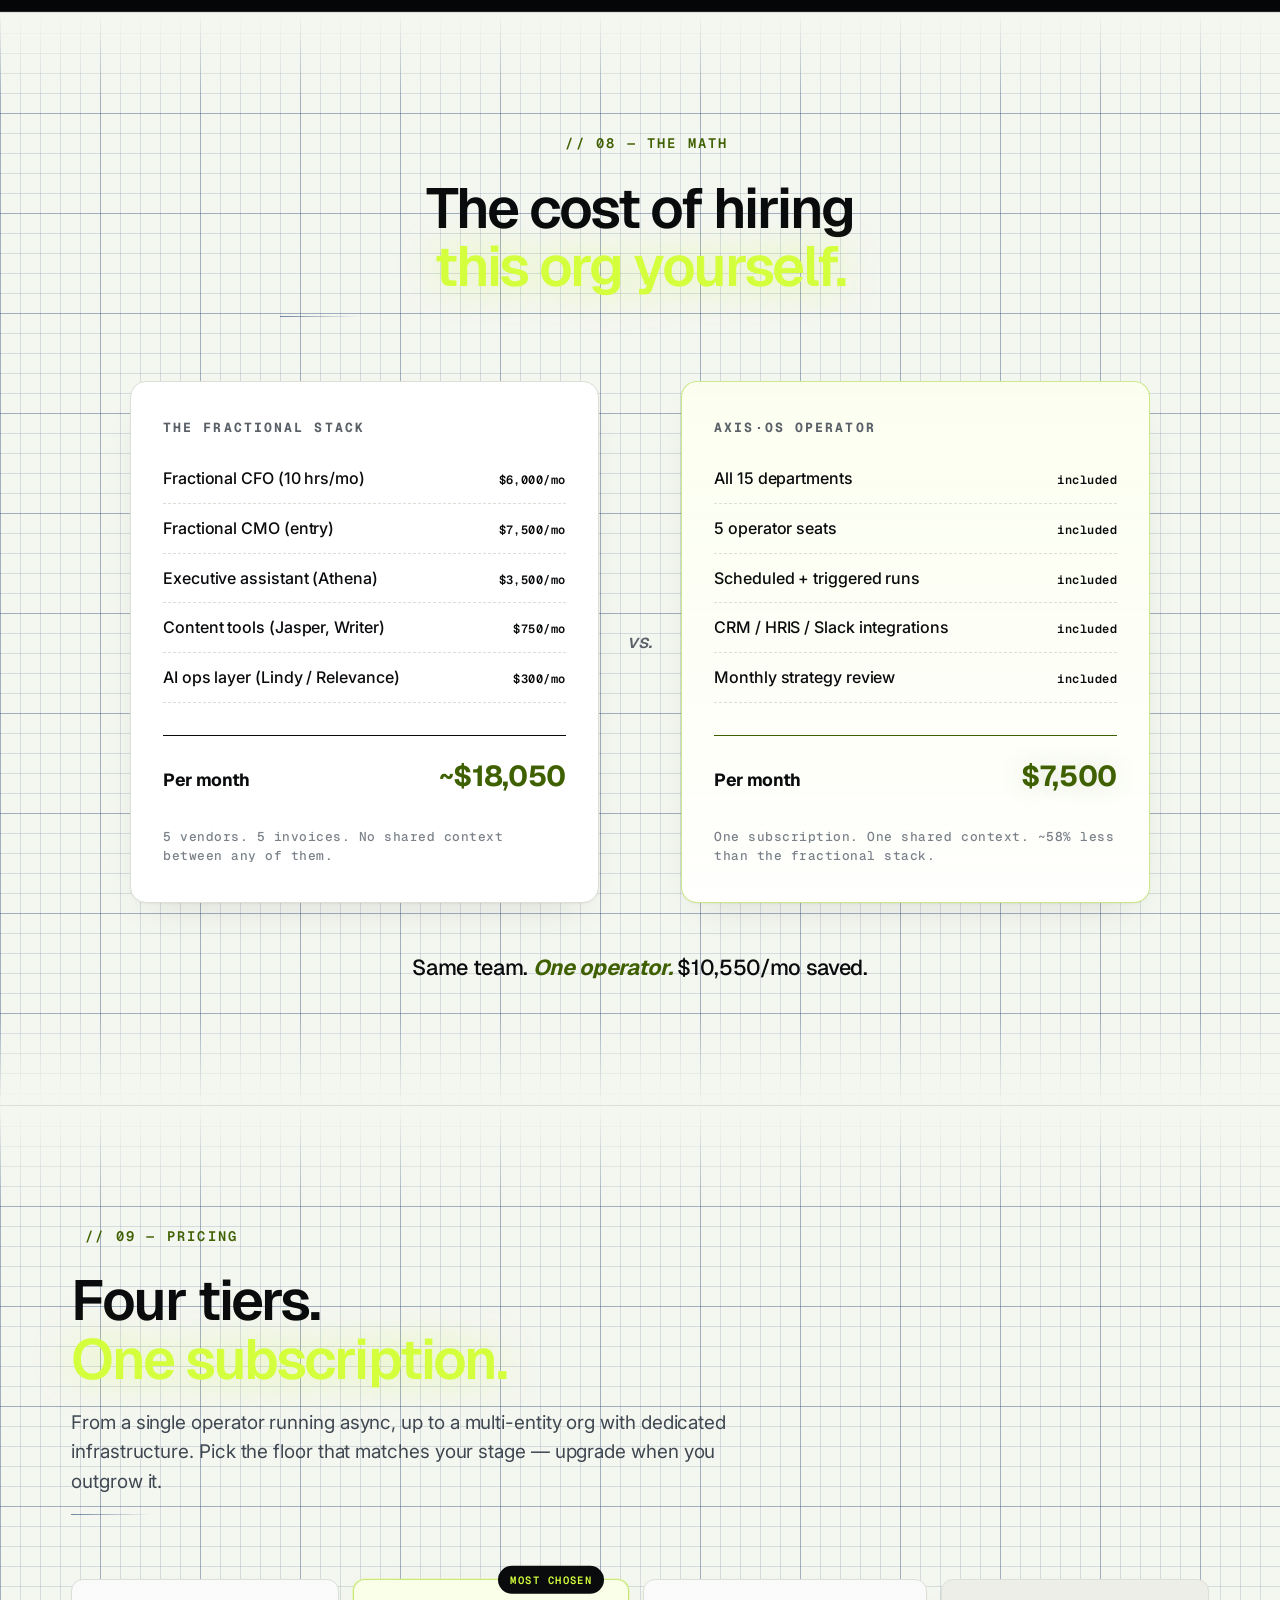
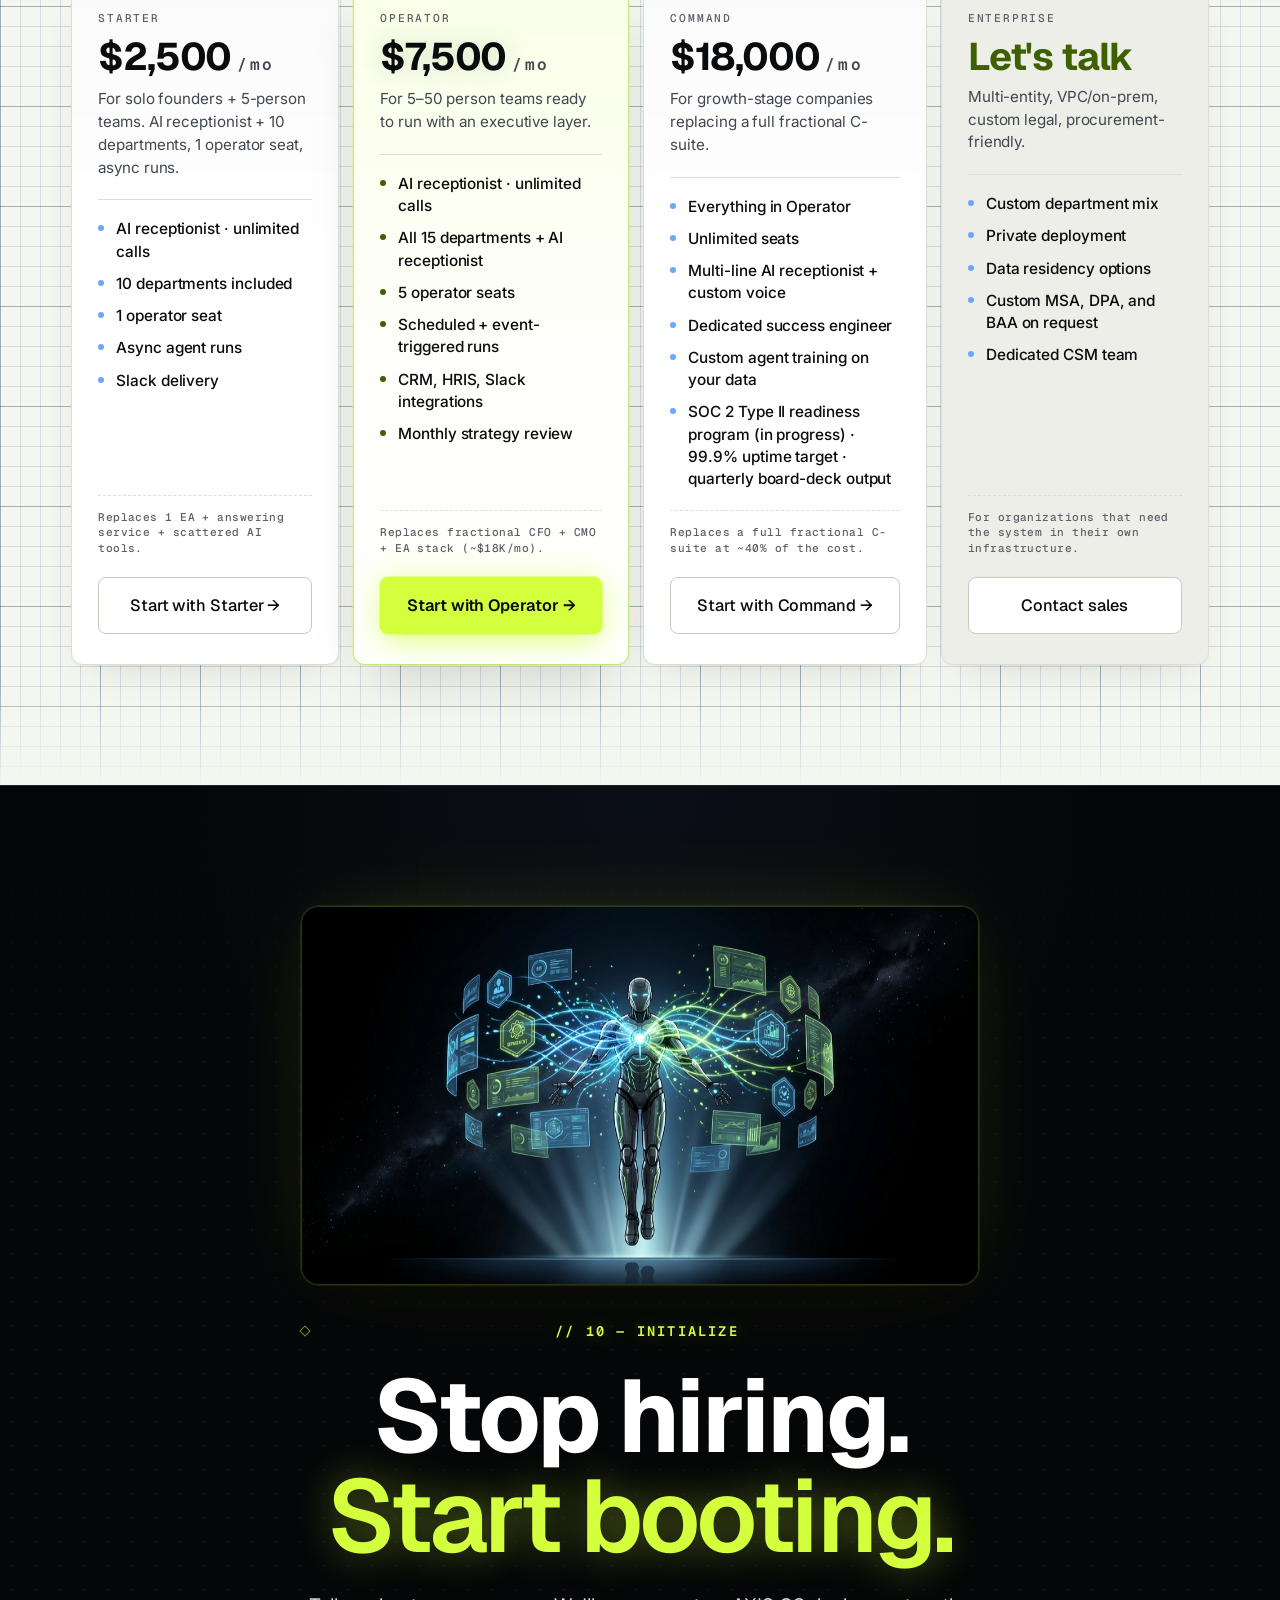
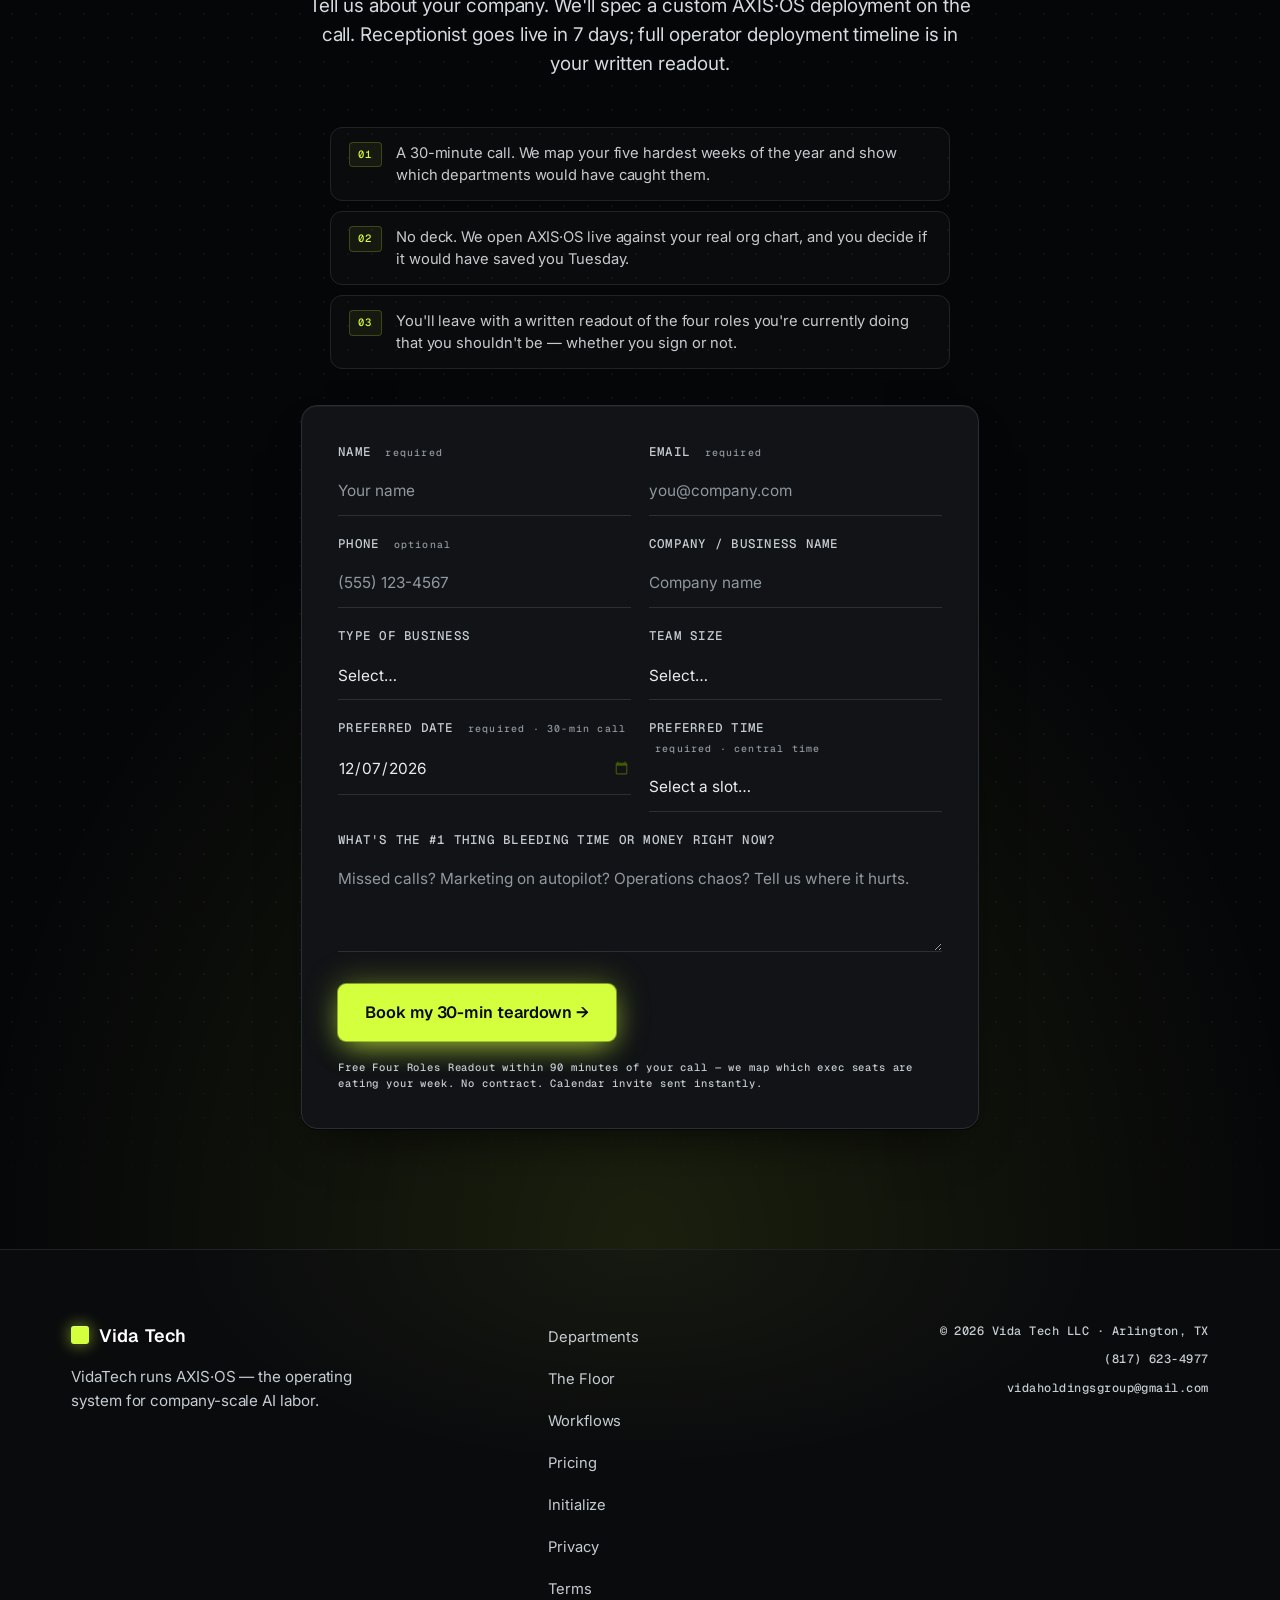
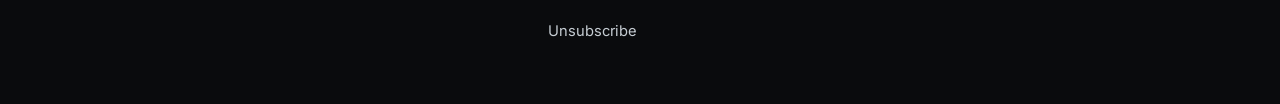
==== commit d1bd1b8c: "Fix nav glitch + brighter logo/links Nav was glitching because backdrop-filter:saturate(140%) blur(1" ====
--- a/index.html
+++ b/index.html
@@ -23,7 +23,7 @@
 <link rel="preconnect" href="https://fonts.gstatic.com" crossorigin />
 <link rel="preconnect" href="https://challenges.cloudflare.com" />
 <link href="https://fonts.googleapis.com/css2?family=Geist:wght@400;500;600;700&family=Geist+Mono:wght@400;500;600&family=Inter:wght@400;500;600;700&display=swap" rel="stylesheet" />
-<link rel="stylesheet" href="style.css?v=v4pop" />
+<link rel="stylesheet" href="style.css?v=v4nav" />
 <link rel="icon" type="image/svg+xml" href="data:image/svg+xml,%3Csvg xmlns='http://www.w3.org/2000/svg' viewBox='0 0 32 32'%3E%3Crect width='32' height='32' rx='6' fill='%23D4FF3D'/%3E%3C/svg%3E" />
 <!-- Turnstile script intentionally omitted until a production site key is configured.
      When ready: add <script src="https://challenges.cloudflare.com/turnstile/v0/api.js" async defer></script>
@@ -285,7 +285,7 @@
       <a href="#floor">The Floor</a>
       <a href="#math">The Math</a>
     </nav>
-    <a href="#initialize" class="btn btn--accent btn--sm">Book a call</a>
+    <a href="https://app.vidatech.org/signup" class="btn btn--accent btn--sm" rel="noopener">Start free trial</a>
     <button class="nav__menu" id="navMenu" aria-label="Open menu" aria-expanded="false">
       <span></span><span></span>
     </button>
@@ -295,7 +295,8 @@
     <a href="#floor">The Floor</a>
     <a href="#workflows">Workflows</a>
     <a href="#math">The Math</a>
-    <a href="#initialize" class="btn btn--accent">Book a call</a>
+    <a href="https://app.vidatech.org/signup" class="btn btn--accent" rel="noopener">Start free trial</a>
+    <a href="#initialize">Book a call</a>
   </div>
 </header>
 
@@ -823,7 +824,7 @@
           <li>Slack delivery</li>
         </ul>
         <p class="tier__replaces mono mono--mute">Replaces 1 EA + answering service + scattered AI tools.</p>
-        <a href="#initialize" class="btn btn--ghost btn--lg">Book a call</a>
+        <a href="https://app.vidatech.org/pricing?tier=starter" class="btn btn--ghost btn--lg" rel="noopener">Start with Starter →</a>
       </article>
 
       <article class="tier tier--featured">
@@ -842,7 +843,7 @@
           <li>Monthly strategy review</li>
         </ul>
         <p class="tier__replaces mono mono--mute">Replaces fractional CFO + CMO + EA stack (~$18K/mo).</p>
-        <a href="#initialize" class="btn btn--accent btn--lg" data-magnetic>Book a call</a>
+        <a href="https://app.vidatech.org/pricing?tier=operator" class="btn btn--accent btn--lg" data-magnetic rel="noopener">Start with Operator →</a>
       </article>
 
       <article class="tier">
@@ -860,7 +861,7 @@
           <li>SOC 2 Type II readiness program (in progress) · 99.9% uptime target · quarterly board-deck output</li>
         </ul>
         <p class="tier__replaces mono mono--mute">Replaces a full fractional C-suite at ~40% of the cost.</p>
-        <a href="#initialize" class="btn btn--ghost btn--lg">Book a call</a>
+        <a href="https://app.vidatech.org/pricing?tier=command" class="btn btn--ghost btn--lg" rel="noopener">Start with Command →</a>
       </article>
 
       <article class="tier tier--enterprise">
--- a/style.css
+++ b/style.css
@@ -2875,3 +2875,38 @@
   .tile-mini[data-sym="EN"],
   .tile-mini[data-sym="MK"]{grid-column:span 1}
 }
+
+/* ═══════════════════════════════════════════════════
+   NAV FIX — kill backdrop-filter glitch
+═══════════════════════════════════════════════════ */
+.nav{
+  background:rgba(10,11,13,0.96) !important;
+  backdrop-filter:none !important;
+  -webkit-backdrop-filter:none !important;
+  transition:border-color var(--t) !important;
+  will-change:transform;
+  transform:translateZ(0);
+  border-bottom:1px solid transparent;
+}
+.nav.is-scrolled{
+  background:rgba(10,11,13,0.98) !important;
+  border-bottom-color:rgba(212,255,61,0.18) !important;
+}
+.nav__links a{
+  color:#D5DAE0 !important;
+  font-size:.95rem !important;
+  font-weight:500;
+}
+.nav__links a:hover{
+  color:var(--accent) !important;
+  text-shadow:0 0 12px rgba(212,255,61,0.4);
+}
+.logo__word{
+  font-size:1.12rem !important;
+  font-weight:600 !important;
+  color:#FFFFFF !important;
+}
+.logo__mark{
+  width:18px !important;height:18px !important;
+  box-shadow:0 0 16px rgba(212,255,61,0.6), inset 0 1px 0 rgba(255,255,255,0.3) !important;
+}
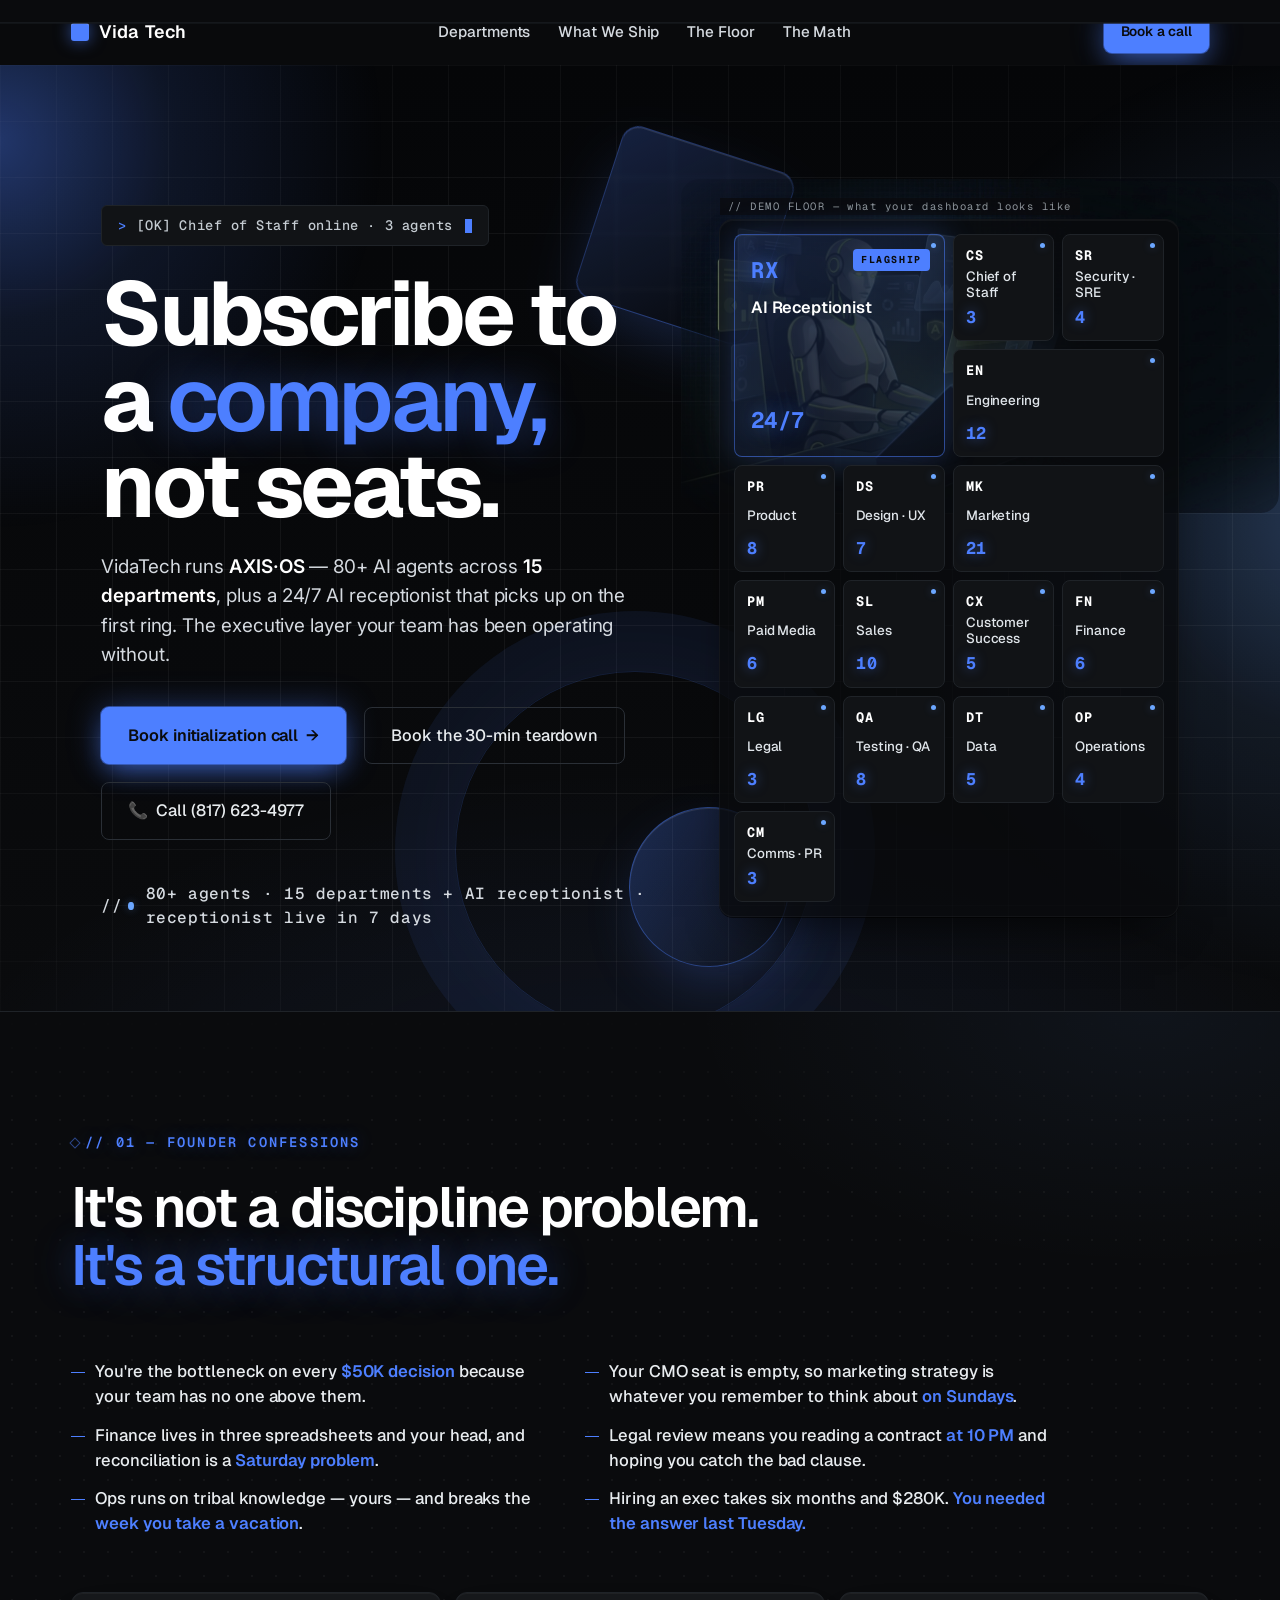
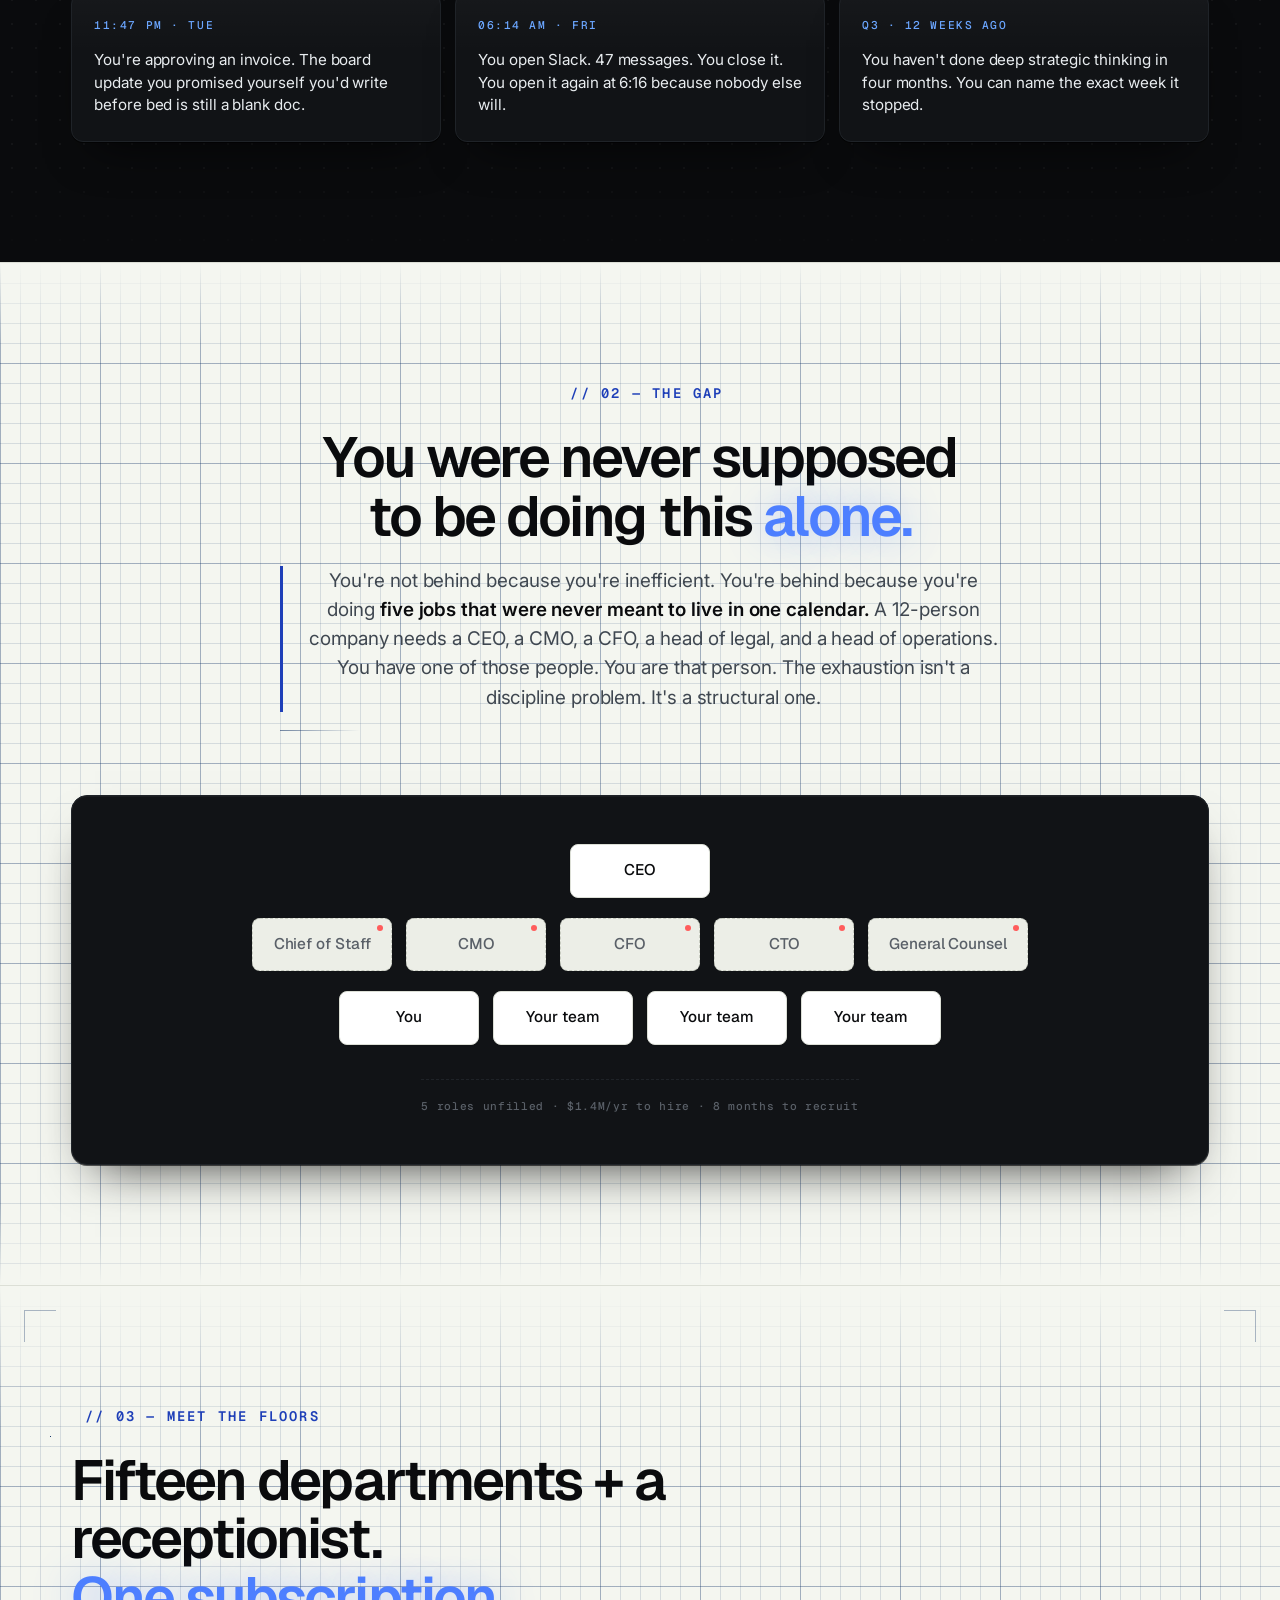
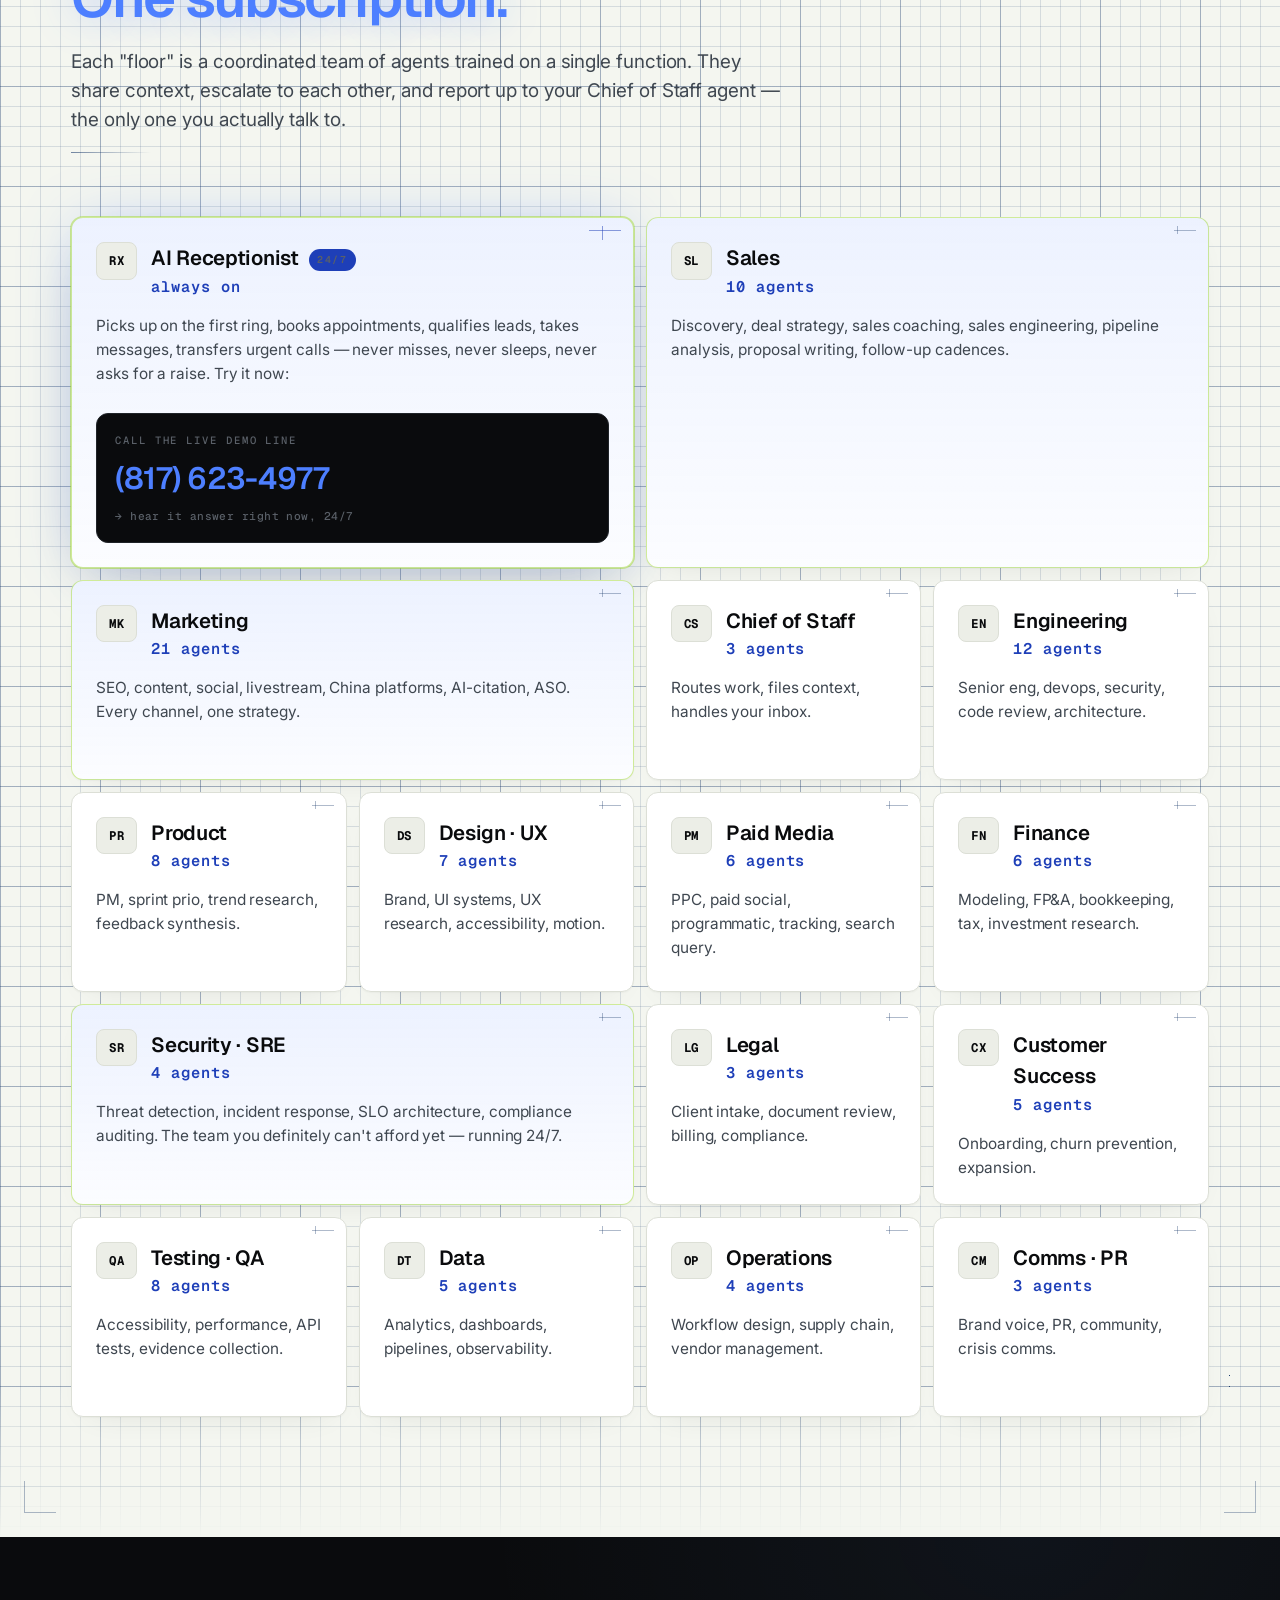
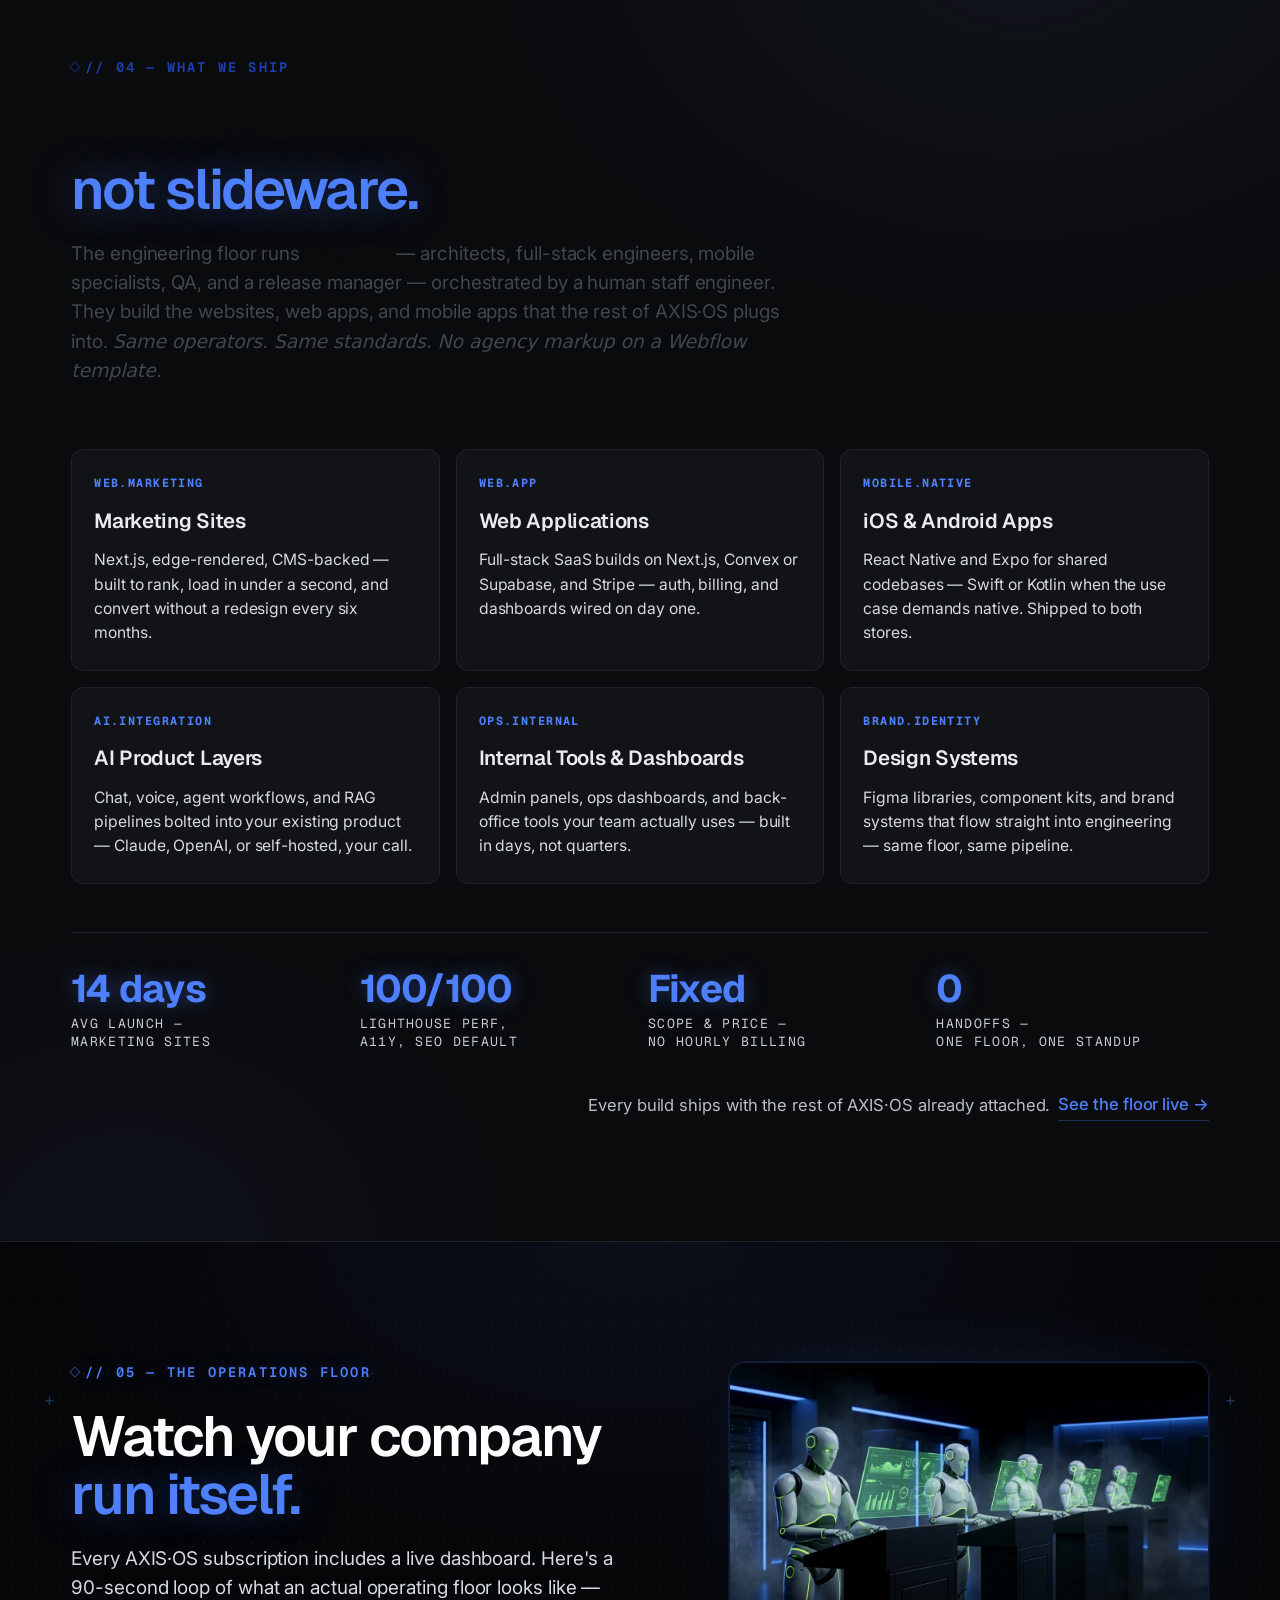
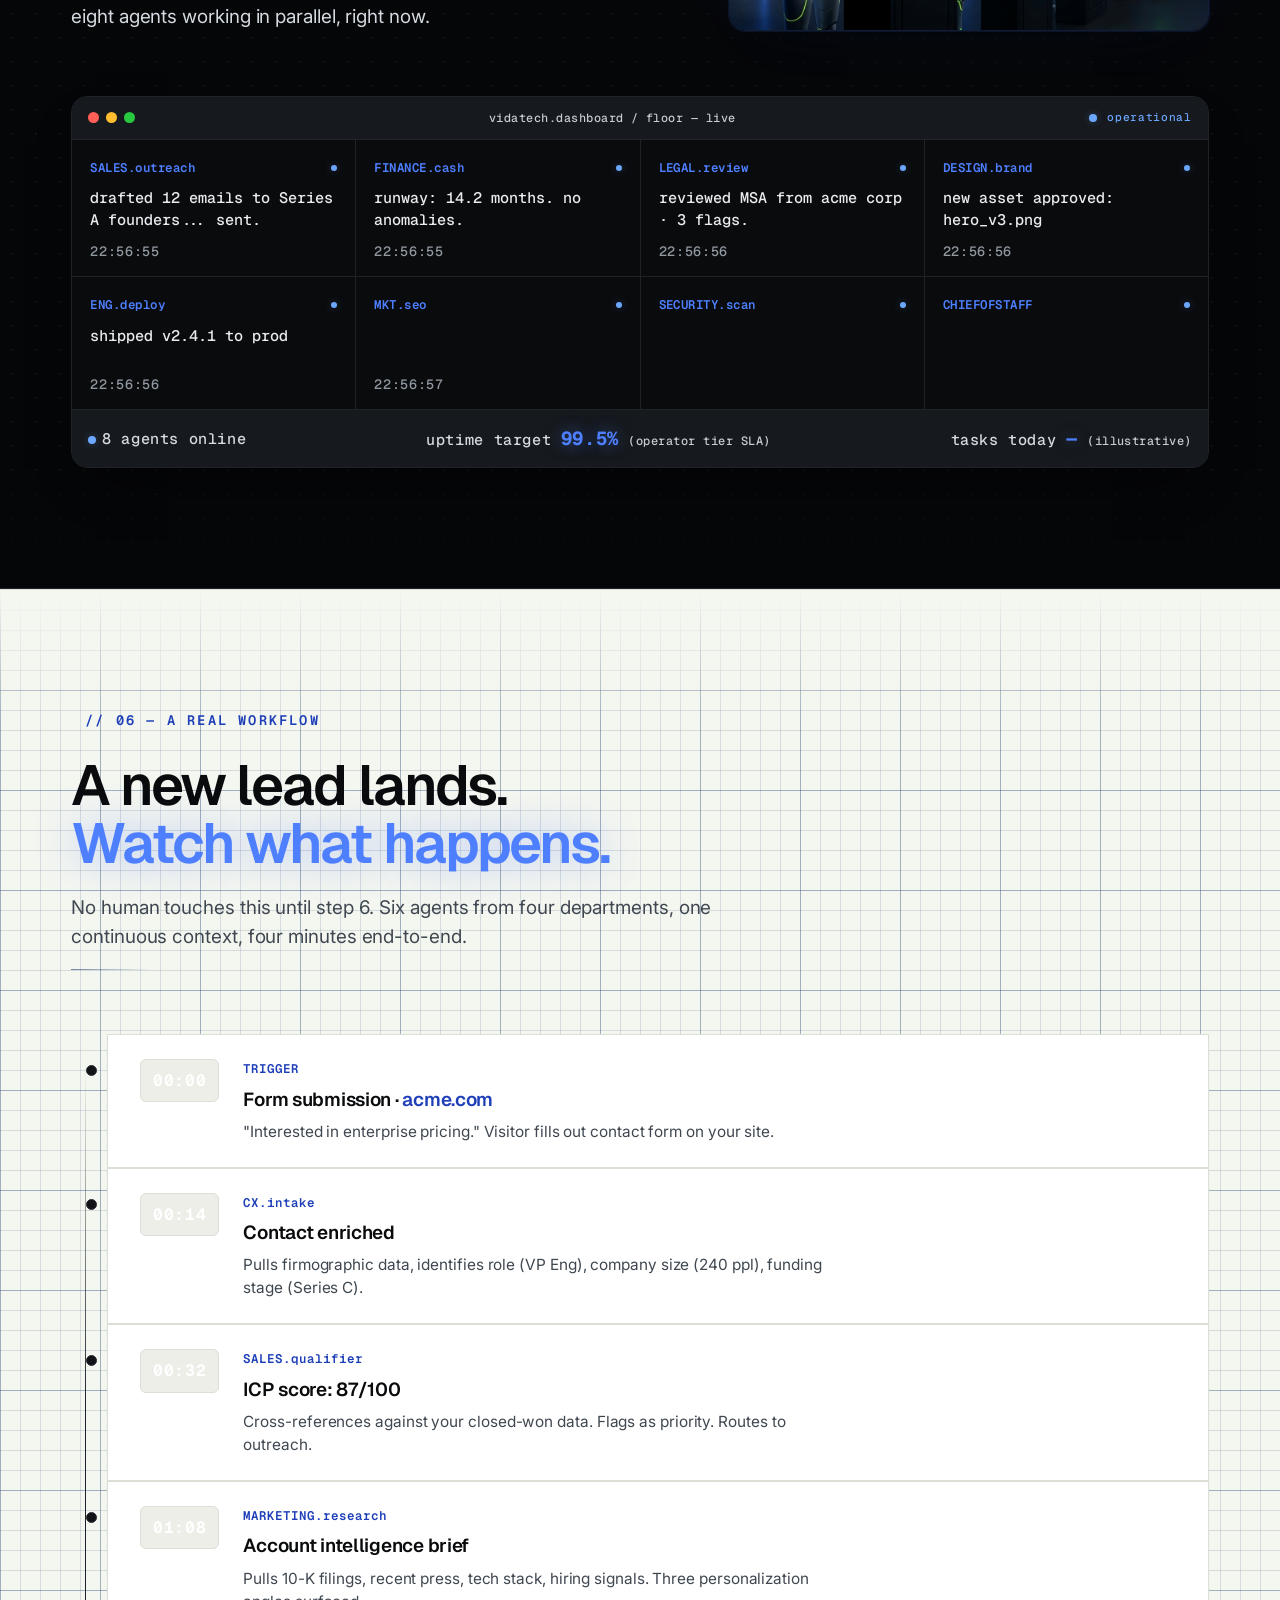
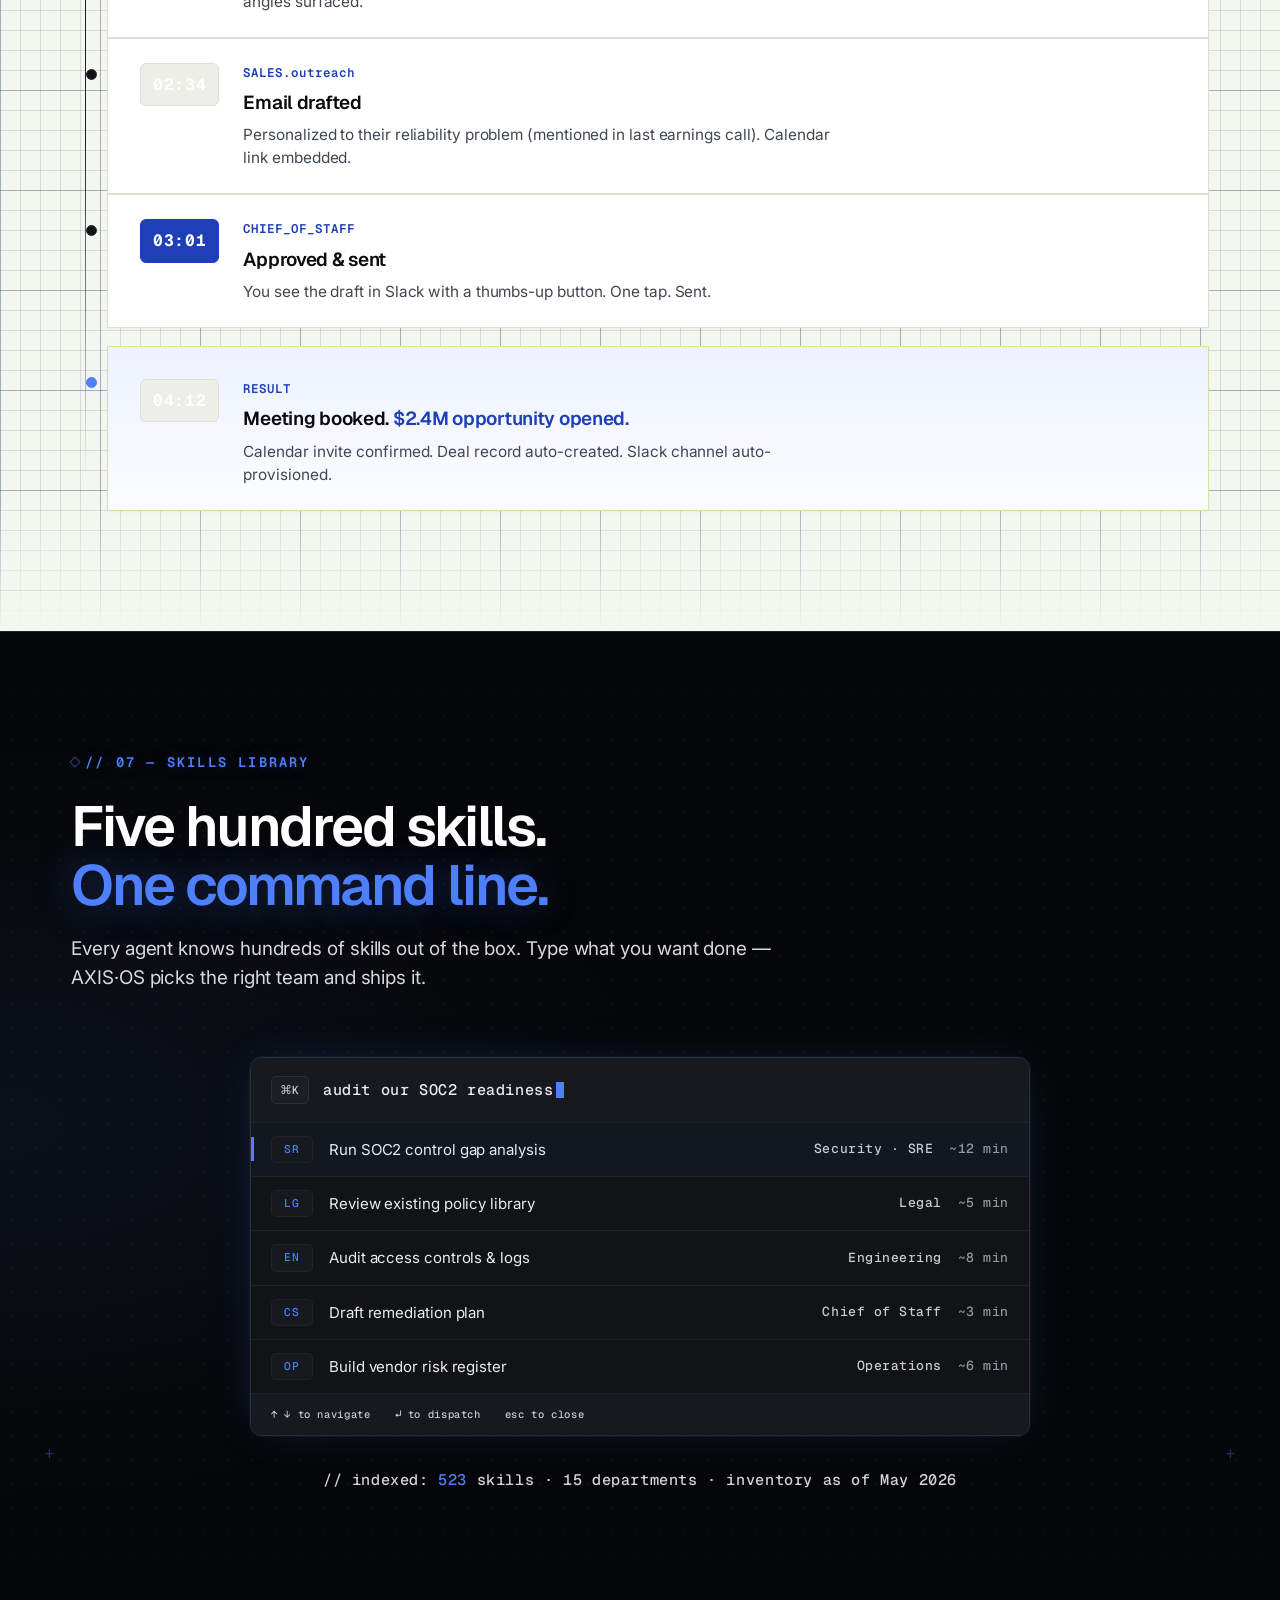
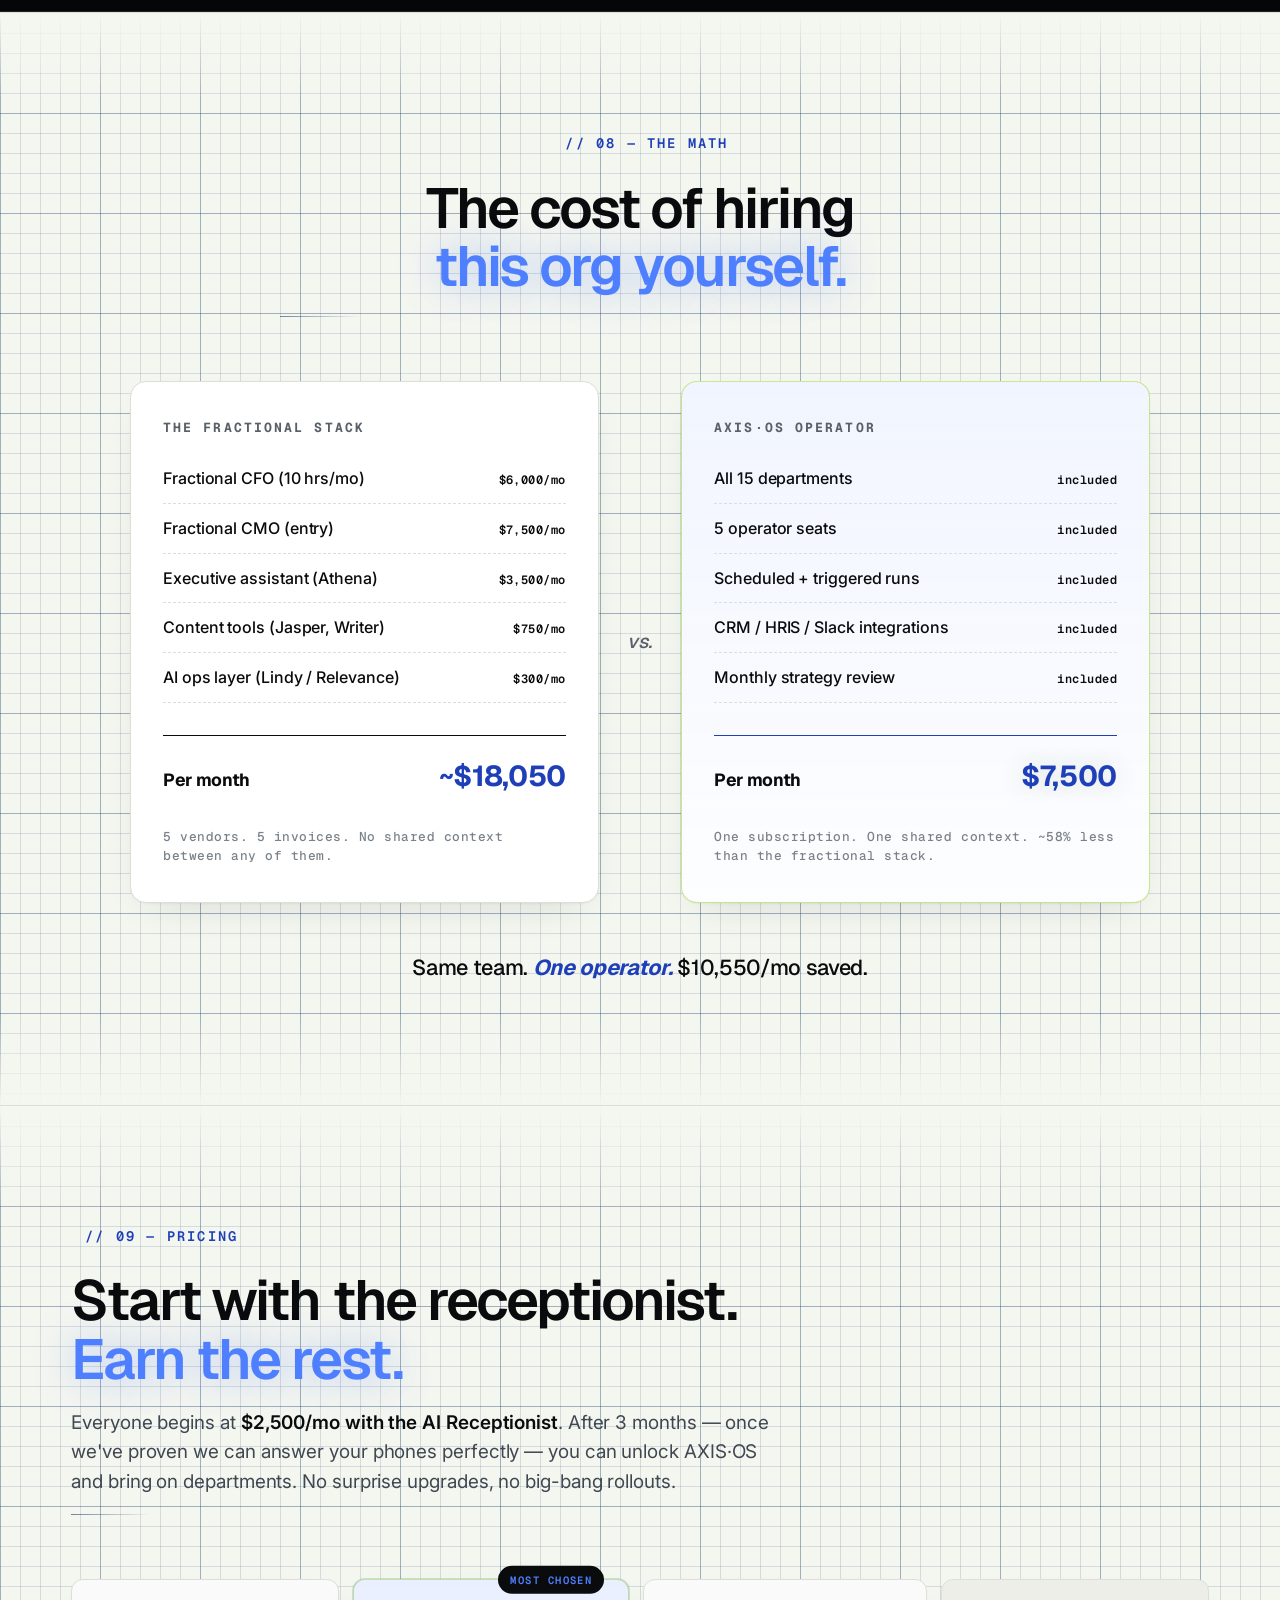
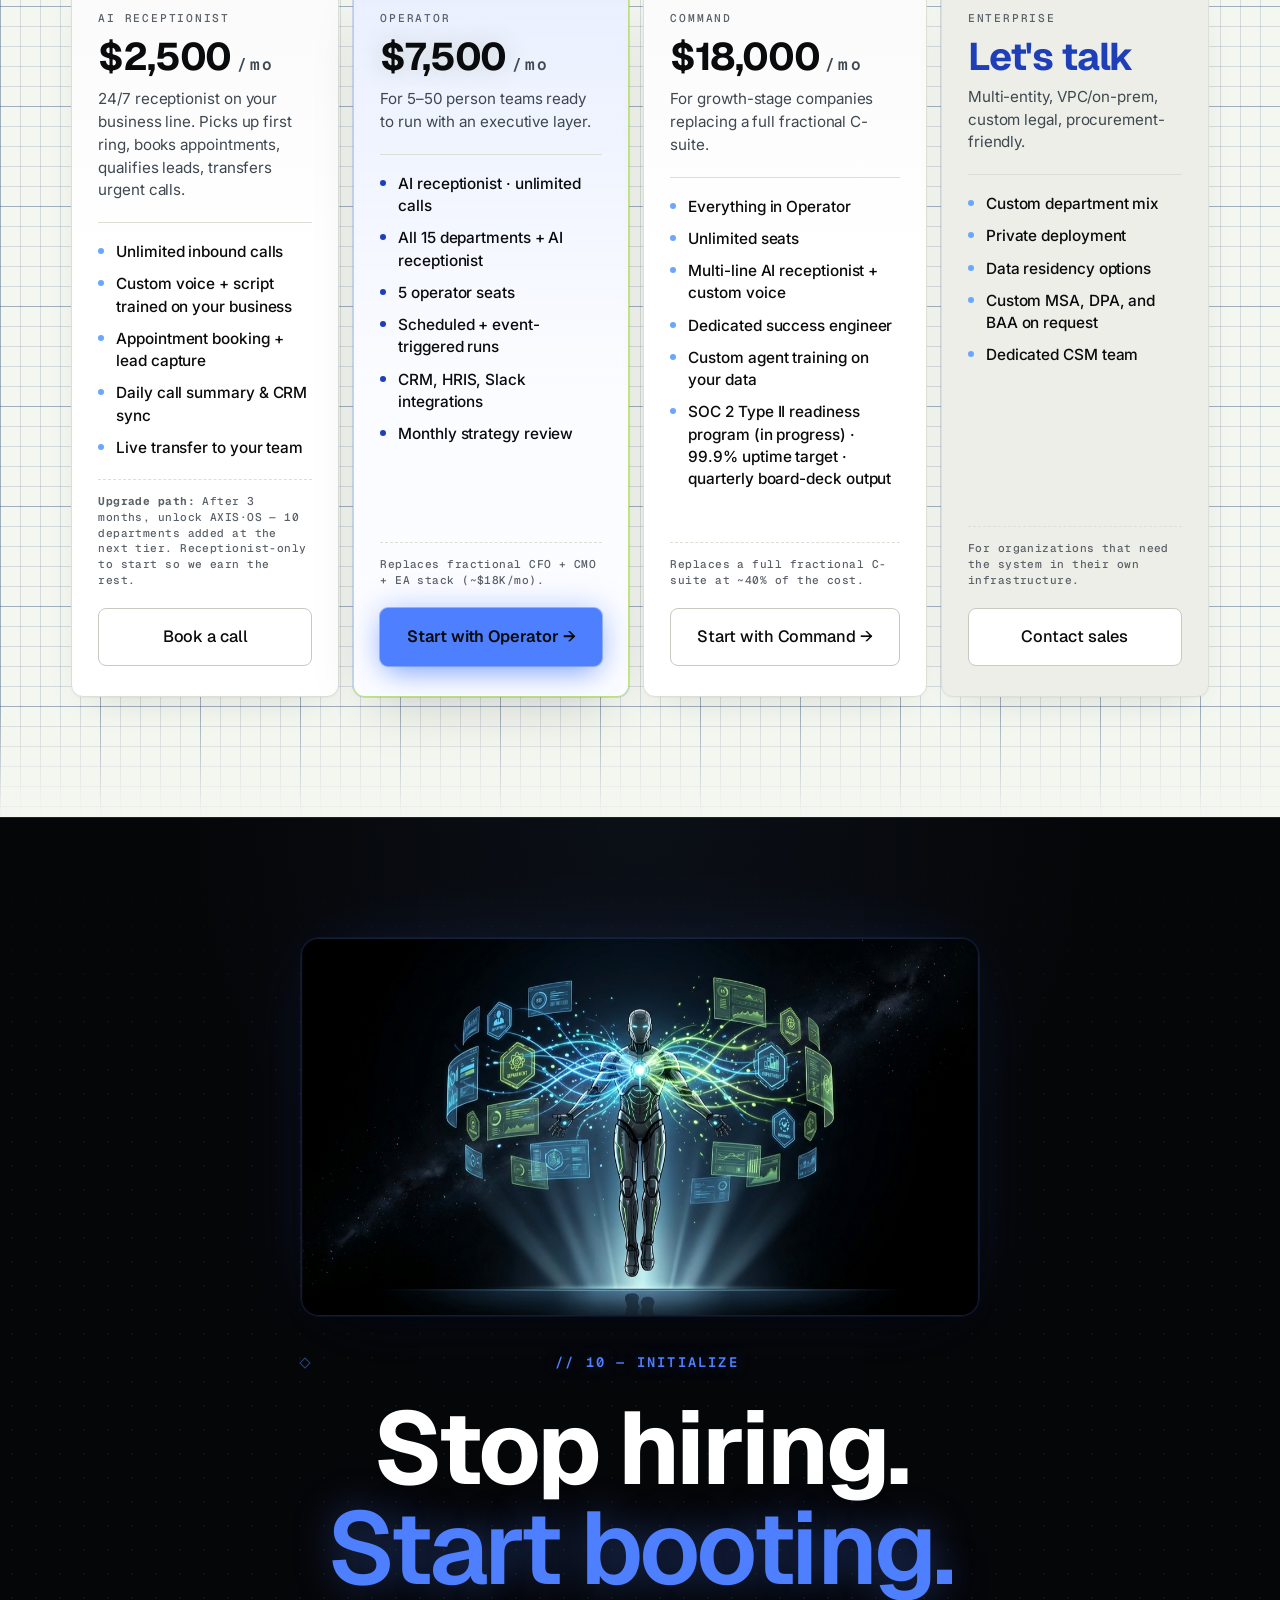
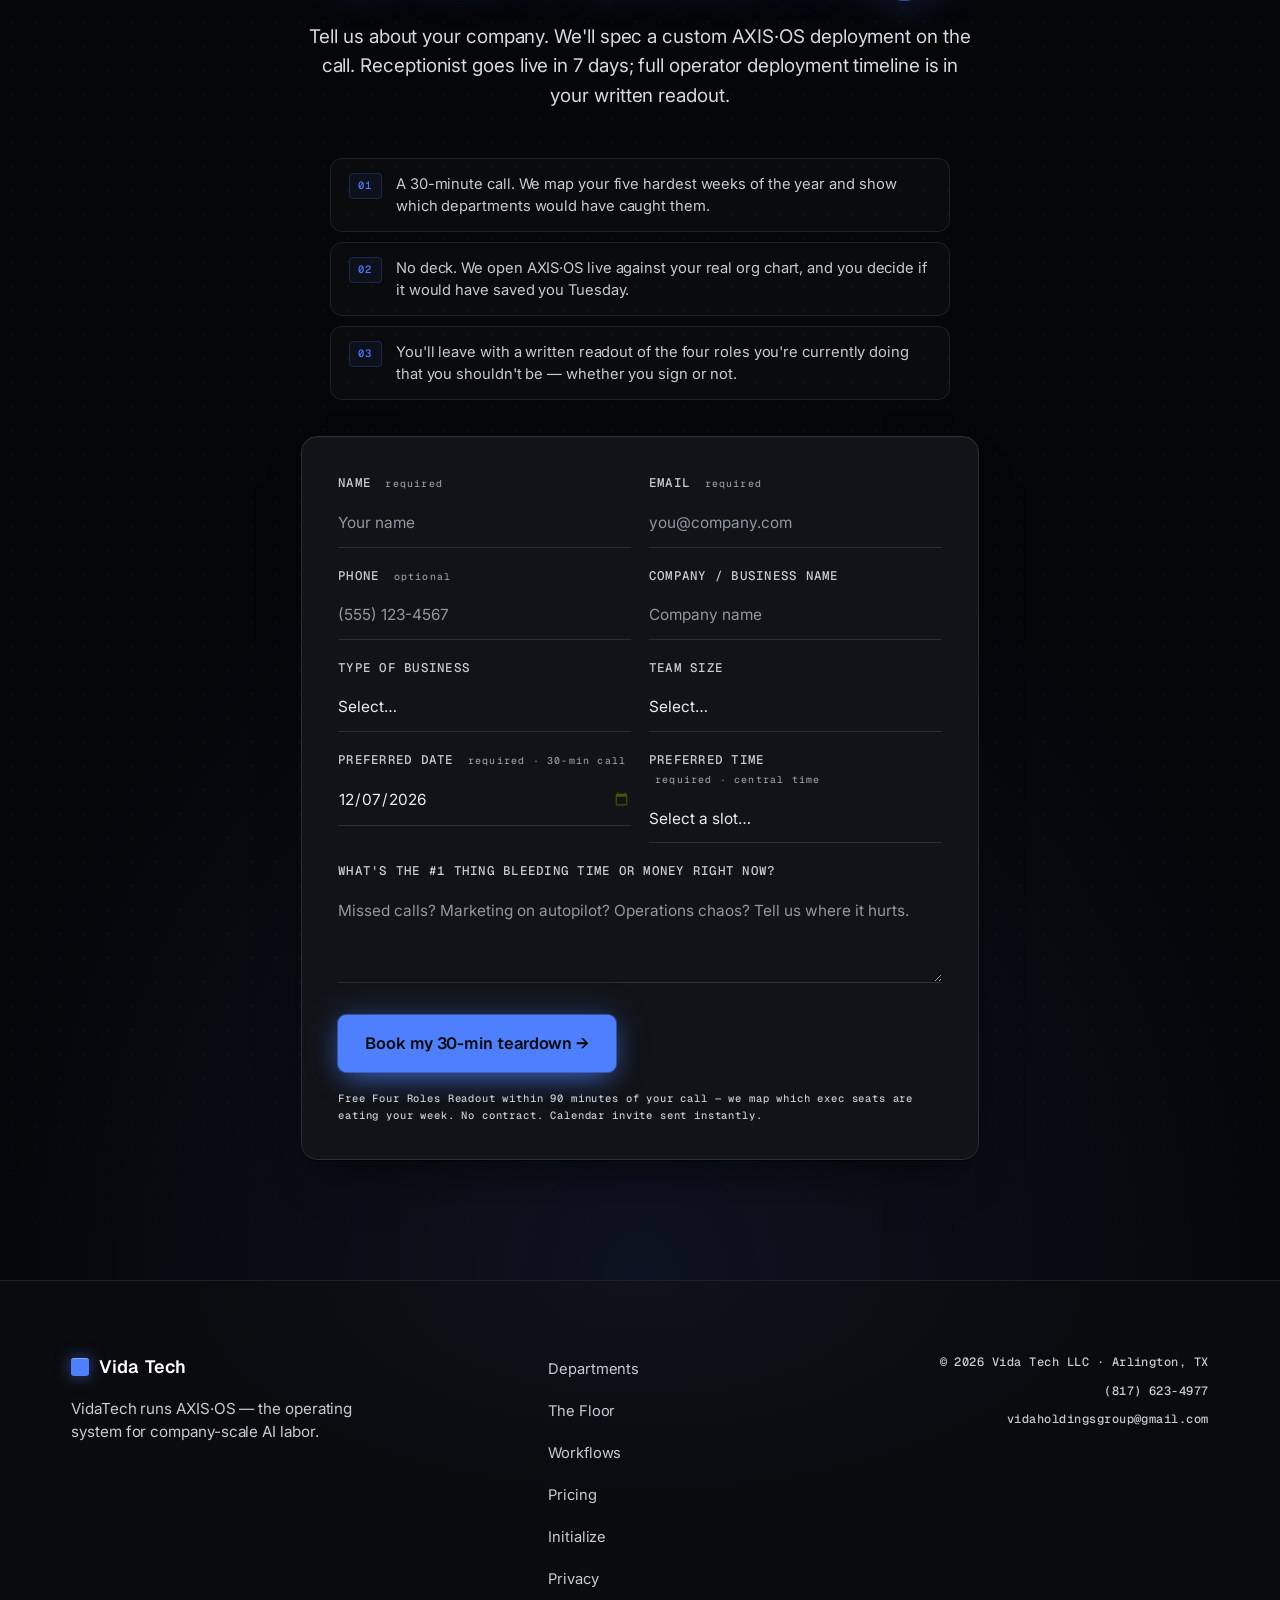
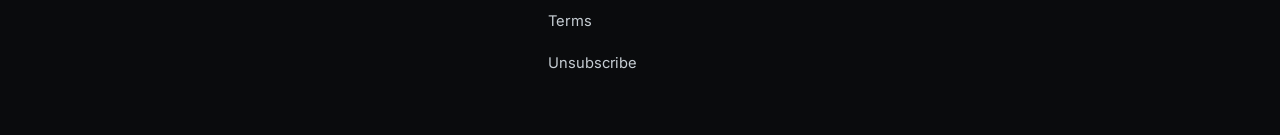
==== commit 13b10c0b: "v5 — electric blue accent, kill free trial, $2,500 = receptionist only Color: lime #D4FF3D → electri" ====
--- a/index.html
+++ b/index.html
@@ -23,8 +23,8 @@
 <link rel="preconnect" href="https://fonts.gstatic.com" crossorigin />
 <link rel="preconnect" href="https://challenges.cloudflare.com" />
 <link href="https://fonts.googleapis.com/css2?family=Geist:wght@400;500;600;700&family=Geist+Mono:wght@400;500;600&family=Inter:wght@400;500;600;700&display=swap" rel="stylesheet" />
-<link rel="stylesheet" href="style.css?v=v4nav" />
-<link rel="icon" type="image/svg+xml" href="data:image/svg+xml,%3Csvg xmlns='http://www.w3.org/2000/svg' viewBox='0 0 32 32'%3E%3Crect width='32' height='32' rx='6' fill='%23D4FF3D'/%3E%3C/svg%3E" />
+<link rel="stylesheet" href="style.css?v=v5blue" />
+<link rel="icon" type="image/svg+xml" href="data:image/svg+xml,%3Csvg xmlns='http://www.w3.org/2000/svg' viewBox='0 0 32 32'%3E%3Crect width='32' height='32' rx='6' fill='%234D7FFF'/%3E%3C/svg%3E" />
 <!-- Turnstile script intentionally omitted until a production site key is configured.
      When ready: add <script src="https://challenges.cloudflare.com/turnstile/v0/api.js" async defer></script>
      AND replace the data-sitekey on .cf-turnstile below with the real key from
@@ -170,6 +170,11 @@
       "@id": "https://vidatech.org/#offer-enterprise",
       "name": "Enterprise",
       "priceCurrency": "USD",
+      "priceSpecification": {
+        "@type": "PriceSpecification",
+        "priceCurrency": "USD",
+        "description": "Custom pricing — multi-entity, VPC / on-prem, regulated industries. Contact sales."
+      },
       "availability": "https://schema.org/InStock",
       "url": "https://vidatech.org/#pricing",
       "seller": { "@id": "https://vidatech.org/#organization" },
@@ -285,7 +290,7 @@
       <a href="#floor">The Floor</a>
       <a href="#math">The Math</a>
     </nav>
-    <a href="https://app.vidatech.org/signup" class="btn btn--accent btn--sm" rel="noopener">Start free trial</a>
+    <a href="#initialize" class="btn btn--accent btn--sm">Book a call</a>
     <button class="nav__menu" id="navMenu" aria-label="Open menu" aria-expanded="false">
       <span></span><span></span>
     </button>
@@ -295,7 +300,7 @@
     <a href="#floor">The Floor</a>
     <a href="#workflows">Workflows</a>
     <a href="#math">The Math</a>
-    <a href="https://app.vidatech.org/signup" class="btn btn--accent" rel="noopener">Start free trial</a>
+    <a href="#initialize" class="btn btn--accent">Book a call</a>
     <a href="#initialize">Book a call</a>
   </div>
 </header>
@@ -324,8 +329,8 @@
       </p>
 
       <div class="hero__cta">
-        <a href="https://app.vidatech.org/signup" class="btn btn--accent btn--lg" data-magnetic rel="noopener">
-          Start free trial <span aria-hidden="true">→</span>
+        <a href="#initialize" class="btn btn--accent btn--lg" data-magnetic>
+          Book initialization call <span aria-hidden="true">→</span>
         </a>
         <a href="#initialize" class="btn btn--ghost btn--lg" data-magnetic>
           Book the 30-min teardown
@@ -805,26 +810,26 @@
   <div class="container">
     <header class="section-head">
       <div class="mono mono--mute eyebrow">// 09 — Pricing</div>
-      <h2 id="pricing-heading" class="display">Four tiers.<br /><em>One subscription.</em></h2>
-      <p class="lede">From a single operator running async, up to a multi-entity org with dedicated infrastructure. Pick the floor that matches your stage — upgrade when you outgrow it.</p>
+      <h2 id="pricing-heading" class="display">Start with the receptionist.<br /><em>Earn the rest.</em></h2>
+      <p class="lede">Everyone begins at <strong>$2,500/mo with the AI Receptionist</strong>. After 3 months — once we've proven we can answer your phones perfectly — you can unlock AXIS·OS and bring on departments. No surprise upgrades, no big-bang rollouts.</p>
     </header>
 
     <div class="tiers">
       <article class="tier">
         <div class="tier__head">
-          <span class="mono mono--mute">STARTER</span>
+          <span class="mono mono--mute">AI RECEPTIONIST</span>
           <div class="tier__price"><span class="tier__amount">$2,500</span><span class="tier__per mono">/mo</span></div>
-          <p class="tier__sub">For solo founders + 5-person teams. AI receptionist + 10 departments, 1 operator seat, async runs.</p>
+          <p class="tier__sub">24/7 receptionist on your business line. Picks up first ring, books appointments, qualifies leads, transfers urgent calls.</p>
         </div>
         <ul class="tier__features">
-          <li>AI receptionist · unlimited calls</li>
-          <li>10 departments included</li>
-          <li>1 operator seat</li>
-          <li>Async agent runs</li>
-          <li>Slack delivery</li>
+          <li>Unlimited inbound calls</li>
+          <li>Custom voice + script trained on your business</li>
+          <li>Appointment booking + lead capture</li>
+          <li>Daily call summary &amp; CRM sync</li>
+          <li>Live transfer to your team</li>
         </ul>
-        <p class="tier__replaces mono mono--mute">Replaces 1 EA + answering service + scattered AI tools.</p>
-        <a href="https://app.vidatech.org/pricing?tier=starter" class="btn btn--ghost btn--lg" rel="noopener">Start with Starter →</a>
+        <p class="tier__replaces mono mono--mute"><strong>Upgrade path:</strong> After 3 months, unlock AXIS·OS — 10 departments added at the next tier. Receptionist-only to start so we earn the rest.</p>
+        <a href="#initialize" class="btn btn--ghost btn--lg">Book a call</a>
       </article>
 
       <article class="tier tier--featured">
@@ -1000,6 +1005,6 @@
   </div>
 </footer>
 
-<script src="script.js?v=v4pop"></script>
+<script src="script.js?v=v5blue"></script>
 </body>
 </html>
--- a/style.css
+++ b/style.css
@@ -12,16 +12,16 @@
   /* Borders */
   --border:        #1F2328;
   --border-hot:    #2A2F36;
-  --border-accent: rgba(212,255,61,0.35);
+  --border-accent: rgba(77,127,255,0.35);
   /* Text */
   --text:          #E8ECEF;
   --text-mute:     #7A8189;
   --text-dim:      #4A4F57;
   /* Accent */
-  --accent:        #D4FF3D;
-  --accent-hi:     #D8FF6B;
-  --accent-deep:   #9DD61F;
-  --accent-glow:   rgba(212,255,61,0.18);
+  --accent:        #4D7FFF;
+  --accent-hi:     #7AA0FF;
+  --accent-deep:   #2E5BD9;
+  --accent-glow:   rgba(77,127,255,0.18);
   /* Signal */
   --signal:        #6BA6FF;
   --signal-glow:   rgba(107,166,255,0.32);
@@ -66,8 +66,8 @@
     0 1px 0 rgba(0,0,0,0.6),
     0 32px 64px -24px rgba(0,0,0,0.9);
   --shadow-accent:
-    inset 0 1px 0 rgba(212,255,61,0.12),
-    0 0 0 1px rgba(212,255,61,0.08),
+    inset 0 1px 0 rgba(77,127,255,0.12),
+    0 0 0 1px rgba(77,127,255,0.08),
     0 0 48px -8px var(--accent-glow);
 }
 
@@ -135,11 +135,11 @@
 }
 .btn--accent{
   background:var(--accent);color:var(--canvas);border-color:var(--accent);
-  box-shadow:0 0 0 1px rgba(212,255,61,0.2), 0 8px 20px -8px var(--accent-glow);
+  box-shadow:0 0 0 1px rgba(77,127,255,0.2), 0 8px 20px -8px var(--accent-glow);
 }
 .btn--accent:hover{
   background:var(--accent-hi);border-color:var(--accent-hi);
-  box-shadow:0 0 0 1px rgba(212,255,61,0.35), 0 12px 28px -8px var(--accent-glow);
+  box-shadow:0 0 0 1px rgba(77,127,255,0.35), 0 12px 28px -8px var(--accent-glow);
   transform:translateY(-1px);
 }
 .btn--accent:active{transform:translateY(0)}
@@ -258,7 +258,7 @@
   position:relative;padding:140px 0 80px;min-height:100svh;
   display:flex;align-items:center;
   background:
-    radial-gradient(circle at 92% 8%, rgba(212,255,61,0.06), transparent 35%),
+    radial-gradient(circle at 92% 8%, rgba(77,127,255,0.06), transparent 35%),
     radial-gradient(circle at 8% 92%, rgba(107,166,255,0.04), transparent 35%),
     var(--canvas);
   overflow:hidden;
@@ -567,7 +567,7 @@
   transition:background var(--t);
 }
 .palette__row:last-child{border-bottom:0}
-.palette__row--hot{background:rgba(212,255,61,0.04)}
+.palette__row--hot{background:rgba(77,127,255,0.04)}
 .palette__row--hot::before{
   content:"";display:block;width:3px;height:24px;background:var(--accent);
   position:absolute;left:0;
@@ -650,7 +650,7 @@
 }
 .initialize::before{
   content:"";position:absolute;inset:0;pointer-events:none;
-  background:radial-gradient(circle at 50% 0%, rgba(212,255,61,0.06), transparent 60%);
+  background:radial-gradient(circle at 50% 0%, rgba(77,127,255,0.06), transparent 60%);
 }
 .initialize__inner{text-align:center;max-width:780px;margin:0 auto;position:relative;z-index:2}
 .initialize__inner .display{margin:24px 0}
@@ -681,7 +681,7 @@
 .form textarea{resize:vertical;min-height:80px}
 .form__submit-row{display:flex;align-items:center;justify-content:space-between;gap:18px;margin-top:14px;flex-wrap:wrap}
 .form__assure{font-size:.66rem;letter-spacing:.08em}
-.form-success{padding:14px 18px;background:rgba(212,255,61,0.06);border:1px solid var(--border-accent);border-radius:8px;color:var(--accent);font-size:.9rem}
+.form-success{padding:14px 18px;background:rgba(77,127,255,0.06);border:1px solid var(--border-accent);border-radius:8px;color:var(--accent);font-size:.9rem}
 .form-error{padding:14px 18px;background:rgba(255,92,92,0.06);border:1px solid rgba(255,92,92,0.3);border-radius:8px;color:#FCA5A5;font-size:.9rem}
 .form-error a{color:var(--text);border-bottom:1px solid currentColor}
 
@@ -902,7 +902,7 @@
 }
 .tier:hover{transform:translateY(-3px);border-color:var(--border-hot);box-shadow:var(--shadow-card-hover)}
 .tier--featured{
-  background:linear-gradient(180deg, rgba(212,255,61,0.04), rgba(212,255,61,0.01)), var(--surface);
+  background:linear-gradient(180deg, rgba(77,127,255,0.04), rgba(77,127,255,0.01)), var(--surface);
   border-color:var(--border-accent);
   box-shadow:var(--shadow-accent);
 }
@@ -961,7 +961,7 @@
 .urgency .mono{
   flex-shrink:0;
   font-size:.66rem;letter-spacing:.14em;color:var(--accent);
-  background:rgba(212,255,61,.06);border:1px solid rgba(212,255,61,.2);
+  background:rgba(77,127,255,.06);border:1px solid rgba(77,127,255,.2);
   padding:4px 8px;border-radius:4px;
 }
 
@@ -1008,7 +1008,7 @@
   --ink:          #0A0B0D;
   --ink-mute:     #5A6068;
   --ink-dim:      #8A8F97;
-  --accent-deep-on-paper: #3F6000;   /* WCAG AA on paper #F4F6F0 (≈6.2:1) */
+  --accent-deep-on-paper: #1E3FB8;   /* WCAG AA on paper #F4F6F0 (≈6.2:1) */
 }
 
 /* Focus-visible scoped per theme so 2px outline always contrasts ≥3:1 */
@@ -1110,7 +1110,7 @@
   color:var(--ink);
 }
 .departments .dept--flagship{
-  background:linear-gradient(180deg, rgba(212,255,61,0.10), rgba(212,255,61,0.02)), var(--paper-2);
+  background:linear-gradient(180deg, rgba(77,127,255,0.10), rgba(77,127,255,0.02)), var(--paper-2);
   border-color:rgba(154,212,30,0.45);
 }
 
@@ -1135,7 +1135,7 @@
 }
 .demo-line:hover{
   transform:translateY(-1px);
-  box-shadow:0 0 0 1px rgba(212,255,61,0.4), 0 12px 32px -10px rgba(0,0,0,0.45);
+  box-shadow:0 0 0 1px rgba(77,127,255,0.4), 0 12px 32px -10px rgba(0,0,0,0.45);
 }
 .demo-line__label{color:#9BA2AA;font-size:.66rem;letter-spacing:.18em}
 .demo-line__num{
@@ -1147,8 +1147,8 @@
 
 /* Receptionist tile in hero gets a hot accent */
 .tile-mini--hot{
-  background:linear-gradient(180deg, rgba(212,255,61,0.10), rgba(212,255,61,0.02)) !important;
-  border-color:rgba(212,255,61,0.32) !important;
+  background:linear-gradient(180deg, rgba(77,127,255,0.10), rgba(77,127,255,0.02)) !important;
+  border-color:rgba(77,127,255,0.32) !important;
 }
 .tile-mini--hot .tile-mini__sym{color:var(--accent)}
 .tile-mini--hot .tile-mini__count{color:var(--accent)}
@@ -1172,7 +1172,7 @@
   background:var(--accent-deep-on-paper);color:#FFFFFF;border-color:var(--accent-deep-on-paper);
 }
 .workflows .flow__step--complete{
-  background:linear-gradient(180deg, rgba(212,255,61,0.10), rgba(212,255,61,0.02)), var(--paper-2);
+  background:linear-gradient(180deg, rgba(77,127,255,0.10), rgba(77,127,255,0.02)), var(--paper-2);
   border-color:rgba(154,212,30,0.45);
 }
 
@@ -1190,7 +1190,7 @@
   border-top:1.5px solid var(--ink);color:var(--ink);
 }
 .math .ledger__col--us{
-  background:linear-gradient(180deg, rgba(212,255,61,0.08), rgba(212,255,61,0.01)), var(--paper-2);
+  background:linear-gradient(180deg, rgba(77,127,255,0.08), rgba(77,127,255,0.01)), var(--paper-2);
   border-color:rgba(154,212,30,0.5);
 }
 .math .ledger__col--us .ledger__total{
@@ -1222,9 +1222,9 @@
   color:var(--ink-mute);border-top:1px dashed var(--paper-border);
 }
 .pricing .tier--featured{
-  background:linear-gradient(180deg, rgba(212,255,61,0.12), rgba(212,255,61,0.02) 60%), var(--paper-2);
+  background:linear-gradient(180deg, rgba(77,127,255,0.12), rgba(77,127,255,0.02) 60%), var(--paper-2);
   border-color:rgba(154,212,30,0.55);
-  box-shadow:0 0 0 1px rgba(212,255,61,0.25),
+  box-shadow:0 0 0 1px rgba(77,127,255,0.25),
              0 24px 56px -20px rgba(10,11,13,0.18);
 }
 .pricing .tier--featured .tier__features li::before{background:var(--accent-deep-on-paper)}
@@ -1284,7 +1284,7 @@
 /* ── Base canvas: dot grid + glow on dark sections ── */
 body{
   background:
-    radial-gradient(ellipse 60% 50% at 50% 0%, rgba(212,255,61,0.05), transparent 70%),
+    radial-gradient(ellipse 60% 50% at 50% 0%, rgba(77,127,255,0.05), transparent 70%),
     radial-gradient(circle at 1px 1px, rgba(255,255,255,0.04) 1px, transparent 0),
     var(--canvas);
   background-size: 100% 800px, 28px 28px, 100% 100%;
@@ -1297,7 +1297,7 @@
    Here we ONLY override the background paint so radial glows stack on canvas. */
 .hero{
   background:
-    radial-gradient(ellipse 70% 60% at 50% 30%, rgba(212,255,61,0.08), transparent 65%),
+    radial-gradient(ellipse 70% 60% at 50% 30%, rgba(77,127,255,0.08), transparent 65%),
     radial-gradient(ellipse 40% 80% at 100% 50%, rgba(107,166,255,0.05), transparent 60%),
     linear-gradient(180deg, var(--canvas-deep) 0%, var(--canvas) 60%, var(--canvas) 100%);
 }
@@ -1314,7 +1314,7 @@
 .hero::after{
   content:"";position:absolute;inset:0;pointer-events:none;
   background:
-    radial-gradient(circle 360px at 18% 28%, rgba(212,255,61,0.18), transparent 60%),
+    radial-gradient(circle 360px at 18% 28%, rgba(77,127,255,0.18), transparent 60%),
     radial-gradient(circle 420px at 82% 65%, rgba(107,166,255,0.12), transparent 65%);
   filter:blur(8px);opacity:0.6;
 }
@@ -1345,16 +1345,16 @@
 .skills::after{
   content:"";position:absolute;inset:0;pointer-events:none;
   background:
-    radial-gradient(ellipse 50% 40% at 50% 50%, rgba(212,255,61,0.04), transparent 65%);
+    radial-gradient(ellipse 50% 40% at 50% 50%, rgba(77,127,255,0.04), transparent 65%);
 }
 
 /* Initialize: dramatic final glow */
 .initialize::after{
   content:"";position:absolute;inset:0;pointer-events:none;
   background:
-    radial-gradient(ellipse 60% 70% at 50% 40%, rgba(212,255,61,0.10), transparent 65%),
+    radial-gradient(ellipse 60% 70% at 50% 40%, rgba(77,127,255,0.10), transparent 65%),
     radial-gradient(ellipse 30% 50% at 20% 100%, rgba(107,166,255,0.08), transparent 60%),
-    radial-gradient(ellipse 30% 50% at 80% 100%, rgba(212,255,61,0.06), transparent 60%);
+    radial-gradient(ellipse 30% 50% at 80% 100%, rgba(77,127,255,0.06), transparent 60%);
 }
 
 /* ── PAPER sections: blueprint grid + corner brackets + dimension marks ── */
@@ -1450,7 +1450,7 @@
 .form textarea:focus{
   box-shadow:
     0 0 0 1px var(--accent),
-    0 0 0 4px rgba(212,255,61,0.12),
+    0 0 0 4px rgba(77,127,255,0.12),
     inset 0 0 0 1px var(--canvas);
 }
 
@@ -1582,7 +1582,7 @@
 ═══════════════════════════════════════════════════ */
 
 :root{
-  --orb-lime:    #D4FF3D;
+  --orb-lime:    #4D7FFF;
   --orb-blue:    #4D7FFF;
   --orb-violet:  #9D5DFF;
   --orb-cyan:    #00E0D6;
@@ -1613,7 +1613,7 @@
 /* ── HERO: cinematic aurora ── */
 .hero{
   background:
-    radial-gradient(ellipse 90% 70% at 50% 120%, rgba(212,255,61,0.10), transparent 65%),
+    radial-gradient(ellipse 90% 70% at 50% 120%, rgba(77,127,255,0.10), transparent 65%),
     linear-gradient(180deg, var(--canvas-deep) 0%, var(--canvas) 100%) !important;
   isolation:isolate;
   overflow:hidden;
@@ -1624,7 +1624,7 @@
   content:"";position:absolute;inset:-10%;pointer-events:none;z-index:0;
   background:
     /* lime orb top-left */
-    radial-gradient(circle 480px at 10% 18%, rgba(212,255,61,0.32) 0%, rgba(212,255,61,0.10) 28%, transparent 60%),
+    radial-gradient(circle 480px at 10% 18%, rgba(77,127,255,0.32) 0%, rgba(77,127,255,0.10) 28%, transparent 60%),
     /* blue orb mid-right */
     radial-gradient(circle 560px at 95% 50%, rgba(77,127,255,0.28) 0%, rgba(77,127,255,0.08) 30%, transparent 65%),
     /* violet orb bottom */
@@ -1645,8 +1645,8 @@
     linear-gradient(rgba(255,255,255,0.05) 1px, transparent 1px) 0 0/56px 56px,
     linear-gradient(90deg, rgba(255,255,255,0.05) 1px, transparent 1px) 0 0/56px 56px,
     /* major grid */
-    linear-gradient(rgba(212,255,61,0.06) 1px, transparent 1px) 0 0/280px 280px,
-    linear-gradient(90deg, rgba(212,255,61,0.06) 1px, transparent 1px) 0 0/280px 280px;
+    linear-gradient(rgba(77,127,255,0.06) 1px, transparent 1px) 0 0/280px 280px,
+    linear-gradient(90deg, rgba(77,127,255,0.06) 1px, transparent 1px) 0 0/280px 280px;
   mask-image:radial-gradient(ellipse 90% 80% at 50% 50%, #000 0%, #000 50%, transparent 100%);
   -webkit-mask-image:radial-gradient(ellipse 90% 80% at 50% 50%, #000 0%, #000 50%, transparent 100%);
   filter:none;opacity:1;
@@ -1665,8 +1665,8 @@
 .hero .hero__left::after{
   content:"";position:absolute;
   right:-80px;top:-40px;width:120px;height:120px;
-  background:linear-gradient(135deg, rgba(212,255,61,0.15), rgba(212,255,61,0));
-  border:1px solid rgba(212,255,61,0.2);
+  background:linear-gradient(135deg, rgba(77,127,255,0.15), rgba(77,127,255,0));
+  border:1px solid rgba(77,127,255,0.2);
   transform:rotate(15deg);border-radius:14px;
   pointer-events:none;z-index:-1;
   backdrop-filter:blur(2px);
@@ -1696,7 +1696,7 @@
 }
 .floor{
   background:
-    radial-gradient(ellipse 70% 50% at 50% 0%, rgba(212,255,61,0.07), transparent 65%),
+    radial-gradient(ellipse 70% 50% at 50% 0%, rgba(77,127,255,0.07), transparent 65%),
     radial-gradient(ellipse 60% 80% at 100% 50%, rgba(0,224,214,0.05), transparent 65%),
     var(--canvas-deep) !important;
 }
@@ -1708,7 +1708,7 @@
 }
 .initialize{
   background:
-    radial-gradient(ellipse 80% 60% at 50% 100%, rgba(212,255,61,0.10), transparent 65%),
+    radial-gradient(ellipse 80% 60% at 50% 100%, rgba(77,127,255,0.10), transparent 65%),
     radial-gradient(ellipse 60% 40% at 20% 0%, rgba(77,127,255,0.07), transparent 60%),
     radial-gradient(ellipse 60% 40% at 80% 0%, rgba(255,77,156,0.05), transparent 60%),
     var(--canvas-deep) !important;
@@ -1794,14 +1794,14 @@
 .dept--receptionist{
   box-shadow:
     0 0 0 1px rgba(154,212,30,0.45),
-    0 0 60px -10px rgba(212,255,61,0.35),
+    0 0 60px -10px rgba(77,127,255,0.35),
     0 28px 64px -20px rgba(10,11,13,0.20) !important;
 }
 
 /* ── FOOTER: dark with subtle continuation glow ── */
 .footer{
   background:
-    radial-gradient(ellipse 60% 80% at 50% 0%, rgba(212,255,61,0.06), transparent 60%),
+    radial-gradient(ellipse 60% 80% at 50% 0%, rgba(77,127,255,0.06), transparent 60%),
     var(--canvas) !important;
 }
 
@@ -1815,7 +1815,7 @@
   .hero::before{
     inset:-5%;
     background:
-      radial-gradient(circle 280px at 15% 12%, rgba(212,255,61,0.28), transparent 60%),
+      radial-gradient(circle 280px at 15% 12%, rgba(77,127,255,0.28), transparent 60%),
       radial-gradient(circle 320px at 85% 45%, rgba(77,127,255,0.22), transparent 65%),
       radial-gradient(circle 240px at 40% 90%, rgba(157,93,255,0.18), transparent 60%);
     filter:blur(12px);
@@ -1869,9 +1869,9 @@
   font-weight:700;
   font-size:clamp(220px, 24vw, 520px);
   line-height:0.8;letter-spacing:-0.05em;
-  color:rgba(212,255,61,0.025);
-  -webkit-text-stroke:1px rgba(212,255,61,0.06);
-  text-stroke:1px rgba(212,255,61,0.06);
+  color:rgba(77,127,255,0.025);
+  -webkit-text-stroke:1px rgba(77,127,255,0.06);
+  text-stroke:1px rgba(77,127,255,0.06);
   z-index:0;pointer-events:none;
   white-space:nowrap;
   user-select:none;
@@ -1882,12 +1882,12 @@
   /* Override the prior ::after with constellation + grid combo */
   background:
     /* constellation SVG — 14 nodes connected by lines */
-    url("data:image/svg+xml;utf8,<svg xmlns='http://www.w3.org/2000/svg' viewBox='0 0 1600 900'><g stroke='rgba(212,255,61,0.18)' stroke-width='0.6' fill='none'><line x1='120' y1='180' x2='340' y2='100'/><line x1='340' y1='100' x2='560' y2='220'/><line x1='560' y1='220' x2='460' y2='420'/><line x1='460' y1='420' x2='240' y2='380'/><line x1='240' y1='380' x2='120' y2='180'/><line x1='1080' y1='140' x2='1280' y2='240'/><line x1='1280' y1='240' x2='1480' y2='160'/><line x1='1280' y1='240' x2='1180' y2='480'/><line x1='1180' y1='480' x2='1420' y2='580'/><line x1='1420' y1='580' x2='1480' y2='160'/><line x1='340' y1='720' x2='540' y2='660'/><line x1='540' y1='660' x2='760' y2='760'/><line x1='760' y1='760' x2='340' y2='720'/></g><g fill='rgba(212,255,61,0.55)'><circle cx='120' cy='180' r='2.5'/><circle cx='340' cy='100' r='3'/><circle cx='560' cy='220' r='2'/><circle cx='460' cy='420' r='3'/><circle cx='240' cy='380' r='2'/><circle cx='1080' cy='140' r='2.5'/><circle cx='1280' cy='240' r='3'/><circle cx='1480' cy='160' r='2'/><circle cx='1180' cy='480' r='2.5'/><circle cx='1420' cy='580' r='3'/><circle cx='340' cy='720' r='2'/><circle cx='540' cy='660' r='3'/><circle cx='760' cy='760' r='2.5'/></g><g fill='rgba(77,127,255,0.4)'><circle cx='340' cy='100' r='8'><animate attributeName='r' values='6;14;6' dur='3s' repeatCount='indefinite'/><animate attributeName='opacity' values='0.5;0;0.5' dur='3s' repeatCount='indefinite'/></circle><circle cx='1280' cy='240' r='8'><animate attributeName='r' values='6;14;6' dur='3.5s' repeatCount='indefinite' begin='1.2s'/><animate attributeName='opacity' values='0.4;0;0.4' dur='3.5s' repeatCount='indefinite' begin='1.2s'/></circle><circle cx='540' cy='660' r='8'><animate attributeName='r' values='6;14;6' dur='4s' repeatCount='indefinite' begin='0.6s'/><animate attributeName='opacity' values='0.5;0;0.5' dur='4s' repeatCount='indefinite' begin='0.6s'/></circle></g></svg>") center/cover no-repeat,
+    url("data:image/svg+xml;utf8,<svg xmlns='http://www.w3.org/2000/svg' viewBox='0 0 1600 900'><g stroke='rgba(77,127,255,0.18)' stroke-width='0.6' fill='none'><line x1='120' y1='180' x2='340' y2='100'/><line x1='340' y1='100' x2='560' y2='220'/><line x1='560' y1='220' x2='460' y2='420'/><line x1='460' y1='420' x2='240' y2='380'/><line x1='240' y1='380' x2='120' y2='180'/><line x1='1080' y1='140' x2='1280' y2='240'/><line x1='1280' y1='240' x2='1480' y2='160'/><line x1='1280' y1='240' x2='1180' y2='480'/><line x1='1180' y1='480' x2='1420' y2='580'/><line x1='1420' y1='580' x2='1480' y2='160'/><line x1='340' y1='720' x2='540' y2='660'/><line x1='540' y1='660' x2='760' y2='760'/><line x1='760' y1='760' x2='340' y2='720'/></g><g fill='rgba(77,127,255,0.55)'><circle cx='120' cy='180' r='2.5'/><circle cx='340' cy='100' r='3'/><circle cx='560' cy='220' r='2'/><circle cx='460' cy='420' r='3'/><circle cx='240' cy='380' r='2'/><circle cx='1080' cy='140' r='2.5'/><circle cx='1280' cy='240' r='3'/><circle cx='1480' cy='160' r='2'/><circle cx='1180' cy='480' r='2.5'/><circle cx='1420' cy='580' r='3'/><circle cx='340' cy='720' r='2'/><circle cx='540' cy='660' r='3'/><circle cx='760' cy='760' r='2.5'/></g><g fill='rgba(77,127,255,0.4)'><circle cx='340' cy='100' r='8'><animate attributeName='r' values='6;14;6' dur='3s' repeatCount='indefinite'/><animate attributeName='opacity' values='0.5;0;0.5' dur='3s' repeatCount='indefinite'/></circle><circle cx='1280' cy='240' r='8'><animate attributeName='r' values='6;14;6' dur='3.5s' repeatCount='indefinite' begin='1.2s'/><animate attributeName='opacity' values='0.4;0;0.4' dur='3.5s' repeatCount='indefinite' begin='1.2s'/></circle><circle cx='540' cy='660' r='8'><animate attributeName='r' values='6;14;6' dur='4s' repeatCount='indefinite' begin='0.6s'/><animate attributeName='opacity' values='0.5;0;0.5' dur='4s' repeatCount='indefinite' begin='0.6s'/></circle></g></svg>") center/cover no-repeat,
     /* visible grid mesh */
     linear-gradient(rgba(255,255,255,0.05) 1px, transparent 1px) 0 0/56px 56px,
     linear-gradient(90deg, rgba(255,255,255,0.05) 1px, transparent 1px) 0 0/56px 56px,
-    linear-gradient(rgba(212,255,61,0.06) 1px, transparent 1px) 0 0/280px 280px,
-    linear-gradient(90deg, rgba(212,255,61,0.06) 1px, transparent 1px) 0 0/280px 280px;
+    linear-gradient(rgba(77,127,255,0.06) 1px, transparent 1px) 0 0/280px 280px,
+    linear-gradient(90deg, rgba(77,127,255,0.06) 1px, transparent 1px) 0 0/280px 280px;
   mask-image:radial-gradient(ellipse 95% 85% at 50% 50%, #000 0%, #000 45%, transparent 100%);
   -webkit-mask-image:radial-gradient(ellipse 95% 85% at 50% 50%, #000 0%, #000 45%, transparent 100%);
 }
@@ -1899,15 +1899,15 @@
   position:absolute;
   bottom:-120px;right:-180px;
   width:480px;height:480px;
-  border:1px solid rgba(212,255,61,0.18);
+  border:1px solid rgba(77,127,255,0.18);
   border-radius:50%;
   pointer-events:none;z-index:-1;
   box-shadow:
-    inset 0 0 0 80px rgba(212,255,61,0),
-    0 0 0 0 rgba(212,255,61,0.15),
-    0 0 0 60px rgba(212,255,61,0.10),
-    0 0 0 120px rgba(212,255,61,0.06),
-    0 0 0 180px rgba(212,255,61,0.03);
+    inset 0 0 0 80px rgba(77,127,255,0),
+    0 0 0 0 rgba(77,127,255,0.15),
+    0 0 0 60px rgba(77,127,255,0.10),
+    0 0 0 120px rgba(77,127,255,0.06),
+    0 0 0 180px rgba(77,127,255,0.03);
   animation:ringPulse 6s ease-in-out infinite;
 }
 @keyframes ringPulse{
@@ -1921,8 +1921,8 @@
   content:"";
   position:absolute;
   top:0;left:0;right:0;height:2px;
-  background:linear-gradient(90deg, transparent, rgba(212,255,61,0.85), transparent);
-  box-shadow:0 0 24px rgba(212,255,61,0.6), 0 0 48px rgba(212,255,61,0.3);
+  background:linear-gradient(90deg, transparent, rgba(77,127,255,0.85), transparent);
+  box-shadow:0 0 24px rgba(77,127,255,0.6), 0 0 48px rgba(77,127,255,0.3);
   pointer-events:none;z-index:2;
   animation:scanLine 9s linear infinite;
 }
@@ -1939,10 +1939,10 @@
   position:absolute;
   bottom:32px;left:50%;transform:translateX(-50%);
   font-family:var(--font-mono);font-size:.7rem;letter-spacing:0.18em;
-  color:rgba(212,255,61,0.55);
+  color:rgba(77,127,255,0.55);
   padding:10px 20px;
   background:rgba(255,255,255,0.025);
-  border:1px solid rgba(212,255,61,0.22);
+  border:1px solid rgba(77,127,255,0.22);
   border-radius:999px;
   backdrop-filter:blur(12px);-webkit-backdrop-filter:blur(12px);
   white-space:nowrap;pointer-events:none;z-index:3;
@@ -1952,7 +1952,7 @@
 /* Boost orb saturation + size */
 .hero::before{
   background:
-    radial-gradient(circle 600px at 8% 15%, rgba(212,255,61,0.42) 0%, rgba(212,255,61,0.12) 30%, transparent 65%),
+    radial-gradient(circle 600px at 8% 15%, rgba(77,127,255,0.42) 0%, rgba(77,127,255,0.12) 30%, transparent 65%),
     radial-gradient(circle 680px at 96% 48%, rgba(77,127,255,0.38) 0%, rgba(77,127,255,0.10) 32%, transparent 70%),
     radial-gradient(circle 520px at 32% 95%, rgba(157,93,255,0.34) 0%, rgba(157,93,255,0.08) 34%, transparent 65%),
     radial-gradient(circle 380px at 80% 8%, rgba(0,224,214,0.28) 0%, transparent 60%),
@@ -1965,12 +1965,12 @@
   width:180px;height:180px;
   right:-120px;top:-60px;
   background:
-    linear-gradient(135deg, rgba(212,255,61,0.22), rgba(212,255,61,0)) !important;
-  border:1.5px solid rgba(212,255,61,0.35) !important;
+    linear-gradient(135deg, rgba(77,127,255,0.22), rgba(77,127,255,0)) !important;
+  border:1.5px solid rgba(77,127,255,0.35) !important;
   transform:rotate(18deg);
   border-radius:18px;
   box-shadow:
-    0 24px 64px -16px rgba(212,255,61,0.25),
+    0 24px 64px -16px rgba(77,127,255,0.25),
     inset 0 1px 0 rgba(255,255,255,0.1);
   animation:floatShard 14s ease-in-out infinite;
 }
@@ -1994,7 +1994,7 @@
 .skills::after,
 .initialize::after{
   content:"";position:absolute;inset:0;pointer-events:none;z-index:1;
-  background-image:url("data:image/svg+xml;utf8,<svg xmlns='http://www.w3.org/2000/svg' viewBox='0 0 800 800'><g fill='rgba(212,255,61,0.4)'><circle cx='80' cy='120' r='1.5'/><circle cx='220' cy='80' r='2'/><circle cx='340' cy='180' r='1.5'/><circle cx='480' cy='60' r='1'/><circle cx='620' cy='160' r='2'/><circle cx='720' cy='100' r='1.5'/><circle cx='60' cy='340' r='2'/><circle cx='200' cy='420' r='1.5'/><circle cx='400' cy='380' r='1'/><circle cx='560' cy='460' r='2'/><circle cx='700' cy='340' r='1.5'/><circle cx='120' cy='640' r='2'/><circle cx='280' cy='720' r='1.5'/><circle cx='460' cy='680' r='1'/><circle cx='620' cy='760' r='2'/><circle cx='760' cy='620' r='1.5'/></g></svg>");
+  background-image:url("data:image/svg+xml;utf8,<svg xmlns='http://www.w3.org/2000/svg' viewBox='0 0 800 800'><g fill='rgba(77,127,255,0.4)'><circle cx='80' cy='120' r='1.5'/><circle cx='220' cy='80' r='2'/><circle cx='340' cy='180' r='1.5'/><circle cx='480' cy='60' r='1'/><circle cx='620' cy='160' r='2'/><circle cx='720' cy='100' r='1.5'/><circle cx='60' cy='340' r='2'/><circle cx='200' cy='420' r='1.5'/><circle cx='400' cy='380' r='1'/><circle cx='560' cy='460' r='2'/><circle cx='700' cy='340' r='1.5'/><circle cx='120' cy='640' r='2'/><circle cx='280' cy='720' r='1.5'/><circle cx='460' cy='680' r='1'/><circle cx='620' cy='760' r='2'/><circle cx='760' cy='620' r='1.5'/></g></svg>");
   background-size:480px 480px;
   opacity:0.7;
   mask-image:linear-gradient(180deg, transparent 0, #000 12%, #000 88%, transparent 100%);
@@ -2027,7 +2027,7 @@
 }
 .floor .ops::before{
   content:"";position:absolute;inset:-2px;
-  background:linear-gradient(135deg, rgba(212,255,61,0.5), transparent 40%, transparent 60%, rgba(77,127,255,0.4));
+  background:linear-gradient(135deg, rgba(77,127,255,0.5), transparent 40%, transparent 60%, rgba(77,127,255,0.4));
   border-radius:var(--r-md);z-index:-1;
   filter:blur(1px);
   opacity:0.6;
@@ -2054,15 +2054,15 @@
 @media (max-width:768px){
   .hero .hero__inner::before{
     font-size:140px;
-    color:rgba(212,255,61,0.018);
+    color:rgba(77,127,255,0.018);
   }
   .hero__left::before{
     width:280px;height:280px;
     bottom:-80px;right:-100px;
     box-shadow:
-      0 0 0 0 rgba(212,255,61,0.12),
-      0 0 0 40px rgba(212,255,61,0.08),
-      0 0 0 80px rgba(212,255,61,0.04);
+      0 0 0 0 rgba(77,127,255,0.12),
+      0 0 0 40px rgba(77,127,255,0.08),
+      0 0 0 80px rgba(77,127,255,0.04);
   }
   .hero .container::before{display:none}
   .hero .container::after{
@@ -2133,11 +2133,11 @@
 .floor .section-art,
 .skills .section-art,
 .initialize .section-art{
-  border:1px solid rgba(212,255,61,0.18);
+  border:1px solid rgba(77,127,255,0.18);
   box-shadow:
-    0 0 0 1px rgba(212,255,61,0.10),
+    0 0 0 1px rgba(77,127,255,0.10),
     0 24px 64px -20px rgba(0,0,0,0.8),
-    0 0 80px -30px rgba(212,255,61,0.3);
+    0 0 80px -30px rgba(77,127,255,0.3);
 }
 
 /* Paper section images get a different treatment (e.g., workflows is on paper) */
@@ -2154,11 +2154,11 @@
   max-width:680px;
   margin:0 auto 36px;
   border-radius:18px;
-  border:1px solid rgba(212,255,61,0.22);
+  border:1px solid rgba(77,127,255,0.22);
   box-shadow:
-    0 0 0 1px rgba(212,255,61,0.10),
+    0 0 0 1px rgba(77,127,255,0.10),
     0 32px 80px -24px rgba(0,0,0,0.8),
-    0 0 120px -40px rgba(212,255,61,0.35);
+    0 0 120px -40px rgba(77,127,255,0.35);
 }
 
 /* Mobile: stack vertically, image full-width above text */
@@ -2205,8 +2205,8 @@
   width:360px;height:360px;
   bottom:-100px;right:-160px;
   box-shadow:
-    0 0 0 60px rgba(212,255,61,0.08),
-    0 0 80px 0 rgba(212,255,61,0.06) !important;
+    0 0 0 60px rgba(77,127,255,0.08),
+    0 0 80px 0 rgba(77,127,255,0.06) !important;
   animation:none !important;
 }
 
@@ -2277,7 +2277,7 @@
 /* ── HERO ORBS: keep lime + signal blue ONLY (drop violet/cyan/magenta) ── */
 .hero::before{
   background:
-    radial-gradient(circle 600px at 8% 15%, rgba(212,255,61,0.40) 0%, rgba(212,255,61,0.12) 30%, transparent 65%),
+    radial-gradient(circle 600px at 8% 15%, rgba(77,127,255,0.40) 0%, rgba(77,127,255,0.12) 30%, transparent 65%),
     radial-gradient(circle 680px at 96% 48%, rgba(107,166,255,0.32) 0%, rgba(107,166,255,0.10) 32%, transparent 70%) !important;
 }
 
@@ -2296,7 +2296,7 @@
 }
 .floor{
   background:
-    radial-gradient(ellipse 70% 50% at 50% 0%, rgba(212,255,61,0.07), transparent 65%),
+    radial-gradient(ellipse 70% 50% at 50% 0%, rgba(77,127,255,0.07), transparent 65%),
     var(--canvas-deep) !important;
 }
 .skills{
@@ -2306,7 +2306,7 @@
 }
 .initialize{
   background:
-    radial-gradient(ellipse 80% 60% at 50% 100%, rgba(212,255,61,0.10), transparent 65%),
+    radial-gradient(ellipse 80% 60% at 50% 100%, rgba(77,127,255,0.10), transparent 65%),
     radial-gradient(ellipse 60% 40% at 50% 0%, rgba(107,166,255,0.06), transparent 60%),
     var(--canvas-deep) !important;
 }
@@ -2413,8 +2413,8 @@
   background:var(--accent) !important;
   border-color:var(--accent) !important;
   box-shadow:
-    0 0 0 1px rgba(212,255,61,0.4),
-    0 12px 28px -8px rgba(212,255,61,0.5) !important;
+    0 0 0 1px rgba(77,127,255,0.4),
+    0 12px 28px -8px rgba(77,127,255,0.5) !important;
 }
 
 /* ── KILL leftover will-change on static elements ── */
@@ -2433,7 +2433,7 @@
 .what-we-ship{
   background:
     radial-gradient(ellipse 70% 50% at 80% 0%, rgba(107,166,255,0.06), transparent 60%),
-    radial-gradient(ellipse 50% 40% at 10% 100%, rgba(212,255,61,0.05), transparent 60%),
+    radial-gradient(ellipse 50% 40% at 10% 100%, rgba(77,127,255,0.05), transparent 60%),
     var(--canvas) !important;
 }
 .ship-grid{
@@ -2491,7 +2491,7 @@
 }
 .ship-bridge a{
   color:var(--accent);font-weight:500;
-  border-bottom:1px solid rgba(212,255,61,0.3);
+  border-bottom:1px solid rgba(77,127,255,0.3);
   padding-bottom:2px;
 }
 .ship-bridge a:hover{border-color:var(--accent)}
@@ -2533,7 +2533,7 @@
 :root{
   --text-mute: #C5CCD2;          /* was #A2A9B0 — bump again to ~9:1 */
   --text-dim:  #9098A0;          /* was #7A8189 */
-  --accent-bright: #E0FF5C;      /* even brighter lime for headlines on dark */
+  --accent-bright: #7AA0FF;      /* even brighter lime for headlines on dark */
 }
 
 /* ── DISPLAY HEADLINES POP ── */
@@ -2545,7 +2545,7 @@
 .display em{
   color:var(--accent) !important;
   font-weight:600 !important;
-  text-shadow:0 0 40px rgba(212,255,61,0.4);
+  text-shadow:0 0 40px rgba(77,127,255,0.4);
 }
 .display--hero{
   font-size:clamp(3.2rem, 7vw, 6.4rem) !important;
@@ -2595,7 +2595,7 @@
   font-weight:600 !important;
   color:var(--accent) !important;
   text-transform:uppercase;
-  text-shadow:0 0 16px rgba(212,255,61,0.35);
+  text-shadow:0 0 16px rgba(77,127,255,0.35);
 }
 /* Paper-section eyebrow stays deep-lime for AA contrast */
 .gap .eyebrow, .departments .eyebrow, .workflows .eyebrow,
@@ -2609,7 +2609,7 @@
   font-size:1.05rem !important;
   font-weight:700 !important;
   color:var(--accent) !important;
-  text-shadow:0 0 12px rgba(212,255,61,0.5);
+  text-shadow:0 0 12px rgba(77,127,255,0.5);
 }
 .tile-mini__sym{
   font-size:.85rem !important;
@@ -2653,7 +2653,7 @@
   font-size:1.18rem !important;
   font-weight:700 !important;
   color:var(--accent) !important;
-  text-shadow:0 0 16px rgba(212,255,61,0.5);
+  text-shadow:0 0 16px rgba(77,127,255,0.5);
 }
 .ops__cell-time{
   font-size:.84rem !important;
@@ -2770,7 +2770,7 @@
 .ship-stat__num{
   font-size:clamp(2rem, 3vw, 2.8rem) !important;
   font-weight:700 !important;
-  text-shadow:0 0 20px rgba(212,255,61,0.4);
+  text-shadow:0 0 20px rgba(77,127,255,0.4);
 }
 .ship-stat__lbl{
   font-size:.82rem !important;
@@ -2795,15 +2795,15 @@
   font-weight:600 !important;
   letter-spacing:-0.005em;
   box-shadow:
-    0 0 0 1px rgba(212,255,61,0.5),
-    0 0 32px rgba(212,255,61,0.35),
-    0 12px 28px -8px rgba(212,255,61,0.6) !important;
+    0 0 0 1px rgba(77,127,255,0.5),
+    0 0 32px rgba(77,127,255,0.35),
+    0 12px 28px -8px rgba(77,127,255,0.6) !important;
 }
 .btn--accent:hover{
   box-shadow:
-    0 0 0 1px rgba(212,255,61,0.6),
-    0 0 48px rgba(212,255,61,0.5),
-    0 16px 32px -8px rgba(212,255,61,0.7) !important;
+    0 0 0 1px rgba(77,127,255,0.6),
+    0 0 48px rgba(77,127,255,0.5),
+    0 16px 32px -8px rgba(77,127,255,0.7) !important;
 }
 
 /* ═══════════════════════════════════════════════════
@@ -2820,18 +2820,18 @@
 .tile-mini--hot{
   grid-column:span 2;
   grid-row:span 2;
-  background:linear-gradient(135deg, rgba(212,255,61,0.18), rgba(212,255,61,0.04)) !important;
-  border:1px solid rgba(212,255,61,0.5) !important;
+  background:linear-gradient(135deg, rgba(77,127,255,0.18), rgba(77,127,255,0.04)) !important;
+  border:1px solid rgba(77,127,255,0.5) !important;
   padding:18px 16px !important;
   position:relative;
   box-shadow:
     inset 0 1px 0 rgba(255,255,255,0.06),
-    0 0 32px rgba(212,255,61,0.25);
+    0 0 32px rgba(77,127,255,0.25);
 }
 .tile-mini--hot .tile-mini__sym{
   font-size:1.4rem !important;
   color:var(--accent) !important;
-  text-shadow:0 0 16px rgba(212,255,61,0.6);
+  text-shadow:0 0 16px rgba(77,127,255,0.6);
 }
 .tile-mini--hot .tile-mini__lbl{
   font-size:1.02rem !important;
@@ -2844,7 +2844,7 @@
   font-weight:700 !important;
   margin-top:auto;
   color:var(--accent) !important;
-  text-shadow:0 0 20px rgba(212,255,61,0.5);
+  text-shadow:0 0 20px rgba(77,127,255,0.5);
 }
 .tile-mini--hot::before{
   content:"FLAGSHIP";
@@ -2890,7 +2890,7 @@
 }
 .nav.is-scrolled{
   background:rgba(10,11,13,0.98) !important;
-  border-bottom-color:rgba(212,255,61,0.18) !important;
+  border-bottom-color:rgba(77,127,255,0.18) !important;
 }
 .nav__links a{
   color:#D5DAE0 !important;
@@ -2899,7 +2899,7 @@
 }
 .nav__links a:hover{
   color:var(--accent) !important;
-  text-shadow:0 0 12px rgba(212,255,61,0.4);
+  text-shadow:0 0 12px rgba(77,127,255,0.4);
 }
 .logo__word{
   font-size:1.12rem !important;
@@ -2908,5 +2908,5 @@
 }
 .logo__mark{
   width:18px !important;height:18px !important;
-  box-shadow:0 0 16px rgba(212,255,61,0.6), inset 0 1px 0 rgba(255,255,255,0.3) !important;
-}
+  box-shadow:0 0 16px rgba(77,127,255,0.6), inset 0 1px 0 rgba(255,255,255,0.3) !important;
+}
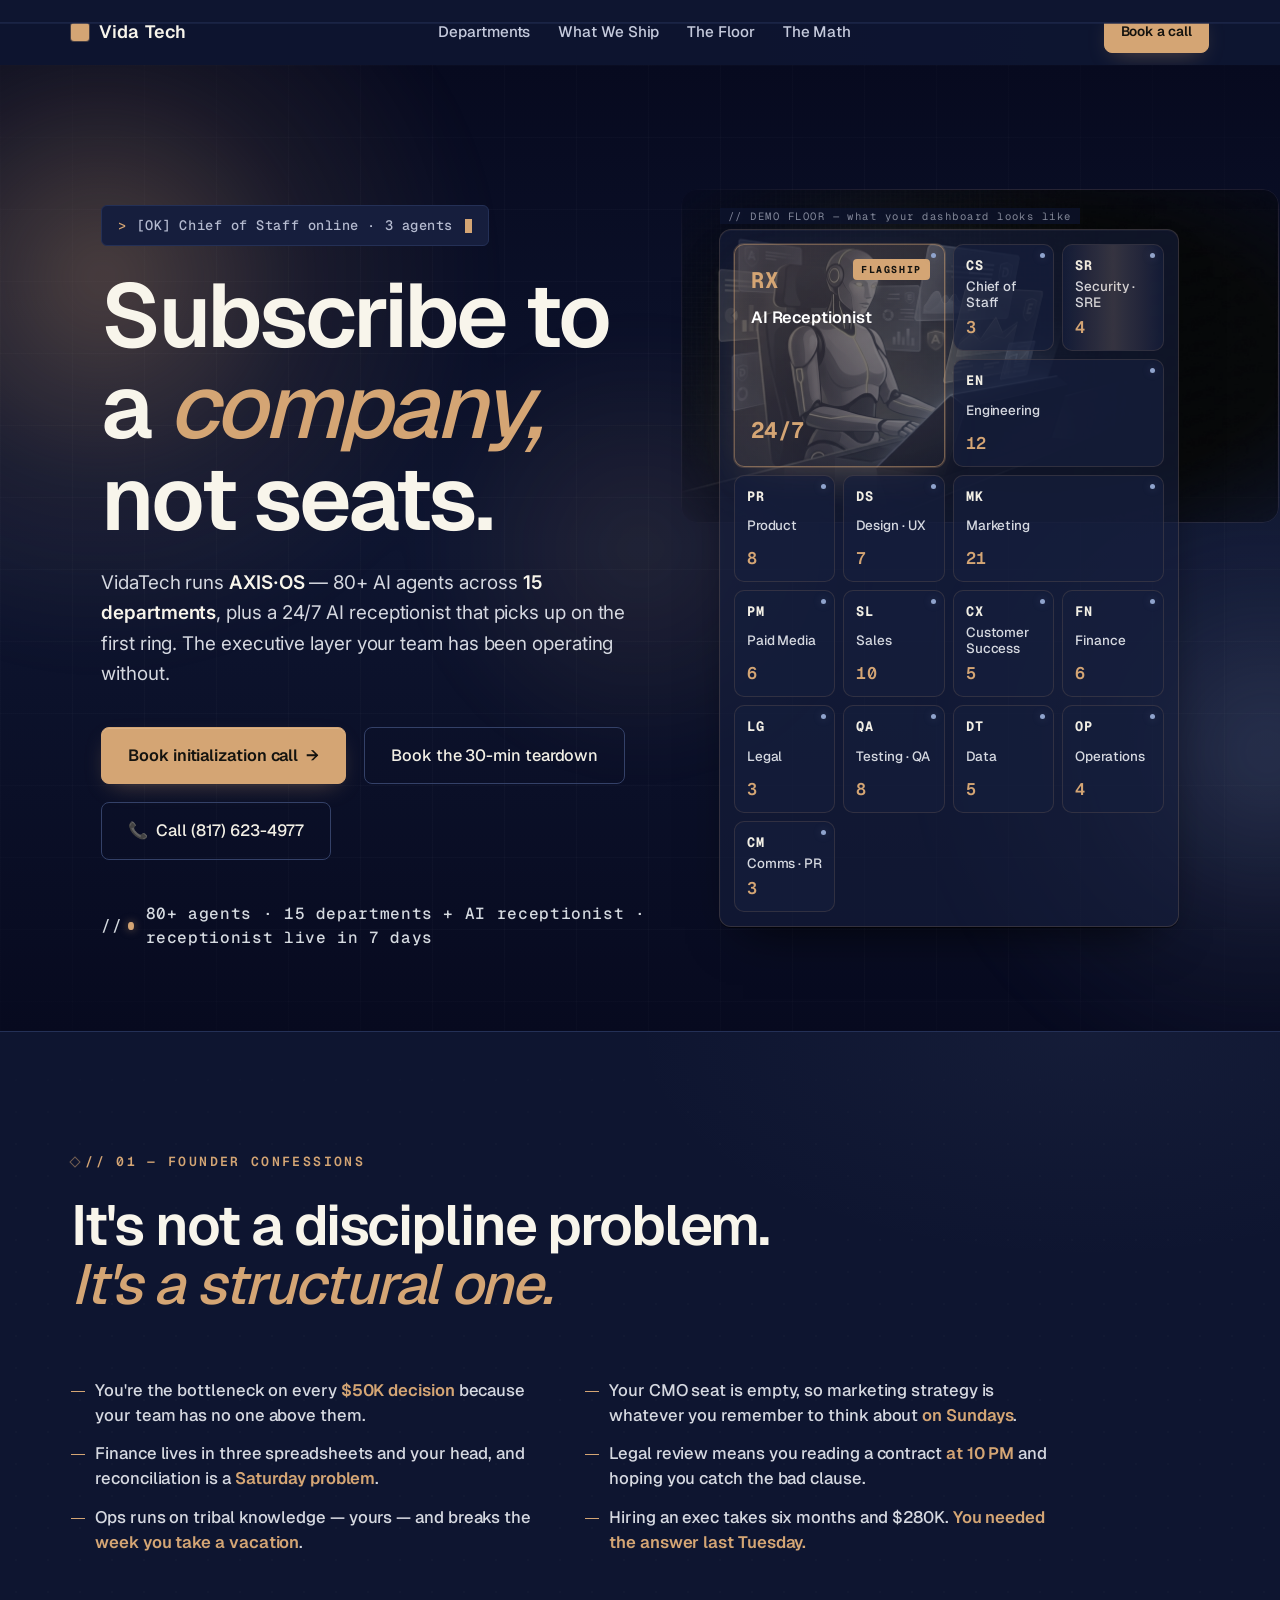
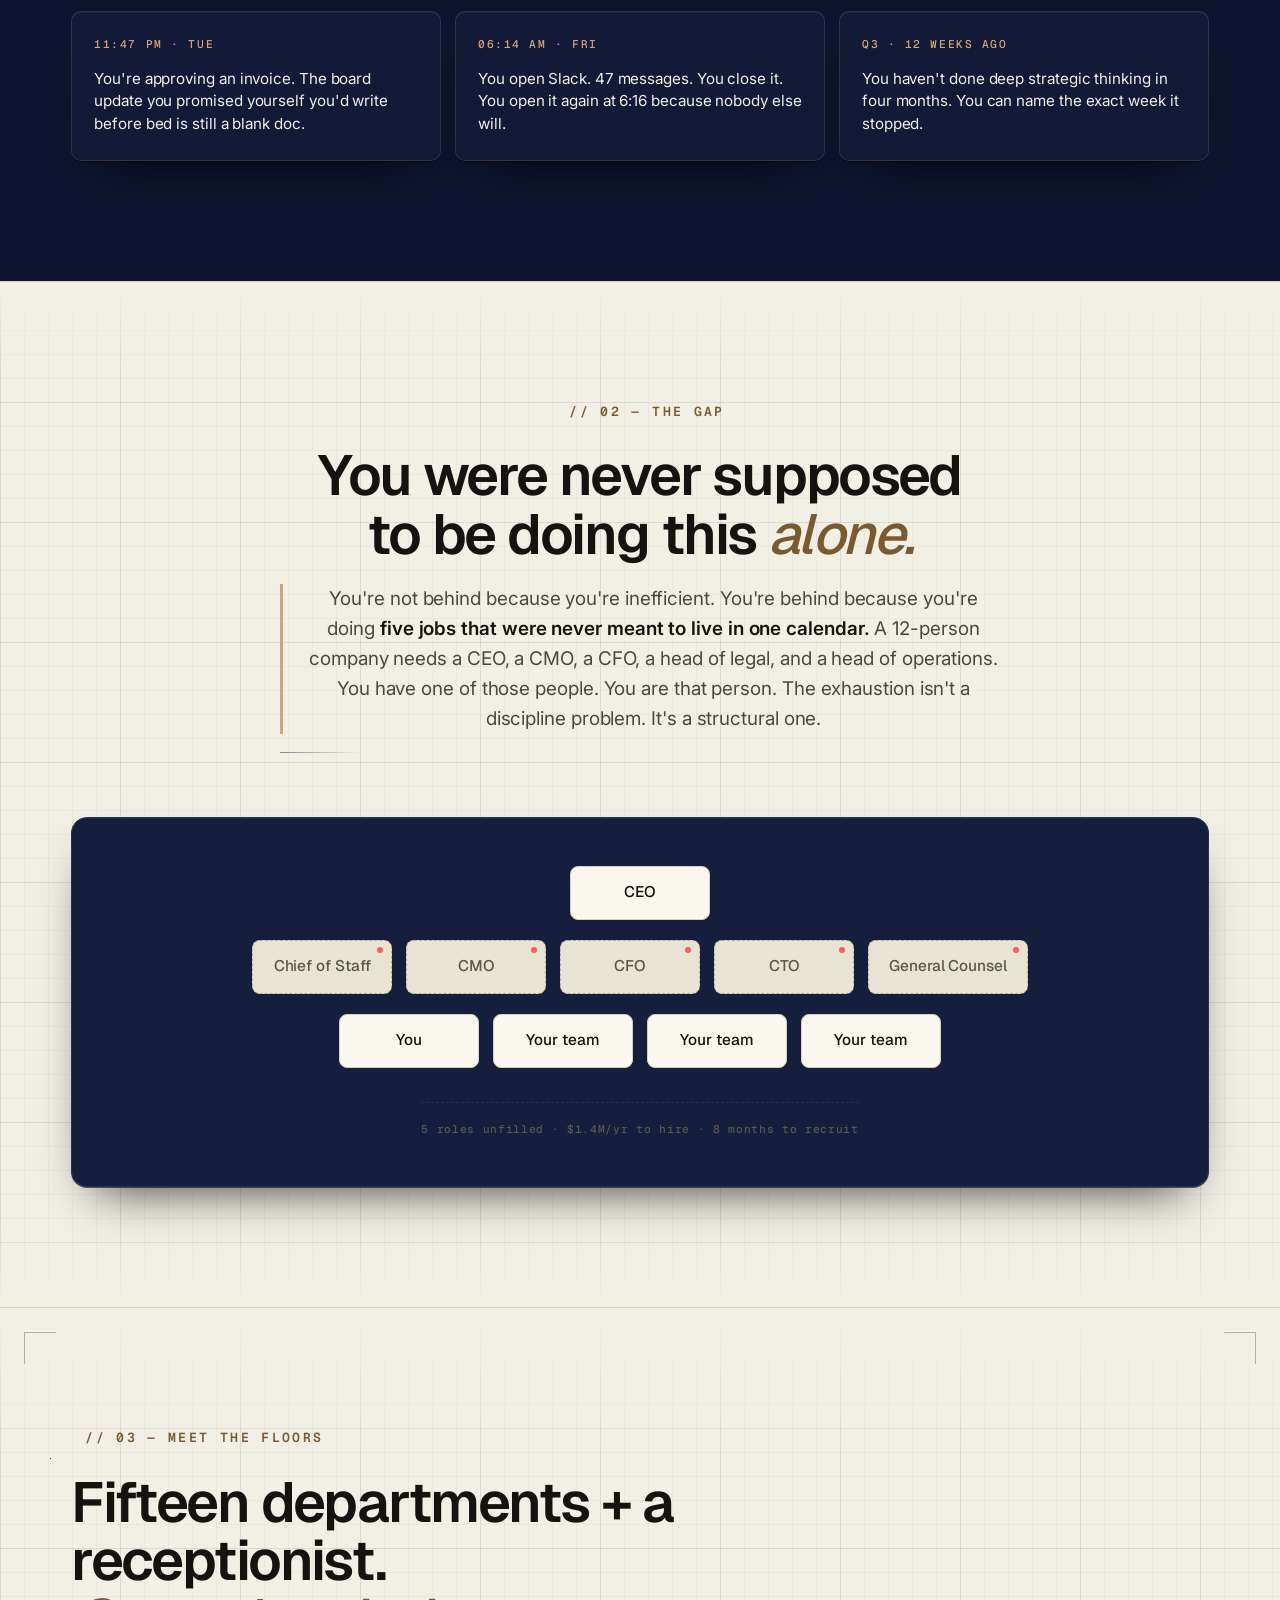
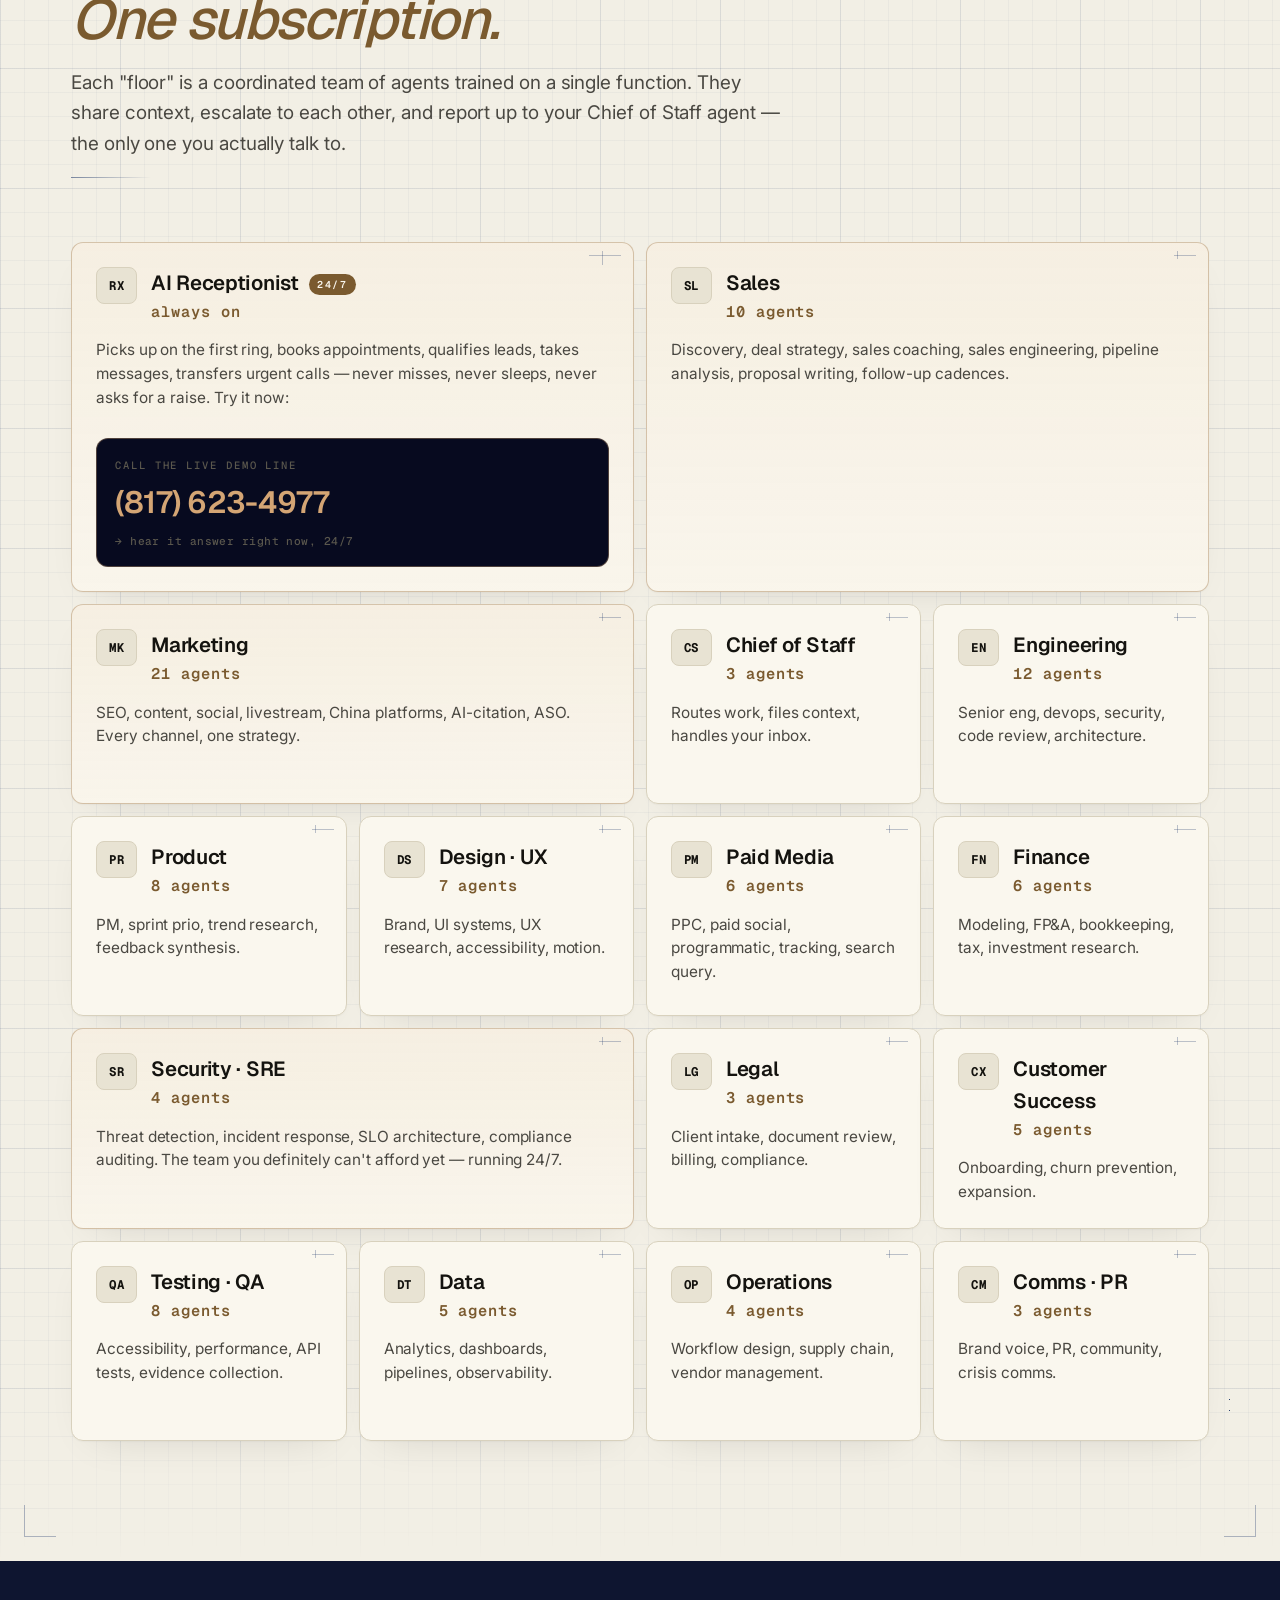
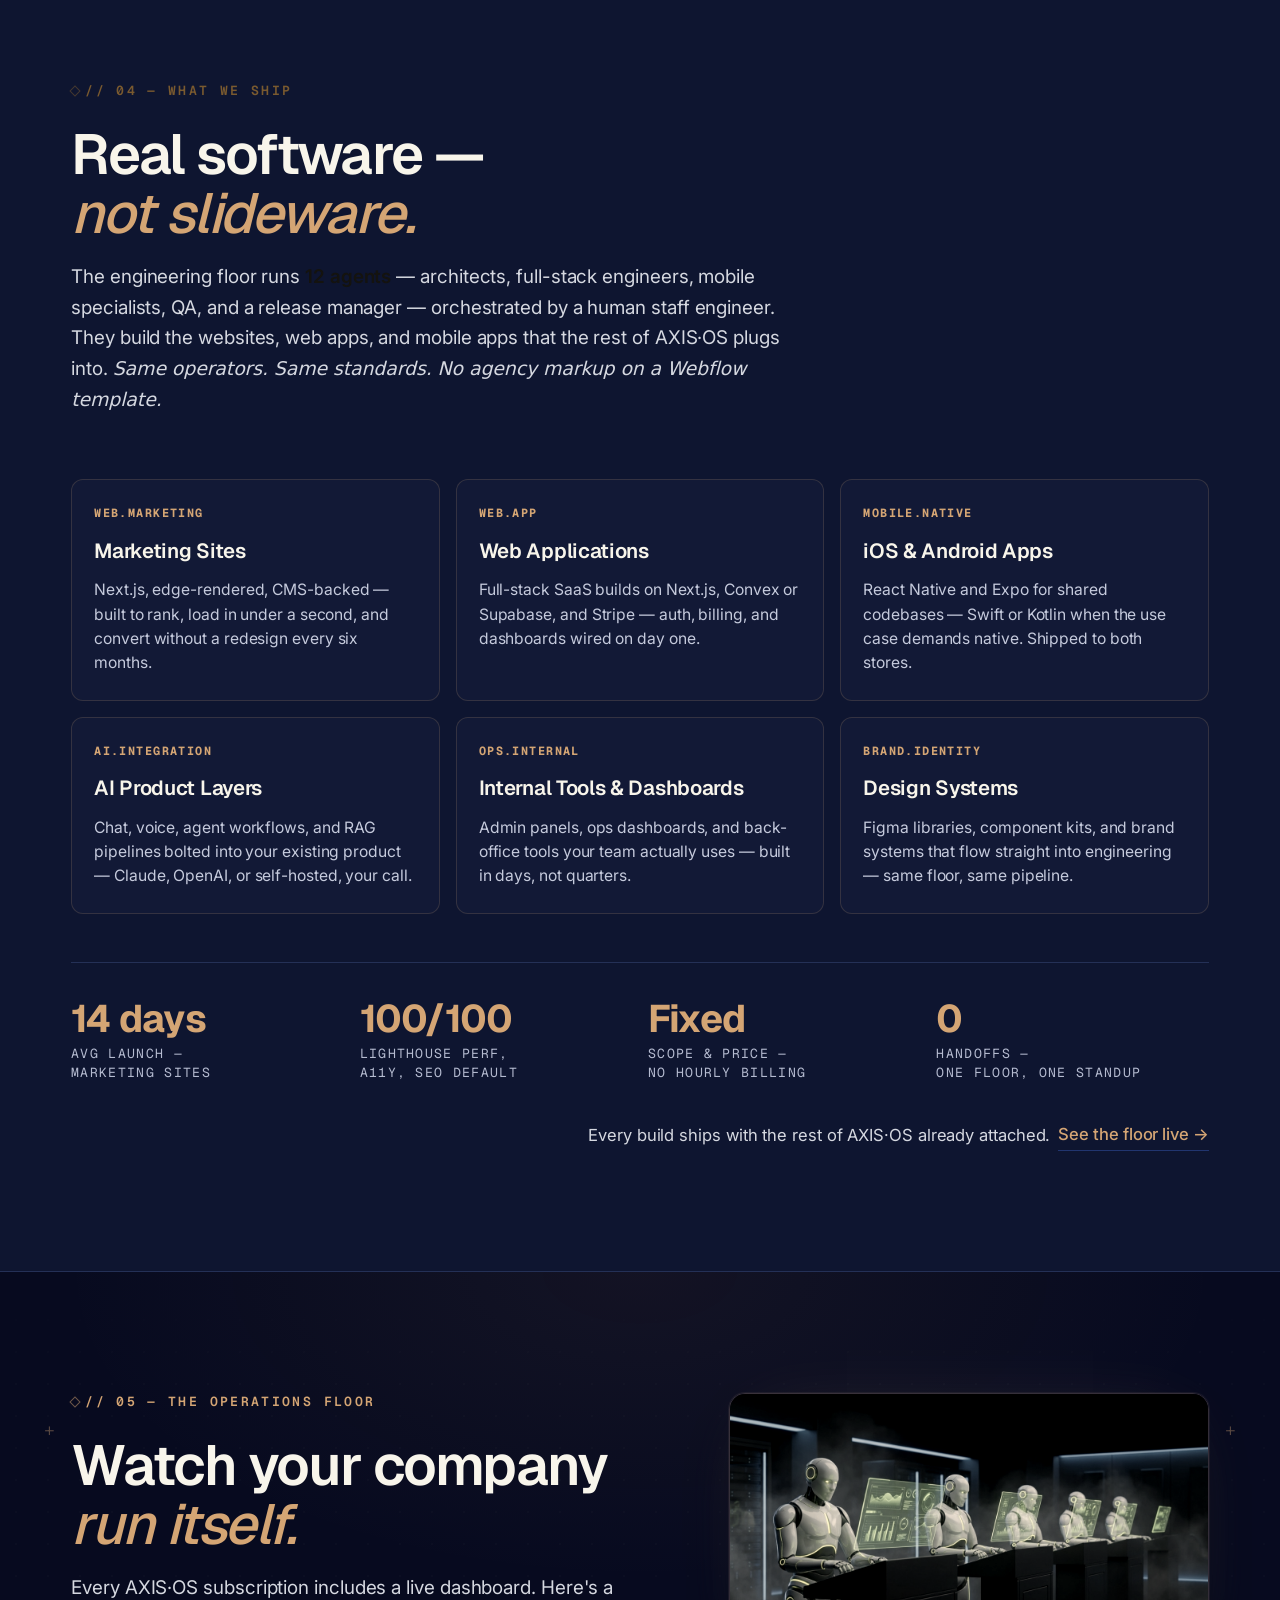
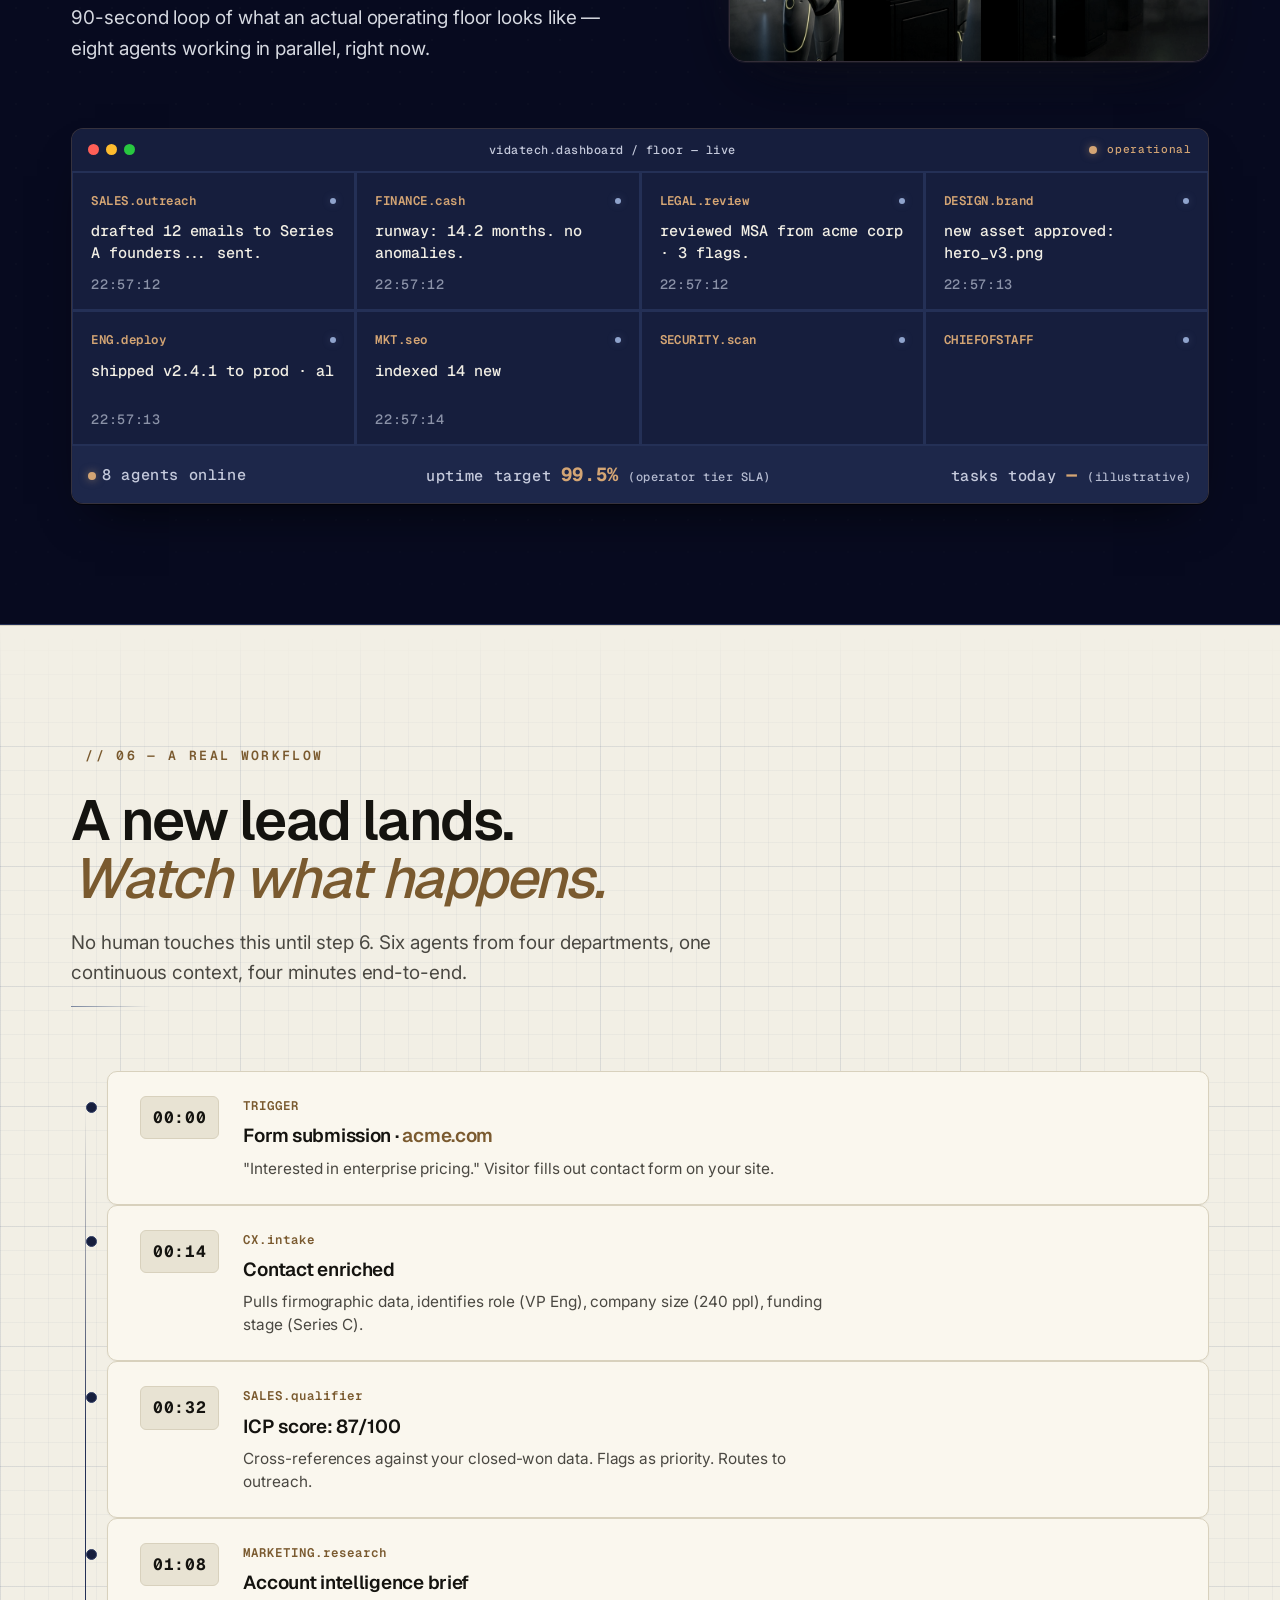
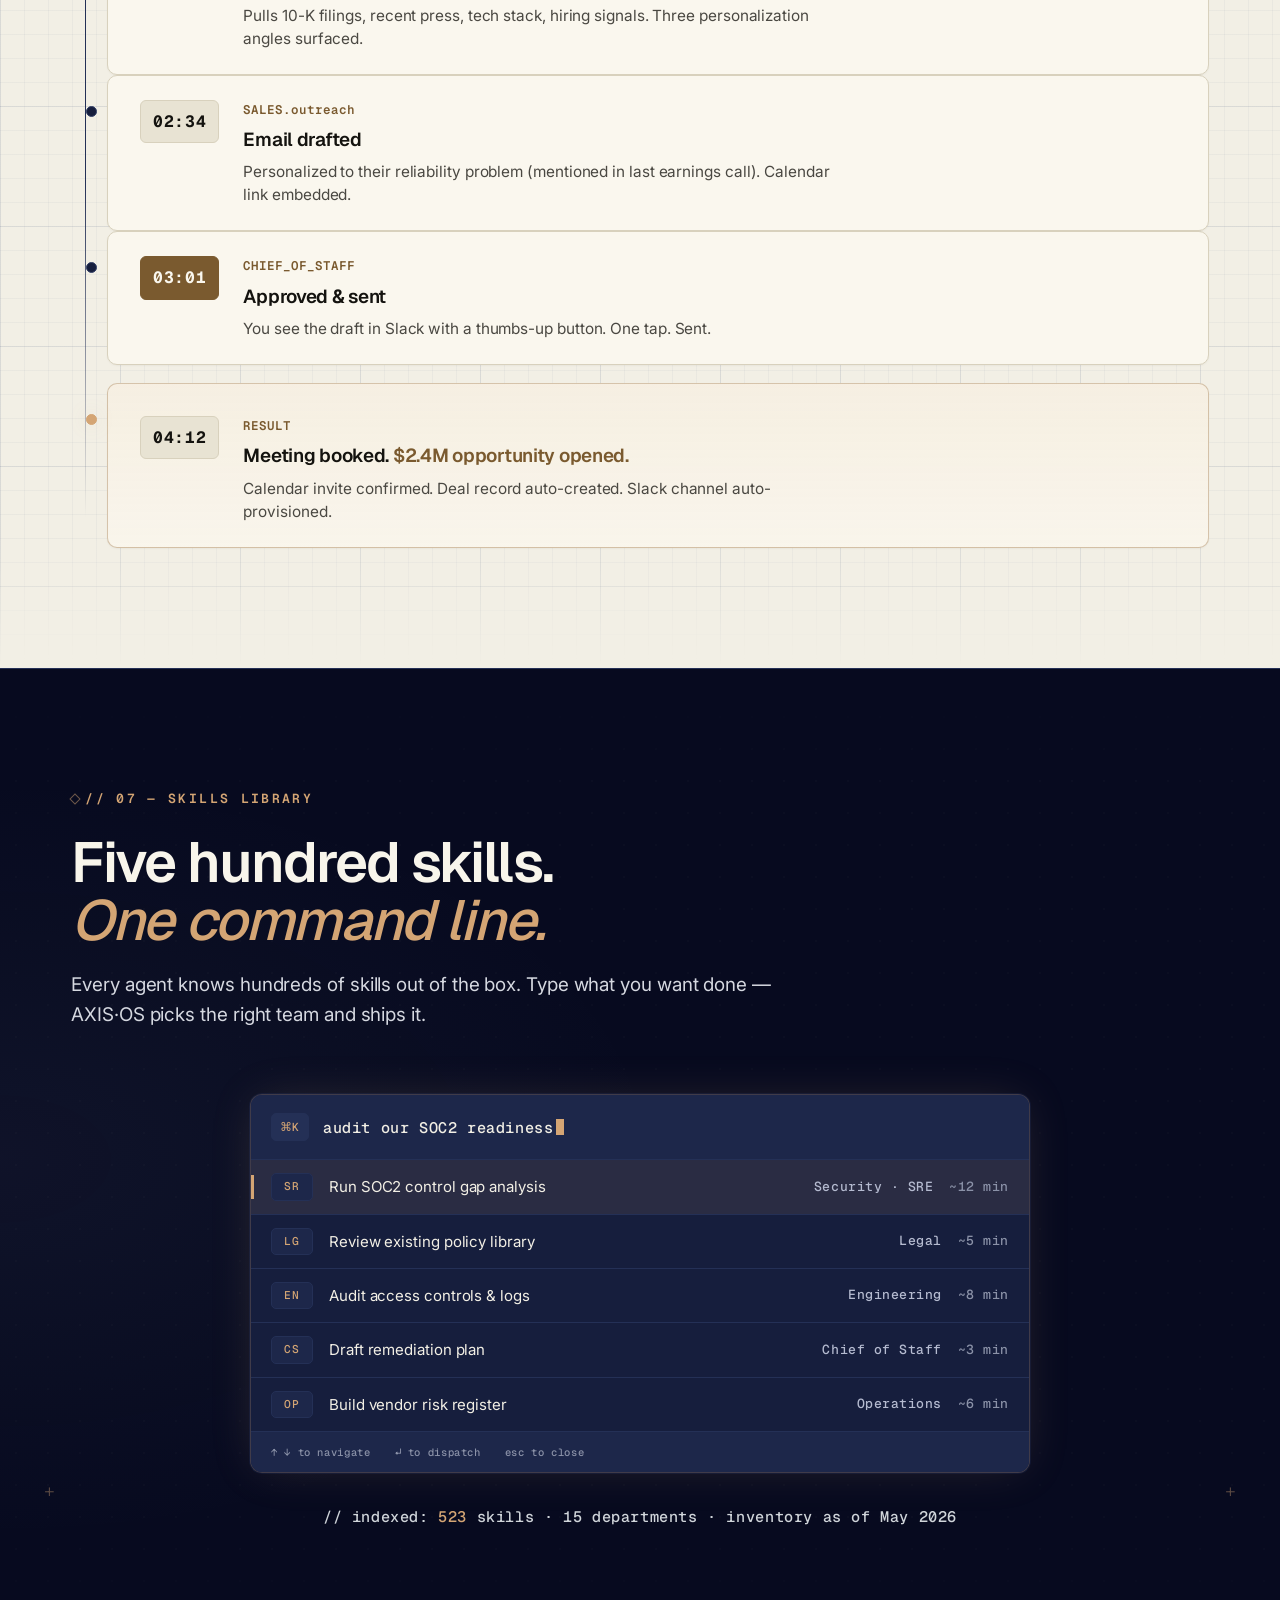
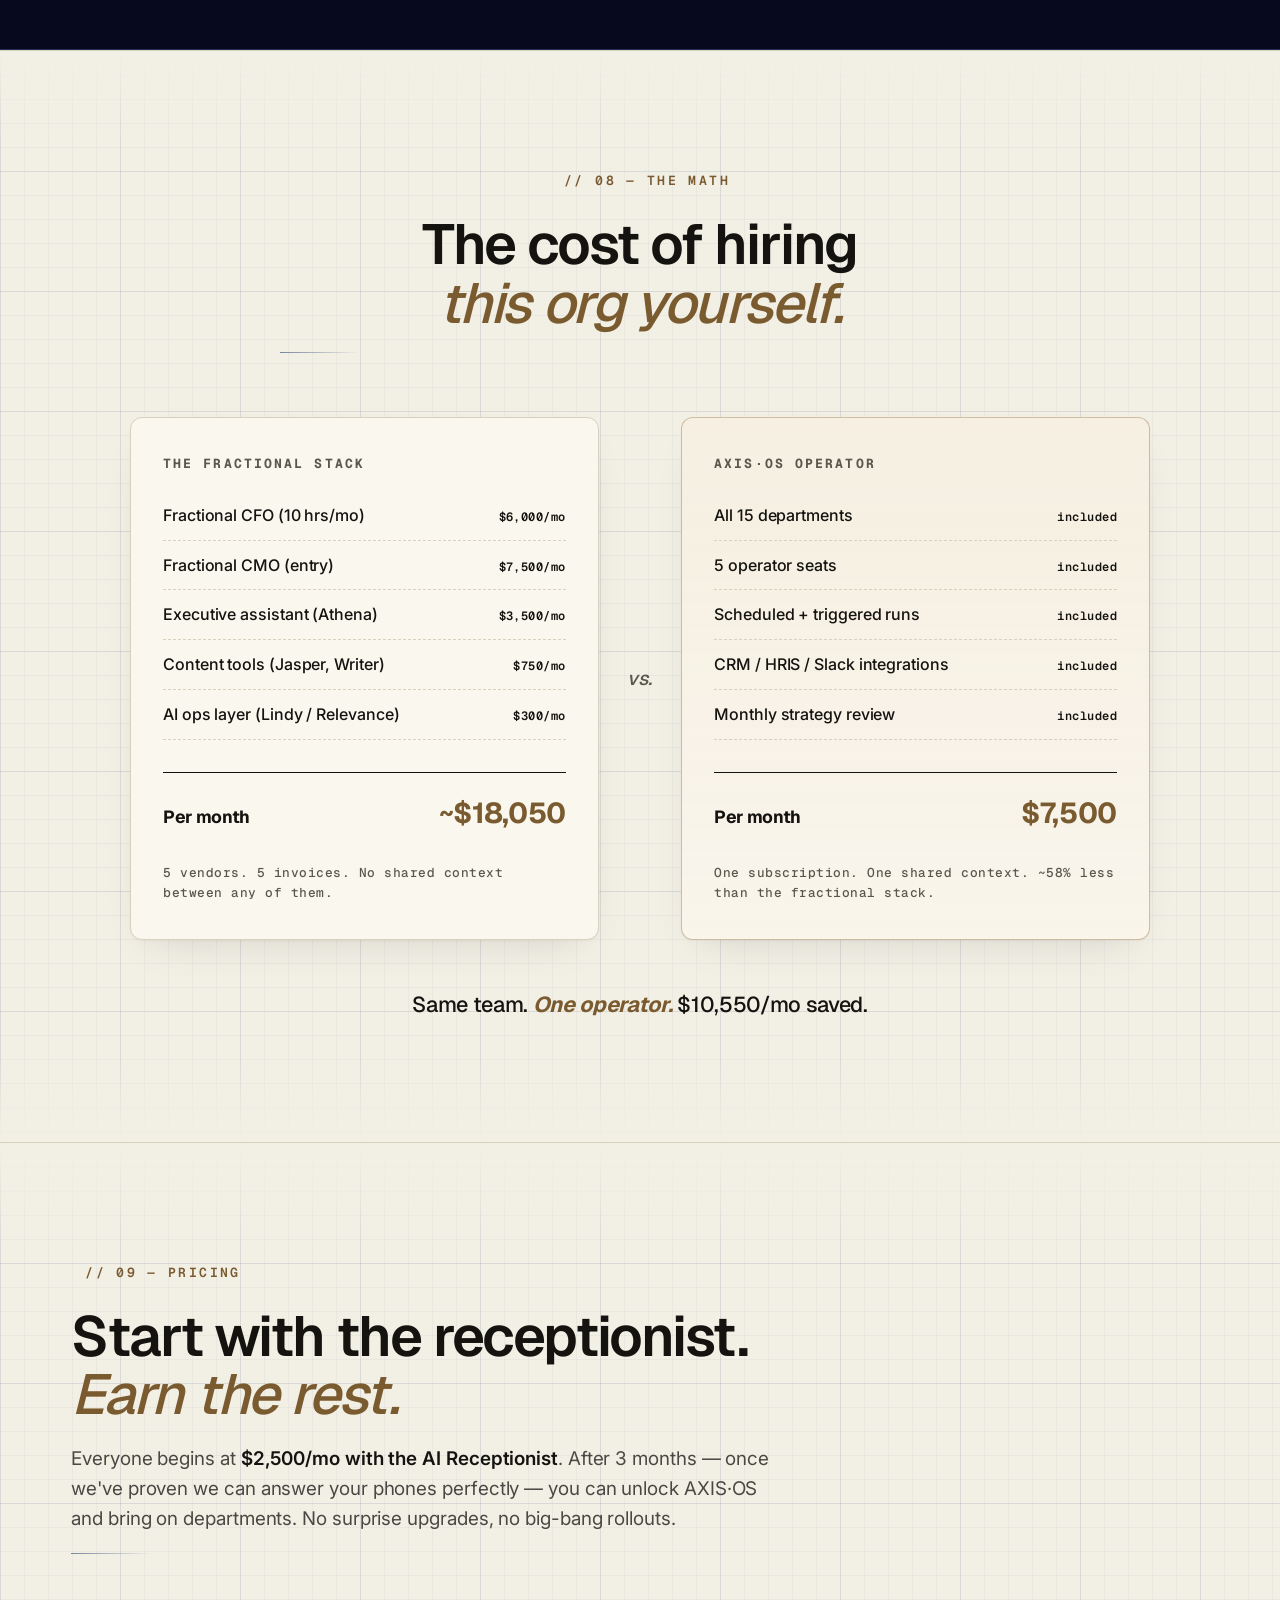
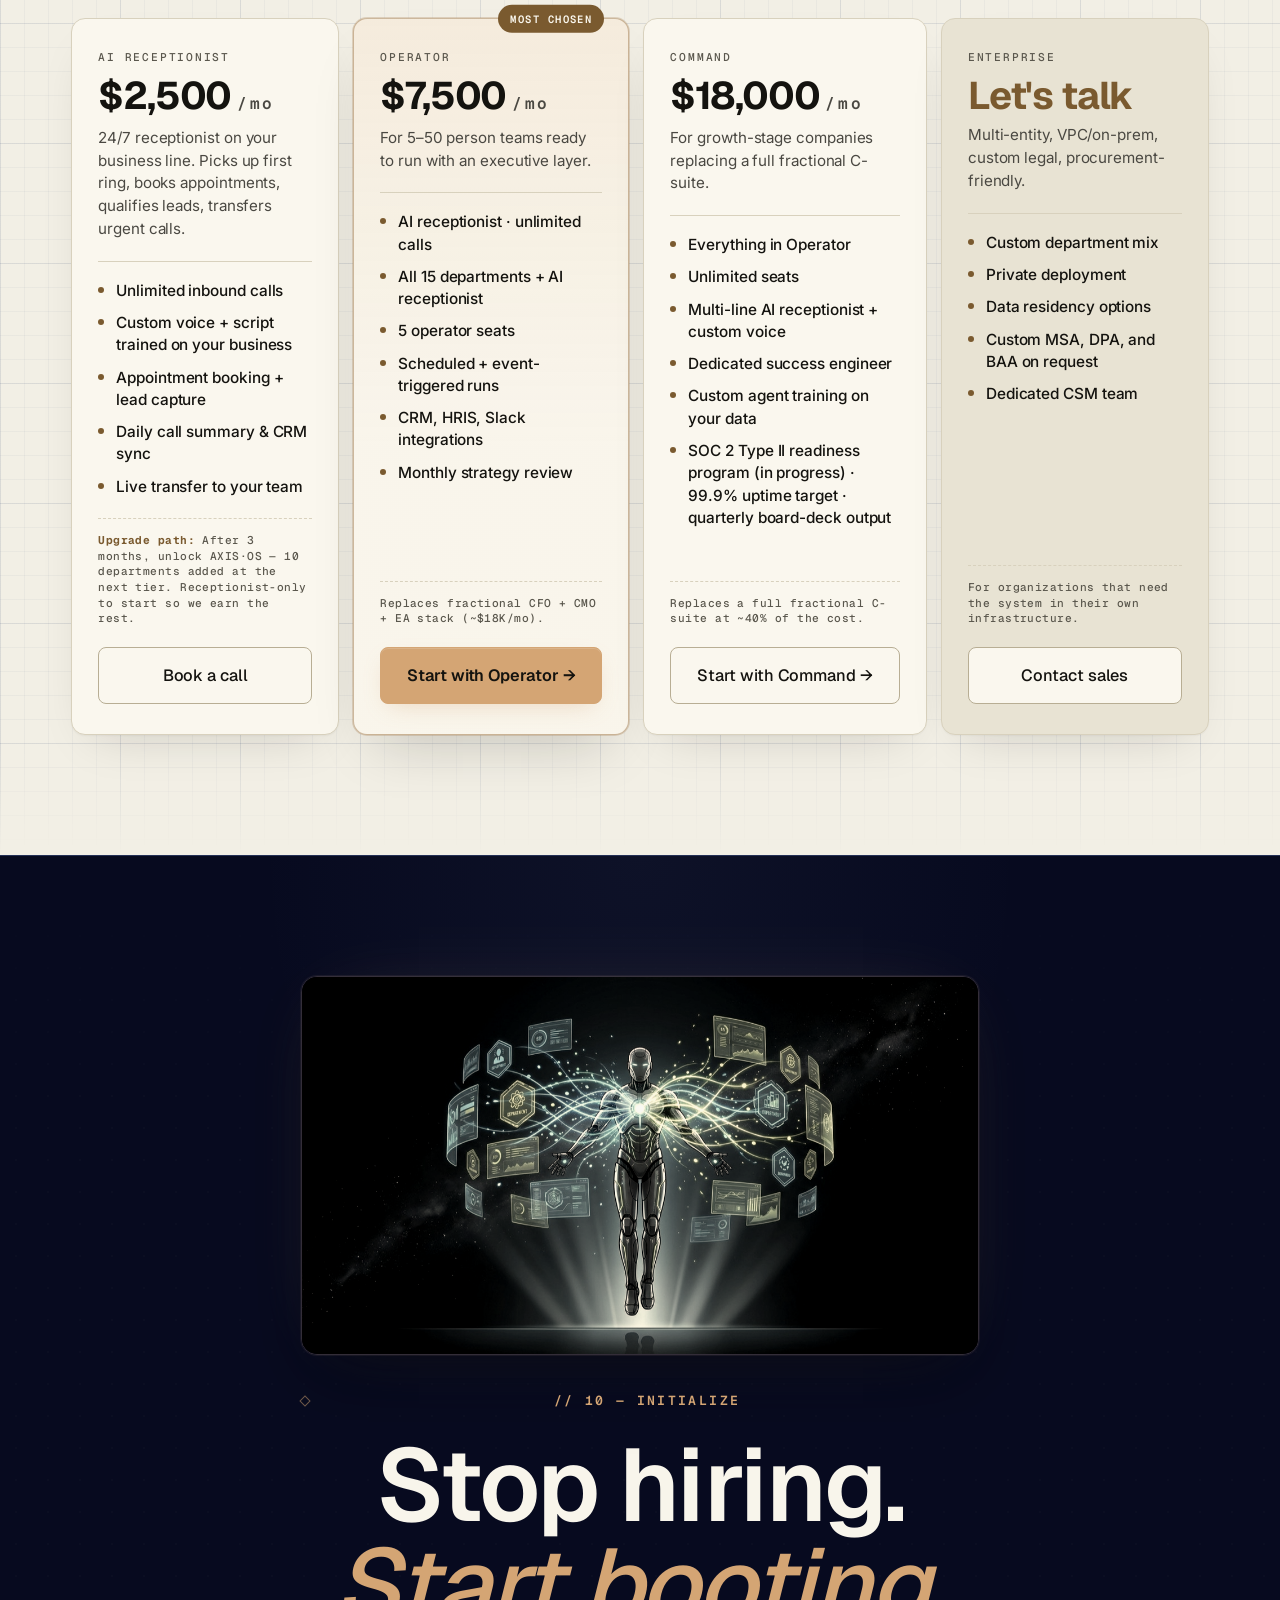
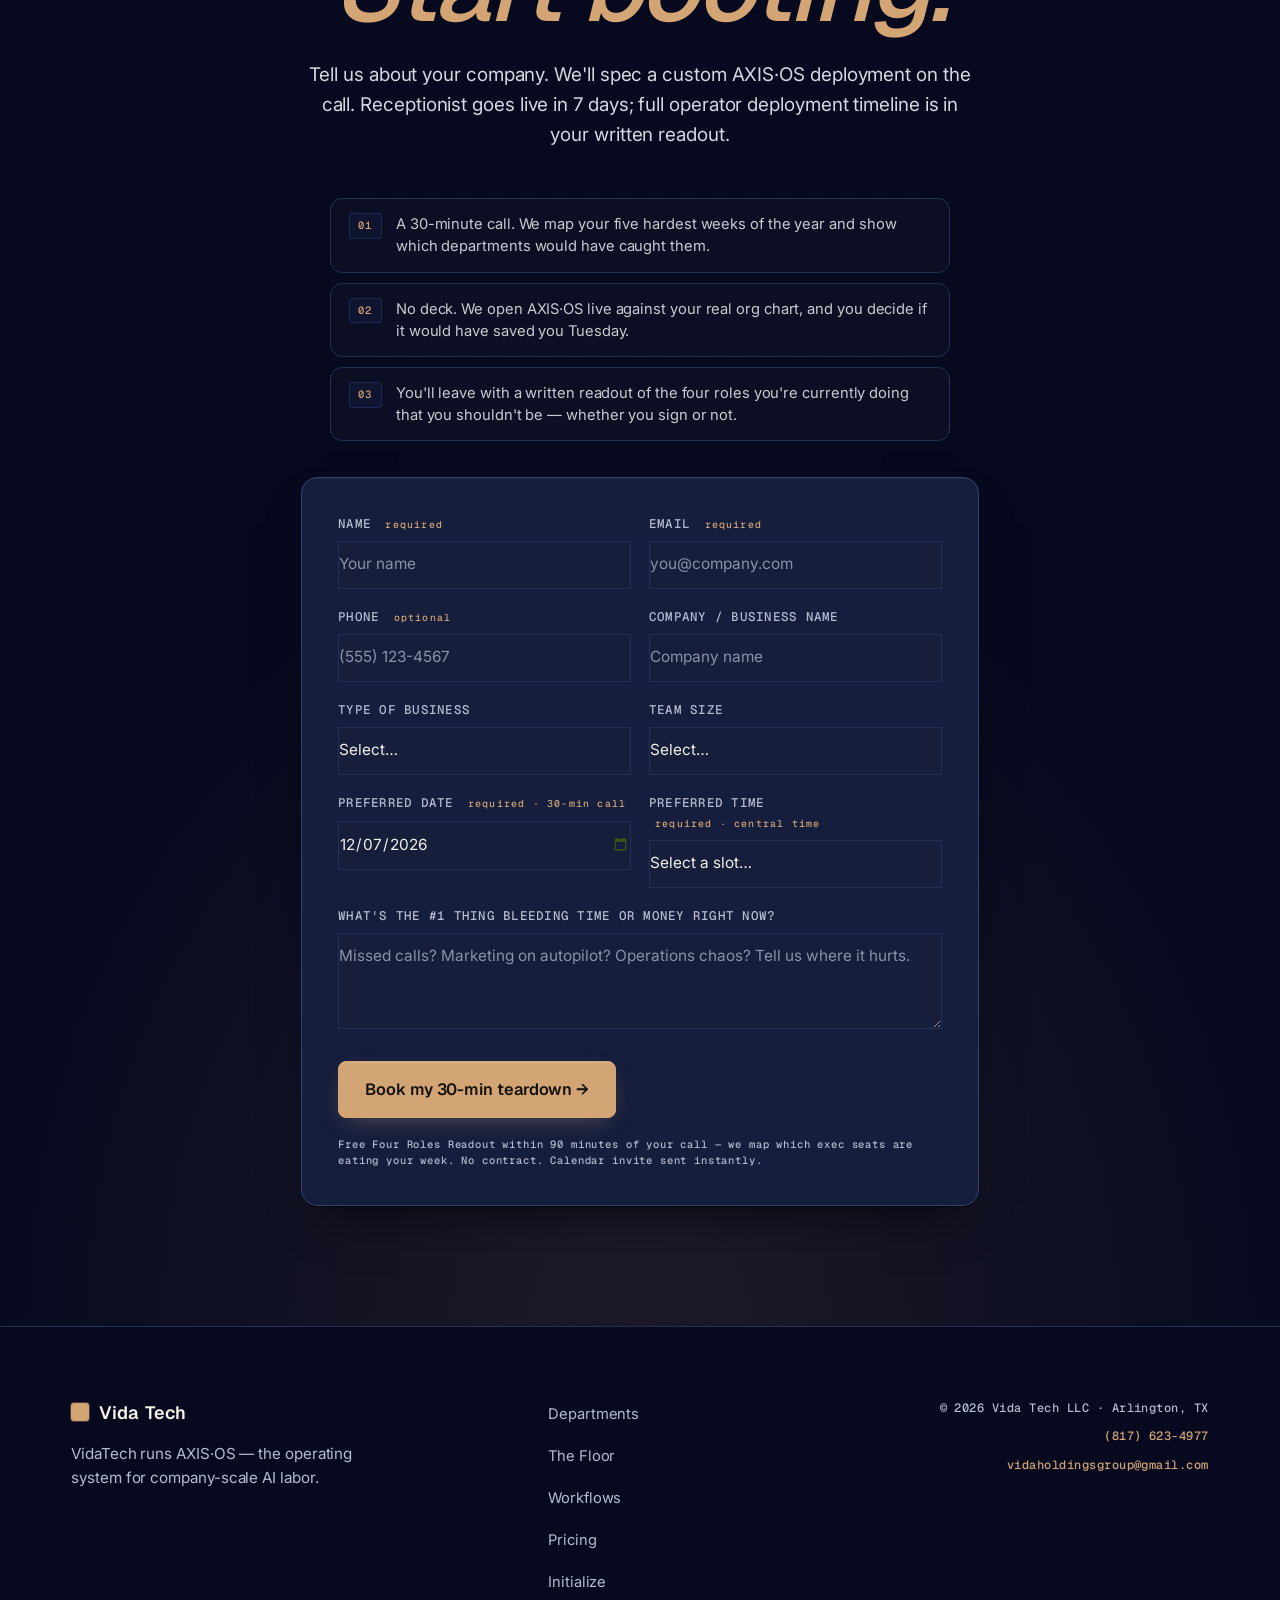
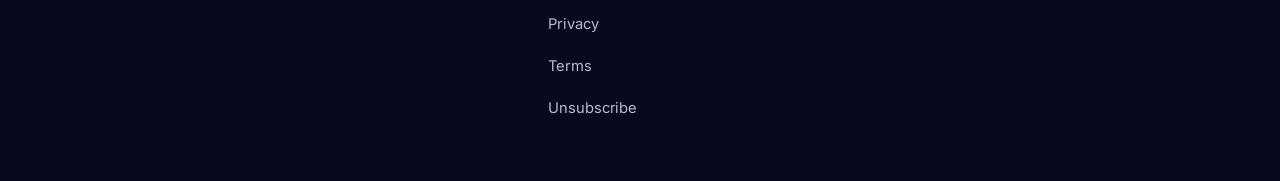
==== commit 5d7cdf76: "v6 — Sophisticated Navy palette (calm, premium, editorial) Direction: lime/blue tech-vibe → navy + c" ====
--- a/index.html
+++ b/index.html
@@ -4,7 +4,7 @@
 <meta charset="utf-8" />
 <meta name="viewport" content="width=device-width,initial-scale=1,viewport-fit=cover" />
 <meta name="color-scheme" content="dark light" />
-<meta name="theme-color" content="#0A0B0D" />
+<meta name="theme-color" content="#0E1530" />
 <title>VidaTech — Subscribe to a company, not seats.</title>
 <meta name="description" content="VidaTech runs AXIS·OS — the operating system for company-scale AI labor. 80+ trained agents across 15 departments, plus a 24/7 AI receptionist add-on, billed like software. Receptionist live in 7 days; full operator deployment scoped on an intro call." />
 <link rel="canonical" href="https://vidatech.org" />
@@ -23,8 +23,8 @@
 <link rel="preconnect" href="https://fonts.gstatic.com" crossorigin />
 <link rel="preconnect" href="https://challenges.cloudflare.com" />
 <link href="https://fonts.googleapis.com/css2?family=Geist:wght@400;500;600;700&family=Geist+Mono:wght@400;500;600&family=Inter:wght@400;500;600;700&display=swap" rel="stylesheet" />
-<link rel="stylesheet" href="style.css?v=v5blue" />
-<link rel="icon" type="image/svg+xml" href="data:image/svg+xml,%3Csvg xmlns='http://www.w3.org/2000/svg' viewBox='0 0 32 32'%3E%3Crect width='32' height='32' rx='6' fill='%234D7FFF'/%3E%3C/svg%3E" />
+<link rel="stylesheet" href="style.css?v=v6navy" />
+<link rel="icon" type="image/svg+xml" href="data:image/svg+xml,%3Csvg xmlns='http://www.w3.org/2000/svg' viewBox='0 0 32 32'%3E%3Crect width='32' height='32' rx='6' fill='%23D4A574'/%3E%3C/svg%3E" />
 <!-- Turnstile script intentionally omitted until a production site key is configured.
      When ready: add <script src="https://challenges.cloudflare.com/turnstile/v0/api.js" async defer></script>
      AND replace the data-sitekey on .cf-turnstile below with the real key from
@@ -1005,6 +1005,6 @@
   </div>
 </footer>
 
-<script src="script.js?v=v5blue"></script>
+<script src="script.js?v=v6navy"></script>
 </body>
 </html>
--- a/style.css
+++ b/style.css
@@ -2910,3 +2910,615 @@
   width:18px !important;height:18px !important;
   box-shadow:0 0 16px rgba(77,127,255,0.6), inset 0 1px 0 rgba(255,255,255,0.3) !important;
 }
+
+/* ═══════════════════════════════════════════════════
+   v6 — SOPHISTICATED NAVY
+   Deep navy + warm cream + soft amber. Calm, premium, editorial.
+   Overrides all prior accent treatments.
+═══════════════════════════════════════════════════ */
+
+:root{
+  /* CANVAS — deep navy with subtle warmth */
+  --canvas:        #0E1530 !important;
+  --canvas-deep:   #070A1F !important;
+  --surface:       #161E3D !important;
+  --surface-2:     #1D274A !important;
+  --surface-3:     #243056 !important;
+
+  /* Borders */
+  --border:        #243056 !important;
+  --border-hot:    #344168 !important;
+  --border-accent: rgba(212,165,116,0.40) !important;
+
+  /* TEXT — generous contrast */
+  --text:          #F2EFE5 !important;   /* warm cream on navy = high contrast, comfortable */
+  --text-mute:     #B5BBD0 !important;   /* readable muted */
+  --text-dim:      #8B92A8 !important;   /* tertiary */
+  --num-key:       #F2EFE5 !important;
+
+  /* ACCENT — soft amber, premium, no neon */
+  --accent:        #D4A574 !important;
+  --accent-hi:     #E2BC8C !important;
+  --accent-deep:   #A8855C !important;
+  --accent-glow:   rgba(212,165,116,0.18) !important;
+  --accent-bright: #E2BC8C !important;
+
+  /* SIGNAL — deep dusty navy-blue for secondary accents/links */
+  --signal:        #8FA3CC !important;
+  --signal-glow:   rgba(143,163,204,0.28) !important;
+
+  /* PAPER (warm cream for inverted sections) */
+  --paper:         #F2EFE5 !important;
+  --paper-2:       #FAF7EE !important;
+  --paper-3:       #E8E3D3 !important;
+  --paper-border:  #D8D1BD !important;
+  --paper-border-hot: #B8AE94 !important;
+  --ink:           #14130F !important;
+  --ink-mute:      #5A574D !important;
+  --ink-dim:       #8B8775 !important;
+  --accent-deep-on-paper: #7A5A2F !important;  /* amber-deep on cream, 6.9:1 AA */
+  --blueprint:        #4A6FA8 !important;
+  --blueprint-deep:   #2A4170 !important;
+  --blueprint-on-paper: rgba(42,65,112,0.08) !important;
+  --blueprint-on-paper-strong: rgba(42,65,112,0.16) !important;
+}
+
+/* ── BODY: simple navy with calm vignettes ── */
+body{
+  background:
+    radial-gradient(ellipse 65% 50% at 100% 0%, rgba(212,165,116,0.05) 0%, transparent 65%),
+    radial-gradient(ellipse 50% 40% at 0% 100%, rgba(143,163,204,0.04) 0%, transparent 60%),
+    var(--canvas) !important;
+}
+
+/* Kill body grain overlay — too noisy for editorial feel */
+body::after{display:none !important}
+
+/* ── HERO: organic morphing blob, no constellation, no scan line ── */
+.hero{
+  background:linear-gradient(180deg, var(--canvas-deep) 0%, var(--canvas) 50%, var(--canvas-deep) 100%) !important;
+  isolation:isolate;
+  overflow:hidden;
+}
+
+.hero::before{
+  content:"";position:absolute;inset:-20%;pointer-events:none;z-index:0;
+  background:
+    radial-gradient(circle 600px at 20% 30%, rgba(212,165,116,0.32) 0%, rgba(212,165,116,0.08) 35%, transparent 65%),
+    radial-gradient(circle 540px at 85% 65%, rgba(143,163,204,0.22) 0%, rgba(143,163,204,0.06) 35%, transparent 65%),
+    radial-gradient(circle 380px at 50% 50%, rgba(212,165,116,0.10) 0%, transparent 60%) !important;
+  filter:blur(20px) !important;
+  animation:morphBlob 32s ease-in-out infinite alternate !important;
+  will-change:transform;
+}
+
+@keyframes morphBlob{
+  0%   {transform:translate(0,0) scale(1)         rotate(0deg);   border-radius:60% 40% 30% 70%/60% 30% 70% 40%}
+  33%  {transform:translate(2%,-2%) scale(1.05)   rotate(60deg);  border-radius:50% 50% 60% 40%/40% 60% 50% 50%}
+  66%  {transform:translate(-2%,2%) scale(0.97)   rotate(-30deg); border-radius:40% 60% 50% 50%/55% 45% 65% 35%}
+  100% {transform:translate(1%,-1%) scale(1.02)   rotate(15deg);  border-radius:55% 45% 40% 60%/50% 50% 50% 50%}
+}
+
+/* Soft grid mesh — much subtler than before */
+.hero::after{
+  background:
+    linear-gradient(rgba(242,239,229,0.025) 1px, transparent 1px) 0 0/72px 72px,
+    linear-gradient(90deg, rgba(242,239,229,0.025) 1px, transparent 1px) 0 0/72px 72px !important;
+  mask-image:radial-gradient(ellipse 90% 80% at 50% 50%, #000 0%, #000 50%, transparent 100%) !important;
+  -webkit-mask-image:radial-gradient(ellipse 90% 80% at 50% 50%, #000 0%, #000 50%, transparent 100%) !important;
+  filter:none !important;
+}
+
+/* Kill old hero accents that fight the editorial calm */
+.hero__left::before,
+.hero__left::after,
+.hero__right::before,
+.hero .container::before,
+.hero .container::after{
+  display:none !important;
+}
+
+/* ── DARK SECTION GLOWS — soft amber + dusty blue ── */
+.broken{background:
+  radial-gradient(ellipse 60% 45% at 85% 0%, rgba(143,163,204,0.05), transparent 60%),
+  var(--canvas) !important;}
+.floor{background:
+  radial-gradient(ellipse 70% 50% at 50% 0%, rgba(212,165,116,0.06), transparent 65%),
+  var(--canvas-deep) !important;}
+.skills{background:
+  radial-gradient(ellipse 80% 60% at 0% 50%, rgba(143,163,204,0.06), transparent 65%),
+  var(--canvas-deep) !important;}
+.initialize{background:
+  radial-gradient(ellipse 80% 60% at 50% 100%, rgba(212,165,116,0.10), transparent 65%),
+  radial-gradient(ellipse 50% 40% at 50% 0%, rgba(143,163,204,0.05), transparent 60%),
+  var(--canvas-deep) !important;}
+
+/* Section dot grid — much fainter */
+.broken::before,
+.floor::before,
+.skills::before,
+.initialize::before{
+  background-image:
+    radial-gradient(circle, rgba(242,239,229,0.04) 1px, transparent 1.5px) !important;
+  background-size:32px 32px !important;
+  opacity:0.5 !important;
+}
+
+/* ── HEADLINES — calm, confident, no glow halos ── */
+.display{
+  color:#F8F5EB !important;
+  font-weight:600 !important;
+  letter-spacing:-0.028em !important;
+}
+.display em{
+  color:var(--accent) !important;
+  font-style:italic !important;
+  font-weight:500 !important;
+  text-shadow:none !important;
+}
+.display--hero{
+  font-size:clamp(3.4rem, 7vw, 6.4rem) !important;
+  font-weight:600 !important;
+  line-height:1.02 !important;
+  letter-spacing:-0.035em !important;
+}
+
+/* Paper section headlines — ink black */
+.gap .display, .departments .display, .workflows .display,
+.math .display, .pricing .display, .what-we-ship .display{
+  color:var(--ink) !important;
+}
+.gap .display em, .departments .display em, .workflows .display em,
+.math .display em, .pricing .display em, .what-we-ship .display em{
+  color:var(--accent-deep-on-paper) !important;
+}
+
+/* ── LEDE — generous contrast ── */
+.lede{
+  color:#D5D8E0 !important;
+  font-size:1.18rem !important;
+  font-weight:400 !important;
+  line-height:1.6 !important;
+}
+.lede strong{color:#F8F5EB !important; font-weight:600 !important}
+
+/* Paper lede */
+.gap .lede, .departments .lede, .workflows .lede,
+.math .lede, .pricing .lede, .what-we-ship .lede{
+  color:#4A4842 !important;
+}
+.gap .lede strong, .departments .lede strong, .workflows .lede strong,
+.math .lede strong, .pricing .lede strong, .what-we-ship .lede strong{
+  color:var(--ink) !important;
+}
+
+/* ── EYEBROWS — quiet uppercase ── */
+.eyebrow{
+  color:var(--accent) !important;
+  font-size:.82rem !important;
+  font-weight:600 !important;
+  letter-spacing:0.18em !important;
+  text-shadow:none !important;
+}
+.gap .eyebrow, .departments .eyebrow, .workflows .eyebrow,
+.math .eyebrow, .pricing .eyebrow, .what-we-ship .eyebrow{
+  color:var(--accent-deep-on-paper) !important;
+}
+
+/* ── NAV — calm, no glow ── */
+.nav{
+  background:rgba(14,21,48,0.92) !important;
+  border-bottom:1px solid transparent;
+}
+.nav.is-scrolled{
+  background:rgba(14,21,48,0.98) !important;
+  border-bottom-color:rgba(212,165,116,0.16) !important;
+}
+.nav__links a{
+  color:#C5CADC !important;
+}
+.nav__links a:hover{
+  color:var(--accent) !important;
+  text-shadow:none !important;
+}
+.logo__word{color:#F8F5EB !important}
+.logo__mark{
+  background:var(--accent) !important;
+  box-shadow:0 0 0 1px rgba(212,165,116,0.3) !important;
+}
+
+/* ── BUTTONS — editorial confident, no neon ── */
+.btn--accent{
+  background:var(--accent) !important;
+  color:#14130F !important;
+  border-color:var(--accent) !important;
+  font-weight:600 !important;
+  box-shadow:
+    0 1px 0 rgba(255,255,255,0.15) inset,
+    0 8px 24px -10px rgba(212,165,116,0.45) !important;
+}
+.btn--accent:hover{
+  background:var(--accent-hi) !important;
+  border-color:var(--accent-hi) !important;
+  transform:translateY(-1px);
+  box-shadow:
+    0 1px 0 rgba(255,255,255,0.20) inset,
+    0 16px 32px -10px rgba(212,165,116,0.55) !important;
+}
+.btn--ghost{
+  background:transparent !important;
+  border-color:#344168 !important;
+  color:#F2EFE5 !important;
+}
+.btn--ghost:hover{
+  background:rgba(212,165,116,0.06) !important;
+  border-color:var(--accent) !important;
+  color:var(--accent) !important;
+}
+
+/* ── BENTO TILES — softer, no glow on numbers ── */
+.tile-mini{
+  background:rgba(22,30,61,0.7) !important;
+  border:1px solid rgba(212,165,116,0.15) !important;
+  border-radius:10px !important;
+}
+.tile-mini__sym{color:#F2EFE5 !important; text-shadow:none !important}
+.tile-mini__lbl{color:#D5D8E0 !important}
+.tile-mini__count{
+  color:var(--accent) !important;
+  text-shadow:none !important;
+  font-weight:600 !important;
+}
+.tile-mini--hot{
+  background:linear-gradient(135deg, rgba(212,165,116,0.20), rgba(212,165,116,0.06)) !important;
+  border-color:rgba(212,165,116,0.45) !important;
+  box-shadow:0 0 0 1px rgba(212,165,116,0.20), 0 16px 40px -16px rgba(212,165,116,0.30) !important;
+}
+.tile-mini--hot::before{
+  background:var(--accent) !important;
+  color:#14130F !important;
+}
+.tile-mini--hot .tile-mini__sym,
+.tile-mini--hot .tile-mini__count{
+  color:var(--accent) !important;
+  text-shadow:none !important;
+}
+
+/* Grid tiles wrapper — soft cream-ish glass */
+.hero__right .grid-tiles{
+  background:rgba(22,30,61,0.6) !important;
+  border:1px solid rgba(212,165,116,0.18) !important;
+  border-radius:12px !important;
+}
+
+/* ── DEPARTMENT CARDS (paper section) — soft cream with amber ticks ── */
+.departments .dept{
+  background:var(--paper-2) !important;
+  border:1px solid var(--paper-border) !important;
+  border-radius:12px !important;
+  box-shadow:0 1px 2px rgba(20,19,15,0.04), 0 16px 40px -24px rgba(20,19,15,0.15) !important;
+  transition:transform 360ms cubic-bezier(.22,1,.36,1), border-color var(--t), box-shadow var(--t) !important;
+}
+.departments .dept:hover{
+  transform:translateY(-4px) !important;
+  border-color:var(--paper-border-hot) !important;
+  box-shadow:0 1px 2px rgba(20,19,15,0.06), 0 28px 56px -24px rgba(20,19,15,0.22) !important;
+}
+.departments .dept__name{color:var(--ink) !important; font-weight:600 !important}
+.departments .dept__copy{color:#4A4842 !important; line-height:1.55 !important}
+.departments .dept__count{color:var(--accent-deep-on-paper) !important; font-weight:600 !important}
+.departments .dept__sym{
+  background:var(--paper-3) !important;
+  border:1px solid var(--paper-border) !important;
+  color:var(--ink) !important;
+}
+.departments .dept--flagship{
+  background:linear-gradient(180deg, rgba(212,165,116,0.10), rgba(212,165,116,0.02)), var(--paper-2) !important;
+  border-color:rgba(168,133,92,0.45) !important;
+}
+.departments .dept::before,
+.departments .dept::after{
+  background:var(--blueprint-deep) !important;
+  opacity:0.3 !important;
+}
+.dept--receptionist{
+  box-shadow:0 0 0 1px rgba(168,133,92,0.45), 0 0 48px -16px rgba(212,165,116,0.30), 0 24px 56px -24px rgba(20,19,15,0.18) !important;
+}
+.dept--receptionist::before,
+.dept--receptionist::after{
+  background:var(--accent-deep-on-paper) !important;
+  opacity:0.55 !important;
+}
+.dept__pill{
+  background:var(--accent-deep-on-paper) !important;
+  color:#FAF7EE !important;
+}
+
+/* Demo line phone callout — navy not lime */
+.demo-line{
+  background:var(--canvas-deep) !important;
+  border:1px solid rgba(212,165,116,0.35) !important;
+}
+.demo-line__num{
+  color:var(--accent) !important;
+  text-shadow:none !important;
+}
+
+/* ── PRICING TIERS — warm cream cards with amber featured ── */
+.pricing .tier{
+  background:var(--paper-2) !important;
+  border:1px solid var(--paper-border) !important;
+  border-radius:14px !important;
+  box-shadow:0 1px 2px rgba(20,19,15,0.04), 0 20px 48px -24px rgba(20,19,15,0.18) !important;
+}
+.pricing .tier:hover{
+  transform:translateY(-3px) !important;
+  border-color:var(--paper-border-hot) !important;
+}
+.pricing .tier__amount{
+  color:var(--ink) !important;
+  text-shadow:none !important;
+}
+.pricing .tier__sub{color:#4A4842 !important}
+.pricing .tier__per{color:#4A4842 !important}
+.pricing .tier__features{border-top-color:var(--paper-border) !important}
+.pricing .tier__features li{color:var(--ink) !important}
+.pricing .tier__features li::before{background:var(--accent-deep-on-paper) !important}
+.pricing .tier__replaces{
+  color:#5A574D !important;
+  border-top-color:var(--paper-border) !important;
+}
+.pricing .tier__replaces strong{color:var(--accent-deep-on-paper) !important}
+.pricing .tier--featured{
+  background:linear-gradient(180deg, rgba(212,165,116,0.14), rgba(212,165,116,0.02) 60%), var(--paper-2) !important;
+  border-color:rgba(168,133,92,0.55) !important;
+  box-shadow:0 0 0 1px rgba(168,133,92,0.30), 0 28px 56px -24px rgba(20,19,15,0.22) !important;
+}
+.pricing .tier--featured .tier__features li::before{background:var(--accent-deep-on-paper) !important}
+.pricing .tier__badge{
+  background:var(--accent-deep-on-paper) !important;
+  color:#FAF7EE !important;
+}
+.pricing .tier--enterprise{background:var(--paper-3) !important}
+.pricing .tier__amount--text{color:var(--accent-deep-on-paper) !important}
+.pricing .btn--ghost{
+  background:var(--paper-2) !important;
+  color:var(--ink) !important;
+  border:1px solid var(--paper-border-hot) !important;
+}
+.pricing .btn--ghost:hover{
+  background:var(--ink) !important;
+  color:var(--paper-2) !important;
+  border-color:var(--ink) !important;
+}
+
+/* ── PAPER SECTIONS BG override ── */
+.gap, .departments, .workflows, .math, .pricing, .what-we-ship{
+  background:var(--paper) !important;
+  color:var(--ink) !important;
+}
+.what-we-ship{
+  background:var(--canvas) !important;
+  color:var(--text) !important;
+}
+.what-we-ship .display{color:#F8F5EB !important}
+.what-we-ship .display em{color:var(--accent) !important}
+.what-we-ship .lede{color:#D5D8E0 !important}
+.what-we-ship .ship-card{
+  background:rgba(22,30,61,0.5) !important;
+  border:1px solid rgba(212,165,116,0.18) !important;
+}
+.what-we-ship .ship-card:hover{
+  border-color:rgba(212,165,116,0.4) !important;
+  transform:translateY(-3px) !important;
+}
+.what-we-ship .ship-card__label{color:var(--accent) !important}
+.what-we-ship .ship-card__name{color:#F8F5EB !important}
+.what-we-ship .ship-card__desc{color:#C5CADC !important}
+.what-we-ship .ship-stat__num{
+  color:var(--accent) !important;
+  text-shadow:none !important;
+}
+.what-we-ship .ship-stat__lbl{color:#B5BBD0 !important}
+.what-we-ship .ship-bridge{color:#D5D8E0 !important}
+.what-we-ship .ship-bridge a{color:var(--accent) !important}
+
+/* Paper section blueprint patterns — softer */
+.gap::before,
+.departments::before,
+.workflows::before,
+.math::before,
+.pricing::before{
+  background-image:
+    linear-gradient(rgba(42,65,112,0.06) 1px, transparent 1px),
+    linear-gradient(90deg, rgba(42,65,112,0.06) 1px, transparent 1px),
+    linear-gradient(rgba(42,65,112,0.12) 1px, transparent 1px),
+    linear-gradient(90deg, rgba(42,65,112,0.12) 1px, transparent 1px) !important;
+  background-size: 24px 24px, 24px 24px, 120px 120px, 120px 120px !important;
+  opacity:0.7 !important;
+}
+
+/* ── FOUNDER CONFESSIONS receipts ── */
+.receipt{
+  background:rgba(22,30,61,0.6) !important;
+  border:1px solid rgba(212,165,116,0.18) !important;
+  border-radius:10px !important;
+}
+.receipt__time{color:var(--accent) !important}
+.broken__list li{color:#D5D8E0 !important}
+.broken__list li strong{color:var(--accent) !important}
+.pain__reframe{
+  border-left:3px solid var(--accent) !important;
+  color:#F2EFE5 !important;
+}
+.pain__reframe strong{color:var(--accent) !important}
+
+/* ── OPS FLOOR — softer chrome ── */
+.ops{
+  border:1px solid rgba(212,165,116,0.20) !important;
+  border-radius:12px !important;
+}
+.ops__chrome{
+  background:var(--surface) !important;
+  border-bottom:1px solid var(--border) !important;
+}
+.ops__title{color:#C5CADC !important}
+.ops__status{color:var(--accent) !important}
+.ops__cell{
+  background:var(--surface) !important;
+  border:1px solid var(--border) !important;
+}
+.ops__cell-head .mono{color:var(--accent) !important}
+.ops__cell-body{color:#F2EFE5 !important}
+.ops__cell-time{color:#8B92A8 !important}
+.ops__footer{
+  background:var(--surface-2) !important;
+  border-top:1px solid var(--border) !important;
+  color:#C5CADC !important;
+}
+.ops__footer .accent-text, #tasksToday{
+  color:var(--accent) !important;
+  text-shadow:none !important;
+}
+.live-dot, .signal-dot, .live-pulse{
+  background:var(--accent) !important;
+  box-shadow:0 0 8px rgba(212,165,116,0.55) !important;
+}
+
+/* ── SKILLS PALETTE — softer ── */
+.palette{
+  background:var(--surface) !important;
+  border:1px solid rgba(212,165,116,0.22) !important;
+}
+.palette__bar{background:var(--surface-2) !important; border-bottom-color:var(--border) !important}
+.palette__kbd{color:var(--accent) !important; background:var(--surface-3) !important; border:1px solid var(--border)}
+.palette__query{color:#F2EFE5 !important}
+.palette__row:hover{background:var(--surface-2) !important}
+.palette__row--hot{background:rgba(212,165,116,0.10) !important}
+.palette__dept{color:var(--accent) !important; background:var(--surface-2) !important}
+.palette__title{color:#F2EFE5 !important}
+.palette__dept-name{color:#B5BBD0 !important}
+.palette__time{color:#8B92A8 !important}
+.palette__footer{background:var(--surface-2) !important; border-top-color:var(--border) !important; color:#8B92A8 !important}
+
+/* ── WORKFLOW STEPS (paper) ── */
+.workflows .flow__step{
+  background:var(--paper-2) !important;
+  border:1.5px solid var(--paper-border) !important;
+  border-radius:10px !important;
+  color:var(--ink) !important;
+}
+.workflows .flow__sym{
+  background:var(--paper-3) !important;
+  border:1px solid var(--paper-border) !important;
+  color:var(--ink) !important;
+  text-shadow:none !important;
+}
+.workflows .flow__step h3{color:var(--ink) !important}
+.workflows .flow__step p{color:#4A4842 !important}
+.workflows .flow__agent{color:var(--accent-deep-on-paper) !important}
+.workflows .flow__step--human .flow__sym{
+  background:var(--accent-deep-on-paper) !important;
+  color:#FAF7EE !important;
+  border-color:var(--accent-deep-on-paper) !important;
+}
+.workflows .flow__step--complete{
+  background:linear-gradient(180deg, rgba(212,165,116,0.10), rgba(212,165,116,0.02)), var(--paper-2) !important;
+  border-color:rgba(168,133,92,0.45) !important;
+}
+
+/* ── MATH LEDGER (paper) ── */
+.math .ledger__col{
+  background:var(--paper-2) !important;
+  border:1px solid var(--paper-border) !important;
+  border-radius:12px !important;
+  color:var(--ink) !important;
+}
+.math .ledger__title{color:var(--ink-mute) !important}
+.math .ledger__col li{color:var(--ink) !important; border-bottom-color:var(--paper-border) !important}
+.math .ledger__total{border-top-color:var(--ink) !important; color:var(--ink) !important}
+.math .ledger__col--us{
+  background:linear-gradient(180deg, rgba(212,165,116,0.10), rgba(212,165,116,0.02)), var(--paper-2) !important;
+  border-color:rgba(168,133,92,0.50) !important;
+}
+.math .ledger__col--us .ledger__total span:last-child{
+  color:var(--accent-deep-on-paper) !important;
+}
+.math .ledger__or{color:var(--ink-mute) !important}
+.math__close{color:var(--ink) !important}
+.math__close em{color:var(--accent-deep-on-paper) !important}
+.math .ledger__note{color:var(--ink-mute) !important}
+
+/* ── FORM — warm + readable ── */
+.form input, .form select, .form textarea{
+  background:rgba(22,30,61,0.5) !important;
+  border:1px solid var(--border) !important;
+  color:var(--text) !important;
+}
+.form input::placeholder, .form textarea::placeholder{color:#8B92A8 !important}
+.form input:focus, .form select:focus, .form textarea:focus{
+  outline:none !important;
+  border-color:var(--accent) !important;
+  box-shadow:0 0 0 4px rgba(212,165,116,0.12), inset 0 0 0 1px var(--canvas) !important;
+}
+.form label .mono{color:#B5BBD0 !important}
+.form__opt{color:var(--accent) !important}
+
+/* ── ROBOT ILLUSTRATIONS — duotone filter to match palette ── */
+.hero__art, .section-art{
+  filter:saturate(0.55) sepia(0.35) hue-rotate(-12deg) brightness(0.94) contrast(1.08) !important;
+  border:1px solid rgba(212,165,116,0.22) !important;
+  border-radius:16px !important;
+  box-shadow:
+    0 0 0 1px rgba(212,165,116,0.08),
+    0 24px 64px -20px rgba(7,10,31,0.7),
+    0 0 80px -32px rgba(212,165,116,0.25) !important;
+}
+
+/* ── ORGANIC CARD HOVER — soft cubic-bezier across all cards ── */
+.dept, .tier, .ship-card, .receipt, .flow__step{
+  transition:transform 420ms cubic-bezier(.22,1,.36,1),
+             border-color 240ms ease,
+             box-shadow 360ms cubic-bezier(.22,1,.36,1) !important;
+}
+
+/* ── FOOTER ── */
+.footer{
+  background:var(--canvas-deep) !important;
+  border-top:1px solid var(--border) !important;
+}
+.footer__line{color:#B5BBD0 !important}
+.footer__nav a{color:#B5BBD0 !important}
+.footer__nav a:hover{color:var(--accent) !important}
+.footer__meta a{color:var(--accent) !important}
+
+/* ── KILL ALL REMAINING TEXT-SHADOW GLOWS ── */
+.display, .display em, .display--hero, .display--xl,
+.eyebrow,
+.tile-mini__sym, .tile-mini__count, .tile-mini__lbl,
+.dept__count, .ops__footer .accent-text, #tasksToday,
+.flow__sym, .ledger__total span:last-child,
+.tier__amount,
+.ship-stat__num,
+.btn--accent,
+.hero__meta,
+.demo-line__num,
+.skills__count{
+  text-shadow:none !important;
+}
+
+/* ── REDUCED MOTION ── */
+@media (prefers-reduced-motion:reduce){
+  .hero::before{animation:none !important}
+}
+
+/* ── MOBILE — calm the orb size ── */
+@media (max-width:768px){
+  .hero::before{
+    inset:-10%;
+    filter:blur(28px) !important;
+    background:
+      radial-gradient(circle 320px at 20% 20%, rgba(212,165,116,0.28), transparent 65%),
+      radial-gradient(circle 280px at 80% 70%, rgba(143,163,204,0.20), transparent 65%) !important;
+  }
+}
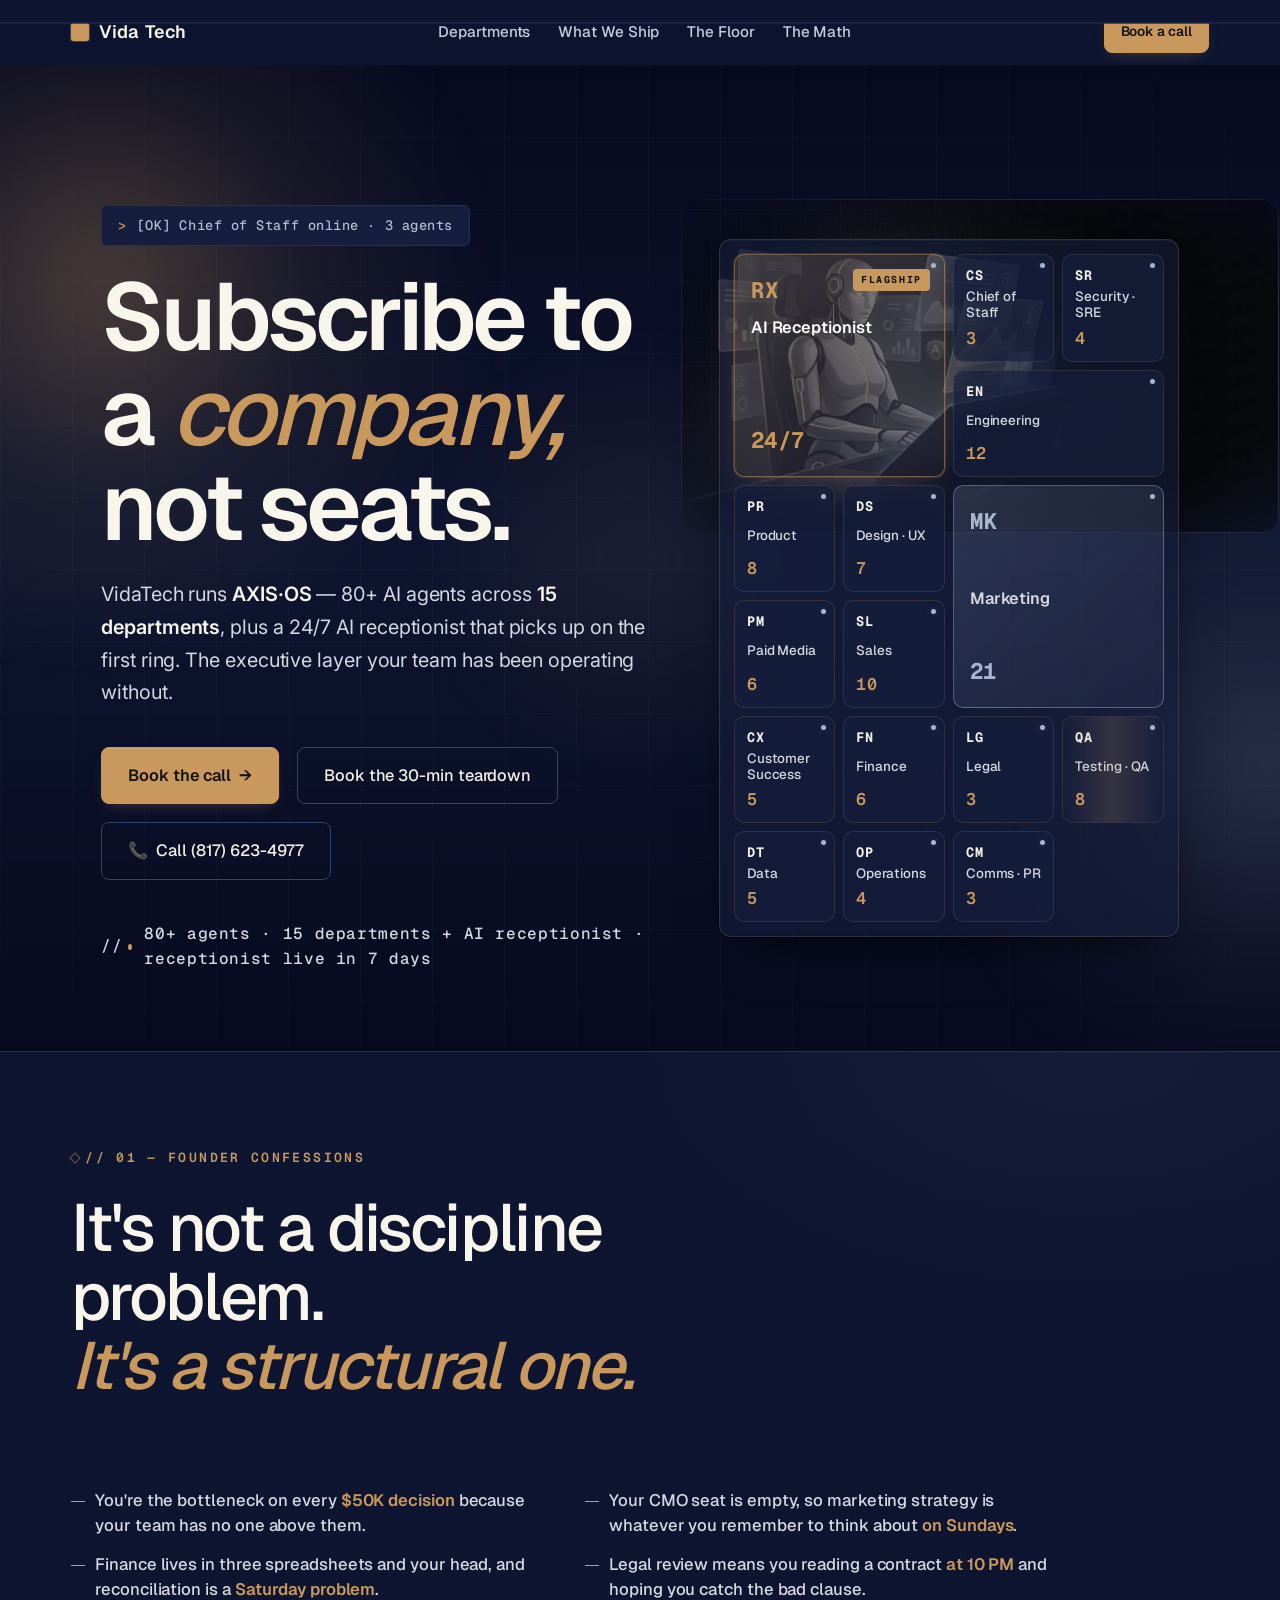
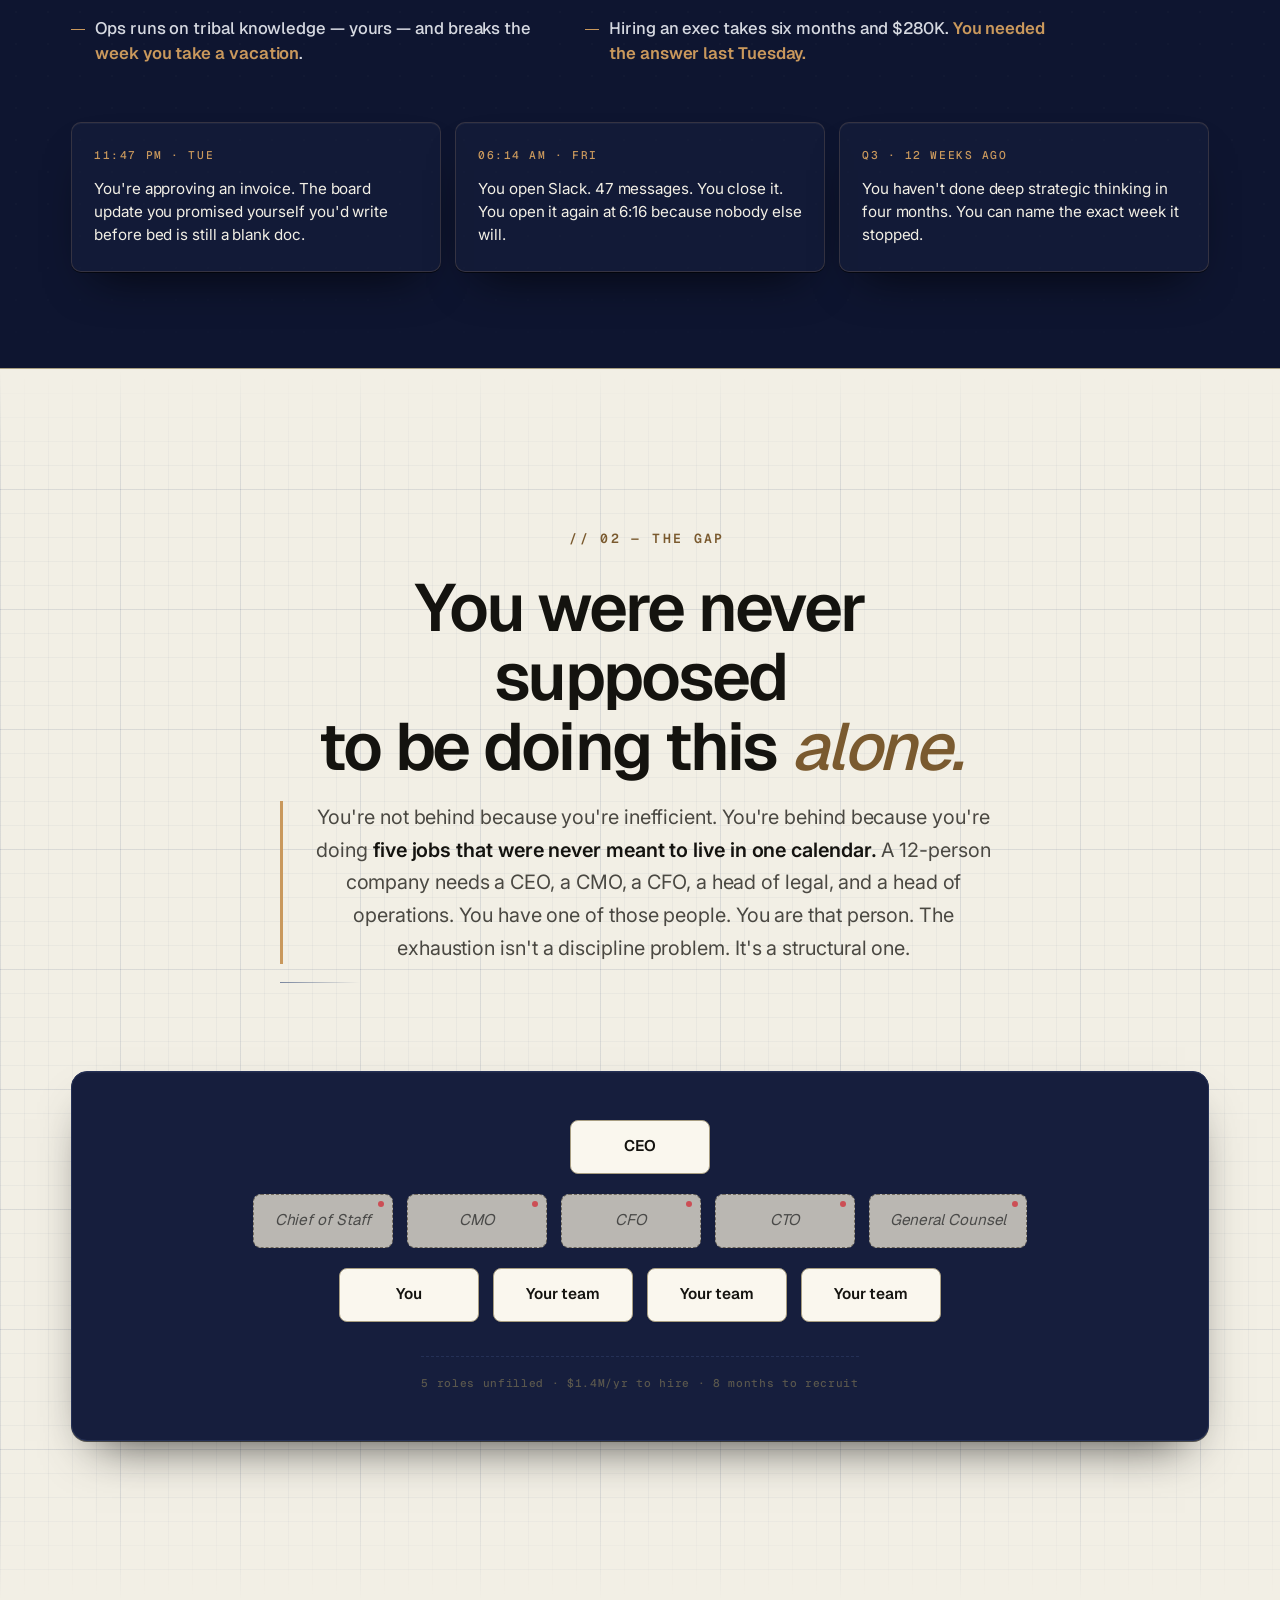
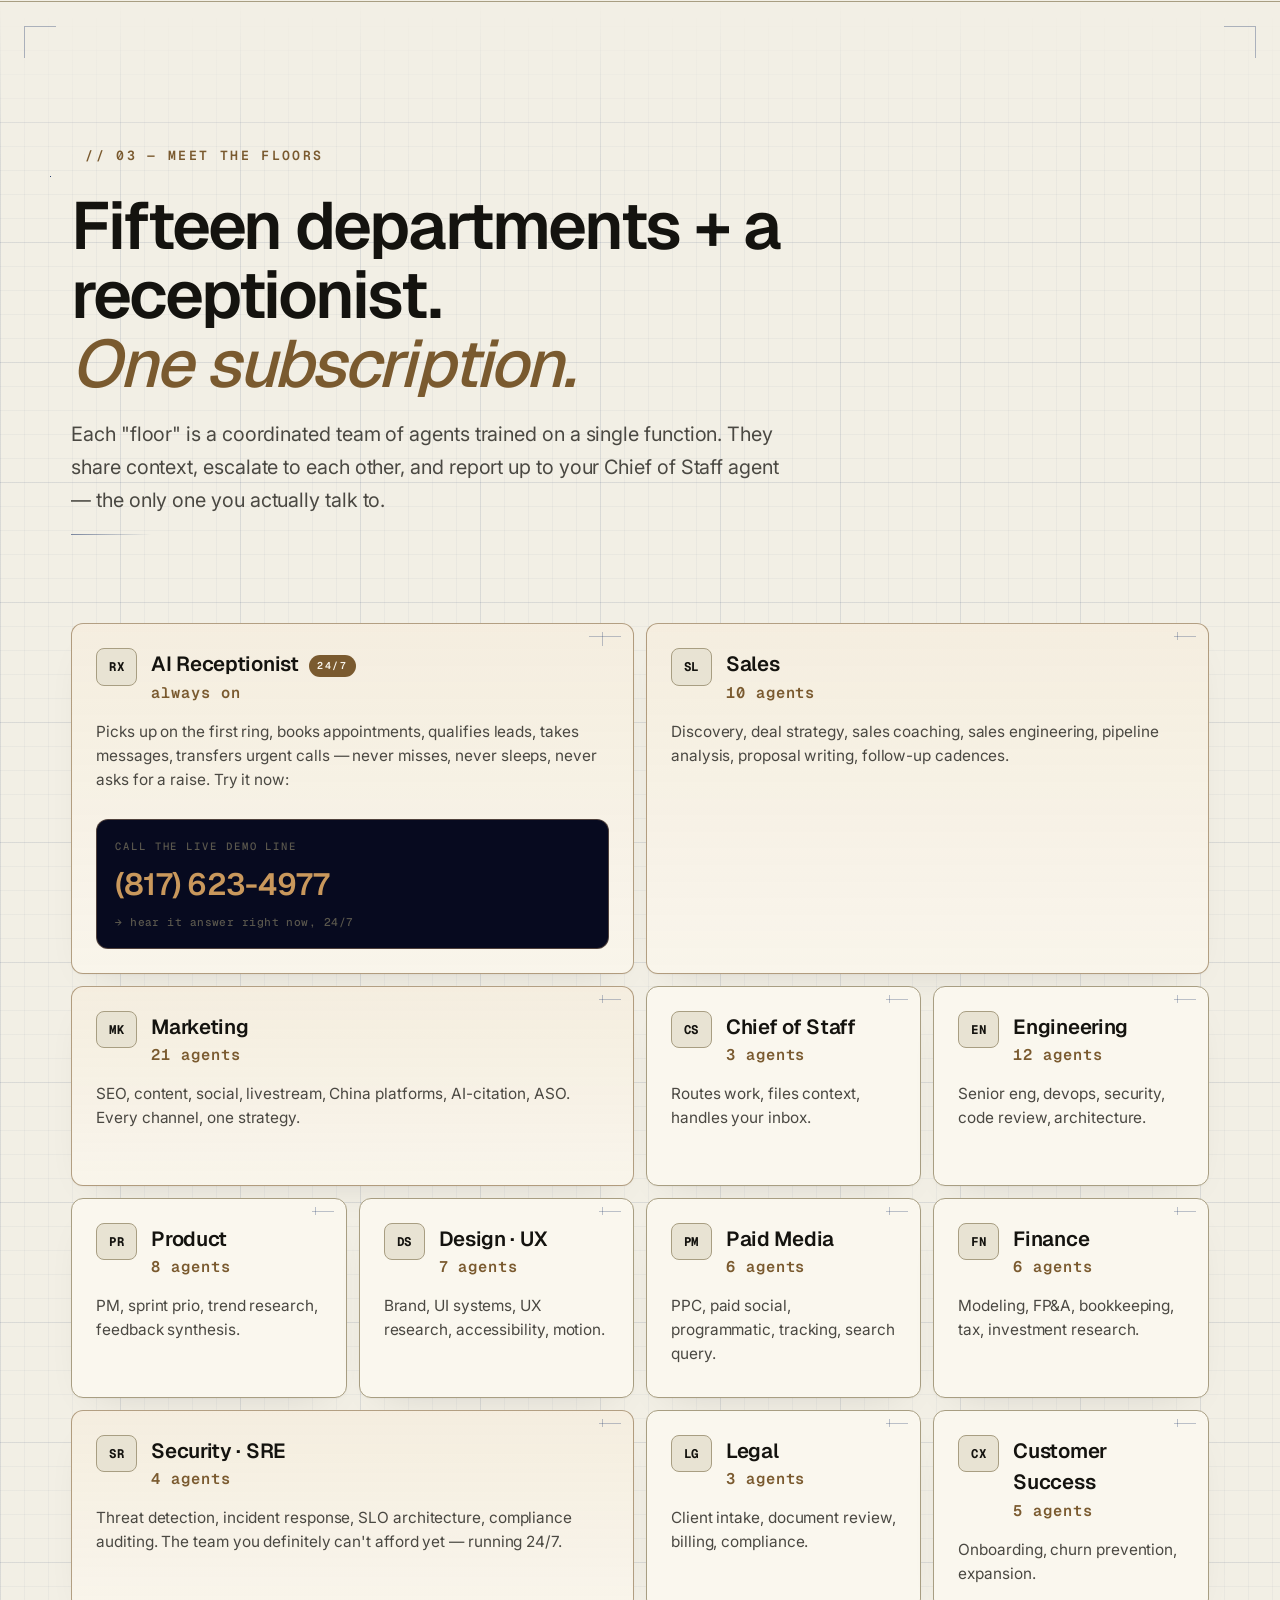
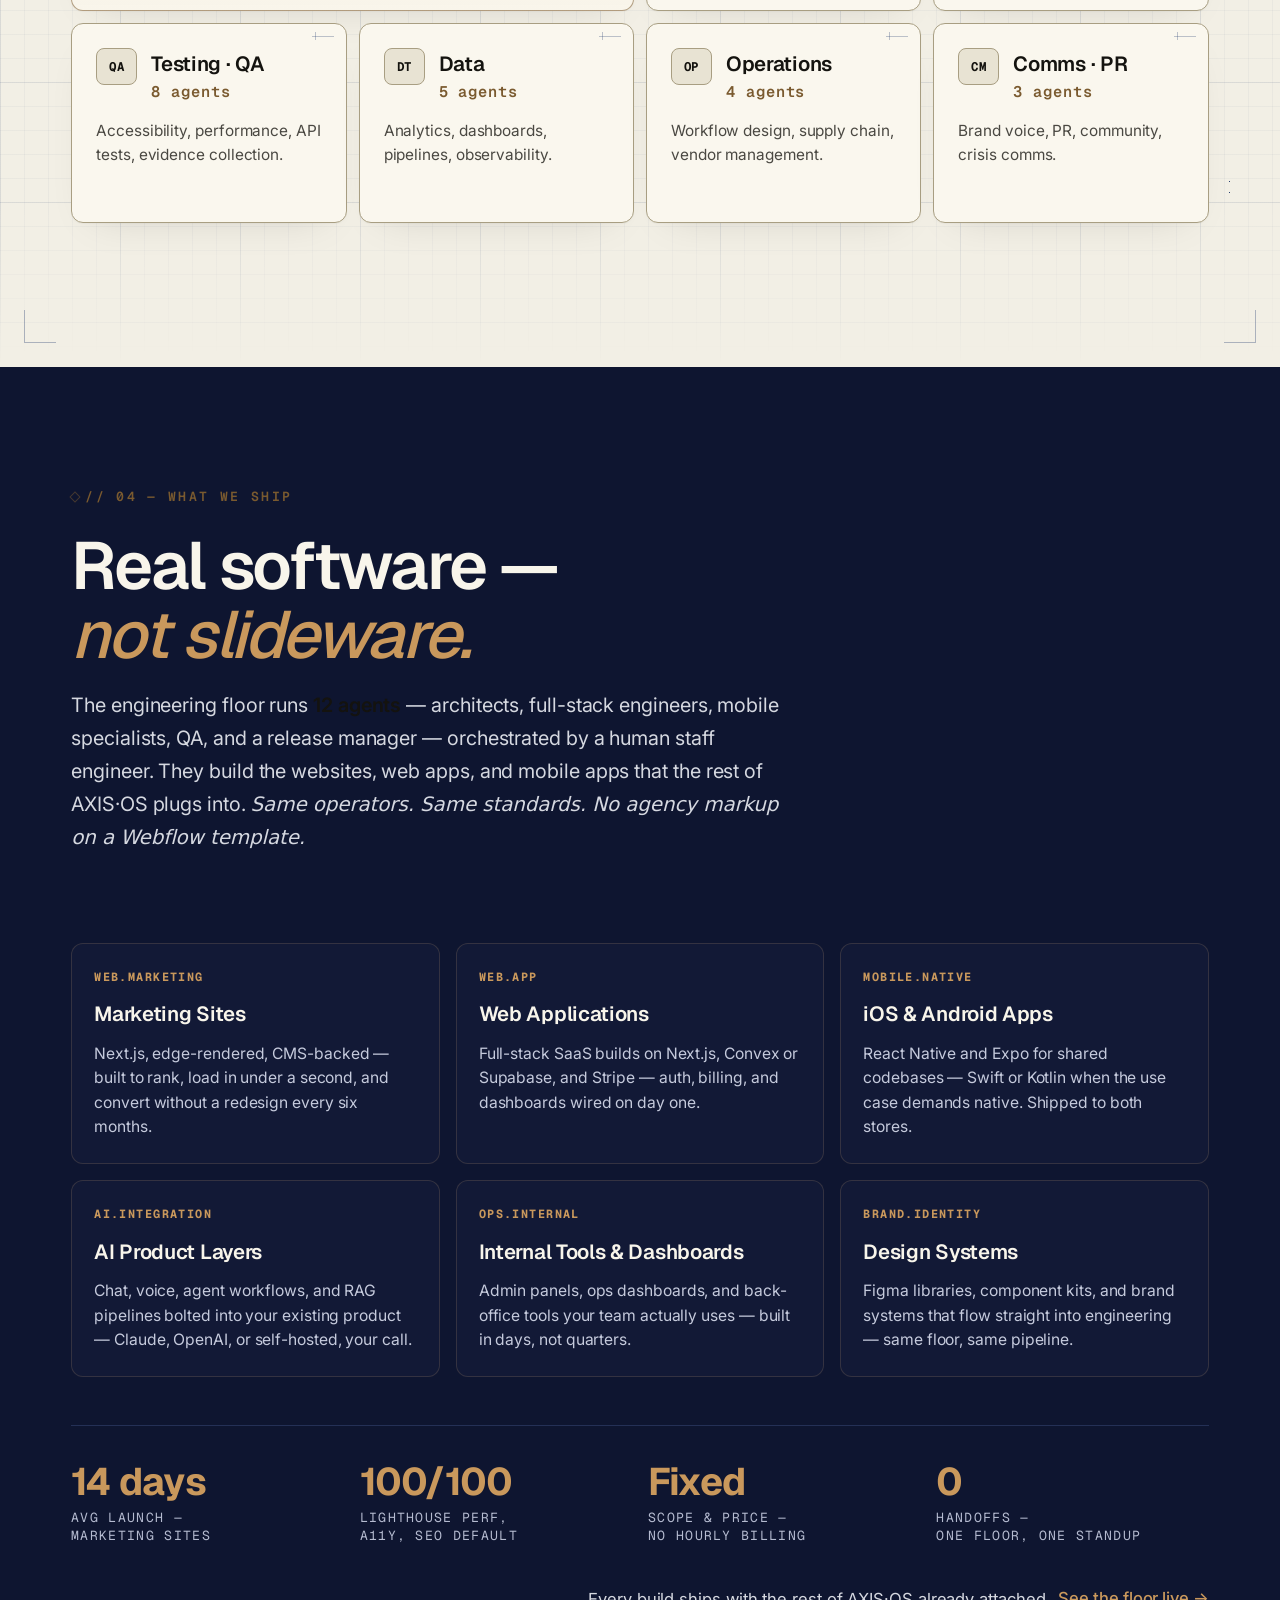
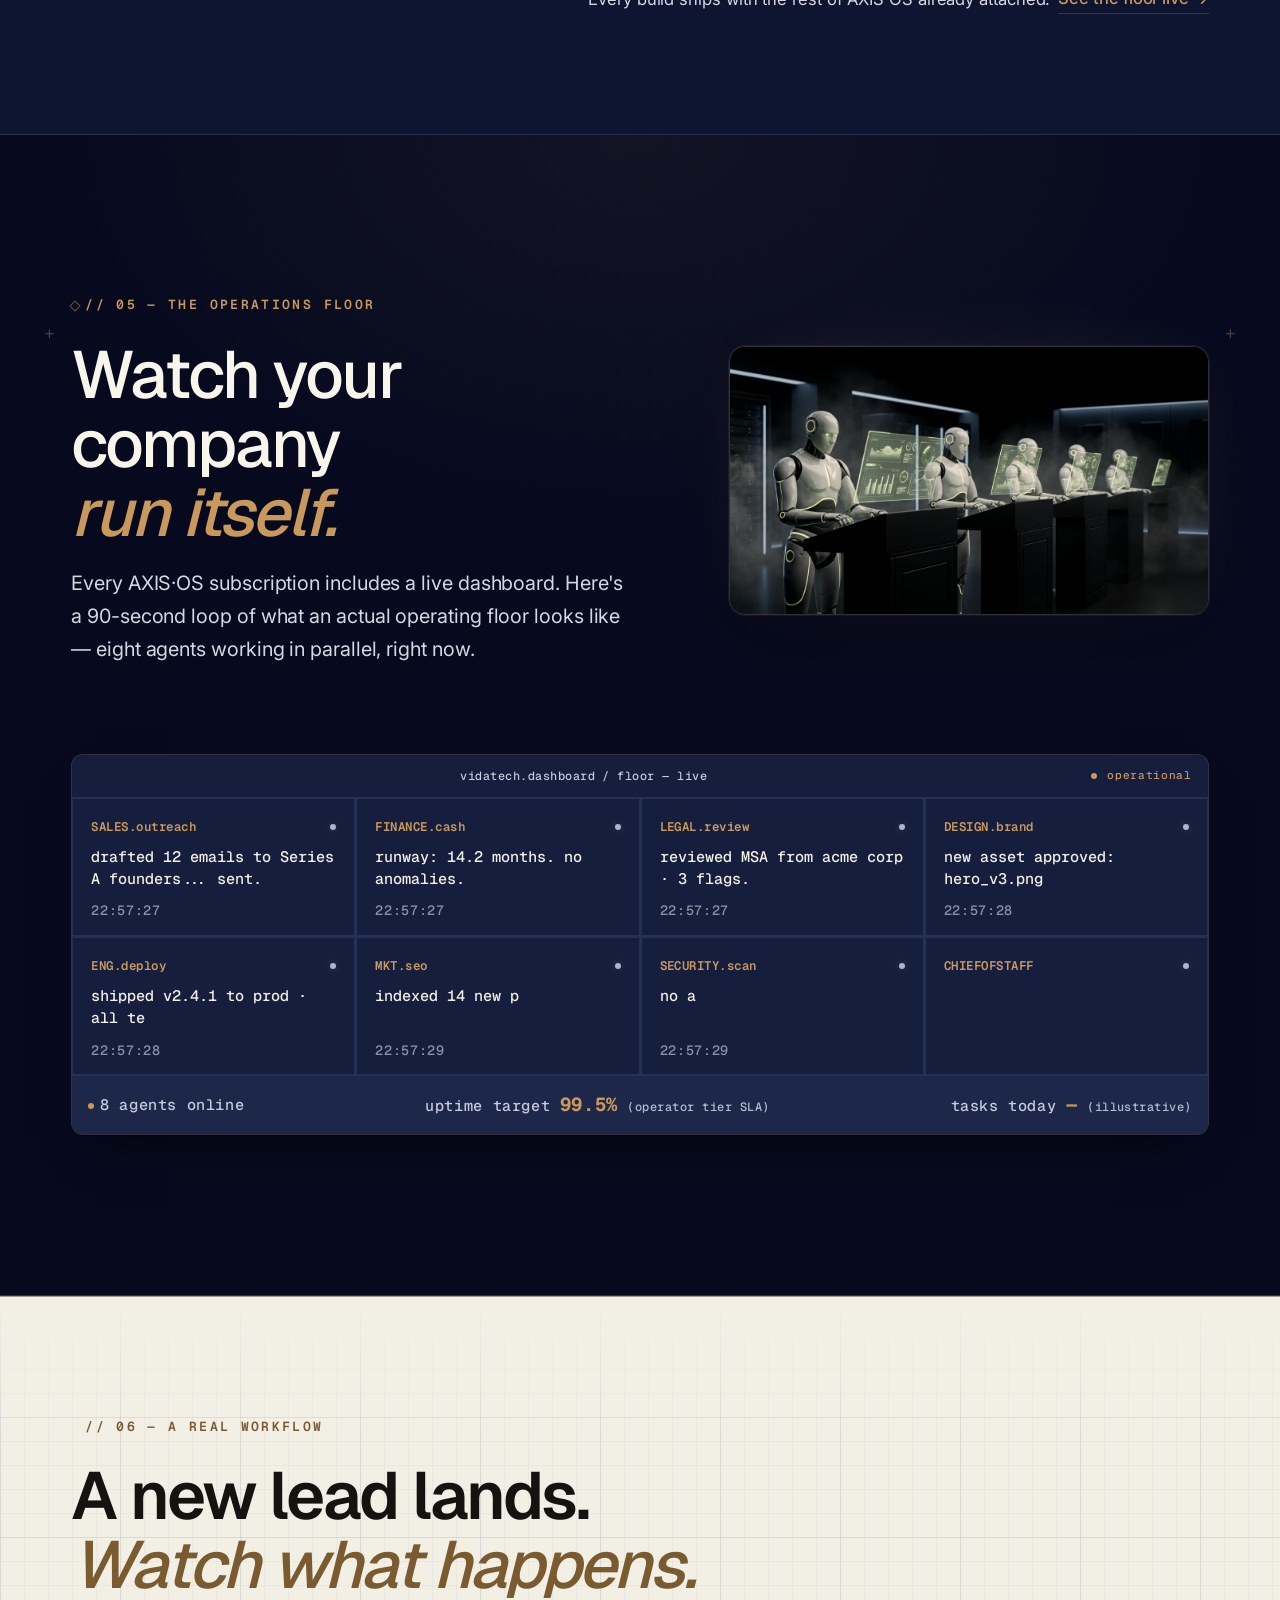
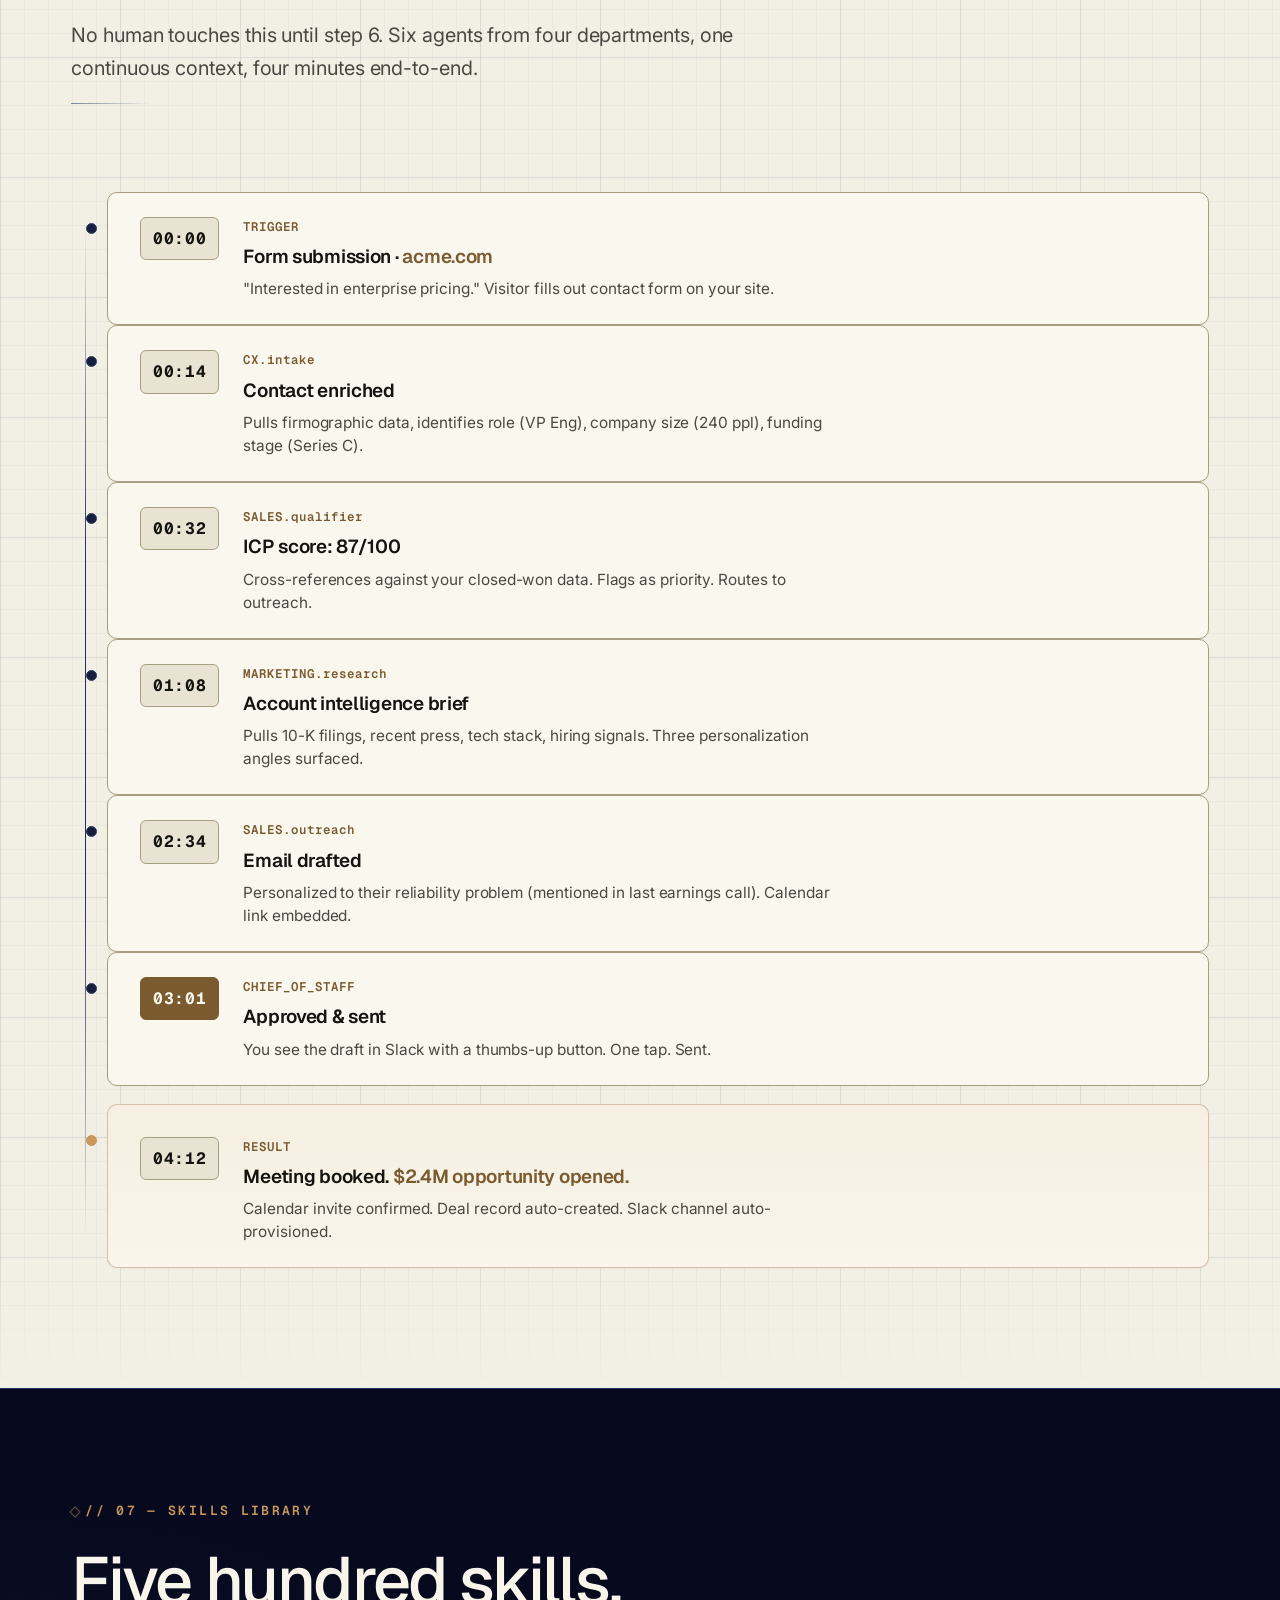
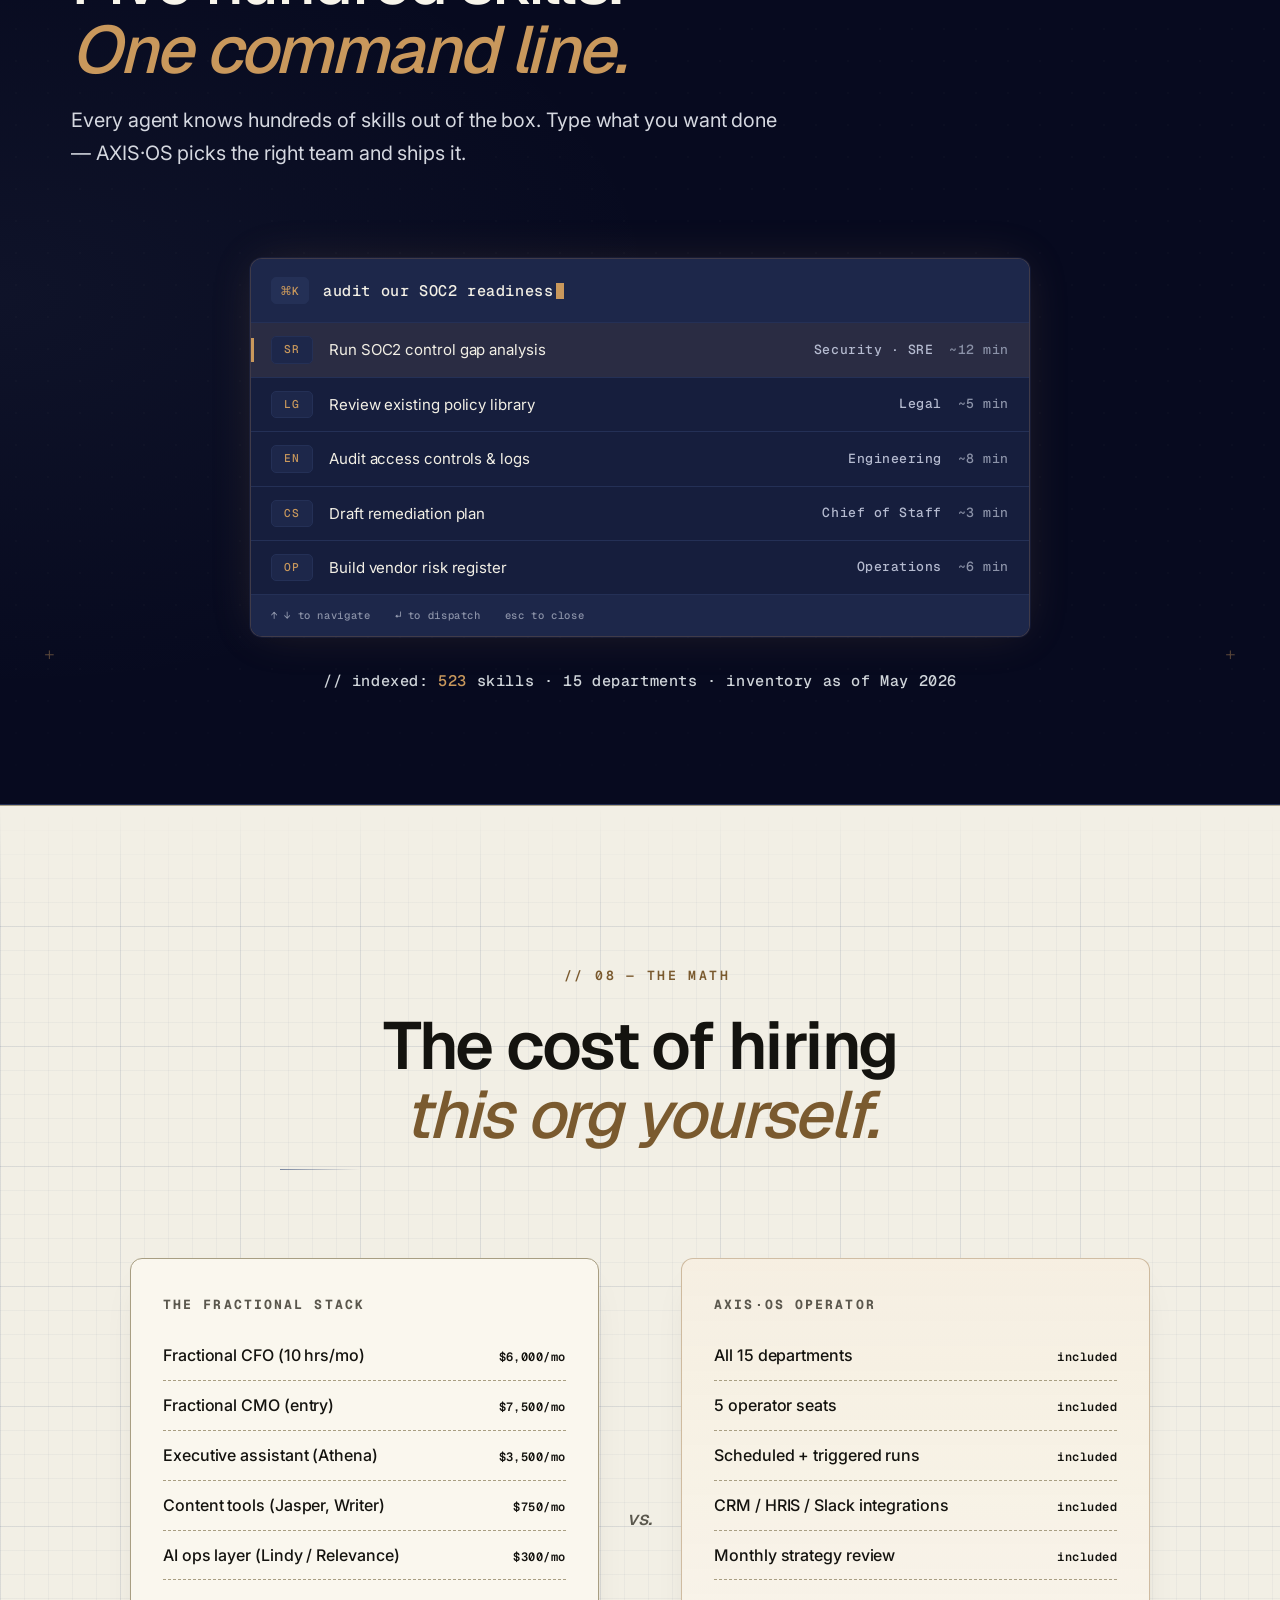
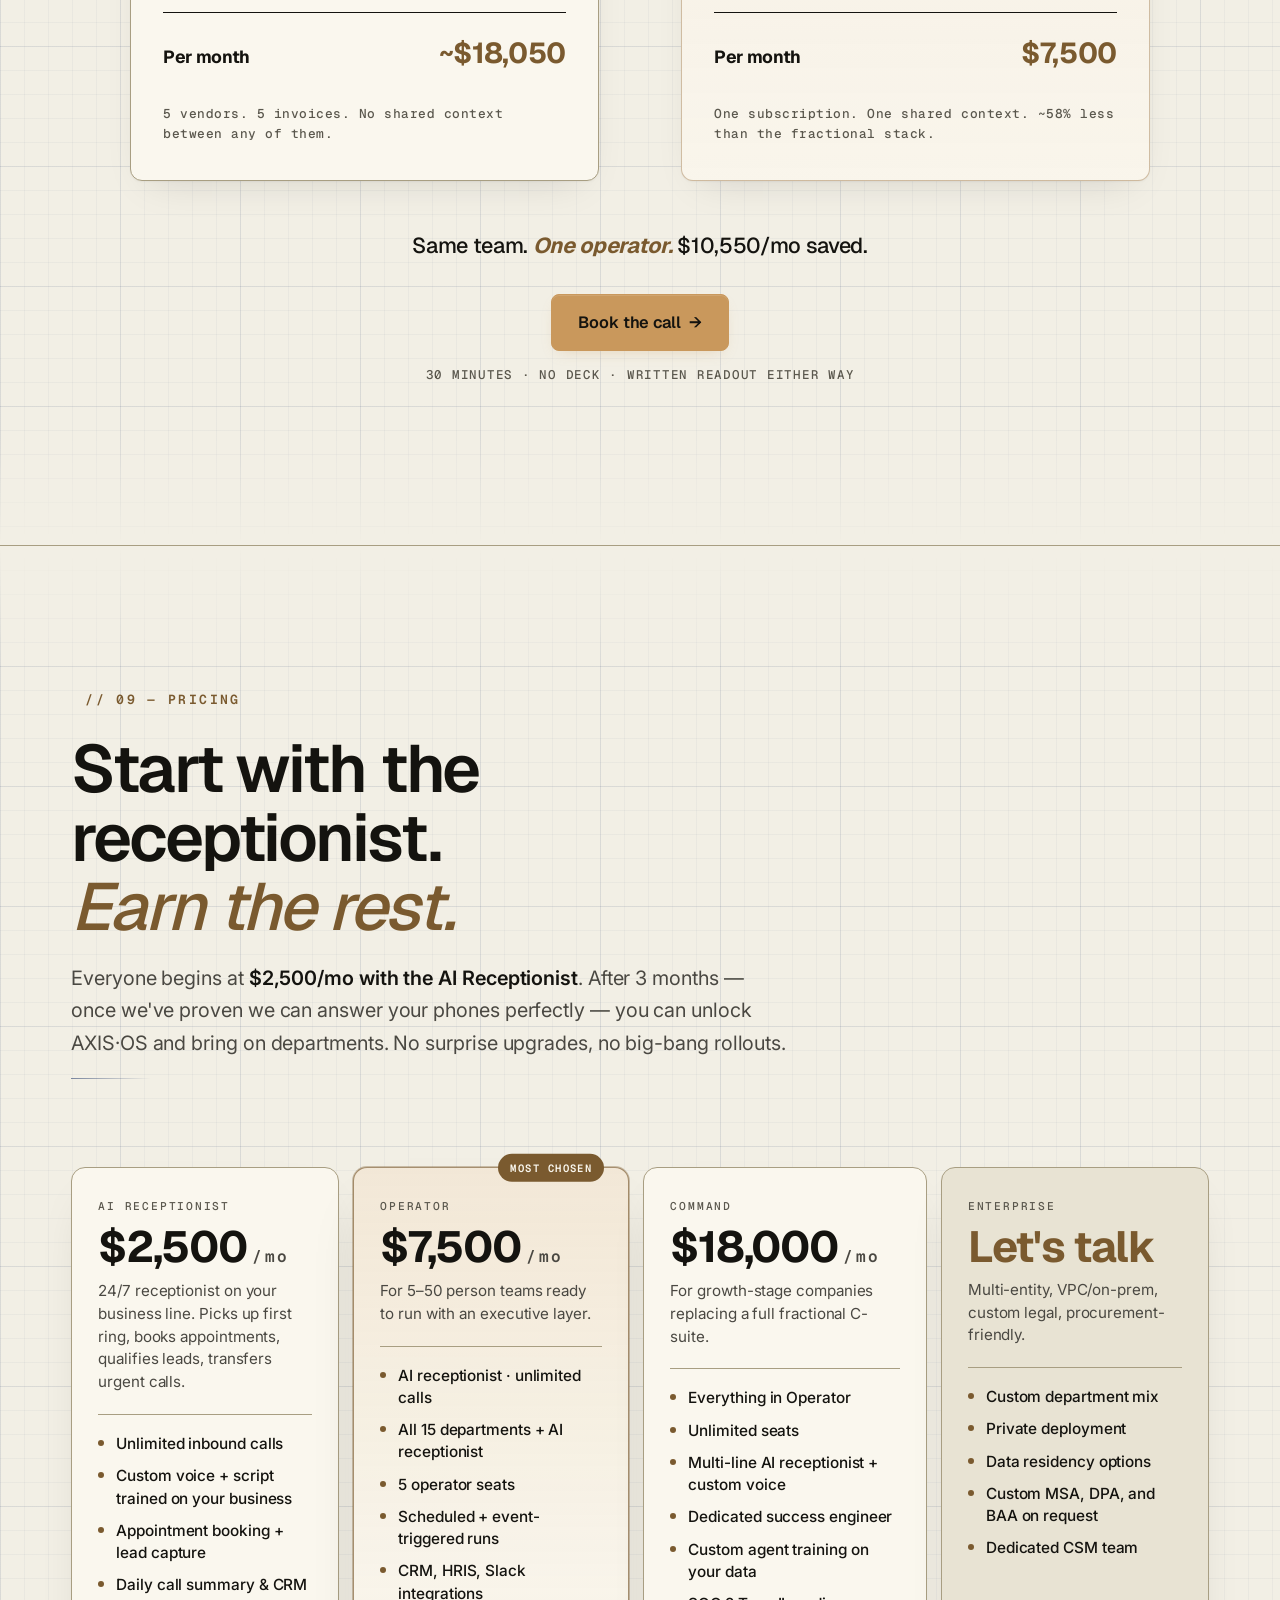
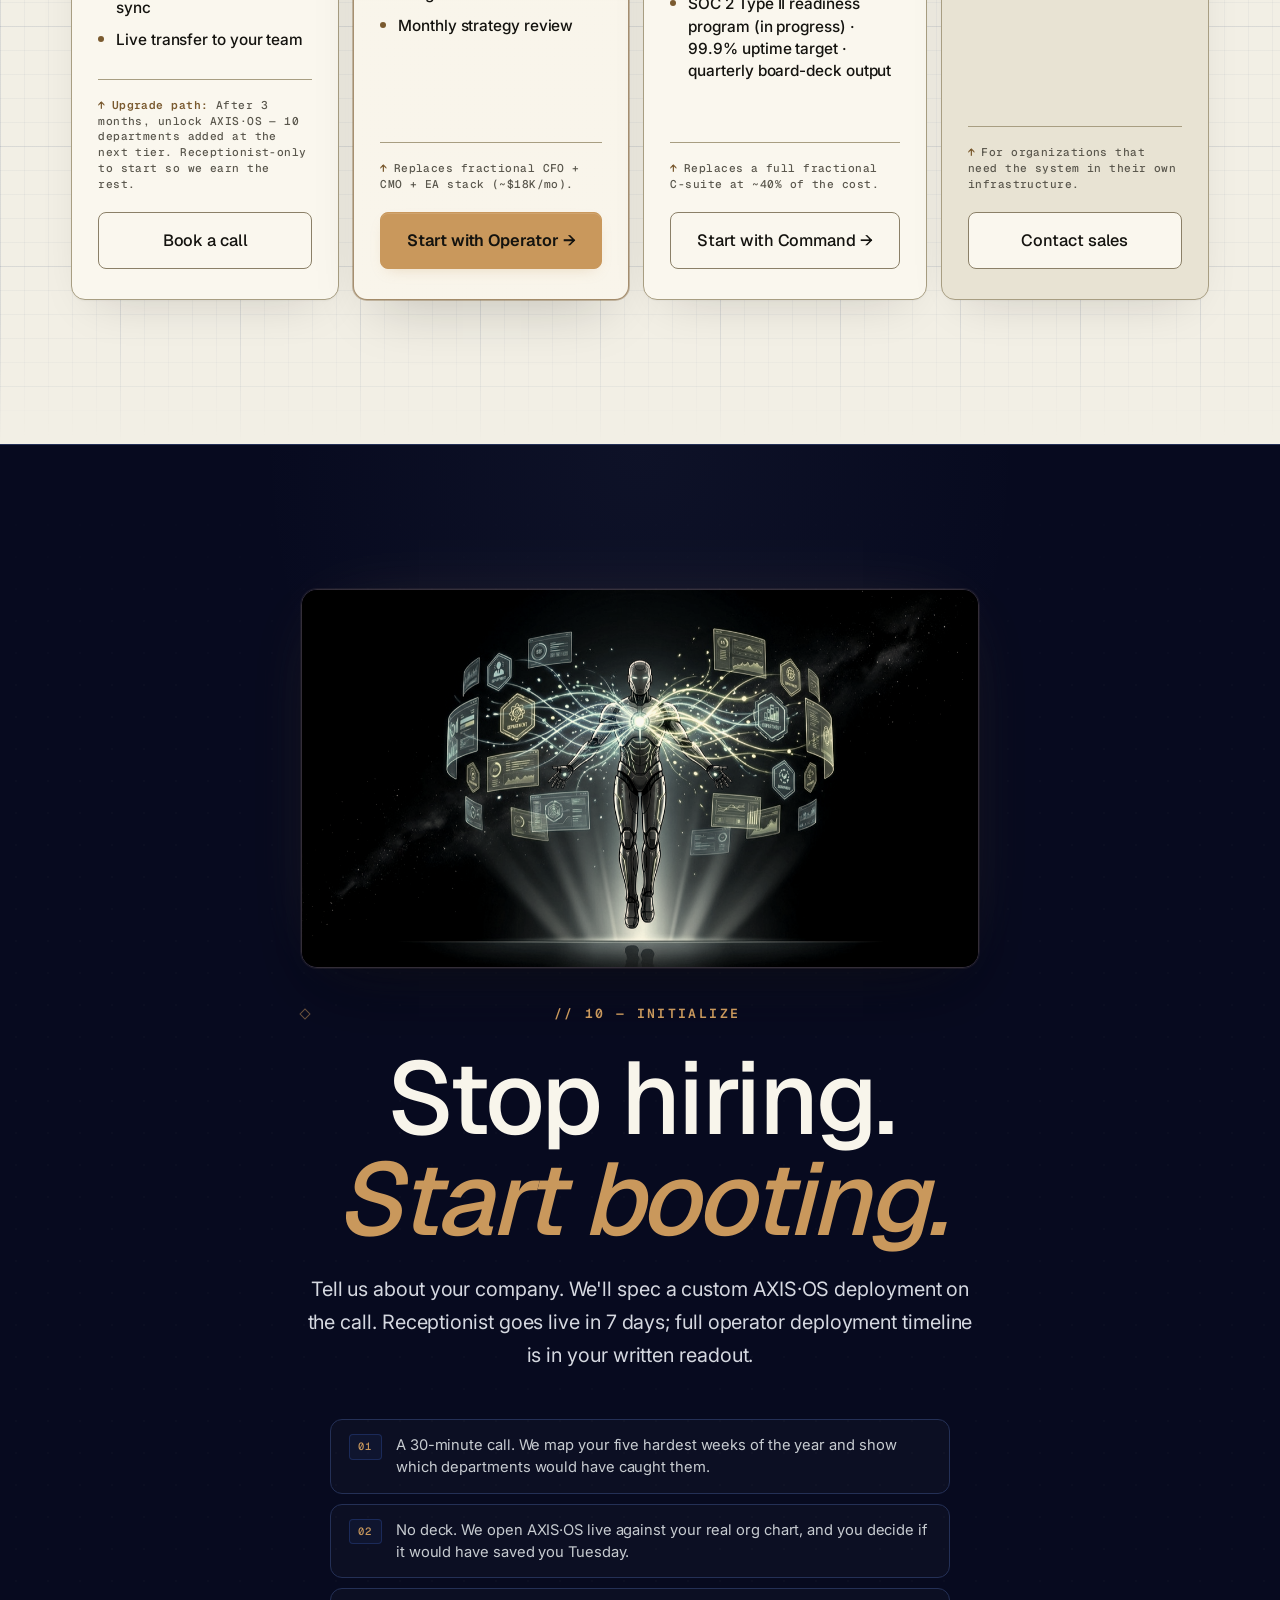
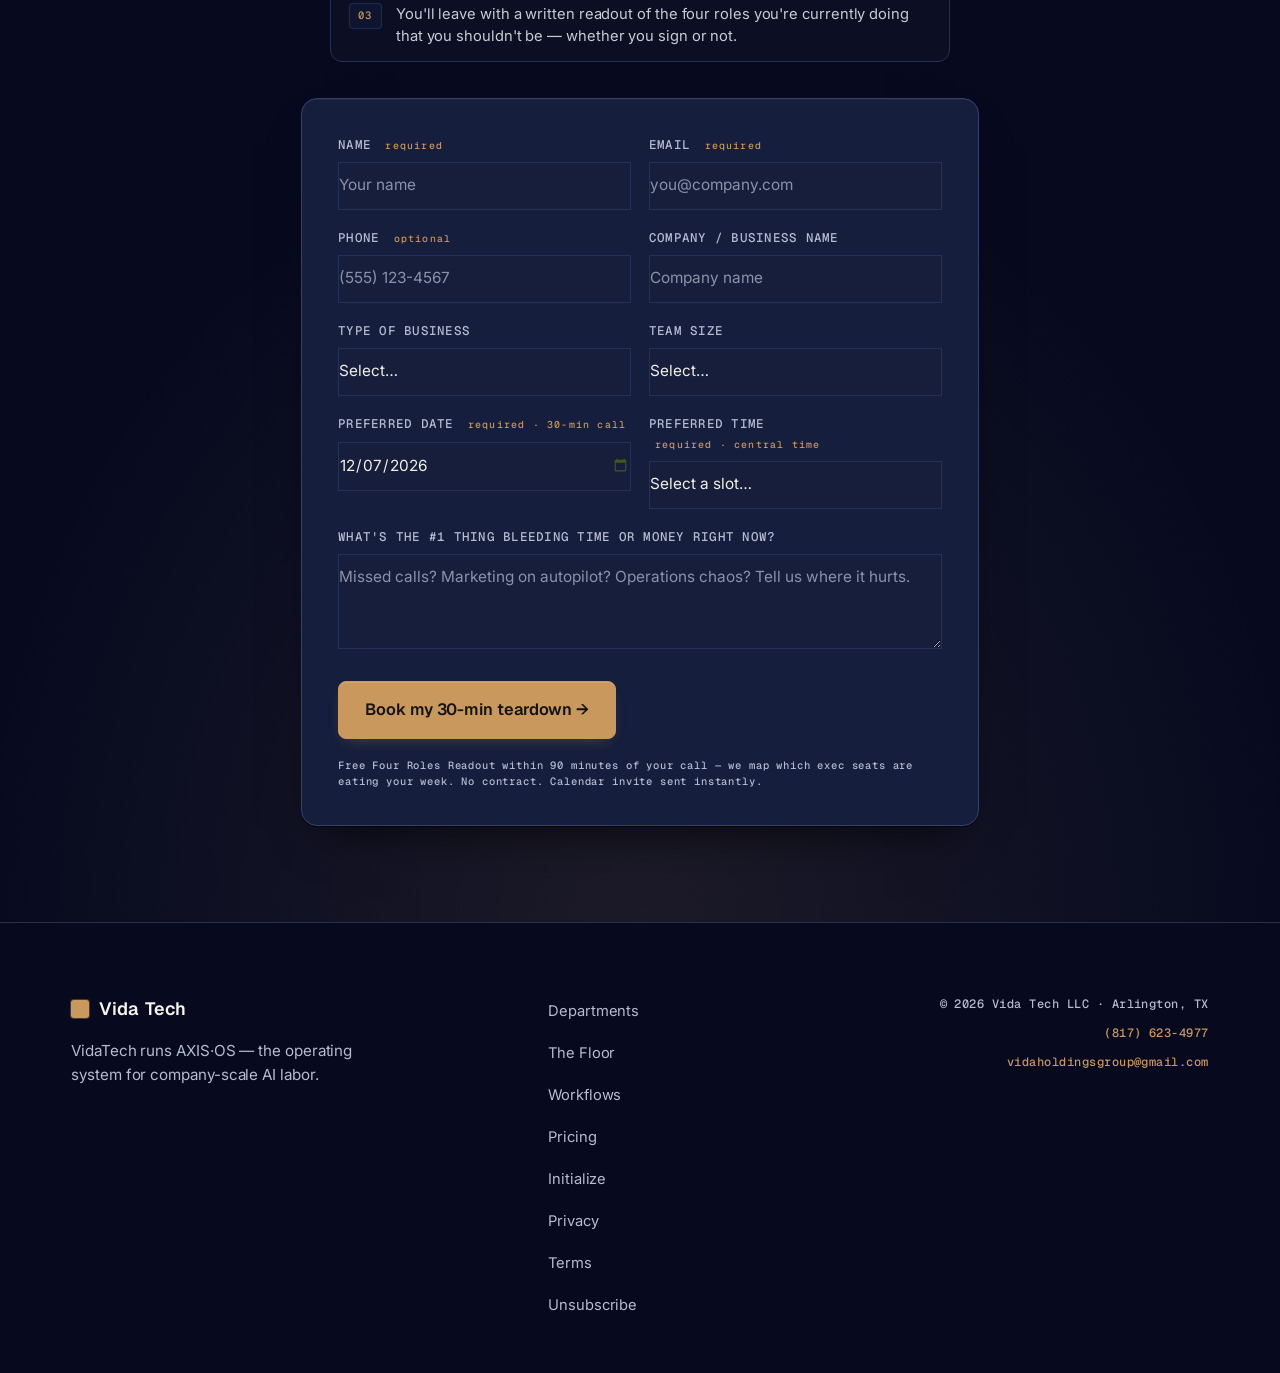
==== commit ec2f4166: "v7 — Refine (audit-driven polish, lock the navy) 5-agent audit synthesis (Reality Checker, Accessibi" ====
--- a/index.html
+++ b/index.html
@@ -23,8 +23,8 @@
 <link rel="preconnect" href="https://fonts.gstatic.com" crossorigin />
 <link rel="preconnect" href="https://challenges.cloudflare.com" />
 <link href="https://fonts.googleapis.com/css2?family=Geist:wght@400;500;600;700&family=Geist+Mono:wght@400;500;600&family=Inter:wght@400;500;600;700&display=swap" rel="stylesheet" />
-<link rel="stylesheet" href="style.css?v=v6navy" />
-<link rel="icon" type="image/svg+xml" href="data:image/svg+xml,%3Csvg xmlns='http://www.w3.org/2000/svg' viewBox='0 0 32 32'%3E%3Crect width='32' height='32' rx='6' fill='%23D4A574'/%3E%3C/svg%3E" />
+<link rel="stylesheet" href="style.css?v=v7refine" />
+<link rel="icon" type="image/svg+xml" href="data:image/svg+xml,%3Csvg xmlns='http://www.w3.org/2000/svg' viewBox='0 0 32 32'%3E%3Crect width='32' height='32' rx='6' fill='%23C9985C'/%3E%3C/svg%3E" />
 <!-- Turnstile script intentionally omitted until a production site key is configured.
      When ready: add <script src="https://challenges.cloudflare.com/turnstile/v0/api.js" async defer></script>
      AND replace the data-sitekey on .cf-turnstile below with the real key from
@@ -330,7 +330,7 @@
 
       <div class="hero__cta">
         <a href="#initialize" class="btn btn--accent btn--lg" data-magnetic>
-          Book initialization call <span aria-hidden="true">→</span>
+          Book the call <span aria-hidden="true">→</span>
         </a>
         <a href="#initialize" class="btn btn--ghost btn--lg" data-magnetic>
           Book the 30-min teardown
@@ -802,6 +802,10 @@
     </div>
 
     <p class="math__close">Same team. <em>One operator.</em> $10,550/mo saved.</p>
+    <div class="math__cta">
+      <a href="#initialize" class="btn btn--accent btn--lg" data-magnetic>Book the call <span aria-hidden="true">→</span></a>
+      <span class="math__cta-line mono">30 minutes &middot; no deck &middot; written readout either way</span>
+    </div>
   </div>
 </section>
 
@@ -1005,6 +1009,6 @@
   </div>
 </footer>
 
-<script src="script.js?v=v6navy"></script>
+<script src="script.js?v=v7refine"></script>
 </body>
 </html>
--- a/style.css
+++ b/style.css
@@ -3522,3 +3522,239 @@
       radial-gradient(circle 280px at 80% 70%, rgba(143,163,204,0.20), transparent 65%) !important;
   }
 }
+
+/* ═══════════════════════════════════════════════════
+   v7 — REFINE (post-audit, lock the palette)
+   Brand Guardian: amber→honey, signal→cooler/lower-chroma
+   Accessibility: contrast fixes for text-dim, paper-borders, link hover
+   Frontend Dev P0s: animation-play-state !important, drop border-radius
+                     from morphBlob, reverse mobile blur
+   UI Designer: hierarchy gap, section rhythm, strip vibe-coded tells
+═══════════════════════════════════════════════════ */
+
+:root{
+  /* PALETTE LOCK (Brand Guardian) — honey amber + recessive cool blue */
+  --accent:        #C9985C !important;   /* honey, less recliner */
+  --accent-hi:     #D7AC74 !important;
+  --accent-deep:   #A07D44 !important;
+  --accent-glow:   rgba(201,152,92,0.18) !important;
+  --signal:        #A8B5D1 !important;   /* lower chroma, clearly secondary */
+  --signal-glow:   rgba(168,181,209,0.24) !important;
+
+  /* CONTRAST FIXES (Accessibility) — lift dim tone to 4.6:1+ */
+  --text-dim:      #A8AEC4 !important;
+
+  /* PAPER UI BOUNDARIES — paper-border lifted from 1.2:1 → 3.2:1 */
+  --paper-border:        #A89E82 !important;
+  --paper-border-hot:    #8B8068 !important;
+}
+
+/* ── HONEY accent everywhere old amber lived (RGB sweep) ── */
+.btn--accent{
+  background:var(--accent) !important;
+  border-color:var(--accent) !important;
+  box-shadow:
+    0 1px 0 rgba(255,255,255,0.12) inset,
+    0 6px 16px -8px rgba(201,152,92,0.40) !important;
+}
+.btn--accent:hover{
+  background:var(--accent-hi) !important;
+  border-color:var(--accent-hi) !important;
+  box-shadow:
+    0 1px 0 rgba(255,255,255,0.18) inset,
+    0 10px 24px -8px rgba(201,152,92,0.48) !important;
+}
+
+/* All amber rgba glow refs swept to honey RGB (201,152,92) */
+.tile-mini--hot{
+  background:linear-gradient(135deg, rgba(201,152,92,0.20), rgba(201,152,92,0.05)) !important;
+  border-color:rgba(201,152,92,0.45) !important;
+  box-shadow:0 0 0 1px rgba(201,152,92,0.20), 0 16px 40px -16px rgba(201,152,92,0.30) !important;
+}
+.dept--receptionist{
+  box-shadow:0 0 0 1px rgba(160,125,68,0.45), 0 24px 56px -24px rgba(20,19,15,0.18) !important;
+}
+.tile-mini--hot::before{background:var(--accent) !important;color:#14130F !important}
+.hero::before{
+  background:
+    radial-gradient(circle 600px at 20% 30%, rgba(201,152,92,0.32) 0%, rgba(201,152,92,0.08) 35%, transparent 65%),
+    radial-gradient(circle 540px at 85% 65%, rgba(168,181,209,0.18) 0%, rgba(168,181,209,0.05) 35%, transparent 65%),
+    radial-gradient(circle 380px at 50% 50%, rgba(201,152,92,0.08) 0%, transparent 60%) !important;
+}
+
+/* ── LINK HOVER on paper — scope to deep-amber so AA passes ── */
+.gap a:hover, .gap a:focus-visible,
+.departments a:hover, .departments a:focus-visible,
+.workflows a:hover, .workflows a:focus-visible,
+.math a:hover, .math a:focus-visible,
+.pricing a:hover, .pricing a:focus-visible{
+  color:var(--accent-deep-on-paper) !important;
+}
+
+/* ── FEATURED TIER rim — bump alpha so it's actually distinguishable ── */
+.pricing .tier--featured{
+  background:linear-gradient(180deg, rgba(201,152,92,0.16), rgba(201,152,92,0.02) 60%), var(--paper-2) !important;
+  border:1.5px solid rgba(122,90,47,0.65) !important;
+  box-shadow:0 0 0 1px rgba(122,90,47,0.35), 0 28px 56px -24px rgba(20,19,15,0.22) !important;
+}
+.departments .dept--flagship{
+  background:linear-gradient(180deg, rgba(201,152,92,0.10), rgba(201,152,92,0.02)), var(--paper-2) !important;
+  border:1.5px solid rgba(122,90,47,0.55) !important;
+}
+
+/* ── PERF P0 — kill morphBlob border-radius (causes per-frame paint) ── */
+@keyframes morphBlob{
+  0%   {transform:translate(0,0) scale(1)         rotate(0deg)}
+  33%  {transform:translate(2%,-2%) scale(1.05)   rotate(60deg)}
+  66%  {transform:translate(-2%,2%) scale(0.97)   rotate(-30deg)}
+  100% {transform:translate(1%,-1%) scale(1.02)   rotate(15deg)}
+}
+
+/* PERF P0 — off-screen pause hook needs !important to beat L2991 */
+.hero.is-off-screen::before,
+.hero.is-off-screen::after,
+.hero.is-off-screen .hero__left::before,
+.hero.is-off-screen .hero__left::after,
+.hero.is-off-screen .hero__right::before{
+  animation-play-state:paused !important;
+}
+
+/* PERF P0 — reverse mobile blur (was making it worse) */
+@media (max-width:768px){
+  .hero::before{
+    inset:-8% !important;
+    filter:blur(10px) !important;
+  }
+}
+
+/* ── EDITORIAL HIERARCHY (UI Designer P0s) ── */
+:root{
+  --fs-display: clamp(2.8rem, 5.2vw, 4.6rem) !important;
+}
+.display{
+  font-weight:500 !important;
+  letter-spacing:-0.032em !important;
+}
+.display em{
+  font-weight:500 !important;
+}
+.display--hero{
+  font-size:clamp(3.6rem, 7.4vw, 6.8rem) !important;
+  font-weight:600 !important;
+  line-height:1.0 !important;
+  letter-spacing:-0.04em !important;
+}
+.lede{
+  font-size:1.24rem !important;
+  line-height:1.65 !important;
+  max-width:62ch;
+}
+.section-head{margin-bottom:88px !important}
+
+/* ── SECTION RHYTHM — asymmetric padding for editorial flow ── */
+.broken{padding:96px 0 !important}
+.gap{padding:160px 0 !important}
+.departments{padding:144px 0 !important}
+.what-we-ship{padding:120px 0 !important}
+.floor{padding:160px 0 !important}
+.workflows{padding:120px 0 !important}
+.skills{padding:112px 0 !important}
+.math{padding:160px 0 !important}
+.pricing{padding:144px 0 !important}
+.initialize{padding:144px 0 96px !important}
+
+/* ── KILL VIBE-CODED TELLS ── */
+/* Fake macOS chrome dots on Ops Floor */
+.ops__dots{display:none !important}
+
+/* "// DEMO FLOOR" floating mono caption above grid-tiles */
+.grid-tiles::before{display:none !important;content:none !important}
+
+/* Animated caret on boot ticker — twitchy distraction */
+.ticker__caret{display:none !important}
+
+/* ── BENTO GRID — give Marketing a second flagship spot ── */
+.tile-mini[data-sym="MK"]{
+  grid-column:span 2 !important;
+  grid-row:span 2 !important;
+  background:linear-gradient(135deg, rgba(168,181,209,0.18), rgba(168,181,209,0.04)) !important;
+  border-color:rgba(168,181,209,0.40) !important;
+  padding:18px 16px !important;
+}
+.tile-mini[data-sym="MK"] .tile-mini__sym{
+  font-size:1.4rem !important;
+  color:var(--signal) !important;
+}
+.tile-mini[data-sym="MK"] .tile-mini__lbl{
+  font-size:1.02rem !important;
+  font-weight:600 !important;
+  margin-top:8px;
+}
+.tile-mini[data-sym="MK"] .tile-mini__count{
+  font-size:1.4rem !important;
+  font-weight:700 !important;
+  color:var(--signal) !important;
+}
+.tile-mini[data-sym="EN"]{
+  grid-column:span 2 !important;
+  grid-row:auto !important;
+}
+
+/* ── PRICING — bump amounts so they own the moment ── */
+.tier__amount{
+  font-size:clamp(2.6rem, 3.4vw, 3.4rem) !important;
+  font-weight:700 !important;
+  letter-spacing:-0.03em !important;
+}
+
+/* ── UPGRADE GATE — make .tier__replaces visually distinct as path, not footnote ── */
+.tier__replaces{
+  font-weight:500 !important;
+  border-top:1px solid var(--paper-border) !important;
+  padding-top:18px !important;
+  margin-top:8px !important;
+  position:relative;
+}
+.tier__replaces::before{
+  content:"↑";
+  display:inline-block;
+  margin-right:6px;
+  color:var(--accent-deep-on-paper);
+  font-weight:700;
+}
+.tier__replaces strong{
+  color:var(--accent-deep-on-paper) !important;
+  font-weight:600 !important;
+}
+
+/* ── REMOVE pulse glow from live-dot/signal-dot (residual vibe-coded tell) ── */
+.live-dot, .signal-dot, .live-pulse{
+  background:var(--accent) !important;
+  box-shadow:none !important;
+  width:6px !important;height:6px !important;
+}
+
+/* ── ORG CHART hierarchy (UI Designer P2) ── */
+.org-node--filled{font-weight:600 !important}
+.org-node--empty{
+  font-weight:400 !important;
+  font-style:italic !important;
+  opacity:0.78;
+}
+
+/* Mid-page CTA after Math comparison */
+.math__cta{
+  margin-top:32px;
+  display:flex;flex-direction:column;align-items:center;gap:14px;
+}
+.math__cta-line{
+  font-size:.78rem !important;
+  letter-spacing:0.14em;
+  color:var(--ink-mute) !important;
+  text-transform:uppercase;
+}
+
+/* Standardize Book the call links — ensure clean monospace optional caption */
+@media (max-width:560px){
+  .math__cta .btn{width:100%}
+}
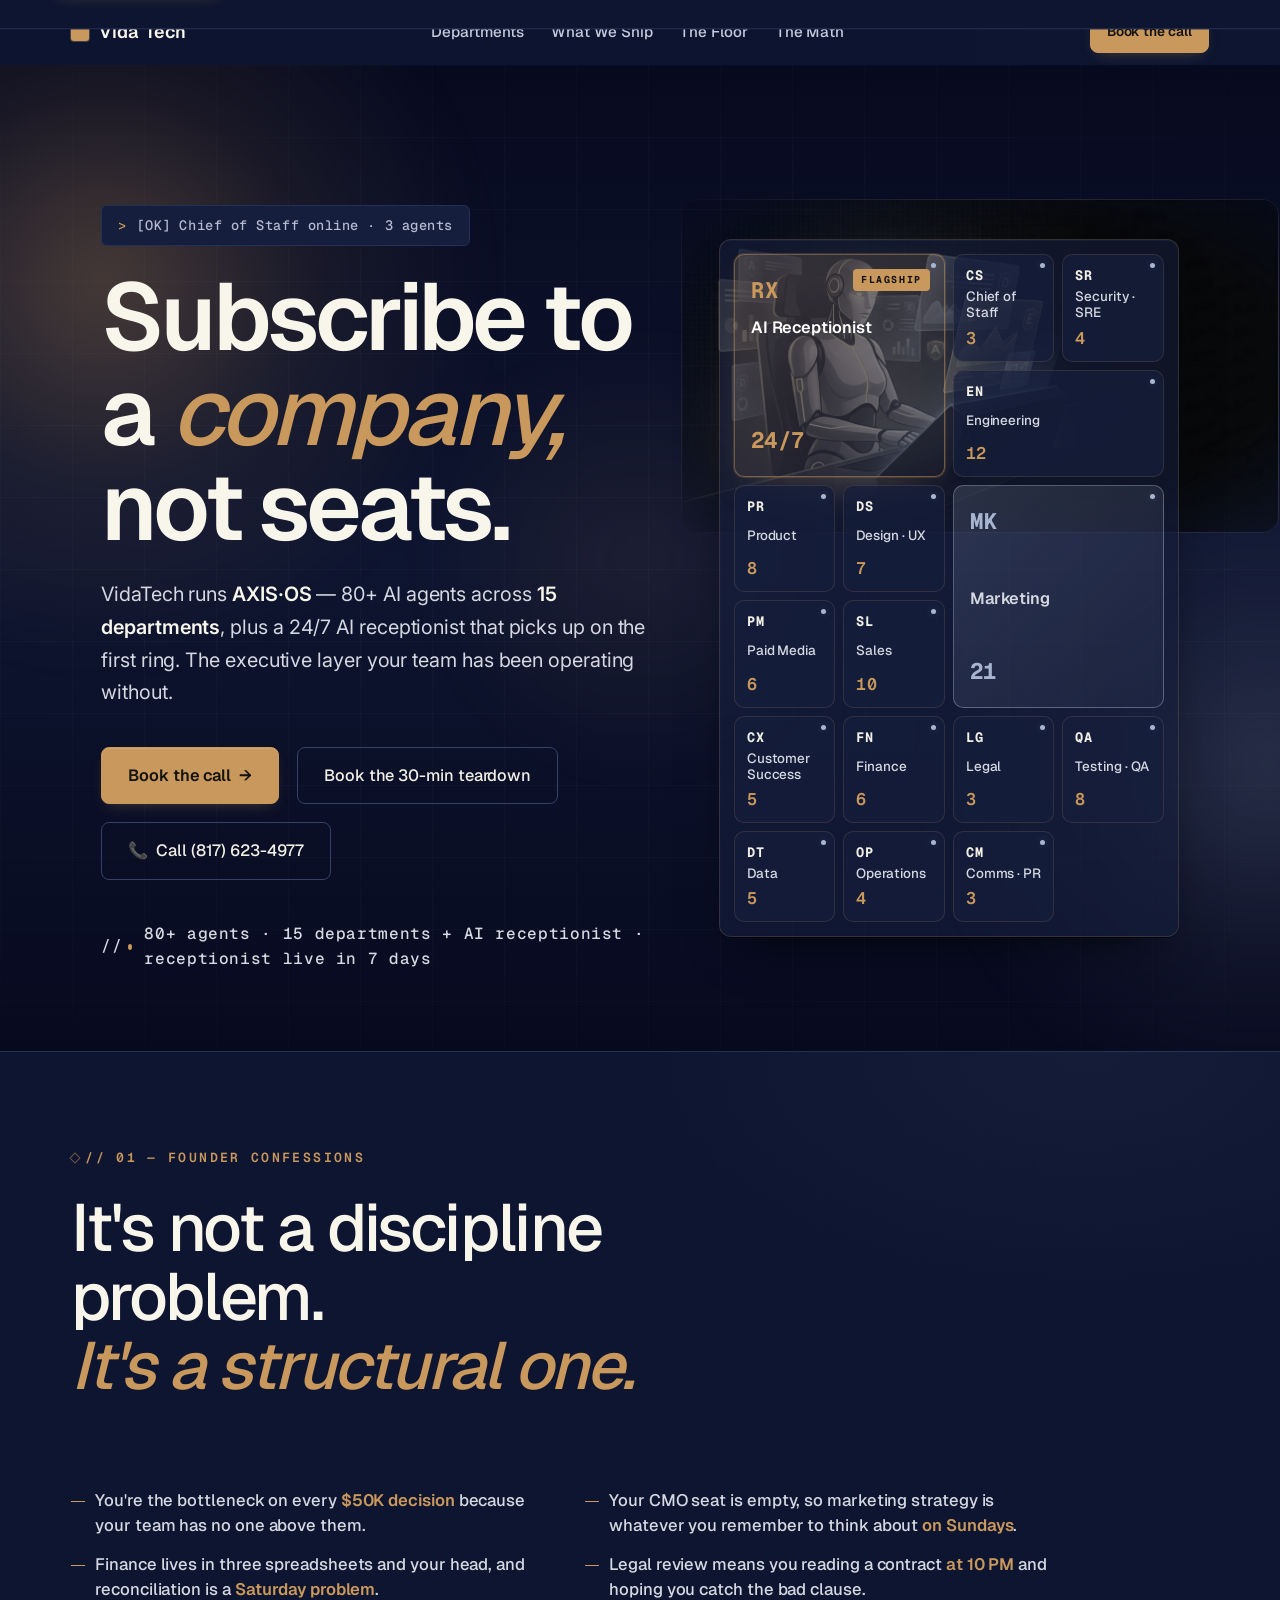
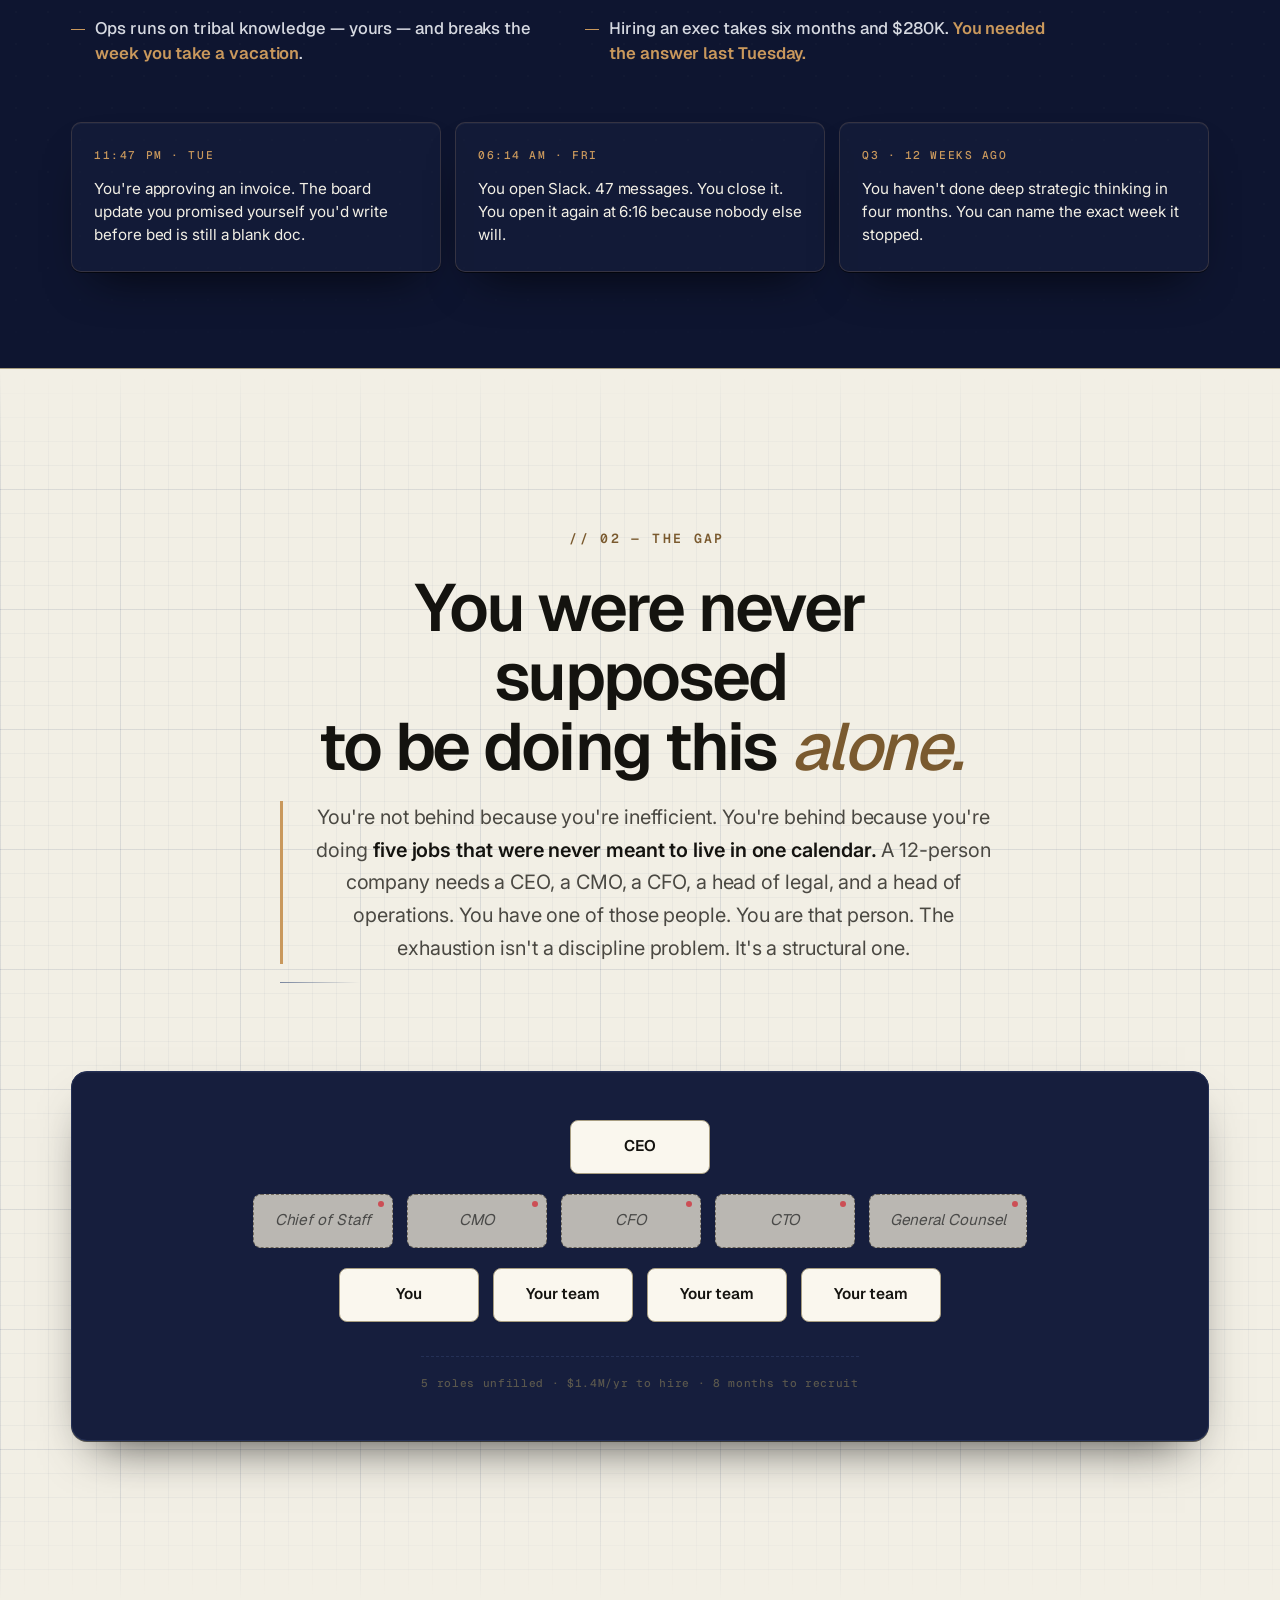
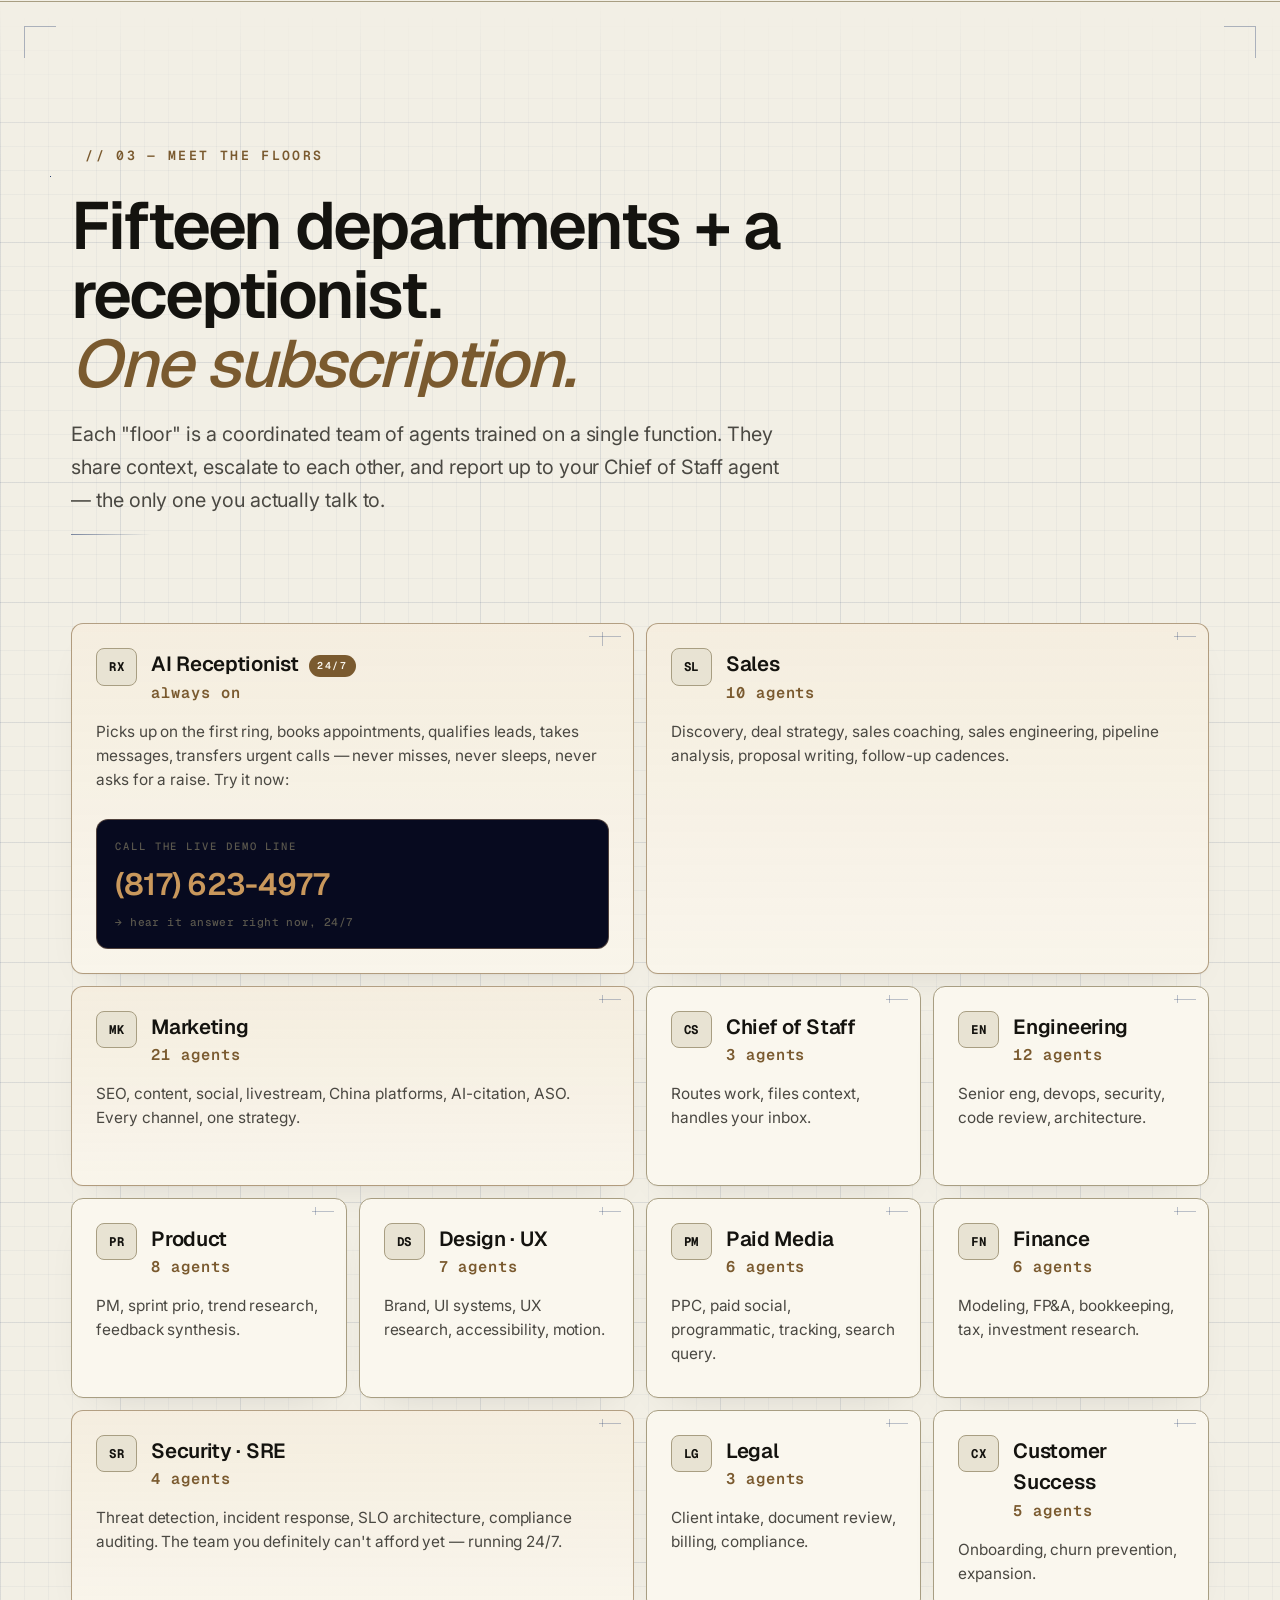
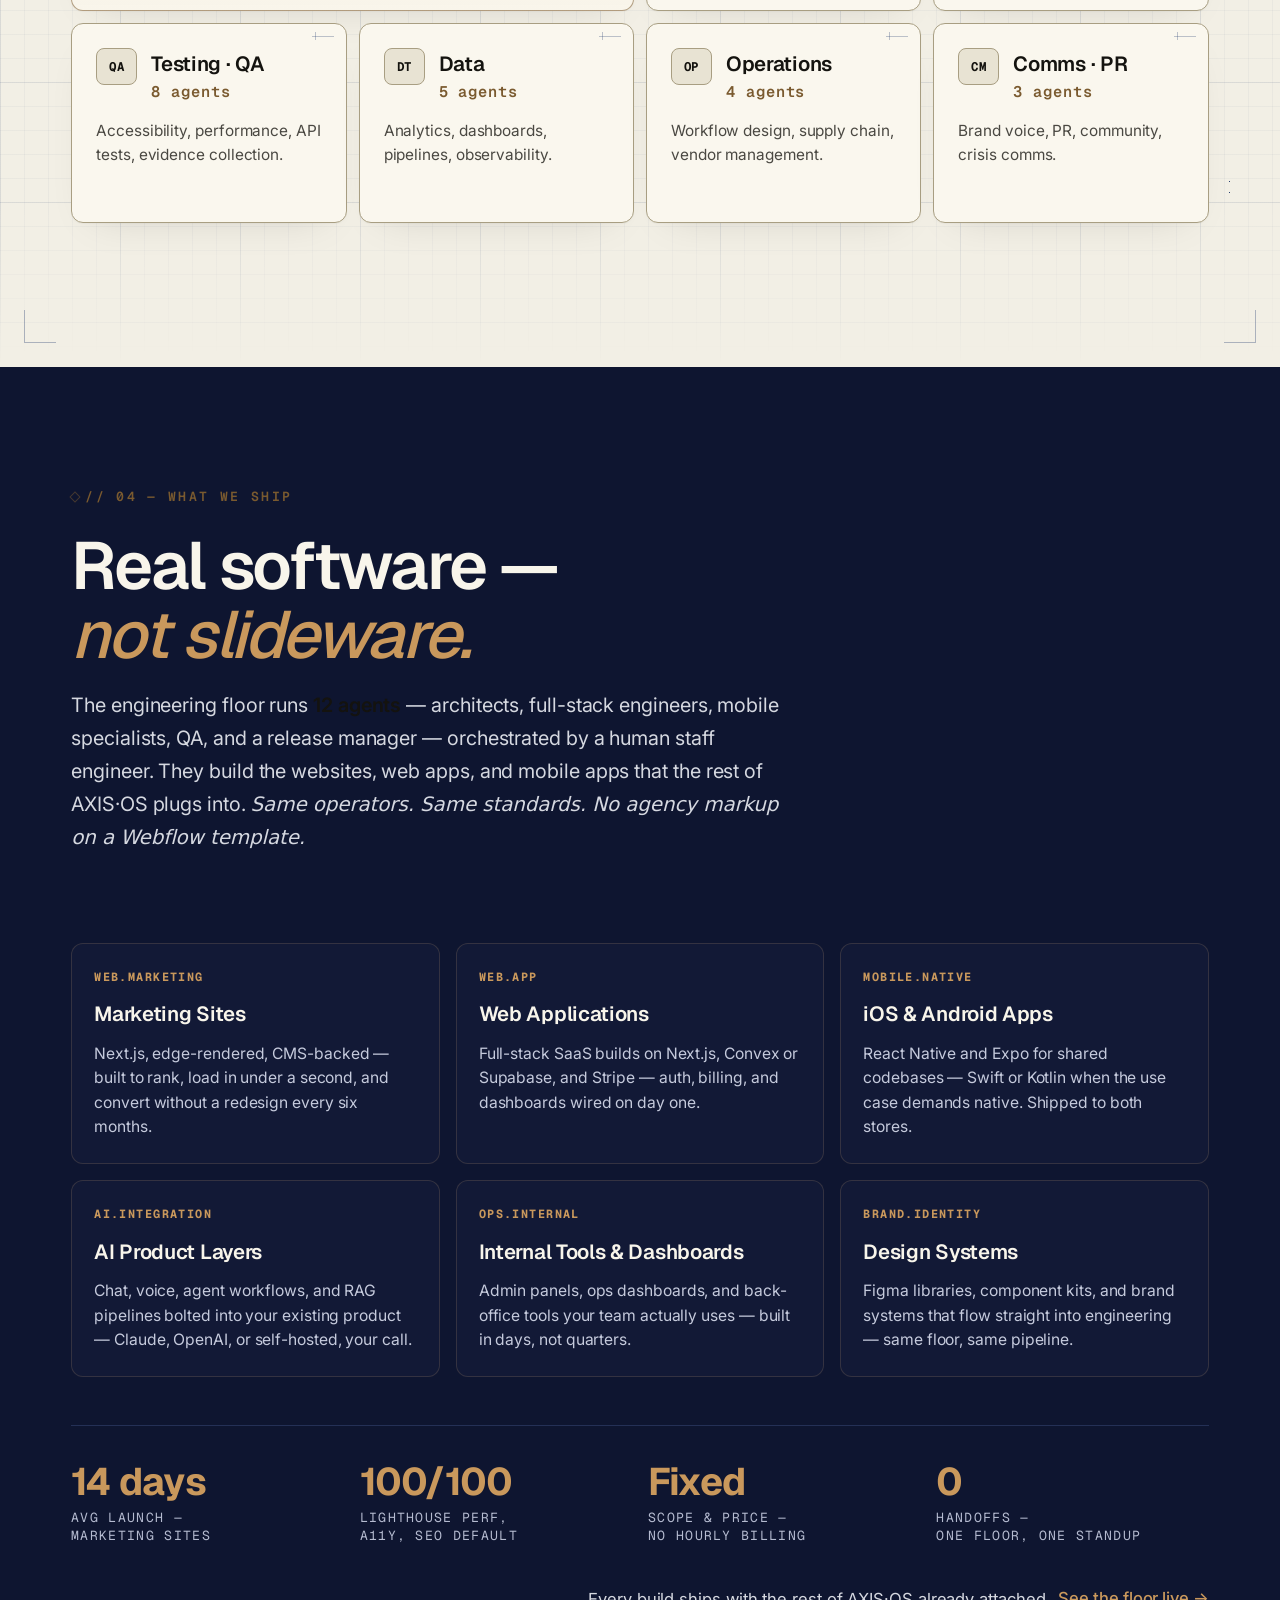
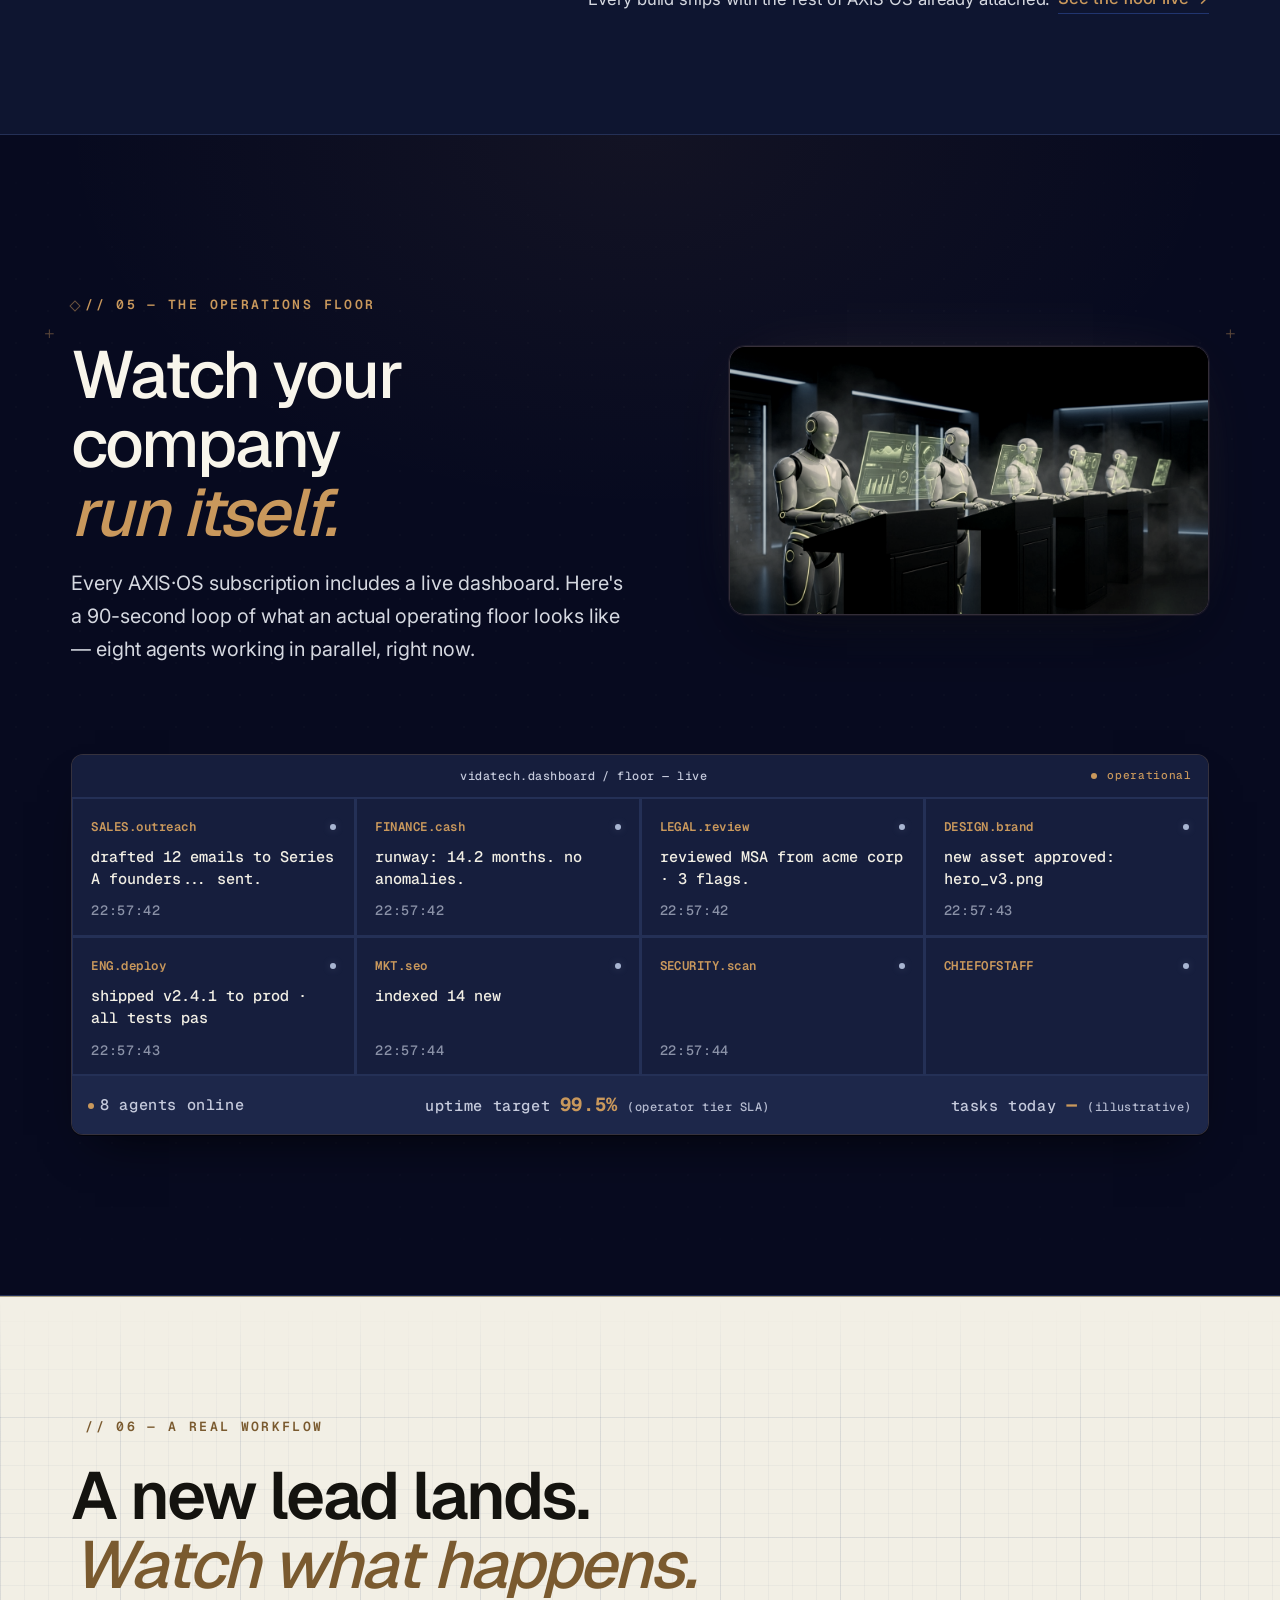
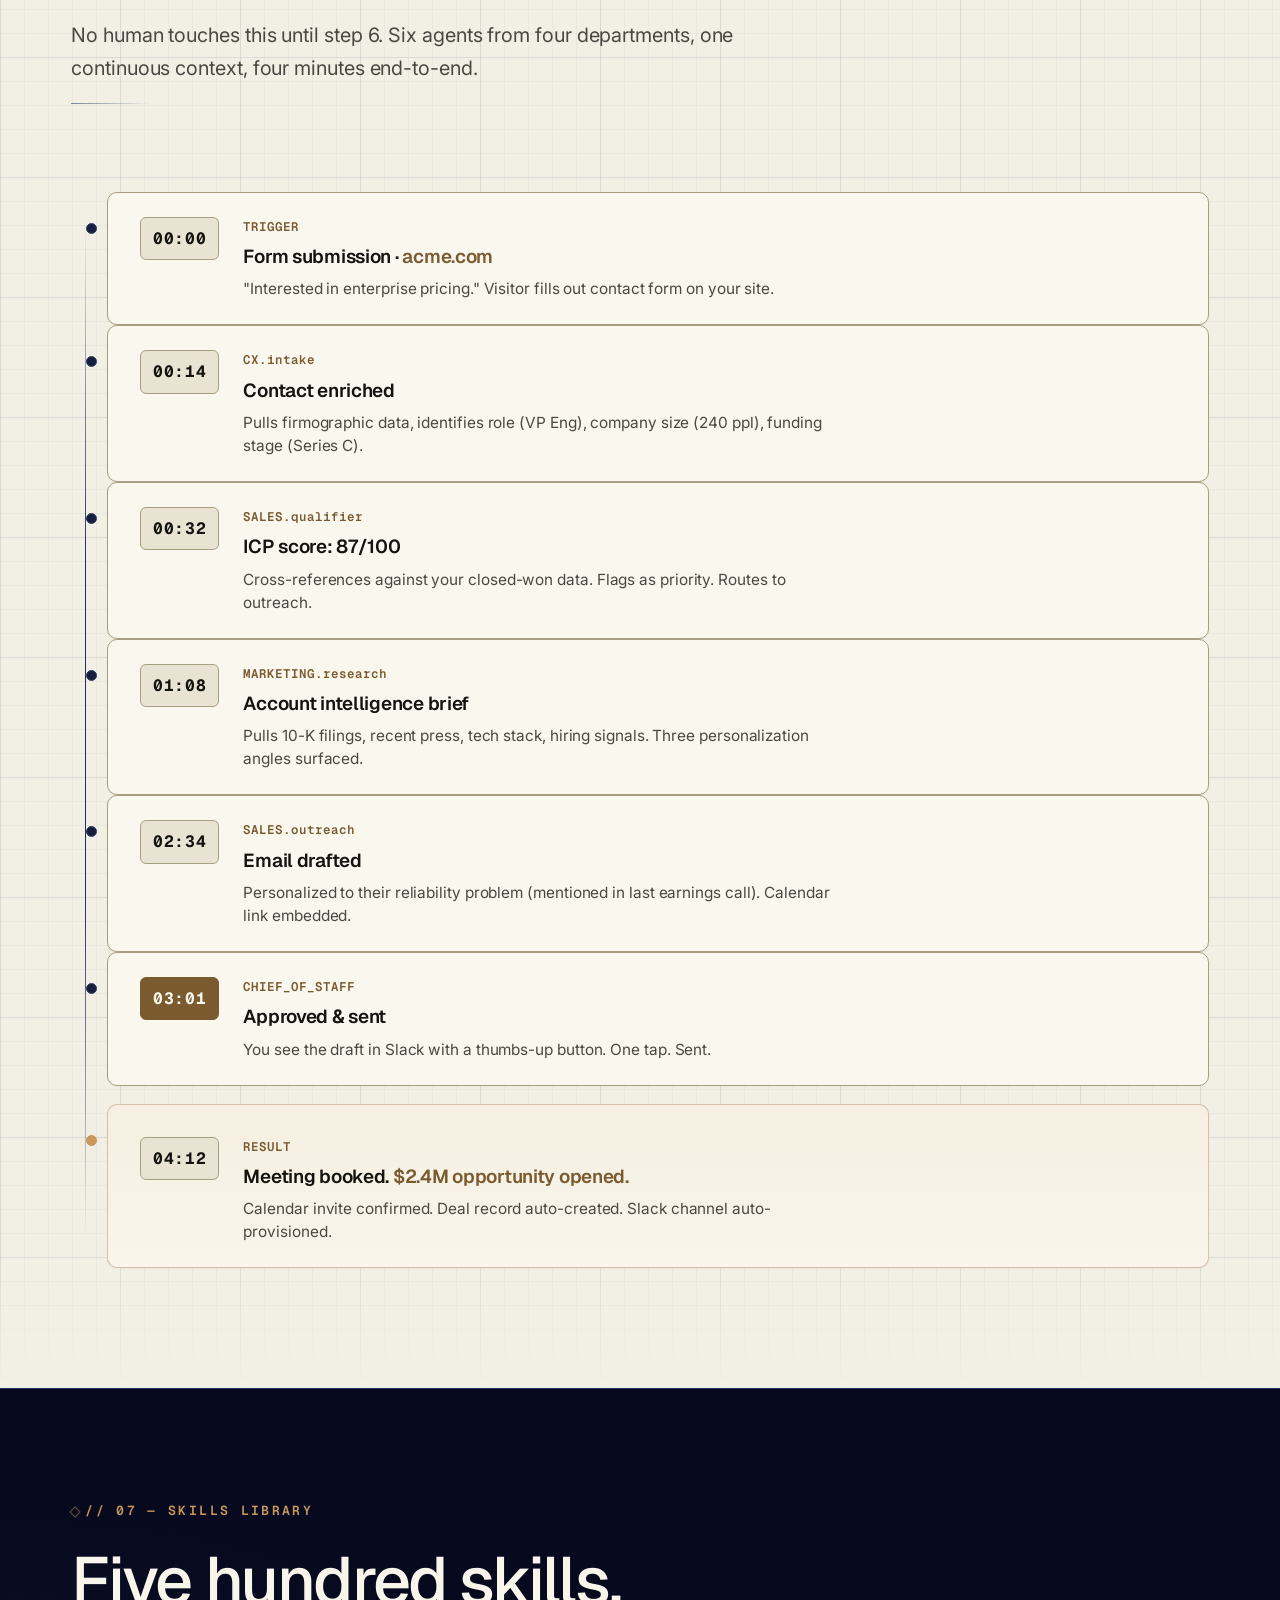
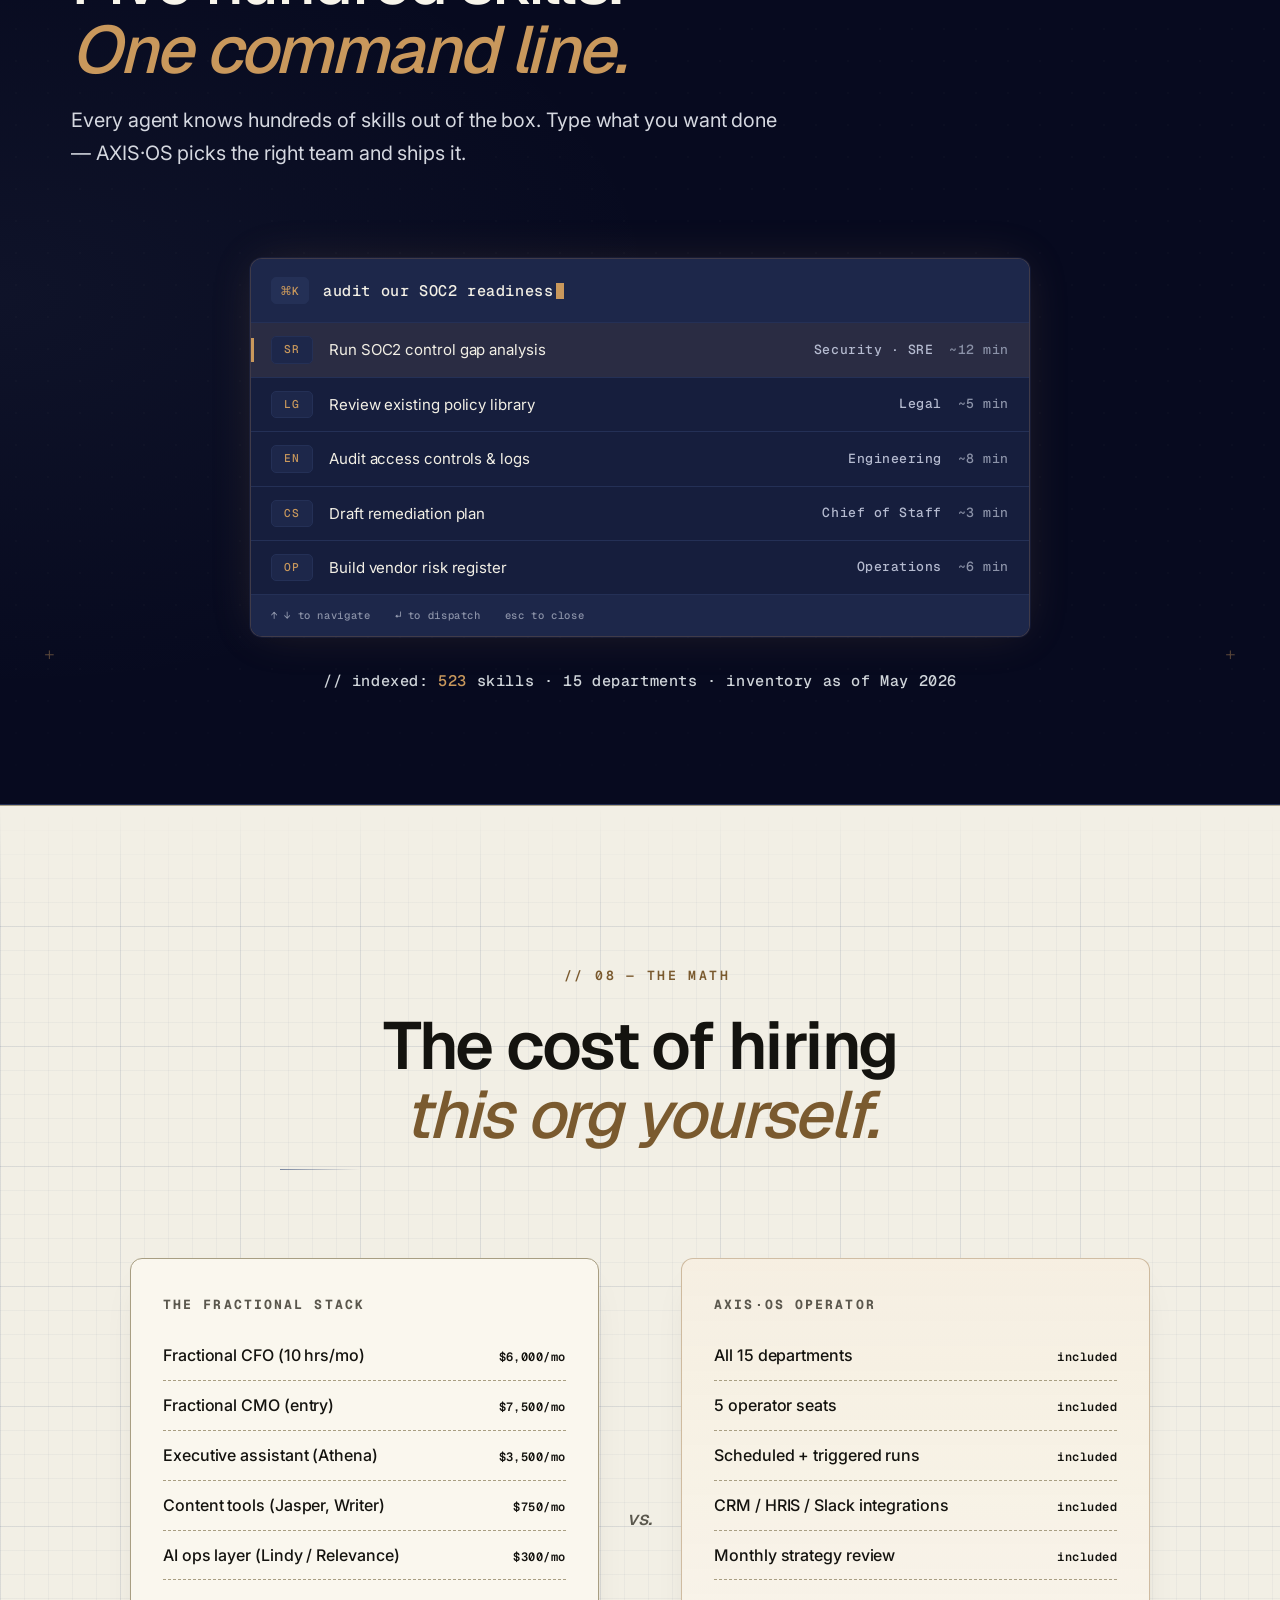
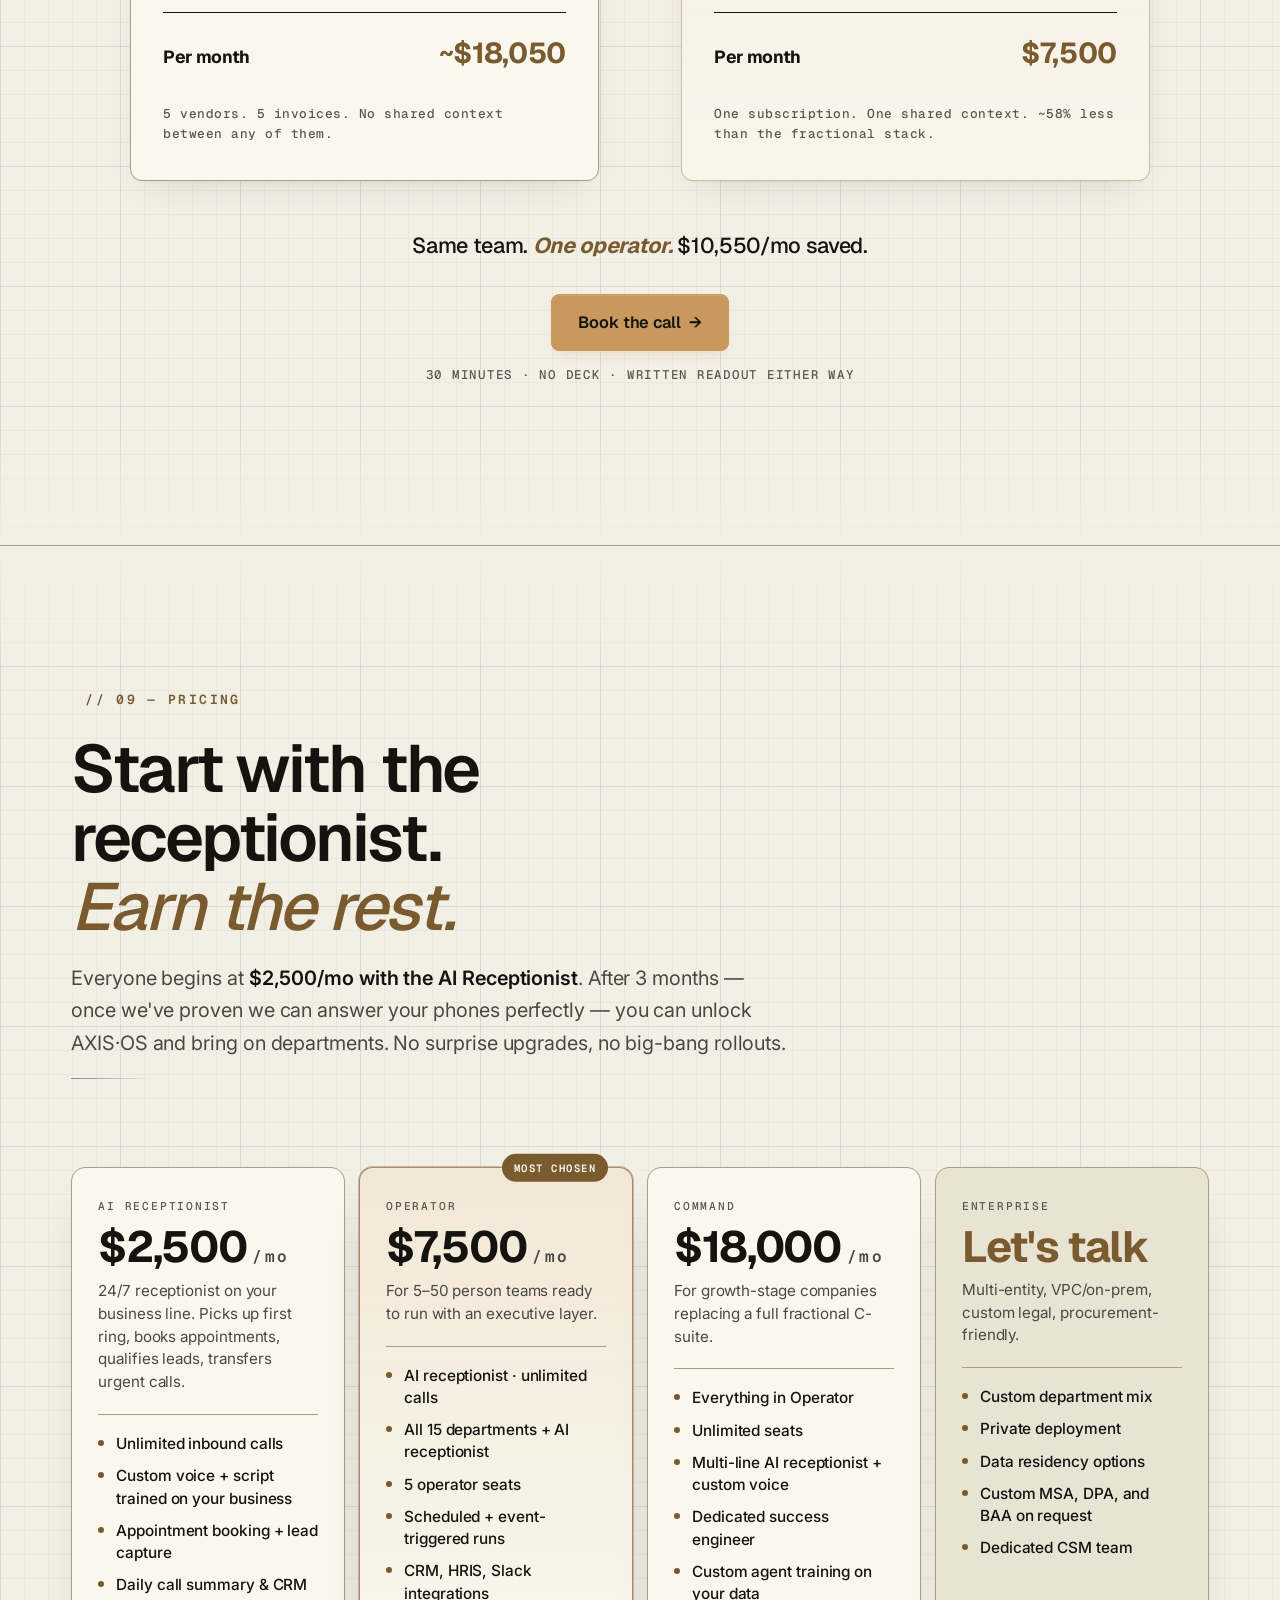
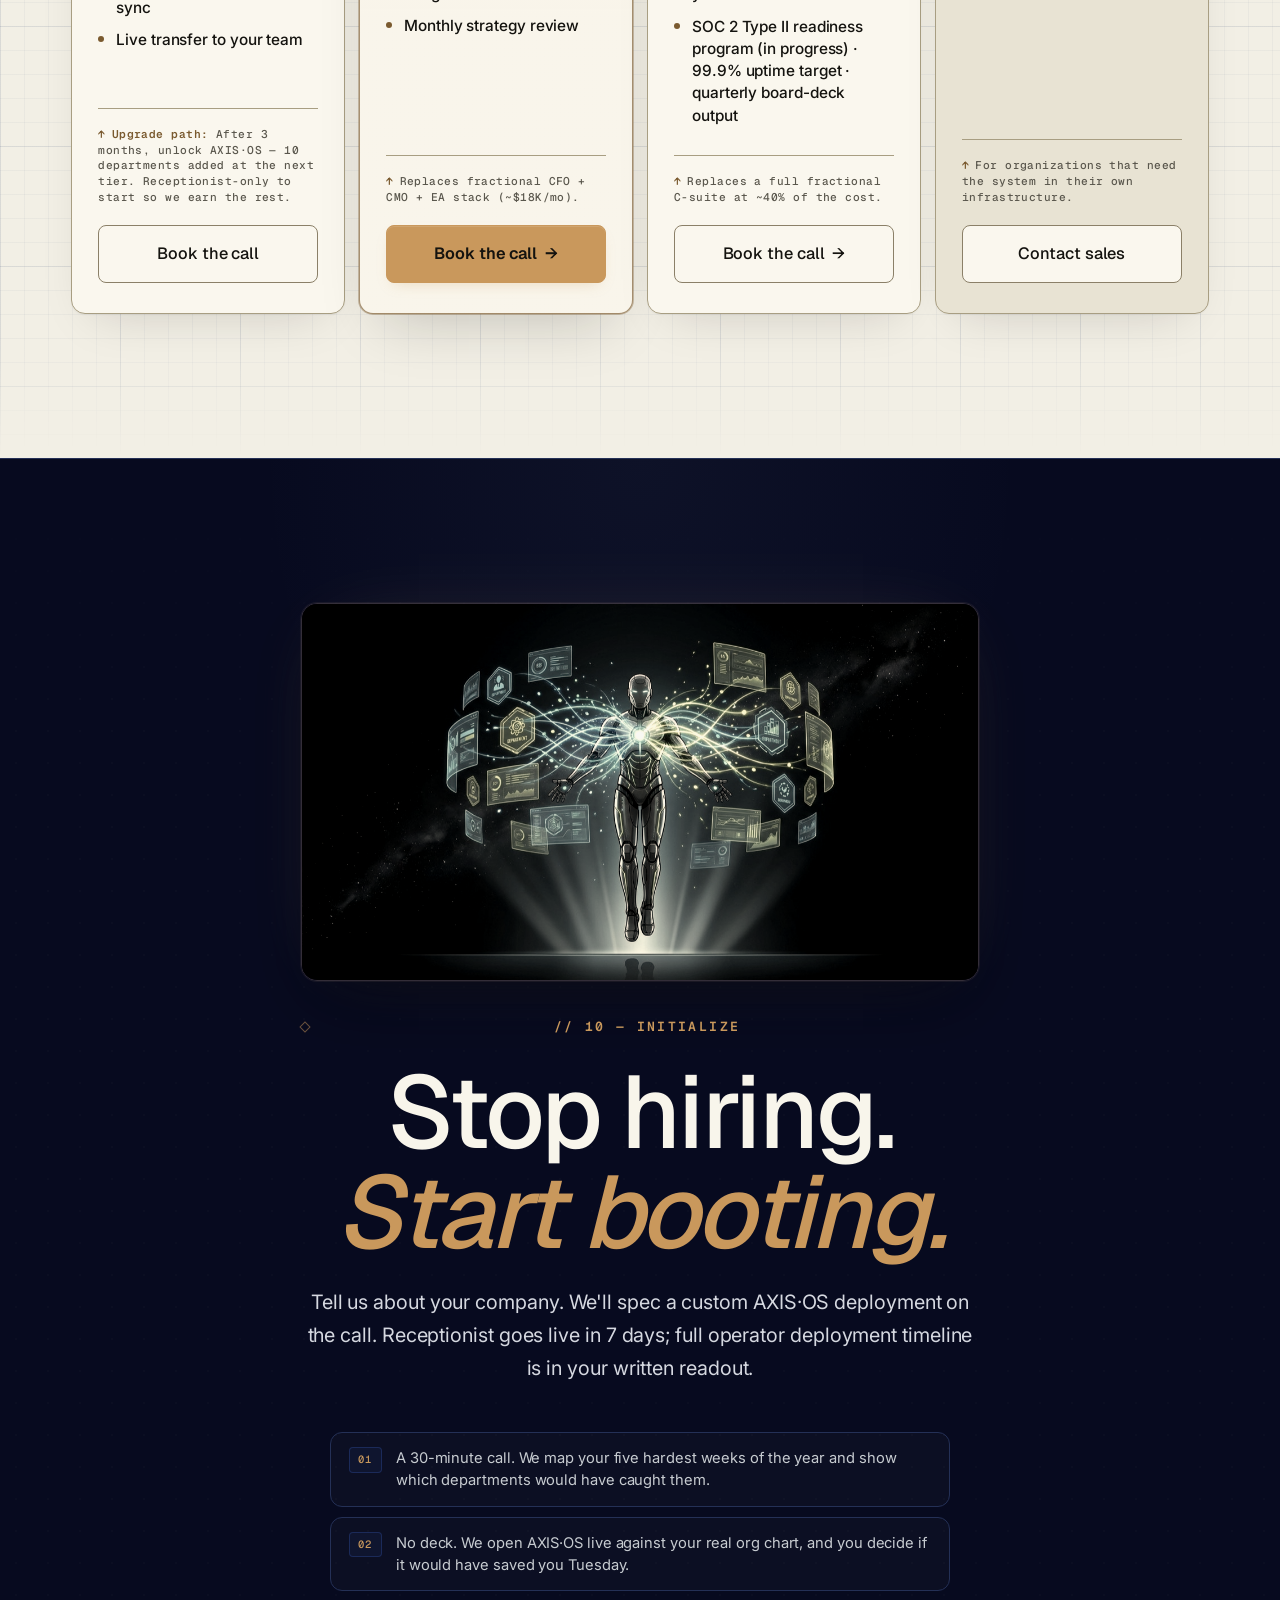
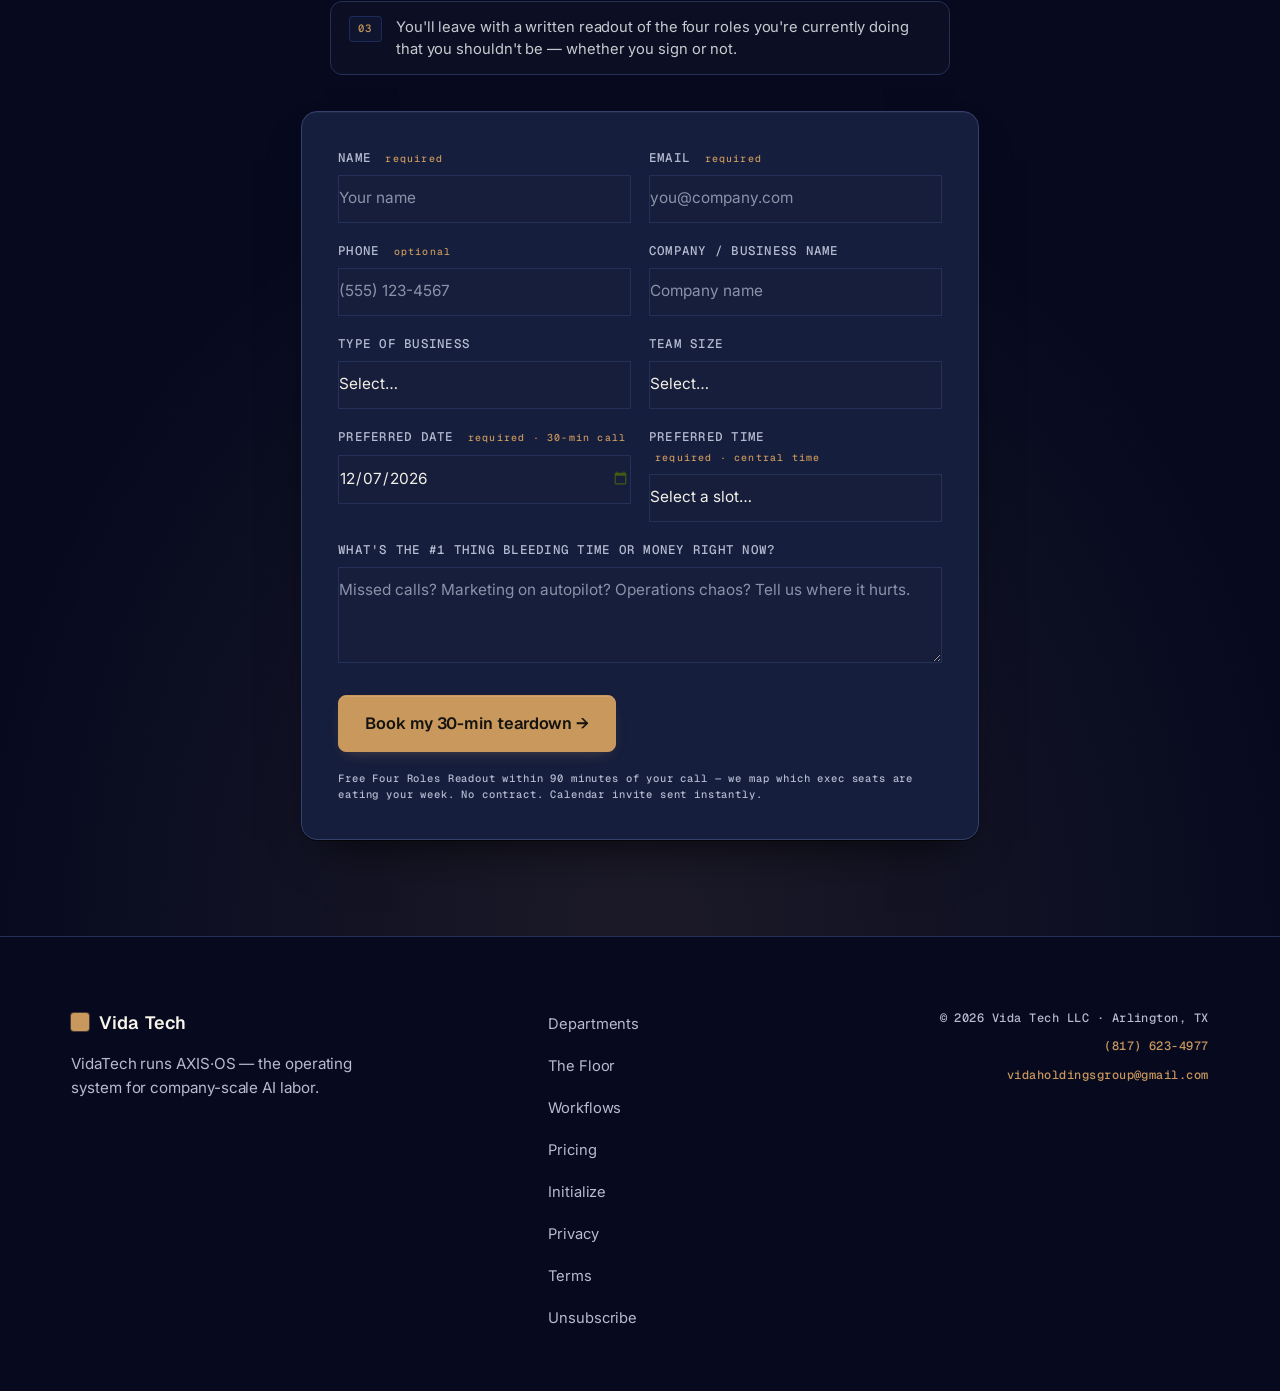
==== commit 46f32b94: "Fix broken buttons + drawer nav consistency - Pricing Operator tier CTA: app.vidatech.org/pricing → " ====
--- a/index.html
+++ b/index.html
@@ -23,7 +23,7 @@
 <link rel="preconnect" href="https://fonts.gstatic.com" crossorigin />
 <link rel="preconnect" href="https://challenges.cloudflare.com" />
 <link href="https://fonts.googleapis.com/css2?family=Geist:wght@400;500;600;700&family=Geist+Mono:wght@400;500;600&family=Inter:wght@400;500;600;700&display=swap" rel="stylesheet" />
-<link rel="stylesheet" href="style.css?v=v7refine" />
+<link rel="stylesheet" href="style.css?v=v7fix" />
 <link rel="icon" type="image/svg+xml" href="data:image/svg+xml,%3Csvg xmlns='http://www.w3.org/2000/svg' viewBox='0 0 32 32'%3E%3Crect width='32' height='32' rx='6' fill='%23C9985C'/%3E%3C/svg%3E" />
 <!-- Turnstile script intentionally omitted until a production site key is configured.
      When ready: add <script src="https://challenges.cloudflare.com/turnstile/v0/api.js" async defer></script>
@@ -290,7 +290,7 @@
       <a href="#floor">The Floor</a>
       <a href="#math">The Math</a>
     </nav>
-    <a href="#initialize" class="btn btn--accent btn--sm">Book a call</a>
+    <a href="#initialize" class="btn btn--accent btn--sm">Book the call</a>
     <button class="nav__menu" id="navMenu" aria-label="Open menu" aria-expanded="false">
       <span></span><span></span>
     </button>
@@ -298,10 +298,9 @@
   <div class="drawer" id="drawer" aria-hidden="true" inert>
     <a href="#departments">Departments</a>
     <a href="#floor">The Floor</a>
-    <a href="#workflows">Workflows</a>
+    <a href="#ship">What We Ship</a>
     <a href="#math">The Math</a>
-    <a href="#initialize" class="btn btn--accent">Book a call</a>
-    <a href="#initialize">Book a call</a>
+    <a href="#initialize" class="btn btn--accent">Book the call</a>
   </div>
 </header>
 
@@ -833,7 +832,7 @@
           <li>Live transfer to your team</li>
         </ul>
         <p class="tier__replaces mono mono--mute"><strong>Upgrade path:</strong> After 3 months, unlock AXIS·OS — 10 departments added at the next tier. Receptionist-only to start so we earn the rest.</p>
-        <a href="#initialize" class="btn btn--ghost btn--lg">Book a call</a>
+        <a href="#initialize" class="btn btn--ghost btn--lg">Book the call</a>
       </article>
 
       <article class="tier tier--featured">
@@ -852,7 +851,7 @@
           <li>Monthly strategy review</li>
         </ul>
         <p class="tier__replaces mono mono--mute">Replaces fractional CFO + CMO + EA stack (~$18K/mo).</p>
-        <a href="https://app.vidatech.org/pricing?tier=operator" class="btn btn--accent btn--lg" data-magnetic rel="noopener">Start with Operator →</a>
+        <a href="#initialize" class="btn btn--accent btn--lg" data-magnetic>Book the call <span aria-hidden="true">→</span></a>
       </article>
 
       <article class="tier">
@@ -870,7 +869,7 @@
           <li>SOC 2 Type II readiness program (in progress) · 99.9% uptime target · quarterly board-deck output</li>
         </ul>
         <p class="tier__replaces mono mono--mute">Replaces a full fractional C-suite at ~40% of the cost.</p>
-        <a href="https://app.vidatech.org/pricing?tier=command" class="btn btn--ghost btn--lg" rel="noopener">Start with Command →</a>
+        <a href="#initialize" class="btn btn--ghost btn--lg">Book the call <span aria-hidden="true">→</span></a>
       </article>
 
       <article class="tier tier--enterprise">
@@ -1009,6 +1008,6 @@
   </div>
 </footer>
 
-<script src="script.js?v=v7refine"></script>
+<script src="script.js?v=v7fix"></script>
 </body>
 </html>
